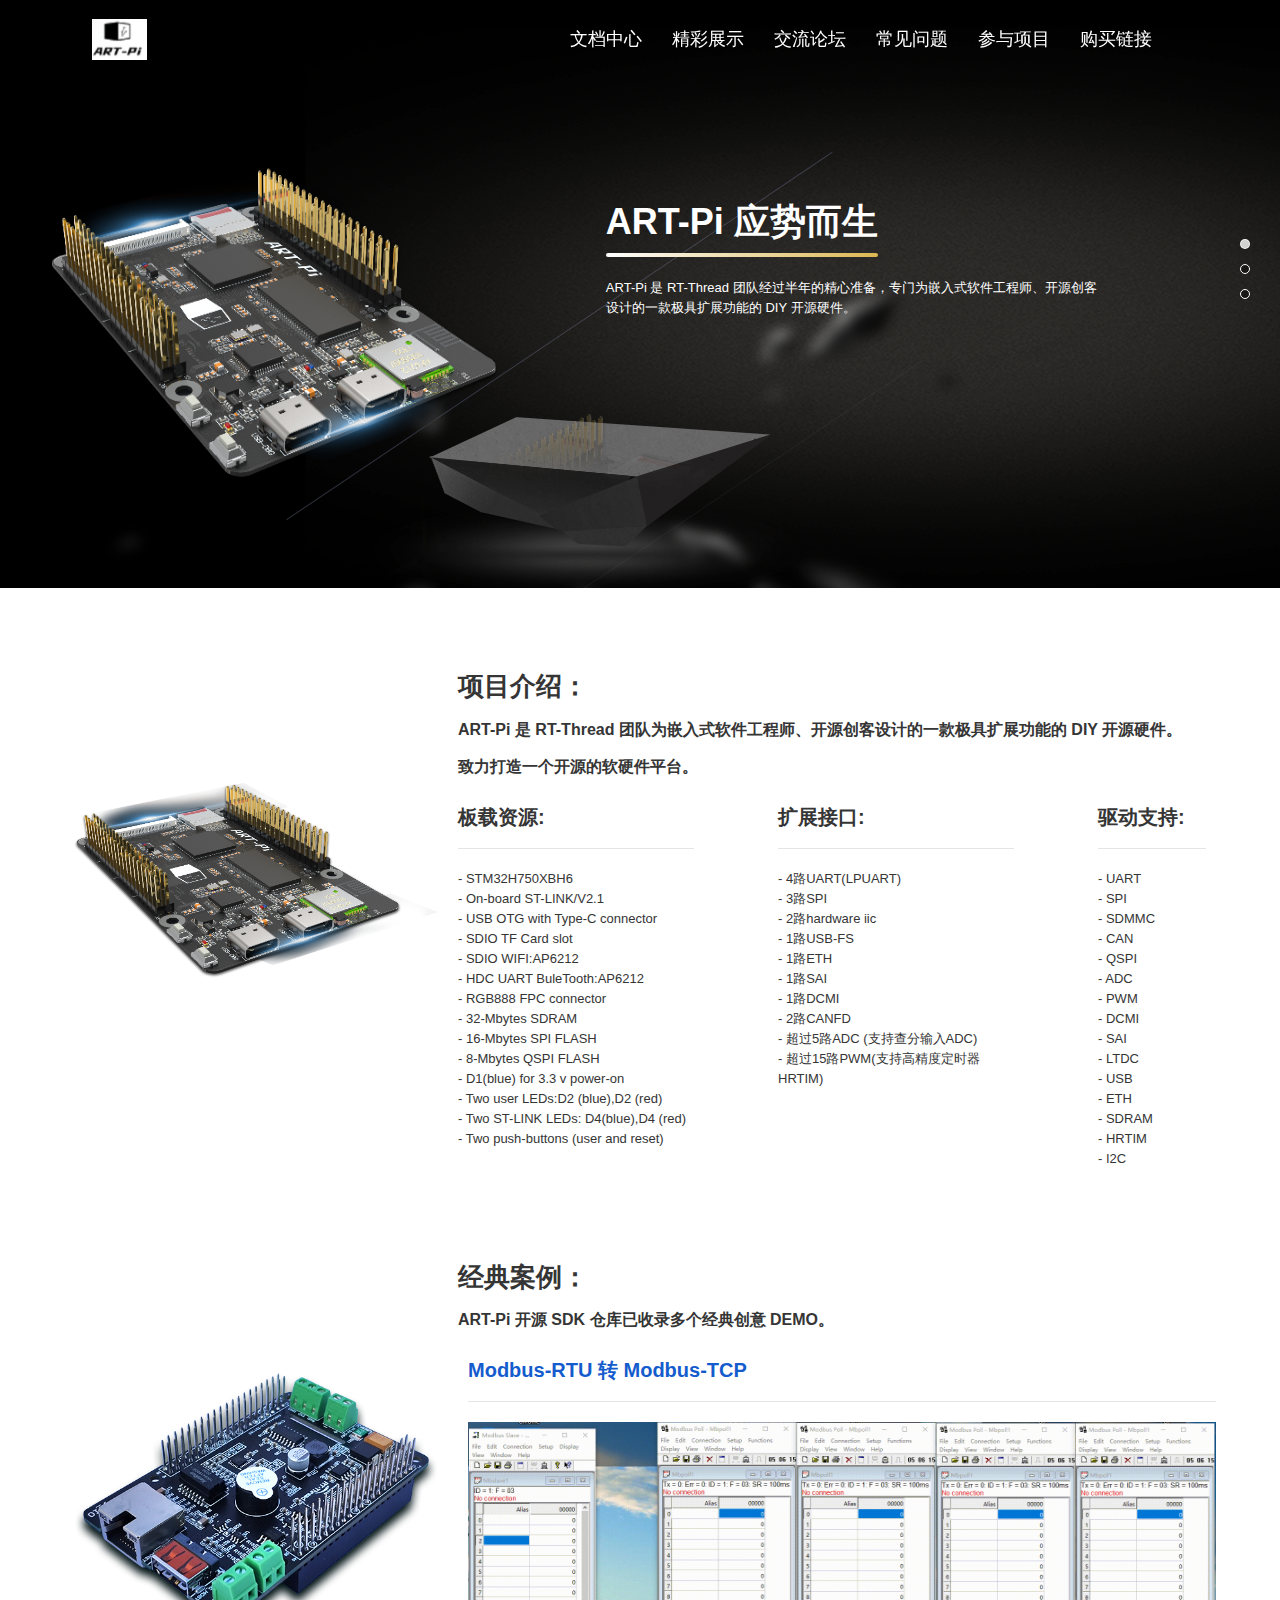
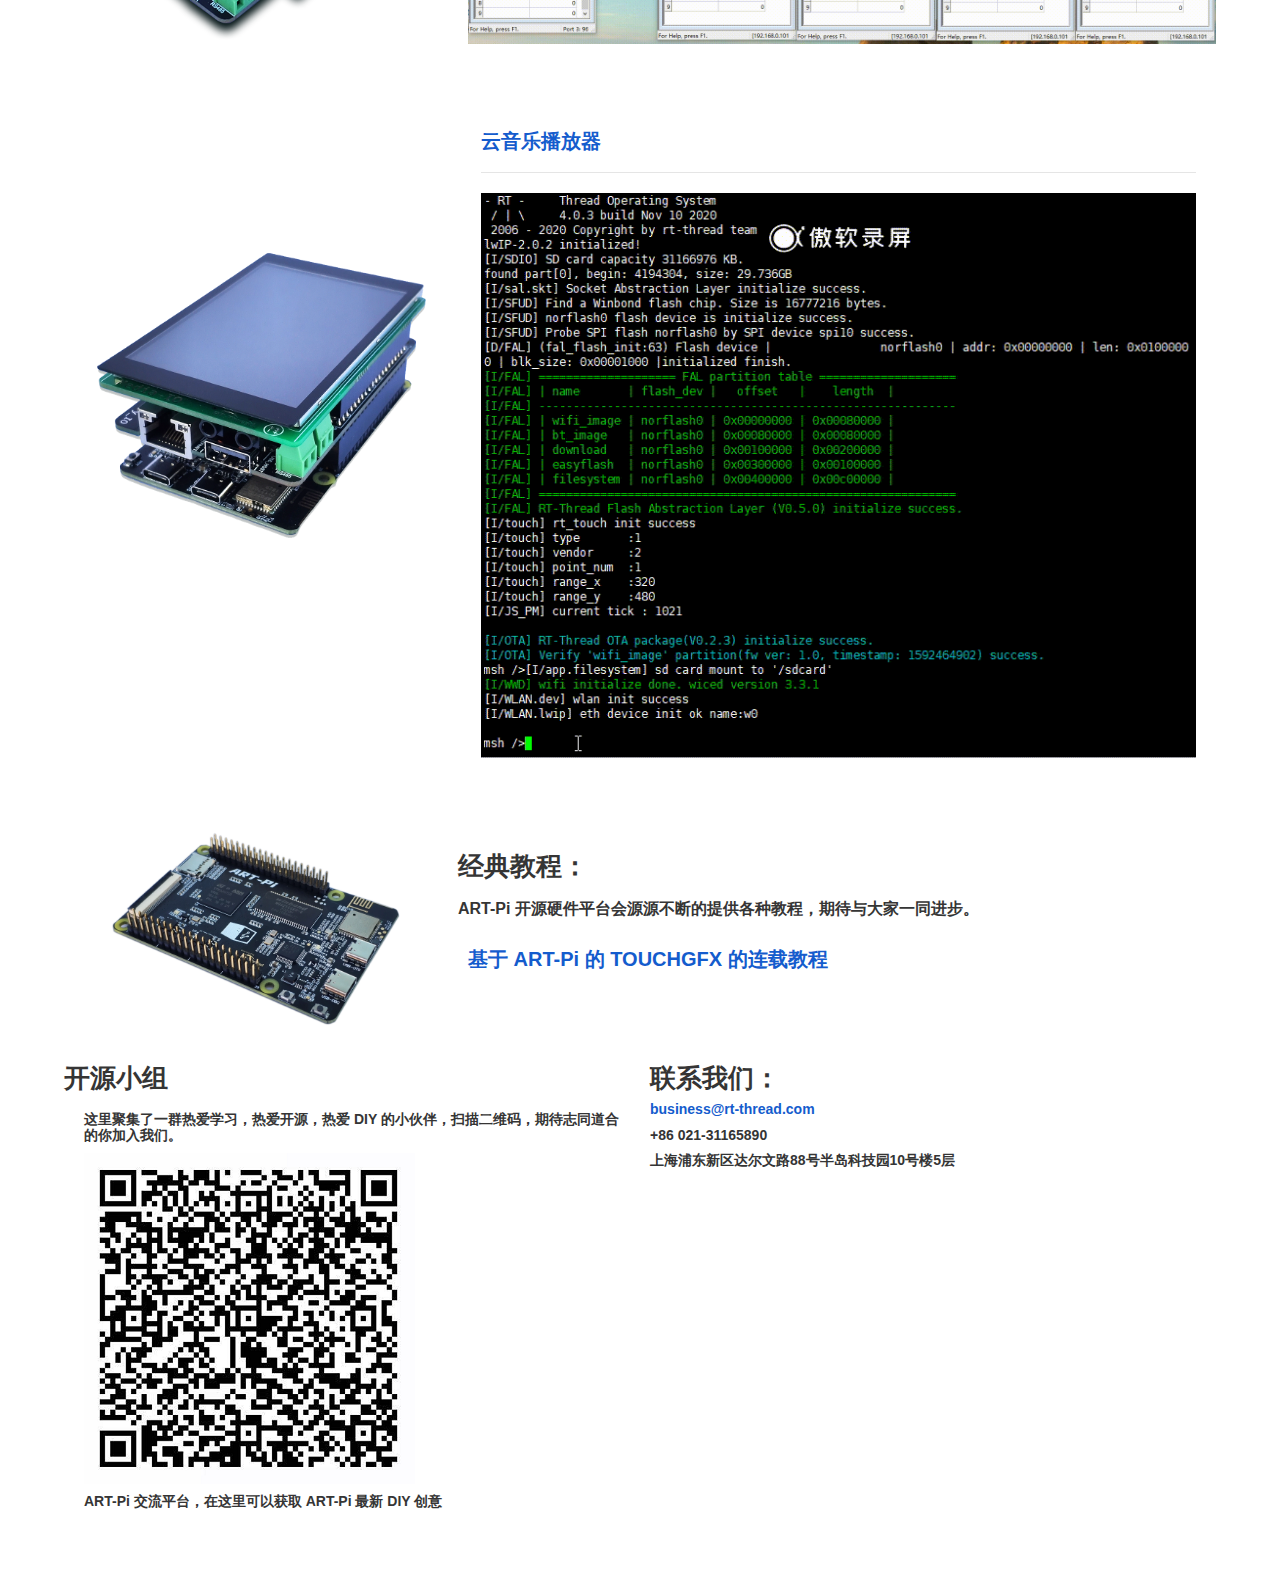
==== index.html @ 78d1188f "[调整]文档中心链接" ====
<!DOCTYPE html>
<html lang="en">

<head>
    <meta charset="UTF-8">
    <meta name="viewport" content="width=device-width, initial-scale=1.0">
    <meta http-equiv="X-UA-Compatible" content="ie=edge">
    <title>ART-Pi</title>
    <link rel="stylesheet" href="./css/animation.css">
    <link rel="stylesheet" href="./css/zui.min.css">
    <link rel="stylesheet" href="./css/banner.css">

    <style>
        .box {
            width: 60%;
            /* border: 1px solid red; */
            margin: 0 auto;
            overflow: hidden;
        }

        .box>p {
            font-size: 18px;
        }

        .box1 {
            width: 60%;
            border: 1px solid red;
            margin: 0 auto;
            overflow: hidden;
        }

        .float-left {
            float: left;
        }

        .float-left>ul>p {
            font-size: 30px;
            margin-left: 40px;
        }

        .float-left>ul>li {
            font-size: 17px;
            margin-left: 50px;
        }

        .float-right {
            float: right;
        }

        .float-right>ul>p {
            font-size: 30px;
            margin-right: 100px;
        }

        .float-right>ul>li {
            font-size: 17px;
            margin-right: 90px;
        }

        .float-top {
            float: top;
        }

        .item {
            float: left;
            height: 60px;
        }

        .item~p {
            line-height: 60px
        }

        .Tbox {
            /* width: 600px; */
            margin: 10px;
        }

        .Tbox>ul>li {
            float: left;
            list-style: none;
            margin: 0 auto;
            margin-left: 10px;
            line-height: 260px;
        }
    </style>
</head>

<body>

    <div class="top">
        <div class="row">
            <div class="logo ">
                <img src="./images/0-1.png" alt="">
            </div>
            <div class="topNav ">
                <nav class="navbar navbar-dark" role="navigation">
                    <div class="container-fluid">
                        <!-- 导航头部 -->
                        <div class="navbar-header">
                            <!-- 移动设备上的导航切换按钮 -->
                            <button type="button" class="navbar-toggle" data-toggle="collapse"
                                data-target=".navbar-collapse-example">
                                <span class="sr-only">切换导航</span>
                                <span class="icon-bar"></span>
                                <span class="icon-bar"></span>
                                <span class="icon-bar"></span>
                            </button>
                            <!-- 品牌名称或logo -->
                        </div>
                        <!-- 导航项目 -->
                        <div class="collapse navbar-collapse navbar-collapse-example">
                            <!-- 一般导航项目 -->
                            <ul class="nav navbar-nav">
                                <li class="active"><a
                                        href="./docs">文档中心</a>
                                <li><a href="your/nice/url">精彩展示</a></li>
                                </li>
                                <li><a href="https://club.rt-thread.org/ask/tag/1132.html">交流论坛</a></li>
                                <li><a
                                        href="https://github.com/RT-Thread-Studio/sdk-bsp-stm32h750-realthread-artpi/blob/master/documents/UM5005-RT-Thread%20ART-Pi%20%E5%B8%B8%E8%A7%81%E9%97%AE%E9%A2%98%E8%A7%A3%E7%AD%94.md">常见问题</a>
                                </li>
                                <li><a
                                        href="https://github.com/RT-Thread-Studio/sdk-bsp-stm32h750-realthread-artpi/blob/master/documents/UM5004-RT-Thread%20ART-Pi%20%E4%BB%A3%E7%A0%81%E8%B4%A1%E7%8C%AE%E6%89%8B%E5%86%8C.md">参与项目</a>
                                </li>
                                <li><a href="https://m.tb.cn/h.4ZFiklZ?sm=f83b6bX">购买链接</a></li>
                            </ul>
                        </div>
                        <!-- END .navbar-collapse -->

                    </div>
                </nav>
            </div>
        </div>
    </div>

    <!-- Banner  START -->
    <div class="talentBanner">
        <div class="wrapper">
            <div class="talentBanner-show">
                <ul class="slider">
                    <li class="slider-item  talentBanneritem1">
                        <div class="row item-row">
                            <div class="col-md-5 item-right  fadeInRight current">
                                <div class="item-img "> <img src="./images/pro1.png" alt=""></div>
                            </div>
                            <div class="col-md-7 item-left  fadeInDown animated" style="animation-delay:0.5s">
                                <div class="item-content">
                                    <h2 class="item-title">
                                        <span>ART-Pi 应势而生</span>
                                        <div class="item-line"></div>
                                    </h2>
                                    <p class="item-tip maxwidth-500">ART-Pi 是 RT-Thread
                                        团队经过半年的精心准备，专门为嵌入式软件工程师、开源创客设计的一款极具扩展功能的 DIY 开源硬件。</p>
                                </div>
                            </div>
                        </div>
                    </li>
                    <li class="slider-item  talentBanneritem2">
                        <div class="row item-row">
                            <div class="col-md-5 item-right  fadeInRight current">
                                <div class="item-img "> <img src="./images/pro2.png" alt=""></div>
                            </div>
                            <div class="col-md-7 item-left  fadeInDown animated" style="animation-delay:0.5s">
                                <div class="item-content">
                                    <h2 class="item-title">
                                        <span>ART-Pi 工业扩展板</span>
                                        <div class="item-line"></div>
                                    </h2>
                                    <p class="item-tip maxwidth-500">ART-Pi 工业扩展板支持工业控制领域常用的接口协议，助力工控领域的开发与应用。</p>
                                </div>
                            </div>
                        </div>
                    </li>
                    <li class="slider-item  talentBanneritem2">
                        <div class="row item-row">
                            <div class="col-md-5 item-right  fadeInRight current">
                                <div class="item-img "> <img src="./images/pro3.png" alt=""></div>
                            </div>
                            <div class="col-md-7 item-left  fadeInDown animated" style="animation-delay:0.5s">
                                <div class="item-content">
                                    <h2 class="item-title">
                                        <span>ART-Pi 多媒体扩展板</span>
                                        <div class="item-line"></div>
                                    </h2>
                                    <p class="item-tip maxwidth-500">ART-Pi 多媒体扩展板不仅能实现音乐播放，还可以玩转 AI 摄像头。</p>
                                </div>
                            </div>
                        </div>
                    </li>
                </ul>
                <div class="slider-btn">
                    <span class="current"></span>
                    <span></span>
                    <span></span>
                </div>
            </div>
        </div>
    </div>
    <!-- Banner  END -->

    <!-- 产品介绍 START -->
    <div class="container containermargin">
        <div class="row">
            <div class="col-md-4 productVMlddle">
                <div> <img src="./images/pro1.png " alt=" "></div>
            </div>
            <div class="col-md-8">
                <div>
                    <h1>项目介绍：</h1>
                    <h3> ART-Pi 是 RT-Thread 团队为嵌入式软件工程师、开源创客设计的一款极具扩展功能的 DIY 开源硬件。</h3>
                    <h3> 致力打造一个开源的软硬件平台。</h3>
                    <div class="row">
                        <ul class="col-md-4">
                            <h2>板载资源:</h2>
                            <hr>
                            <li>- STM32H750XBH6 </li>
                            <li>- On-board ST-LINK/V2.1</li>
                            <li>- USB OTG with Type-C connector</li>
                            <li>- SDIO TF Card slot </li>
                            <li>- SDIO WIFI:AP6212</li>
                            <li>- HDC UART BuleTooth:AP6212</li>
                            <li>- RGB888 FPC connector</li>
                            <li>- 32-Mbytes SDRAM</li>
                            <li>- 16-Mbytes SPI FLASH</li>
                            <li>- 8-Mbytes QSPI FLASH</li>
                            <li>- D1(blue) for 3.3 v power-on</li>
                            <li>- Two user LEDs:D2 (blue),D2 (red)</li>
                            <li>- Two ST-LINK LEDs: D4(blue),D4 (red)</li>
                            <li>- Two push-buttons (user and reset)</li>
                        </ul>
                        <ul class="col-md-1">
                        </ul>
                        <ul class="col-md-4">
                            <h2>扩展接口:</h2>
                            <hr>
                            <li>- 4路UART(LPUART)</li>
                            <li>- 3路SPI</li>
                            <li>- 2路hardware iic</li>
                            <li>- 1路USB-FS</li>
                            <li>- 1路ETH</li>
                            <li>- 1路SAI</li>
                            <li>- 1路DCMI</li>
                            <li>- 2路CANFD</li>
                            <li>- 超过5路ADC (支持查分输入ADC)</li>
                            <li>- 超过15路PWM(支持高精度定时器HRTIM)</li>
                        </ul>
                        <ul class="col-md-1">
                        </ul>
                        <ul class="col-md-2">
                            <h2>驱动支持:</h2>
                            <hr>
                            <li>- UART  </li>
                            <li>- SPI   </li>
                            <li>- SDMMC </li>
                            <li>- CAN   </li>
                            <li>- QSPI  </li>
                            <li>- ADC   </li>
                            <li>- PWM   </li>
                            <li>- DCMI</li>
                            <li>- SAI</li>
                            <li>- LTDC</li>
                            <li>- USB</li>
                            <li>- ETH</li>
                            <li>- SDRAM</li>
                            <li>- HRTIM</li>
                            <li>- I2C</li>
                        </ul>
                    </div>
                </div>
            </div>
        </div>
    </div>
    <!-- 产品介绍 END -->


    <!-- 经典案例 START -->
    <div>
        <div class="container containermargin">
            <div class="row">
                <div class="col-md-4 productVMlddle">
                    <div> <img src="./images/pro2.png " alt=" "></div>
                </div>
                <div class="col-md-8">
                    <div>
                        <h1>经典案例：</h1>
                        <h3> ART-Pi 开源 SDK 仓库已收录多个经典创意 DEMO。</h3>
                        <div class="row">
                            <ul class="col-md-15">
                                <h2>
                                    <li class="active"><a
                                            href="https://github.com/RT-Thread-Studio/sdk-bsp-stm32h750-realthread-artpi/tree/master/projects/industry_io_gateway">Modbus-RTU
                                            转 Modbus-TCP</a></li>
                                </h2>
                                <hr>
                                <li>
                                    <div> <img src="./images/modbustcp2rtu.gif" alt=" "></div>
                                </li>
                            </ul>
                            <ul class="col-md-0">
                            </ul>
                        </div>
                    </div>
                </div>
            </div>
            <div class="containermargin ">
            </div>   
            <div class="col-md-4 productVMlddle">
                <div> <img src="./images/pro3.png " alt=" "></div>
            </div>
            <div>
                <div class="col-md-8">
                <ul class="col-md-15">
                    <h2>
                        <li class="active"><a
                                href="https://github.com/RT-Thread-Studio/sdk-bsp-stm32h750-realthread-artpi/tree/master/projects/art_pi_net_player">云音乐播放器</a>
                        </li>
                    </h2>
                    <hr>
                    <li>
                        <div> <img src="./images/music.gif" alt=" "></div>
                    </li>
                </ul>
                <ul class="col-md-0">
                </ul>
            </div>
        </div>
        </div>
    </div>


    <div class="container containermargin">
        <div class="row">
            <div class="col-md-4 productVMlddle">
                <div style="margin-top:-170px;"> <img src="./images/2.jpg " alt=" "></div>
            </div> 
            <div class="col-md-8">
                <div>
                    <h1>经典教程：</h1>
                    <h3> ART-Pi 开源硬件平台会源源不断的提供各种教程，期待与大家一同进步。</h3>
                    <div class="row">
                        <ul class="col-md-15">
                            <h2 class="active"><a
                                href="https://blog.csdn.net/sinat_31039061/category_10389752.html">基于 ART-Pi 的 TOUCHGFX 的连载教程</a></h2>
                    </div>
                </div>
            </div>
        </div>
    </div>

    <!-- Interesting Group START -->
    <div >
        <div class="containermargin ">
            <div class="row">
                <ul class="col-md-6">
                    <div class="row">
                        <ul class="col-md-3">
                            <h1>开源小组</h1>
                            <!--h4>选择加入他们：</h4-->
                        </ul>
                    </div>
                    <div>
                        <ul>
                            <h4>这里聚集了一群热爱学习，热爱开源，热爱 DIY 的小伙伴，扫描二维码，期待志同道合的你加入我们。</h4>
                            <li>
                                <img src="./images/qq_group.png"  alt=" ">
                                <h4> ART-Pi 交流平台，在这里可以获取 ART-Pi 最新 DIY 创意</h4>
                            </li>   
                        </ul>
                    </div>
                </ul>
                <ul class="col-md-6">
                    <!--div class="containermargin"-->
                        <div>
                            <h1> 联系我们：</h1>
                        </div>
                        <div>
                            <div>
                                <h4><a href="mailto:name@email.com">business@rt-thread.com</a></h4>
                            </div>
                            <div>
                                <h4>+86 021-31165890</h4>
                            </div>
                            <div>
                                <h4>上海浦东新区达尔文路88号半岛科技园10号楼5层</h4>
                            </div>
                        </div>
                    <!--/div-->
                </ul>
            </div>
        </div>

    </div>
    <!-- Interesting Group END -->

    <script src="./js/jquery.js "></script>
    <script src="./js/zui.min.js "></script>
    <script src="./js/banner.js "></script>
</body>

</html>
---- css/animation.css ----
@charset "UTF-8";

/*!
 * animate.css -http://daneden.me/animate
 * Version - 3.7.0
 * Licensed under the MIT license - http://opensource.org/licenses/MIT
 *
 * Copyright (c) 2018 Daniel Eden
 */

@-webkit-keyframes bounce {
  from,
  20%,
  53%,
  80%,
  to {
    -webkit-animation-timing-function: cubic-bezier(0.215, 0.61, 0.355, 1);
    animation-timing-function: cubic-bezier(0.215, 0.61, 0.355, 1);
    -webkit-transform: translate3d(0, 0, 0);
    transform: translate3d(0, 0, 0);
  }

  40%,
  43% {
    -webkit-animation-timing-function: cubic-bezier(0.755, 0.05, 0.855, 0.06);
    animation-timing-function: cubic-bezier(0.755, 0.05, 0.855, 0.06);
    -webkit-transform: translate3d(0, -30px, 0);
    transform: translate3d(0, -30px, 0);
  }

  70% {
    -webkit-animation-timing-function: cubic-bezier(0.755, 0.05, 0.855, 0.06);
    animation-timing-function: cubic-bezier(0.755, 0.05, 0.855, 0.06);
    -webkit-transform: translate3d(0, -15px, 0);
    transform: translate3d(0, -15px, 0);
  }

  90% {
    -webkit-transform: translate3d(0, -4px, 0);
    transform: translate3d(0, -4px, 0);
  }
}

@keyframes bounce {
  from,
  20%,
  53%,
  80%,
  to {
    -webkit-animation-timing-function: cubic-bezier(0.215, 0.61, 0.355, 1);
    animation-timing-function: cubic-bezier(0.215, 0.61, 0.355, 1);
    -webkit-transform: translate3d(0, 0, 0);
    transform: translate3d(0, 0, 0);
  }

  40%,
  43% {
    -webkit-animation-timing-function: cubic-bezier(0.755, 0.05, 0.855, 0.06);
    animation-timing-function: cubic-bezier(0.755, 0.05, 0.855, 0.06);
    -webkit-transform: translate3d(0, -30px, 0);
    transform: translate3d(0, -30px, 0);
  }

  70% {
    -webkit-animation-timing-function: cubic-bezier(0.755, 0.05, 0.855, 0.06);
    animation-timing-function: cubic-bezier(0.755, 0.05, 0.855, 0.06);
    -webkit-transform: translate3d(0, -15px, 0);
    transform: translate3d(0, -15px, 0);
  }

  90% {
    -webkit-transform: translate3d(0, -4px, 0);
    transform: translate3d(0, -4px, 0);
  }
}

.bounce {
  -webkit-animation-name: bounce;
  animation-name: bounce;
  -webkit-transform-origin: center bottom;
  transform-origin: center bottom;
}

@-webkit-keyframes flash {
  from,
  50%,
  to {
    opacity: 1;
  }

  25%,
  75% {
    opacity: 0;
  }
}

@keyframes flash {
  from,
  50%,
  to {
    opacity: 1;
  }

  25%,
  75% {
    opacity: 0;
  }
}

.flash {
  -webkit-animation-name: flash;
  animation-name: flash;
}

/* originally authored by Nick Pettit - https://github.com/nickpettit/glide */

@-webkit-keyframes pulse {
  from {
    -webkit-transform: scale3d(1, 1, 1);
    transform: scale3d(1, 1, 1);
  }

  50% {
    -webkit-transform: scale3d(1.05, 1.05, 1.05);
    transform: scale3d(1.05, 1.05, 1.05);
  }

  to {
    -webkit-transform: scale3d(1, 1, 1);
    transform: scale3d(1, 1, 1);
  }
}

@keyframes pulse {
  from {
    -webkit-transform: scale3d(1, 1, 1);
    transform: scale3d(1, 1, 1);
  }

  50% {
    -webkit-transform: scale3d(1.05, 1.05, 1.05);
    transform: scale3d(1.05, 1.05, 1.05);
  }

  to {
    -webkit-transform: scale3d(1, 1, 1);
    transform: scale3d(1, 1, 1);
  }
}

.pulse {
  -webkit-animation-name: pulse;
  animation-name: pulse;
}

@-webkit-keyframes rubberBand {
  from {
    -webkit-transform: scale3d(1, 1, 1);
    transform: scale3d(1, 1, 1);
  }

  30% {
    -webkit-transform: scale3d(1.25, 0.75, 1);
    transform: scale3d(1.25, 0.75, 1);
  }

  40% {
    -webkit-transform: scale3d(0.75, 1.25, 1);
    transform: scale3d(0.75, 1.25, 1);
  }

  50% {
    -webkit-transform: scale3d(1.15, 0.85, 1);
    transform: scale3d(1.15, 0.85, 1);
  }

  65% {
    -webkit-transform: scale3d(0.95, 1.05, 1);
    transform: scale3d(0.95, 1.05, 1);
  }

  75% {
    -webkit-transform: scale3d(1.05, 0.95, 1);
    transform: scale3d(1.05, 0.95, 1);
  }

  to {
    -webkit-transform: scale3d(1, 1, 1);
    transform: scale3d(1, 1, 1);
  }
}

@keyframes rubberBand {
  from {
    -webkit-transform: scale3d(1, 1, 1);
    transform: scale3d(1, 1, 1);
  }

  30% {
    -webkit-transform: scale3d(1.25, 0.75, 1);
    transform: scale3d(1.25, 0.75, 1);
  }

  40% {
    -webkit-transform: scale3d(0.75, 1.25, 1);
    transform: scale3d(0.75, 1.25, 1);
  }

  50% {
    -webkit-transform: scale3d(1.15, 0.85, 1);
    transform: scale3d(1.15, 0.85, 1);
  }

  65% {
    -webkit-transform: scale3d(0.95, 1.05, 1);
    transform: scale3d(0.95, 1.05, 1);
  }

  75% {
    -webkit-transform: scale3d(1.05, 0.95, 1);
    transform: scale3d(1.05, 0.95, 1);
  }

  to {
    -webkit-transform: scale3d(1, 1, 1);
    transform: scale3d(1, 1, 1);
  }
}

.rubberBand {
  -webkit-animation-name: rubberBand;
  animation-name: rubberBand;
}

@-webkit-keyframes shake {
  from,
  to {
    -webkit-transform: translate3d(0, 0, 0);
    transform: translate3d(0, 0, 0);
  }

  10%,
  30%,
  50%,
  70%,
  90% {
    -webkit-transform: translate3d(-10px, 0, 0);
    transform: translate3d(-10px, 0, 0);
  }

  20%,
  40%,
  60%,
  80% {
    -webkit-transform: translate3d(10px, 0, 0);
    transform: translate3d(10px, 0, 0);
  }
}

@keyframes shake {
  from,
  to {
    -webkit-transform: translate3d(0, 0, 0);
    transform: translate3d(0, 0, 0);
  }

  10%,
  30%,
  50%,
  70%,
  90% {
    -webkit-transform: translate3d(-10px, 0, 0);
    transform: translate3d(-10px, 0, 0);
  }

  20%,
  40%,
  60%,
  80% {
    -webkit-transform: translate3d(10px, 0, 0);
    transform: translate3d(10px, 0, 0);
  }
}

.shake {
  -webkit-animation-name: shake;
  animation-name: shake;
}

@-webkit-keyframes headShake {
  0% {
    -webkit-transform: translateX(0);
    transform: translateX(0);
  }

  6.5% {
    -webkit-transform: translateX(-6px) rotateY(-9deg);
    transform: translateX(-6px) rotateY(-9deg);
  }

  18.5% {
    -webkit-transform: translateX(5px) rotateY(7deg);
    transform: translateX(5px) rotateY(7deg);
  }

  31.5% {
    -webkit-transform: translateX(-3px) rotateY(-5deg);
    transform: translateX(-3px) rotateY(-5deg);
  }

  43.5% {
    -webkit-transform: translateX(2px) rotateY(3deg);
    transform: translateX(2px) rotateY(3deg);
  }

  50% {
    -webkit-transform: translateX(0);
    transform: translateX(0);
  }
}

@keyframes headShake {
  0% {
    -webkit-transform: translateX(0);
    transform: translateX(0);
  }

  6.5% {
    -webkit-transform: translateX(-6px) rotateY(-9deg);
    transform: translateX(-6px) rotateY(-9deg);
  }

  18.5% {
    -webkit-transform: translateX(5px) rotateY(7deg);
    transform: translateX(5px) rotateY(7deg);
  }

  31.5% {
    -webkit-transform: translateX(-3px) rotateY(-5deg);
    transform: translateX(-3px) rotateY(-5deg);
  }

  43.5% {
    -webkit-transform: translateX(2px) rotateY(3deg);
    transform: translateX(2px) rotateY(3deg);
  }

  50% {
    -webkit-transform: translateX(0);
    transform: translateX(0);
  }
}

.headShake {
  -webkit-animation-timing-function: ease-in-out;
  animation-timing-function: ease-in-out;
  -webkit-animation-name: headShake;
  animation-name: headShake;
}

@-webkit-keyframes swing {
  20% {
    -webkit-transform: rotate3d(0, 0, 1, 15deg);
    transform: rotate3d(0, 0, 1, 15deg);
  }

  40% {
    -webkit-transform: rotate3d(0, 0, 1, -10deg);
    transform: rotate3d(0, 0, 1, -10deg);
  }

  60% {
    -webkit-transform: rotate3d(0, 0, 1, 5deg);
    transform: rotate3d(0, 0, 1, 5deg);
  }

  80% {
    -webkit-transform: rotate3d(0, 0, 1, -5deg);
    transform: rotate3d(0, 0, 1, -5deg);
  }

  to {
    -webkit-transform: rotate3d(0, 0, 1, 0deg);
    transform: rotate3d(0, 0, 1, 0deg);
  }
}

@keyframes swing {
  20% {
    -webkit-transform: rotate3d(0, 0, 1, 15deg);
    transform: rotate3d(0, 0, 1, 15deg);
  }

  40% {
    -webkit-transform: rotate3d(0, 0, 1, -10deg);
    transform: rotate3d(0, 0, 1, -10deg);
  }

  60% {
    -webkit-transform: rotate3d(0, 0, 1, 5deg);
    transform: rotate3d(0, 0, 1, 5deg);
  }

  80% {
    -webkit-transform: rotate3d(0, 0, 1, -5deg);
    transform: rotate3d(0, 0, 1, -5deg);
  }

  to {
    -webkit-transform: rotate3d(0, 0, 1, 0deg);
    transform: rotate3d(0, 0, 1, 0deg);
  }
}

.swing {
  -webkit-transform-origin: top center;
  transform-origin: top center;
  -webkit-animation-name: swing;
  animation-name: swing;
}

@-webkit-keyframes tada {
  from {
    -webkit-transform: scale3d(1, 1, 1);
    transform: scale3d(1, 1, 1);
  }

  10%,
  20% {
    -webkit-transform: scale3d(0.9, 0.9, 0.9) rotate3d(0, 0, 1, -3deg);
    transform: scale3d(0.9, 0.9, 0.9) rotate3d(0, 0, 1, -3deg);
  }

  30%,
  50%,
  70%,
  90% {
    -webkit-transform: scale3d(1.1, 1.1, 1.1) rotate3d(0, 0, 1, 3deg);
    transform: scale3d(1.1, 1.1, 1.1) rotate3d(0, 0, 1, 3deg);
  }

  40%,
  60%,
  80% {
    -webkit-transform: scale3d(1.1, 1.1, 1.1) rotate3d(0, 0, 1, -3deg);
    transform: scale3d(1.1, 1.1, 1.1) rotate3d(0, 0, 1, -3deg);
  }

  to {
    -webkit-transform: scale3d(1, 1, 1);
    transform: scale3d(1, 1, 1);
  }
}

@keyframes tada {
  from {
    -webkit-transform: scale3d(1, 1, 1);
    transform: scale3d(1, 1, 1);
  }

  10%,
  20% {
    -webkit-transform: scale3d(0.9, 0.9, 0.9) rotate3d(0, 0, 1, -3deg);
    transform: scale3d(0.9, 0.9, 0.9) rotate3d(0, 0, 1, -3deg);
  }

  30%,
  50%,
  70%,
  90% {
    -webkit-transform: scale3d(1.1, 1.1, 1.1) rotate3d(0, 0, 1, 3deg);
    transform: scale3d(1.1, 1.1, 1.1) rotate3d(0, 0, 1, 3deg);
  }

  40%,
  60%,
  80% {
    -webkit-transform: scale3d(1.1, 1.1, 1.1) rotate3d(0, 0, 1, -3deg);
    transform: scale3d(1.1, 1.1, 1.1) rotate3d(0, 0, 1, -3deg);
  }

  to {
    -webkit-transform: scale3d(1, 1, 1);
    transform: scale3d(1, 1, 1);
  }
}

.tada {
  -webkit-animation-name: tada;
  animation-name: tada;
}

/* originally authored by Nick Pettit - https://github.com/nickpettit/glide */

@-webkit-keyframes wobble {
  from {
    -webkit-transform: translate3d(0, 0, 0);
    transform: translate3d(0, 0, 0);
  }

  15% {
    -webkit-transform: translate3d(-25%, 0, 0) rotate3d(0, 0, 1, -5deg);
    transform: translate3d(-25%, 0, 0) rotate3d(0, 0, 1, -5deg);
  }

  30% {
    -webkit-transform: translate3d(20%, 0, 0) rotate3d(0, 0, 1, 3deg);
    transform: translate3d(20%, 0, 0) rotate3d(0, 0, 1, 3deg);
  }

  45% {
    -webkit-transform: translate3d(-15%, 0, 0) rotate3d(0, 0, 1, -3deg);
    transform: translate3d(-15%, 0, 0) rotate3d(0, 0, 1, -3deg);
  }

  60% {
    -webkit-transform: translate3d(10%, 0, 0) rotate3d(0, 0, 1, 2deg);
    transform: translate3d(10%, 0, 0) rotate3d(0, 0, 1, 2deg);
  }

  75% {
    -webkit-transform: translate3d(-5%, 0, 0) rotate3d(0, 0, 1, -1deg);
    transform: translate3d(-5%, 0, 0) rotate3d(0, 0, 1, -1deg);
  }

  to {
    -webkit-transform: translate3d(0, 0, 0);
    transform: translate3d(0, 0, 0);
  }
}

@keyframes wobble {
  from {
    -webkit-transform: translate3d(0, 0, 0);
    transform: translate3d(0, 0, 0);
  }

  15% {
    -webkit-transform: translate3d(-25%, 0, 0) rotate3d(0, 0, 1, -5deg);
    transform: translate3d(-25%, 0, 0) rotate3d(0, 0, 1, -5deg);
  }

  30% {
    -webkit-transform: translate3d(20%, 0, 0) rotate3d(0, 0, 1, 3deg);
    transform: translate3d(20%, 0, 0) rotate3d(0, 0, 1, 3deg);
  }

  45% {
    -webkit-transform: translate3d(-15%, 0, 0) rotate3d(0, 0, 1, -3deg);
    transform: translate3d(-15%, 0, 0) rotate3d(0, 0, 1, -3deg);
  }

  60% {
    -webkit-transform: translate3d(10%, 0, 0) rotate3d(0, 0, 1, 2deg);
    transform: translate3d(10%, 0, 0) rotate3d(0, 0, 1, 2deg);
  }

  75% {
    -webkit-transform: translate3d(-5%, 0, 0) rotate3d(0, 0, 1, -1deg);
    transform: translate3d(-5%, 0, 0) rotate3d(0, 0, 1, -1deg);
  }

  to {
    -webkit-transform: translate3d(0, 0, 0);
    transform: translate3d(0, 0, 0);
  }
}

.wobble {
  -webkit-animation-name: wobble;
  animation-name: wobble;
}

@-webkit-keyframes jello {
  from,
  11.1%,
  to {
    -webkit-transform: translate3d(0, 0, 0);
    transform: translate3d(0, 0, 0);
  }

  22.2% {
    -webkit-transform: skewX(-12.5deg) skewY(-12.5deg);
    transform: skewX(-12.5deg) skewY(-12.5deg);
  }

  33.3% {
    -webkit-transform: skewX(6.25deg) skewY(6.25deg);
    transform: skewX(6.25deg) skewY(6.25deg);
  }

  44.4% {
    -webkit-transform: skewX(-3.125deg) skewY(-3.125deg);
    transform: skewX(-3.125deg) skewY(-3.125deg);
  }

  55.5% {
    -webkit-transform: skewX(1.5625deg) skewY(1.5625deg);
    transform: skewX(1.5625deg) skewY(1.5625deg);
  }

  66.6% {
    -webkit-transform: skewX(-0.78125deg) skewY(-0.78125deg);
    transform: skewX(-0.78125deg) skewY(-0.78125deg);
  }

  77.7% {
    -webkit-transform: skewX(0.390625deg) skewY(0.390625deg);
    transform: skewX(0.390625deg) skewY(0.390625deg);
  }

  88.8% {
    -webkit-transform: skewX(-0.1953125deg) skewY(-0.1953125deg);
    transform: skewX(-0.1953125deg) skewY(-0.1953125deg);
  }
}

@keyframes jello {
  from,
  11.1%,
  to {
    -webkit-transform: translate3d(0, 0, 0);
    transform: translate3d(0, 0, 0);
  }

  22.2% {
    -webkit-transform: skewX(-12.5deg) skewY(-12.5deg);
    transform: skewX(-12.5deg) skewY(-12.5deg);
  }

  33.3% {
    -webkit-transform: skewX(6.25deg) skewY(6.25deg);
    transform: skewX(6.25deg) skewY(6.25deg);
  }

  44.4% {
    -webkit-transform: skewX(-3.125deg) skewY(-3.125deg);
    transform: skewX(-3.125deg) skewY(-3.125deg);
  }

  55.5% {
    -webkit-transform: skewX(1.5625deg) skewY(1.5625deg);
    transform: skewX(1.5625deg) skewY(1.5625deg);
  }

  66.6% {
    -webkit-transform: skewX(-0.78125deg) skewY(-0.78125deg);
    transform: skewX(-0.78125deg) skewY(-0.78125deg);
  }

  77.7% {
    -webkit-transform: skewX(0.390625deg) skewY(0.390625deg);
    transform: skewX(0.390625deg) skewY(0.390625deg);
  }

  88.8% {
    -webkit-transform: skewX(-0.1953125deg) skewY(-0.1953125deg);
    transform: skewX(-0.1953125deg) skewY(-0.1953125deg);
  }
}

.jello {
  -webkit-animation-name: jello;
  animation-name: jello;
  -webkit-transform-origin: center;
  transform-origin: center;
}

@-webkit-keyframes heartBeat {
  0% {
    -webkit-transform: scale(1);
    transform: scale(1);
  }

  14% {
    -webkit-transform: scale(1.3);
    transform: scale(1.3);
  }

  28% {
    -webkit-transform: scale(1);
    transform: scale(1);
  }

  42% {
    -webkit-transform: scale(1.3);
    transform: scale(1.3);
  }

  70% {
    -webkit-transform: scale(1);
    transform: scale(1);
  }
}

@keyframes heartBeat {
  0% {
    -webkit-transform: scale(1);
    transform: scale(1);
  }

  14% {
    -webkit-transform: scale(1.3);
    transform: scale(1.3);
  }

  28% {
    -webkit-transform: scale(1);
    transform: scale(1);
  }

  42% {
    -webkit-transform: scale(1.3);
    transform: scale(1.3);
  }

  70% {
    -webkit-transform: scale(1);
    transform: scale(1);
  }
}

.heartBeat {
  -webkit-animation-name: heartBeat;
  animation-name: heartBeat;
  -webkit-animation-duration: 1.3s;
  animation-duration: 1.3s;
  -webkit-animation-timing-function: ease-in-out;
  animation-timing-function: ease-in-out;
}

@-webkit-keyframes bounceIn {
  from,
  20%,
  40%,
  60%,
  80%,
  to {
    -webkit-animation-timing-function: cubic-bezier(0.215, 0.61, 0.355, 1);
    animation-timing-function: cubic-bezier(0.215, 0.61, 0.355, 1);
  }

  0% {
    opacity: 0;
    -webkit-transform: scale3d(0.3, 0.3, 0.3);
    transform: scale3d(0.3, 0.3, 0.3);
  }

  20% {
    -webkit-transform: scale3d(1.1, 1.1, 1.1);
    transform: scale3d(1.1, 1.1, 1.1);
  }

  40% {
    -webkit-transform: scale3d(0.9, 0.9, 0.9);
    transform: scale3d(0.9, 0.9, 0.9);
  }

  60% {
    opacity: 1;
    -webkit-transform: scale3d(1.03, 1.03, 1.03);
    transform: scale3d(1.03, 1.03, 1.03);
  }

  80% {
    -webkit-transform: scale3d(0.97, 0.97, 0.97);
    transform: scale3d(0.97, 0.97, 0.97);
  }

  to {
    opacity: 1;
    -webkit-transform: scale3d(1, 1, 1);
    transform: scale3d(1, 1, 1);
  }
}

@keyframes bounceIn {
  from,
  20%,
  40%,
  60%,
  80%,
  to {
    -webkit-animation-timing-function: cubic-bezier(0.215, 0.61, 0.355, 1);
    animation-timing-function: cubic-bezier(0.215, 0.61, 0.355, 1);
  }

  0% {
    opacity: 0;
    -webkit-transform: scale3d(0.3, 0.3, 0.3);
    transform: scale3d(0.3, 0.3, 0.3);
  }

  20% {
    -webkit-transform: scale3d(1.1, 1.1, 1.1);
    transform: scale3d(1.1, 1.1, 1.1);
  }

  40% {
    -webkit-transform: scale3d(0.9, 0.9, 0.9);
    transform: scale3d(0.9, 0.9, 0.9);
  }

  60% {
    opacity: 1;
    -webkit-transform: scale3d(1.03, 1.03, 1.03);
    transform: scale3d(1.03, 1.03, 1.03);
  }

  80% {
    -webkit-transform: scale3d(0.97, 0.97, 0.97);
    transform: scale3d(0.97, 0.97, 0.97);
  }

  to {
    opacity: 1;
    -webkit-transform: scale3d(1, 1, 1);
    transform: scale3d(1, 1, 1);
  }
}

.bounceIn {
  -webkit-animation-duration: 0.75s;
  animation-duration: 0.75s;
  -webkit-animation-name: bounceIn;
  animation-name: bounceIn;
}

@-webkit-keyframes bounceInDown {
  from,
  60%,
  75%,
  90%,
  to {
    -webkit-animation-timing-function: cubic-bezier(0.215, 0.61, 0.355, 1);
    animation-timing-function: cubic-bezier(0.215, 0.61, 0.355, 1);
  }

  0% {
    opacity: 0;
    -webkit-transform: translate3d(0, -3000px, 0);
    transform: translate3d(0, -3000px, 0);
  }

  60% {
    opacity: 1;
    -webkit-transform: translate3d(0, 25px, 0);
    transform: translate3d(0, 25px, 0);
  }

  75% {
    -webkit-transform: translate3d(0, -10px, 0);
    transform: translate3d(0, -10px, 0);
  }

  90% {
    -webkit-transform: translate3d(0, 5px, 0);
    transform: translate3d(0, 5px, 0);
  }

  to {
    -webkit-transform: translate3d(0, 0, 0);
    transform: translate3d(0, 0, 0);
  }
}

@keyframes bounceInDown {
  from,
  60%,
  75%,
  90%,
  to {
    -webkit-animation-timing-function: cubic-bezier(0.215, 0.61, 0.355, 1);
    animation-timing-function: cubic-bezier(0.215, 0.61, 0.355, 1);
  }

  0% {
    opacity: 0;
    -webkit-transform: translate3d(0, -3000px, 0);
    transform: translate3d(0, -3000px, 0);
  }

  60% {
    opacity: 1;
    -webkit-transform: translate3d(0, 25px, 0);
    transform: translate3d(0, 25px, 0);
  }

  75% {
    -webkit-transform: translate3d(0, -10px, 0);
    transform: translate3d(0, -10px, 0);
  }

  90% {
    -webkit-transform: translate3d(0, 5px, 0);
    transform: translate3d(0, 5px, 0);
  }

  to {
    -webkit-transform: translate3d(0, 0, 0);
    transform: translate3d(0, 0, 0);
  }
}

.bounceInDown {
  -webkit-animation-name: bounceInDown;
  animation-name: bounceInDown;
}

@-webkit-keyframes bounceInLeft {
  from,
  60%,
  75%,
  90%,
  to {
    -webkit-animation-timing-function: cubic-bezier(0.215, 0.61, 0.355, 1);
    animation-timing-function: cubic-bezier(0.215, 0.61, 0.355, 1);
  }

  0% {
    opacity: 0;
    -webkit-transform: translate3d(-3000px, 0, 0);
    transform: translate3d(-3000px, 0, 0);
  }

  60% {
    opacity: 1;
    -webkit-transform: translate3d(25px, 0, 0);
    transform: translate3d(25px, 0, 0);
  }

  75% {
    -webkit-transform: translate3d(-10px, 0, 0);
    transform: translate3d(-10px, 0, 0);
  }

  90% {
    -webkit-transform: translate3d(5px, 0, 0);
    transform: translate3d(5px, 0, 0);
  }

  to {
    -webkit-transform: translate3d(0, 0, 0);
    transform: translate3d(0, 0, 0);
  }
}

@keyframes bounceInLeft {
  from,
  60%,
  75%,
  90%,
  to {
    -webkit-animation-timing-function: cubic-bezier(0.215, 0.61, 0.355, 1);
    animation-timing-function: cubic-bezier(0.215, 0.61, 0.355, 1);
  }

  0% {
    opacity: 0;
    -webkit-transform: translate3d(-3000px, 0, 0);
    transform: translate3d(-3000px, 0, 0);
  }

  60% {
    opacity: 1;
    -webkit-transform: translate3d(25px, 0, 0);
    transform: translate3d(25px, 0, 0);
  }

  75% {
    -webkit-transform: translate3d(-10px, 0, 0);
    transform: translate3d(-10px, 0, 0);
  }

  90% {
    -webkit-transform: translate3d(5px, 0, 0);
    transform: translate3d(5px, 0, 0);
  }

  to {
    -webkit-transform: translate3d(0, 0, 0);
    transform: translate3d(0, 0, 0);
  }
}

.bounceInLeft {
  -webkit-animation-name: bounceInLeft;
  animation-name: bounceInLeft;
}

@-webkit-keyframes bounceInRight {
  from,
  60%,
  75%,
  90%,
  to {
    -webkit-animation-timing-function: cubic-bezier(0.215, 0.61, 0.355, 1);
    animation-timing-function: cubic-bezier(0.215, 0.61, 0.355, 1);
  }

  from {
    opacity: 0;
    -webkit-transform: translate3d(3000px, 0, 0);
    transform: translate3d(3000px, 0, 0);
  }

  60% {
    opacity: 1;
    -webkit-transform: translate3d(-25px, 0, 0);
    transform: translate3d(-25px, 0, 0);
  }

  75% {
    -webkit-transform: translate3d(10px, 0, 0);
    transform: translate3d(10px, 0, 0);
  }

  90% {
    -webkit-transform: translate3d(-5px, 0, 0);
    transform: translate3d(-5px, 0, 0);
  }

  to {
    -webkit-transform: translate3d(0, 0, 0);
    transform: translate3d(0, 0, 0);
  }
}

@keyframes bounceInRight {
  from,
  60%,
  75%,
  90%,
  to {
    -webkit-animation-timing-function: cubic-bezier(0.215, 0.61, 0.355, 1);
    animation-timing-function: cubic-bezier(0.215, 0.61, 0.355, 1);
  }

  from {
    opacity: 0;
    -webkit-transform: translate3d(3000px, 0, 0);
    transform: translate3d(3000px, 0, 0);
  }

  60% {
    opacity: 1;
    -webkit-transform: translate3d(-25px, 0, 0);
    transform: translate3d(-25px, 0, 0);
  }

  75% {
    -webkit-transform: translate3d(10px, 0, 0);
    transform: translate3d(10px, 0, 0);
  }

  90% {
    -webkit-transform: translate3d(-5px, 0, 0);
    transform: translate3d(-5px, 0, 0);
  }

  to {
    -webkit-transform: translate3d(0, 0, 0);
    transform: translate3d(0, 0, 0);
  }
}

.bounceInRight {
  -webkit-animation-name: bounceInRight;
  animation-name: bounceInRight;
}

@-webkit-keyframes bounceInUp {
  from,
  60%,
  75%,
  90%,
  to {
    -webkit-animation-timing-function: cubic-bezier(0.215, 0.61, 0.355, 1);
    animation-timing-function: cubic-bezier(0.215, 0.61, 0.355, 1);
  }

  from {
    opacity: 0;
    -webkit-transform: translate3d(0, 3000px, 0);
    transform: translate3d(0, 3000px, 0);
  }

  60% {
    opacity: 1;
    -webkit-transform: translate3d(0, -20px, 0);
    transform: translate3d(0, -20px, 0);
  }

  75% {
    -webkit-transform: translate3d(0, 10px, 0);
    transform: translate3d(0, 10px, 0);
  }

  90% {
    -webkit-transform: translate3d(0, -5px, 0);
    transform: translate3d(0, -5px, 0);
  }

  to {
    -webkit-transform: translate3d(0, 0, 0);
    transform: translate3d(0, 0, 0);
  }
}

@keyframes bounceInUp {
  from,
  60%,
  75%,
  90%,
  to {
    -webkit-animation-timing-function: cubic-bezier(0.215, 0.61, 0.355, 1);
    animation-timing-function: cubic-bezier(0.215, 0.61, 0.355, 1);
  }

  from {
    opacity: 0;
    -webkit-transform: translate3d(0, 3000px, 0);
    transform: translate3d(0, 3000px, 0);
  }

  60% {
    opacity: 1;
    -webkit-transform: translate3d(0, -20px, 0);
    transform: translate3d(0, -20px, 0);
  }

  75% {
    -webkit-transform: translate3d(0, 10px, 0);
    transform: translate3d(0, 10px, 0);
  }

  90% {
    -webkit-transform: translate3d(0, -5px, 0);
    transform: translate3d(0, -5px, 0);
  }

  to {
    -webkit-transform: translate3d(0, 0, 0);
    transform: translate3d(0, 0, 0);
  }
}

.bounceInUp {
  -webkit-animation-name: bounceInUp;
  animation-name: bounceInUp;
}

@-webkit-keyframes bounceOut {
  20% {
    -webkit-transform: scale3d(0.9, 0.9, 0.9);
    transform: scale3d(0.9, 0.9, 0.9);
  }

  50%,
  55% {
    opacity: 1;
    -webkit-transform: scale3d(1.1, 1.1, 1.1);
    transform: scale3d(1.1, 1.1, 1.1);
  }

  to {
    opacity: 0;
    -webkit-transform: scale3d(0.3, 0.3, 0.3);
    transform: scale3d(0.3, 0.3, 0.3);
  }
}

@keyframes bounceOut {
  20% {
    -webkit-transform: scale3d(0.9, 0.9, 0.9);
    transform: scale3d(0.9, 0.9, 0.9);
  }

  50%,
  55% {
    opacity: 1;
    -webkit-transform: scale3d(1.1, 1.1, 1.1);
    transform: scale3d(1.1, 1.1, 1.1);
  }

  to {
    opacity: 0;
    -webkit-transform: scale3d(0.3, 0.3, 0.3);
    transform: scale3d(0.3, 0.3, 0.3);
  }
}

.bounceOut {
  -webkit-animation-duration: 0.75s;
  animation-duration: 0.75s;
  -webkit-animation-name: bounceOut;
  animation-name: bounceOut;
}

@-webkit-keyframes bounceOutDown {
  20% {
    -webkit-transform: translate3d(0, 10px, 0);
    transform: translate3d(0, 10px, 0);
  }

  40%,
  45% {
    opacity: 1;
    -webkit-transform: translate3d(0, -20px, 0);
    transform: translate3d(0, -20px, 0);
  }

  to {
    opacity: 0;
    -webkit-transform: translate3d(0, 2000px, 0);
    transform: translate3d(0, 2000px, 0);
  }
}

@keyframes bounceOutDown {
  20% {
    -webkit-transform: translate3d(0, 10px, 0);
    transform: translate3d(0, 10px, 0);
  }

  40%,
  45% {
    opacity: 1;
    -webkit-transform: translate3d(0, -20px, 0);
    transform: translate3d(0, -20px, 0);
  }

  to {
    opacity: 0;
    -webkit-transform: translate3d(0, 2000px, 0);
    transform: translate3d(0, 2000px, 0);
  }
}

.bounceOutDown {
  -webkit-animation-name: bounceOutDown;
  animation-name: bounceOutDown;
}

@-webkit-keyframes bounceOutLeft {
  20% {
    opacity: 1;
    -webkit-transform: translate3d(20px, 0, 0);
    transform: translate3d(20px, 0, 0);
  }

  to {
    opacity: 0;
    -webkit-transform: translate3d(-2000px, 0, 0);
    transform: translate3d(-2000px, 0, 0);
  }
}

@keyframes bounceOutLeft {
  20% {
    opacity: 1;
    -webkit-transform: translate3d(20px, 0, 0);
    transform: translate3d(20px, 0, 0);
  }

  to {
    opacity: 0;
    -webkit-transform: translate3d(-2000px, 0, 0);
    transform: translate3d(-2000px, 0, 0);
  }
}

.bounceOutLeft {
  -webkit-animation-name: bounceOutLeft;
  animation-name: bounceOutLeft;
}

@-webkit-keyframes bounceOutRight {
  20% {
    opacity: 1;
    -webkit-transform: translate3d(-20px, 0, 0);
    transform: translate3d(-20px, 0, 0);
  }

  to {
    opacity: 0;
    -webkit-transform: translate3d(2000px, 0, 0);
    transform: translate3d(2000px, 0, 0);
  }
}

@keyframes bounceOutRight {
  20% {
    opacity: 1;
    -webkit-transform: translate3d(-20px, 0, 0);
    transform: translate3d(-20px, 0, 0);
  }

  to {
    opacity: 0;
    -webkit-transform: translate3d(2000px, 0, 0);
    transform: translate3d(2000px, 0, 0);
  }
}

.bounceOutRight {
  -webkit-animation-name: bounceOutRight;
  animation-name: bounceOutRight;
}

@-webkit-keyframes bounceOutUp {
  20% {
    -webkit-transform: translate3d(0, -10px, 0);
    transform: translate3d(0, -10px, 0);
  }

  40%,
  45% {
    opacity: 1;
    -webkit-transform: translate3d(0, 20px, 0);
    transform: translate3d(0, 20px, 0);
  }

  to {
    opacity: 0;
    -webkit-transform: translate3d(0, -2000px, 0);
    transform: translate3d(0, -2000px, 0);
  }
}

@keyframes bounceOutUp {
  20% {
    -webkit-transform: translate3d(0, -10px, 0);
    transform: translate3d(0, -10px, 0);
  }

  40%,
  45% {
    opacity: 1;
    -webkit-transform: translate3d(0, 20px, 0);
    transform: translate3d(0, 20px, 0);
  }

  to {
    opacity: 0;
    -webkit-transform: translate3d(0, -2000px, 0);
    transform: translate3d(0, -2000px, 0);
  }
}

.bounceOutUp {
  -webkit-animation-name: bounceOutUp;
  animation-name: bounceOutUp;
}

@-webkit-keyframes fadeIn {
  from {
    opacity: 0;
  }

  to {
    opacity: 1;
  }
}

@keyframes fadeIn {
  from {
    opacity: 0;
  }

  to {
    opacity: 1;
  }
}

.fadeIn {
  -webkit-animation-name: fadeIn;
  animation-name: fadeIn;
}

@-webkit-keyframes fadeInDown {
  from {
    opacity: 0;
    -webkit-transform: translate3d(0, -100%, 0);
    transform: translate3d(0, -100%, 0);
  }

  to {
    opacity: 1;
    -webkit-transform: translate3d(0, 0, 0);
    transform: translate3d(0, 0, 0);
  }
}

@keyframes fadeInDown {
  from {
    opacity: 0;
    -webkit-transform: translate3d(0, -100%, 0);
    transform: translate3d(0, -100%, 0);
  }

  to {
    opacity: 1;
    -webkit-transform: translate3d(0, 0, 0);
    transform: translate3d(0, 0, 0);
  }
}

.fadeInDown {
  -webkit-animation-name: fadeInDown;
  animation-name: fadeInDown;
}

@-webkit-keyframes fadeInDownBig {
  from {
    opacity: 0;
    -webkit-transform: translate3d(0, -2000px, 0);
    transform: translate3d(0, -2000px, 0);
  }

  to {
    opacity: 1;
    -webkit-transform: translate3d(0, 0, 0);
    transform: translate3d(0, 0, 0);
  }
}

@keyframes fadeInDownBig {
  from {
    opacity: 0;
    -webkit-transform: translate3d(0, -2000px, 0);
    transform: translate3d(0, -2000px, 0);
  }

  to {
    opacity: 1;
    -webkit-transform: translate3d(0, 0, 0);
    transform: translate3d(0, 0, 0);
  }
}

.fadeInDownBig {
  -webkit-animation-name: fadeInDownBig;
  animation-name: fadeInDownBig;
}

@-webkit-keyframes fadeInLeft {
  from {
    opacity: 0;
    -webkit-transform: translate3d(-100%, 0, 0);
    transform: translate3d(-100%, 0, 0);
  }

  to {
    opacity: 1;
    -webkit-transform: translate3d(0, 0, 0);
    transform: translate3d(0, 0, 0);
  }
}

@keyframes fadeInLeft {
  from {
    opacity: 0;
    -webkit-transform: translate3d(-100%, 0, 0);
    transform: translate3d(-100%, 0, 0);
  }

  to {
    opacity: 1;
    -webkit-transform: translate3d(0, 0, 0);
    transform: translate3d(0, 0, 0);
  }
}

.fadeInLeft {
  -webkit-animation-name: fadeInLeft;
  animation-name: fadeInLeft;
}

@-webkit-keyframes fadeInLeftBig {
  from {
    opacity: 0;
    -webkit-transform: translate3d(-2000px, 0, 0);
    transform: translate3d(-2000px, 0, 0);
  }

  to {
    opacity: 1;
    -webkit-transform: translate3d(0, 0, 0);
    transform: translate3d(0, 0, 0);
  }
}

@keyframes fadeInLeftBig {
  from {
    opacity: 0;
    -webkit-transform: translate3d(-2000px, 0, 0);
    transform: translate3d(-2000px, 0, 0);
  }

  to {
    opacity: 1;
    -webkit-transform: translate3d(0, 0, 0);
    transform: translate3d(0, 0, 0);
  }
}

.fadeInLeftBig {
  -webkit-animation-name: fadeInLeftBig;
  animation-name: fadeInLeftBig;
}

@-webkit-keyframes fadeInRight {
  from {
    opacity: 0;
    -webkit-transform: translate3d(100%, 0, 0);
    transform: translate3d(100%, 0, 0);
  }

  to {
    opacity: 1;
    -webkit-transform: translate3d(0, 0, 0);
    transform: translate3d(0, 0, 0);
  }
}

@keyframes fadeInRight {
  from {
    opacity: 0;
    -webkit-transform: translate3d(100%, 0, 0);
    transform: translate3d(100%, 0, 0);
  }

  to {
    opacity: 1;
    -webkit-transform: translate3d(0, 0, 0);
    transform: translate3d(0, 0, 0);
  }
}

.fadeInRight {
  -webkit-animation-name: fadeInRight;
  animation-name: fadeInRight;
}

@-webkit-keyframes fadeInRightBig {
  from {
    opacity: 0;
    -webkit-transform: translate3d(2000px, 0, 0);
    transform: translate3d(2000px, 0, 0);
  }

  to {
    opacity: 1;
    -webkit-transform: translate3d(0, 0, 0);
    transform: translate3d(0, 0, 0);
  }
}

@keyframes fadeInRightBig {
  from {
    opacity: 0;
    -webkit-transform: translate3d(2000px, 0, 0);
    transform: translate3d(2000px, 0, 0);
  }

  to {
    opacity: 1;
    -webkit-transform: translate3d(0, 0, 0);
    transform: translate3d(0, 0, 0);
  }
}

.fadeInRightBig {
  -webkit-animation-name: fadeInRightBig;
  animation-name: fadeInRightBig;
}

@-webkit-keyframes fadeInUp {
  from {
    opacity: 0;
    -webkit-transform: translate3d(0, 100%, 0);
    transform: translate3d(0, 100%, 0);
  }

  to {
    opacity: 1;
    -webkit-transform: translate3d(0, 0, 0);
    transform: translate3d(0, 0, 0);
  }
}

@keyframes fadeInUp {
  from {
    opacity: 0;
    -webkit-transform: translate3d(0, 100%, 0);
    transform: translate3d(0, 100%, 0);
  }

  to {
    opacity: 1;
    -webkit-transform: translate3d(0, 0, 0);
    transform: translate3d(0, 0, 0);
  }
}

.fadeInUp {
  -webkit-animation-name: fadeInUp;
  animation-name: fadeInUp;
}

@-webkit-keyframes fadeInUpBig {
  from {
    opacity: 0;
    -webkit-transform: translate3d(0, 2000px, 0);
    transform: translate3d(0, 2000px, 0);
  }

  to {
    opacity: 1;
    -webkit-transform: translate3d(0, 0, 0);
    transform: translate3d(0, 0, 0);
  }
}

@keyframes fadeInUpBig {
  from {
    opacity: 0;
    -webkit-transform: translate3d(0, 2000px, 0);
    transform: translate3d(0, 2000px, 0);
  }

  to {
    opacity: 1;
    -webkit-transform: translate3d(0, 0, 0);
    transform: translate3d(0, 0, 0);
  }
}

.fadeInUpBig {
  -webkit-animation-name: fadeInUpBig;
  animation-name: fadeInUpBig;
}

@-webkit-keyframes fadeOut {
  from {
    opacity: 1;
  }

  to {
    opacity: 0;
  }
}

@keyframes fadeOut {
  from {
    opacity: 1;
  }

  to {
    opacity: 0;
  }
}

.fadeOut {
  -webkit-animation-name: fadeOut;
  animation-name: fadeOut;
}

@-webkit-keyframes fadeOutDown {
  from {
    opacity: 1;
  }

  to {
    opacity: 0;
    -webkit-transform: translate3d(0, 100%, 0);
    transform: translate3d(0, 100%, 0);
  }
}

@keyframes fadeOutDown {
  from {
    opacity: 1;
  }

  to {
    opacity: 0;
    -webkit-transform: translate3d(0, 100%, 0);
    transform: translate3d(0, 100%, 0);
  }
}

.fadeOutDown {
  -webkit-animation-name: fadeOutDown;
  animation-name: fadeOutDown;
}

@-webkit-keyframes fadeOutDownBig {
  from {
    opacity: 1;
  }

  to {
    opacity: 0;
    -webkit-transform: translate3d(0, 2000px, 0);
    transform: translate3d(0, 2000px, 0);
  }
}

@keyframes fadeOutDownBig {
  from {
    opacity: 1;
  }

  to {
    opacity: 0;
    -webkit-transform: translate3d(0, 2000px, 0);
    transform: translate3d(0, 2000px, 0);
  }
}

.fadeOutDownBig {
  -webkit-animation-name: fadeOutDownBig;
  animation-name: fadeOutDownBig;
}

@-webkit-keyframes fadeOutLeft {
  from {
    opacity: 1;
  }

  to {
    opacity: 0;
    -webkit-transform: translate3d(-100%, 0, 0);
    transform: translate3d(-100%, 0, 0);
  }
}

@keyframes fadeOutLeft {
  from {
    opacity: 1;
  }

  to {
    opacity: 0;
    -webkit-transform: translate3d(-100%, 0, 0);
    transform: translate3d(-100%, 0, 0);
  }
}

.fadeOutLeft {
  -webkit-animation-name: fadeOutLeft;
  animation-name: fadeOutLeft;
}

@-webkit-keyframes fadeOutLeftBig {
  from {
    opacity: 1;
  }

  to {
    opacity: 0;
    -webkit-transform: translate3d(-2000px, 0, 0);
    transform: translate3d(-2000px, 0, 0);
  }
}

@keyframes fadeOutLeftBig {
  from {
    opacity: 1;
  }

  to {
    opacity: 0;
    -webkit-transform: translate3d(-2000px, 0, 0);
    transform: translate3d(-2000px, 0, 0);
  }
}

.fadeOutLeftBig {
  -webkit-animation-name: fadeOutLeftBig;
  animation-name: fadeOutLeftBig;
}

@-webkit-keyframes fadeOutRight {
  from {
    opacity: 1;
  }

  to {
    opacity: 0;
    -webkit-transform: translate3d(100%, 0, 0);
    transform: translate3d(100%, 0, 0);
  }
}

@keyframes fadeOutRight {
  from {
    opacity: 1;
  }

  to {
    opacity: 0;
    -webkit-transform: translate3d(100%, 0, 0);
    transform: translate3d(100%, 0, 0);
  }
}

.fadeOutRight {
  -webkit-animation-name: fadeOutRight;
  animation-name: fadeOutRight;
}

@-webkit-keyframes fadeOutRightBig {
  from {
    opacity: 1;
  }

  to {
    opacity: 0;
    -webkit-transform: translate3d(2000px, 0, 0);
    transform: translate3d(2000px, 0, 0);
  }
}

@keyframes fadeOutRightBig {
  from {
    opacity: 1;
  }

  to {
    opacity: 0;
    -webkit-transform: translate3d(2000px, 0, 0);
    transform: translate3d(2000px, 0, 0);
  }
}

.fadeOutRightBig {
  -webkit-animation-name: fadeOutRightBig;
  animation-name: fadeOutRightBig;
}

@-webkit-keyframes fadeOutUp {
  from {
    opacity: 1;
  }

  to {
    opacity: 0;
    -webkit-transform: translate3d(0, -100%, 0);
    transform: translate3d(0, -100%, 0);
  }
}

@keyframes fadeOutUp {
  from {
    opacity: 1;
  }

  to {
    opacity: 0;
    -webkit-transform: translate3d(0, -100%, 0);
    transform: translate3d(0, -100%, 0);
  }
}

.fadeOutUp {
  -webkit-animation-name: fadeOutUp;
  animation-name: fadeOutUp;
}

@-webkit-keyframes fadeOutUpBig {
  from {
    opacity: 1;
  }

  to {
    opacity: 0;
    -webkit-transform: translate3d(0, -2000px, 0);
    transform: translate3d(0, -2000px, 0);
  }
}

@keyframes fadeOutUpBig {
  from {
    opacity: 1;
  }

  to {
    opacity: 0;
    -webkit-transform: translate3d(0, -2000px, 0);
    transform: translate3d(0, -2000px, 0);
  }
}

.fadeOutUpBig {
  -webkit-animation-name: fadeOutUpBig;
  animation-name: fadeOutUpBig;
}

@-webkit-keyframes flip {
  from {
    -webkit-transform: perspective(400px) scale3d(1, 1, 1) translate3d(0, 0, 0)
      rotate3d(0, 1, 0, -360deg);
    transform: perspective(400px) scale3d(1, 1, 1) translate3d(0, 0, 0) rotate3d(0, 1, 0, -360deg);
    -webkit-animation-timing-function: ease-out;
    animation-timing-function: ease-out;
  }

  40% {
    -webkit-transform: perspective(400px) scale3d(1, 1, 1) translate3d(0, 0, 150px)
      rotate3d(0, 1, 0, -190deg);
    transform: perspective(400px) scale3d(1, 1, 1) translate3d(0, 0, 150px)
      rotate3d(0, 1, 0, -190deg);
    -webkit-animation-timing-function: ease-out;
    animation-timing-function: ease-out;
  }

  50% {
    -webkit-transform: perspective(400px) scale3d(1, 1, 1) translate3d(0, 0, 150px)
      rotate3d(0, 1, 0, -170deg);
    transform: perspective(400px) scale3d(1, 1, 1) translate3d(0, 0, 150px)
      rotate3d(0, 1, 0, -170deg);
    -webkit-animation-timing-function: ease-in;
    animation-timing-function: ease-in;
  }

  80% {
    -webkit-transform: perspective(400px) scale3d(0.95, 0.95, 0.95) translate3d(0, 0, 0)
      rotate3d(0, 1, 0, 0deg);
    transform: perspective(400px) scale3d(0.95, 0.95, 0.95) translate3d(0, 0, 0)
      rotate3d(0, 1, 0, 0deg);
    -webkit-animation-timing-function: ease-in;
    animation-timing-function: ease-in;
  }

  to {
    -webkit-transform: perspective(400px) scale3d(1, 1, 1) translate3d(0, 0, 0)
      rotate3d(0, 1, 0, 0deg);
    transform: perspective(400px) scale3d(1, 1, 1) translate3d(0, 0, 0) rotate3d(0, 1, 0, 0deg);
    -webkit-animation-timing-function: ease-in;
    animation-timing-function: ease-in;
  }
}

@keyframes flip {
  from {
    -webkit-transform: perspective(400px) scale3d(1, 1, 1) translate3d(0, 0, 0)
      rotate3d(0, 1, 0, -360deg);
    transform: perspective(400px) scale3d(1, 1, 1) translate3d(0, 0, 0) rotate3d(0, 1, 0, -360deg);
    -webkit-animation-timing-function: ease-out;
    animation-timing-function: ease-out;
  }

  40% {
    -webkit-transform: perspective(400px) scale3d(1, 1, 1) translate3d(0, 0, 150px)
      rotate3d(0, 1, 0, -190deg);
    transform: perspective(400px) scale3d(1, 1, 1) translate3d(0, 0, 150px)
      rotate3d(0, 1, 0, -190deg);
    -webkit-animation-timing-function: ease-out;
    animation-timing-function: ease-out;
  }

  50% {
    -webkit-transform: perspective(400px) scale3d(1, 1, 1) translate3d(0, 0, 150px)
      rotate3d(0, 1, 0, -170deg);
    transform: perspective(400px) scale3d(1, 1, 1) translate3d(0, 0, 150px)
      rotate3d(0, 1, 0, -170deg);
    -webkit-animation-timing-function: ease-in;
    animation-timing-function: ease-in;
  }

  80% {
    -webkit-transform: perspective(400px) scale3d(0.95, 0.95, 0.95) translate3d(0, 0, 0)
      rotate3d(0, 1, 0, 0deg);
    transform: perspective(400px) scale3d(0.95, 0.95, 0.95) translate3d(0, 0, 0)
      rotate3d(0, 1, 0, 0deg);
    -webkit-animation-timing-function: ease-in;
    animation-timing-function: ease-in;
  }

  to {
    -webkit-transform: perspective(400px) scale3d(1, 1, 1) translate3d(0, 0, 0)
      rotate3d(0, 1, 0, 0deg);
    transform: perspective(400px) scale3d(1, 1, 1) translate3d(0, 0, 0) rotate3d(0, 1, 0, 0deg);
    -webkit-animation-timing-function: ease-in;
    animation-timing-function: ease-in;
  }
}

.animated.flip {
  -webkit-backface-visibility: visible;
  backface-visibility: visible;
  -webkit-animation-name: flip;
  animation-name: flip;
}

@-webkit-keyframes flipInX {
  from {
    -webkit-transform: perspective(400px) rotate3d(1, 0, 0, 90deg);
    transform: perspective(400px) rotate3d(1, 0, 0, 90deg);
    -webkit-animation-timing-function: ease-in;
    animation-timing-function: ease-in;
    opacity: 0;
  }

  40% {
    -webkit-transform: perspective(400px) rotate3d(1, 0, 0, -20deg);
    transform: perspective(400px) rotate3d(1, 0, 0, -20deg);
    -webkit-animation-timing-function: ease-in;
    animation-timing-function: ease-in;
  }

  60% {
    -webkit-transform: perspective(400px) rotate3d(1, 0, 0, 10deg);
    transform: perspective(400px) rotate3d(1, 0, 0, 10deg);
    opacity: 1;
  }

  80% {
    -webkit-transform: perspective(400px) rotate3d(1, 0, 0, -5deg);
    transform: perspective(400px) rotate3d(1, 0, 0, -5deg);
  }

  to {
    -webkit-transform: perspective(400px);
    transform: perspective(400px);
  }
}

@keyframes flipInX {
  from {
    -webkit-transform: perspective(400px) rotate3d(1, 0, 0, 90deg);
    transform: perspective(400px) rotate3d(1, 0, 0, 90deg);
    -webkit-animation-timing-function: ease-in;
    animation-timing-function: ease-in;
    opacity: 0;
  }

  40% {
    -webkit-transform: perspective(400px) rotate3d(1, 0, 0, -20deg);
    transform: perspective(400px) rotate3d(1, 0, 0, -20deg);
    -webkit-animation-timing-function: ease-in;
    animation-timing-function: ease-in;
  }

  60% {
    -webkit-transform: perspective(400px) rotate3d(1, 0, 0, 10deg);
    transform: perspective(400px) rotate3d(1, 0, 0, 10deg);
    opacity: 1;
  }

  80% {
    -webkit-transform: perspective(400px) rotate3d(1, 0, 0, -5deg);
    transform: perspective(400px) rotate3d(1, 0, 0, -5deg);
  }

  to {
    -webkit-transform: perspective(400px);
    transform: perspective(400px);
  }
}

.flipInX {
  -webkit-backface-visibility: visible !important;
  backface-visibility: visible !important;
  -webkit-animation-name: flipInX;
  animation-name: flipInX;
}

@-webkit-keyframes flipInY {
  from {
    -webkit-transform: perspective(400px) rotate3d(0, 1, 0, 90deg);
    transform: perspective(400px) rotate3d(0, 1, 0, 90deg);
    -webkit-animation-timing-function: ease-in;
    animation-timing-function: ease-in;
    opacity: 0;
  }

  40% {
    -webkit-transform: perspective(400px) rotate3d(0, 1, 0, -20deg);
    transform: perspective(400px) rotate3d(0, 1, 0, -20deg);
    -webkit-animation-timing-function: ease-in;
    animation-timing-function: ease-in;
  }

  60% {
    -webkit-transform: perspective(400px) rotate3d(0, 1, 0, 10deg);
    transform: perspective(400px) rotate3d(0, 1, 0, 10deg);
    opacity: 1;
  }

  80% {
    -webkit-transform: perspective(400px) rotate3d(0, 1, 0, -5deg);
    transform: perspective(400px) rotate3d(0, 1, 0, -5deg);
  }

  to {
    -webkit-transform: perspective(400px);
    transform: perspective(400px);
  }
}

@keyframes flipInY {
  from {
    -webkit-transform: perspective(400px) rotate3d(0, 1, 0, 90deg);
    transform: perspective(400px) rotate3d(0, 1, 0, 90deg);
    -webkit-animation-timing-function: ease-in;
    animation-timing-function: ease-in;
    opacity: 0;
  }

  40% {
    -webkit-transform: perspective(400px) rotate3d(0, 1, 0, -20deg);
    transform: perspective(400px) rotate3d(0, 1, 0, -20deg);
    -webkit-animation-timing-function: ease-in;
    animation-timing-function: ease-in;
  }

  60% {
    -webkit-transform: perspective(400px) rotate3d(0, 1, 0, 10deg);
    transform: perspective(400px) rotate3d(0, 1, 0, 10deg);
    opacity: 1;
  }

  80% {
    -webkit-transform: perspective(400px) rotate3d(0, 1, 0, -5deg);
    transform: perspective(400px) rotate3d(0, 1, 0, -5deg);
  }

  to {
    -webkit-transform: perspective(400px);
    transform: perspective(400px);
  }
}

.flipInY {
  -webkit-backface-visibility: visible !important;
  backface-visibility: visible !important;
  -webkit-animation-name: flipInY;
  animation-name: flipInY;
}

@-webkit-keyframes flipOutX {
  from {
    -webkit-transform: perspective(400px);
    transform: perspective(400px);
  }

  30% {
    -webkit-transform: perspective(400px) rotate3d(1, 0, 0, -20deg);
    transform: perspective(400px) rotate3d(1, 0, 0, -20deg);
    opacity: 1;
  }

  to {
    -webkit-transform: perspective(400px) rotate3d(1, 0, 0, 90deg);
    transform: perspective(400px) rotate3d(1, 0, 0, 90deg);
    opacity: 0;
  }
}

@keyframes flipOutX {
  from {
    -webkit-transform: perspective(400px);
    transform: perspective(400px);
  }

  30% {
    -webkit-transform: perspective(400px) rotate3d(1, 0, 0, -20deg);
    transform: perspective(400px) rotate3d(1, 0, 0, -20deg);
    opacity: 1;
  }

  to {
    -webkit-transform: perspective(400px) rotate3d(1, 0, 0, 90deg);
    transform: perspective(400px) rotate3d(1, 0, 0, 90deg);
    opacity: 0;
  }
}

.flipOutX {
  -webkit-animation-duration: 0.75s;
  animation-duration: 0.75s;
  -webkit-animation-name: flipOutX;
  animation-name: flipOutX;
  -webkit-backface-visibility: visible !important;
  backface-visibility: visible !important;
}

@-webkit-keyframes flipOutY {
  from {
    -webkit-transform: perspective(400px);
    transform: perspective(400px);
  }

  30% {
    -webkit-transform: perspective(400px) rotate3d(0, 1, 0, -15deg);
    transform: perspective(400px) rotate3d(0, 1, 0, -15deg);
    opacity: 1;
  }

  to {
    -webkit-transform: perspective(400px) rotate3d(0, 1, 0, 90deg);
    transform: perspective(400px) rotate3d(0, 1, 0, 90deg);
    opacity: 0;
  }
}

@keyframes flipOutY {
  from {
    -webkit-transform: perspective(400px);
    transform: perspective(400px);
  }

  30% {
    -webkit-transform: perspective(400px) rotate3d(0, 1, 0, -15deg);
    transform: perspective(400px) rotate3d(0, 1, 0, -15deg);
    opacity: 1;
  }

  to {
    -webkit-transform: perspective(400px) rotate3d(0, 1, 0, 90deg);
    transform: perspective(400px) rotate3d(0, 1, 0, 90deg);
    opacity: 0;
  }
}

.flipOutY {
  -webkit-animation-duration: 0.75s;
  animation-duration: 0.75s;
  -webkit-backface-visibility: visible !important;
  backface-visibility: visible !important;
  -webkit-animation-name: flipOutY;
  animation-name: flipOutY;
}

@-webkit-keyframes lightSpeedIn {
  from {
    -webkit-transform: translate3d(100%, 0, 0) skewX(-30deg);
    transform: translate3d(100%, 0, 0) skewX(-30deg);
    opacity: 0;
  }

  60% {
    -webkit-transform: skewX(20deg);
    transform: skewX(20deg);
    opacity: 1;
  }

  80% {
    -webkit-transform: skewX(-5deg);
    transform: skewX(-5deg);
  }

  to {
    -webkit-transform: translate3d(0, 0, 0);
    transform: translate3d(0, 0, 0);
  }
}

@keyframes lightSpeedIn {
  from {
    -webkit-transform: translate3d(100%, 0, 0) skewX(-30deg);
    transform: translate3d(100%, 0, 0) skewX(-30deg);
    opacity: 0;
  }

  60% {
    -webkit-transform: skewX(20deg);
    transform: skewX(20deg);
    opacity: 1;
  }

  80% {
    -webkit-transform: skewX(-5deg);
    transform: skewX(-5deg);
  }

  to {
    -webkit-transform: translate3d(0, 0, 0);
    transform: translate3d(0, 0, 0);
  }
}

.lightSpeedIn {
  -webkit-animation-name: lightSpeedIn;
  animation-name: lightSpeedIn;
  -webkit-animation-timing-function: ease-out;
  animation-timing-function: ease-out;
}

@-webkit-keyframes lightSpeedOut {
  from {
    opacity: 1;
  }

  to {
    -webkit-transform: translate3d(100%, 0, 0) skewX(30deg);
    transform: translate3d(100%, 0, 0) skewX(30deg);
    opacity: 0;
  }
}

@keyframes lightSpeedOut {
  from {
    opacity: 1;
  }

  to {
    -webkit-transform: translate3d(100%, 0, 0) skewX(30deg);
    transform: translate3d(100%, 0, 0) skewX(30deg);
    opacity: 0;
  }
}

.lightSpeedOut {
  -webkit-animation-name: lightSpeedOut;
  animation-name: lightSpeedOut;
  -webkit-animation-timing-function: ease-in;
  animation-timing-function: ease-in;
}

@-webkit-keyframes rotateIn {
  from {
    -webkit-transform-origin: center;
    transform-origin: center;
    -webkit-transform: rotate3d(0, 0, 1, -200deg);
    transform: rotate3d(0, 0, 1, -200deg);
    opacity: 0;
  }

  to {
    -webkit-transform-origin: center;
    transform-origin: center;
    -webkit-transform: translate3d(0, 0, 0);
    transform: translate3d(0, 0, 0);
    opacity: 1;
  }
}

@keyframes rotateIn {
  from {
    -webkit-transform-origin: center;
    transform-origin: center;
    -webkit-transform: rotate3d(0, 0, 1, -200deg);
    transform: rotate3d(0, 0, 1, -200deg);
    opacity: 0;
  }

  to {
    -webkit-transform-origin: center;
    transform-origin: center;
    -webkit-transform: translate3d(0, 0, 0);
    transform: translate3d(0, 0, 0);
    opacity: 1;
  }
}

.rotateIn {
  -webkit-animation-name: rotateIn;
  animation-name: rotateIn;
}

@-webkit-keyframes rotateInDownLeft {
  from {
    -webkit-transform-origin: left bottom;
    transform-origin: left bottom;
    -webkit-transform: rotate3d(0, 0, 1, -45deg);
    transform: rotate3d(0, 0, 1, -45deg);
    opacity: 0;
  }

  to {
    -webkit-transform-origin: left bottom;
    transform-origin: left bottom;
    -webkit-transform: translate3d(0, 0, 0);
    transform: translate3d(0, 0, 0);
    opacity: 1;
  }
}

@keyframes rotateInDownLeft {
  from {
    -webkit-transform-origin: left bottom;
    transform-origin: left bottom;
    -webkit-transform: rotate3d(0, 0, 1, -45deg);
    transform: rotate3d(0, 0, 1, -45deg);
    opacity: 0;
  }

  to {
    -webkit-transform-origin: left bottom;
    transform-origin: left bottom;
    -webkit-transform: translate3d(0, 0, 0);
    transform: translate3d(0, 0, 0);
    opacity: 1;
  }
}

.rotateInDownLeft {
  -webkit-animation-name: rotateInDownLeft;
  animation-name: rotateInDownLeft;
}

@-webkit-keyframes rotateInDownRight {
  from {
    -webkit-transform-origin: right bottom;
    transform-origin: right bottom;
    -webkit-transform: rotate3d(0, 0, 1, 45deg);
    transform: rotate3d(0, 0, 1, 45deg);
    opacity: 0;
  }

  to {
    -webkit-transform-origin: right bottom;
    transform-origin: right bottom;
    -webkit-transform: translate3d(0, 0, 0);
    transform: translate3d(0, 0, 0);
    opacity: 1;
  }
}

@keyframes rotateInDownRight {
  from {
    -webkit-transform-origin: right bottom;
    transform-origin: right bottom;
    -webkit-transform: rotate3d(0, 0, 1, 45deg);
    transform: rotate3d(0, 0, 1, 45deg);
    opacity: 0;
  }

  to {
    -webkit-transform-origin: right bottom;
    transform-origin: right bottom;
    -webkit-transform: translate3d(0, 0, 0);
    transform: translate3d(0, 0, 0);
    opacity: 1;
  }
}

.rotateInDownRight {
  -webkit-animation-name: rotateInDownRight;
  animation-name: rotateInDownRight;
}

@-webkit-keyframes rotateInUpLeft {
  from {
    -webkit-transform-origin: left bottom;
    transform-origin: left bottom;
    -webkit-transform: rotate3d(0, 0, 1, 45deg);
    transform: rotate3d(0, 0, 1, 45deg);
    opacity: 0;
  }

  to {
    -webkit-transform-origin: left bottom;
    transform-origin: left bottom;
    -webkit-transform: translate3d(0, 0, 0);
    transform: translate3d(0, 0, 0);
    opacity: 1;
  }
}

@keyframes rotateInUpLeft {
  from {
    -webkit-transform-origin: left bottom;
    transform-origin: left bottom;
    -webkit-transform: rotate3d(0, 0, 1, 45deg);
    transform: rotate3d(0, 0, 1, 45deg);
    opacity: 0;
  }

  to {
    -webkit-transform-origin: left bottom;
    transform-origin: left bottom;
    -webkit-transform: translate3d(0, 0, 0);
    transform: translate3d(0, 0, 0);
    opacity: 1;
  }
}

.rotateInUpLeft {
  -webkit-animation-name: rotateInUpLeft;
  animation-name: rotateInUpLeft;
}

@-webkit-keyframes rotateInUpRight {
  from {
    -webkit-transform-origin: right bottom;
    transform-origin: right bottom;
    -webkit-transform: rotate3d(0, 0, 1, -90deg);
    transform: rotate3d(0, 0, 1, -90deg);
    opacity: 0;
  }

  to {
    -webkit-transform-origin: right bottom;
    transform-origin: right bottom;
    -webkit-transform: translate3d(0, 0, 0);
    transform: translate3d(0, 0, 0);
    opacity: 1;
  }
}

@keyframes rotateInUpRight {
  from {
    -webkit-transform-origin: right bottom;
    transform-origin: right bottom;
    -webkit-transform: rotate3d(0, 0, 1, -90deg);
    transform: rotate3d(0, 0, 1, -90deg);
    opacity: 0;
  }

  to {
    -webkit-transform-origin: right bottom;
    transform-origin: right bottom;
    -webkit-transform: translate3d(0, 0, 0);
    transform: translate3d(0, 0, 0);
    opacity: 1;
  }
}

.rotateInUpRight {
  -webkit-animation-name: rotateInUpRight;
  animation-name: rotateInUpRight;
}

@-webkit-keyframes rotateOut {
  from {
    -webkit-transform-origin: center;
    transform-origin: center;
    opacity: 1;
  }

  to {
    -webkit-transform-origin: center;
    transform-origin: center;
    -webkit-transform: rotate3d(0, 0, 1, 200deg);
    transform: rotate3d(0, 0, 1, 200deg);
    opacity: 0;
  }
}

@keyframes rotateOut {
  from {
    -webkit-transform-origin: center;
    transform-origin: center;
    opacity: 1;
  }

  to {
    -webkit-transform-origin: center;
    transform-origin: center;
    -webkit-transform: rotate3d(0, 0, 1, 200deg);
    transform: rotate3d(0, 0, 1, 200deg);
    opacity: 0;
  }
}

.rotateOut {
  -webkit-animation-name: rotateOut;
  animation-name: rotateOut;
}

@-webkit-keyframes rotateOutDownLeft {
  from {
    -webkit-transform-origin: left bottom;
    transform-origin: left bottom;
    opacity: 1;
  }

  to {
    -webkit-transform-origin: left bottom;
    transform-origin: left bottom;
    -webkit-transform: rotate3d(0, 0, 1, 45deg);
    transform: rotate3d(0, 0, 1, 45deg);
    opacity: 0;
  }
}

@keyframes rotateOutDownLeft {
  from {
    -webkit-transform-origin: left bottom;
    transform-origin: left bottom;
    opacity: 1;
  }

  to {
    -webkit-transform-origin: left bottom;
    transform-origin: left bottom;
    -webkit-transform: rotate3d(0, 0, 1, 45deg);
    transform: rotate3d(0, 0, 1, 45deg);
    opacity: 0;
  }
}

.rotateOutDownLeft {
  -webkit-animation-name: rotateOutDownLeft;
  animation-name: rotateOutDownLeft;
}

@-webkit-keyframes rotateOutDownRight {
  from {
    -webkit-transform-origin: right bottom;
    transform-origin: right bottom;
    opacity: 1;
  }

  to {
    -webkit-transform-origin: right bottom;
    transform-origin: right bottom;
    -webkit-transform: rotate3d(0, 0, 1, -45deg);
    transform: rotate3d(0, 0, 1, -45deg);
    opacity: 0;
  }
}

@keyframes rotateOutDownRight {
  from {
    -webkit-transform-origin: right bottom;
    transform-origin: right bottom;
    opacity: 1;
  }

  to {
    -webkit-transform-origin: right bottom;
    transform-origin: right bottom;
    -webkit-transform: rotate3d(0, 0, 1, -45deg);
    transform: rotate3d(0, 0, 1, -45deg);
    opacity: 0;
  }
}

.rotateOutDownRight {
  -webkit-animation-name: rotateOutDownRight;
  animation-name: rotateOutDownRight;
}

@-webkit-keyframes rotateOutUpLeft {
  from {
    -webkit-transform-origin: left bottom;
    transform-origin: left bottom;
    opacity: 1;
  }

  to {
    -webkit-transform-origin: left bottom;
    transform-origin: left bottom;
    -webkit-transform: rotate3d(0, 0, 1, -45deg);
    transform: rotate3d(0, 0, 1, -45deg);
    opacity: 0;
  }
}

@keyframes rotateOutUpLeft {
  from {
    -webkit-transform-origin: left bottom;
    transform-origin: left bottom;
    opacity: 1;
  }

  to {
    -webkit-transform-origin: left bottom;
    transform-origin: left bottom;
    -webkit-transform: rotate3d(0, 0, 1, -45deg);
    transform: rotate3d(0, 0, 1, -45deg);
    opacity: 0;
  }
}

.rotateOutUpLeft {
  -webkit-animation-name: rotateOutUpLeft;
  animation-name: rotateOutUpLeft;
}

@-webkit-keyframes rotateOutUpRight {
  from {
    -webkit-transform-origin: right bottom;
    transform-origin: right bottom;
    opacity: 1;
  }

  to {
    -webkit-transform-origin: right bottom;
    transform-origin: right bottom;
    -webkit-transform: rotate3d(0, 0, 1, 90deg);
    transform: rotate3d(0, 0, 1, 90deg);
    opacity: 0;
  }
}

@keyframes rotateOutUpRight {
  from {
    -webkit-transform-origin: right bottom;
    transform-origin: right bottom;
    opacity: 1;
  }

  to {
    -webkit-transform-origin: right bottom;
    transform-origin: right bottom;
    -webkit-transform: rotate3d(0, 0, 1, 90deg);
    transform: rotate3d(0, 0, 1, 90deg);
    opacity: 0;
  }
}

.rotateOutUpRight {
  -webkit-animation-name: rotateOutUpRight;
  animation-name: rotateOutUpRight;
}

@-webkit-keyframes hinge {
  0% {
    -webkit-transform-origin: top left;
    transform-origin: top left;
    -webkit-animation-timing-function: ease-in-out;
    animation-timing-function: ease-in-out;
  }

  20%,
  60% {
    -webkit-transform: rotate3d(0, 0, 1, 80deg);
    transform: rotate3d(0, 0, 1, 80deg);
    -webkit-transform-origin: top left;
    transform-origin: top left;
    -webkit-animation-timing-function: ease-in-out;
    animation-timing-function: ease-in-out;
  }

  40%,
  80% {
    -webkit-transform: rotate3d(0, 0, 1, 60deg);
    transform: rotate3d(0, 0, 1, 60deg);
    -webkit-transform-origin: top left;
    transform-origin: top left;
    -webkit-animation-timing-function: ease-in-out;
    animation-timing-function: ease-in-out;
    opacity: 1;
  }

  to {
    -webkit-transform: translate3d(0, 700px, 0);
    transform: translate3d(0, 700px, 0);
    opacity: 0;
  }
}

@keyframes hinge {
  0% {
    -webkit-transform-origin: top left;
    transform-origin: top left;
    -webkit-animation-timing-function: ease-in-out;
    animation-timing-function: ease-in-out;
  }

  20%,
  60% {
    -webkit-transform: rotate3d(0, 0, 1, 80deg);
    transform: rotate3d(0, 0, 1, 80deg);
    -webkit-transform-origin: top left;
    transform-origin: top left;
    -webkit-animation-timing-function: ease-in-out;
    animation-timing-function: ease-in-out;
  }

  40%,
  80% {
    -webkit-transform: rotate3d(0, 0, 1, 60deg);
    transform: rotate3d(0, 0, 1, 60deg);
    -webkit-transform-origin: top left;
    transform-origin: top left;
    -webkit-animation-timing-function: ease-in-out;
    animation-timing-function: ease-in-out;
    opacity: 1;
  }

  to {
    -webkit-transform: translate3d(0, 700px, 0);
    transform: translate3d(0, 700px, 0);
    opacity: 0;
  }
}

.hinge {
  -webkit-animation-duration: 2s;
  animation-duration: 2s;
  -webkit-animation-name: hinge;
  animation-name: hinge;
}

@-webkit-keyframes jackInTheBox {
  from {
    opacity: 0;
    -webkit-transform: scale(0.1) rotate(30deg);
    transform: scale(0.1) rotate(30deg);
    -webkit-transform-origin: center bottom;
    transform-origin: center bottom;
  }

  50% {
    -webkit-transform: rotate(-10deg);
    transform: rotate(-10deg);
  }

  70% {
    -webkit-transform: rotate(3deg);
    transform: rotate(3deg);
  }

  to {
    opacity: 1;
    -webkit-transform: scale(1);
    transform: scale(1);
  }
}

@keyframes jackInTheBox {
  from {
    opacity: 0;
    -webkit-transform: scale(0.1) rotate(30deg);
    transform: scale(0.1) rotate(30deg);
    -webkit-transform-origin: center bottom;
    transform-origin: center bottom;
  }

  50% {
    -webkit-transform: rotate(-10deg);
    transform: rotate(-10deg);
  }

  70% {
    -webkit-transform: rotate(3deg);
    transform: rotate(3deg);
  }

  to {
    opacity: 1;
    -webkit-transform: scale(1);
    transform: scale(1);
  }
}

.jackInTheBox {
  -webkit-animation-name: jackInTheBox;
  animation-name: jackInTheBox;
}

/* originally authored by Nick Pettit - https://github.com/nickpettit/glide */

@-webkit-keyframes rollIn {
  from {
    opacity: 0;
    -webkit-transform: translate3d(-100%, 0, 0) rotate3d(0, 0, 1, -120deg);
    transform: translate3d(-100%, 0, 0) rotate3d(0, 0, 1, -120deg);
  }

  to {
    opacity: 1;
    -webkit-transform: translate3d(0, 0, 0);
    transform: translate3d(0, 0, 0);
  }
}

@keyframes rollIn {
  from {
    opacity: 0;
    -webkit-transform: translate3d(-100%, 0, 0) rotate3d(0, 0, 1, -120deg);
    transform: translate3d(-100%, 0, 0) rotate3d(0, 0, 1, -120deg);
  }

  to {
    opacity: 1;
    -webkit-transform: translate3d(0, 0, 0);
    transform: translate3d(0, 0, 0);
  }
}

.rollIn {
  -webkit-animation-name: rollIn;
  animation-name: rollIn;
}

/* originally authored by Nick Pettit - https://github.com/nickpettit/glide */

@-webkit-keyframes rollOut {
  from {
    opacity: 1;
  }

  to {
    opacity: 0;
    -webkit-transform: translate3d(100%, 0, 0) rotate3d(0, 0, 1, 120deg);
    transform: translate3d(100%, 0, 0) rotate3d(0, 0, 1, 120deg);
  }
}

@keyframes rollOut {
  from {
    opacity: 1;
  }

  to {
    opacity: 0;
    -webkit-transform: translate3d(100%, 0, 0) rotate3d(0, 0, 1, 120deg);
    transform: translate3d(100%, 0, 0) rotate3d(0, 0, 1, 120deg);
  }
}

.rollOut {
  -webkit-animation-name: rollOut;
  animation-name: rollOut;
}

@-webkit-keyframes zoomIn {
  from {
    opacity: 0;
    -webkit-transform: scale3d(0.3, 0.3, 0.3);
    transform: scale3d(0.3, 0.3, 0.3);
  }

  50% {
    opacity: 1;
  }
}

@keyframes zoomIn {
  from {
    opacity: 0;
    -webkit-transform: scale3d(0.3, 0.3, 0.3);
    transform: scale3d(0.3, 0.3, 0.3);
  }

  50% {
    opacity: 1;
  }
}

.zoomIn {
  -webkit-animation-name: zoomIn;
  animation-name: zoomIn;
}

@-webkit-keyframes zoomInDown {
  from {
    opacity: 0;
    -webkit-transform: scale3d(0.1, 0.1, 0.1) translate3d(0, -1000px, 0);
    transform: scale3d(0.1, 0.1, 0.1) translate3d(0, -1000px, 0);
    -webkit-animation-timing-function: cubic-bezier(0.55, 0.055, 0.675, 0.19);
    animation-timing-function: cubic-bezier(0.55, 0.055, 0.675, 0.19);
  }

  60% {
    opacity: 1;
    -webkit-transform: scale3d(0.475, 0.475, 0.475) translate3d(0, 60px, 0);
    transform: scale3d(0.475, 0.475, 0.475) translate3d(0, 60px, 0);
    -webkit-animation-timing-function: cubic-bezier(0.175, 0.885, 0.32, 1);
    animation-timing-function: cubic-bezier(0.175, 0.885, 0.32, 1);
  }
}

@keyframes zoomInDown {
  from {
    opacity: 0;
    -webkit-transform: scale3d(0.1, 0.1, 0.1) translate3d(0, -1000px, 0);
    transform: scale3d(0.1, 0.1, 0.1) translate3d(0, -1000px, 0);
    -webkit-animation-timing-function: cubic-bezier(0.55, 0.055, 0.675, 0.19);
    animation-timing-function: cubic-bezier(0.55, 0.055, 0.675, 0.19);
  }

  60% {
    opacity: 1;
    -webkit-transform: scale3d(0.475, 0.475, 0.475) translate3d(0, 60px, 0);
    transform: scale3d(0.475, 0.475, 0.475) translate3d(0, 60px, 0);
    -webkit-animation-timing-function: cubic-bezier(0.175, 0.885, 0.32, 1);
    animation-timing-function: cubic-bezier(0.175, 0.885, 0.32, 1);
  }
}

.zoomInDown {
  -webkit-animation-name: zoomInDown;
  animation-name: zoomInDown;
}

@-webkit-keyframes zoomInLeft {
  from {
    opacity: 0;
    -webkit-transform: scale3d(0.1, 0.1, 0.1) translate3d(-1000px, 0, 0);
    transform: scale3d(0.1, 0.1, 0.1) translate3d(-1000px, 0, 0);
    -webkit-animation-timing-function: cubic-bezier(0.55, 0.055, 0.675, 0.19);
    animation-timing-function: cubic-bezier(0.55, 0.055, 0.675, 0.19);
  }

  60% {
    opacity: 1;
    -webkit-transform: scale3d(0.475, 0.475, 0.475) translate3d(10px, 0, 0);
    transform: scale3d(0.475, 0.475, 0.475) translate3d(10px, 0, 0);
    -webkit-animation-timing-function: cubic-bezier(0.175, 0.885, 0.32, 1);
    animation-timing-function: cubic-bezier(0.175, 0.885, 0.32, 1);
  }
}

@keyframes zoomInLeft {
  from {
    opacity: 0;
    -webkit-transform: scale3d(0.1, 0.1, 0.1) translate3d(-1000px, 0, 0);
    transform: scale3d(0.1, 0.1, 0.1) translate3d(-1000px, 0, 0);
    -webkit-animation-timing-function: cubic-bezier(0.55, 0.055, 0.675, 0.19);
    animation-timing-function: cubic-bezier(0.55, 0.055, 0.675, 0.19);
  }

  60% {
    opacity: 1;
    -webkit-transform: scale3d(0.475, 0.475, 0.475) translate3d(10px, 0, 0);
    transform: scale3d(0.475, 0.475, 0.475) translate3d(10px, 0, 0);
    -webkit-animation-timing-function: cubic-bezier(0.175, 0.885, 0.32, 1);
    animation-timing-function: cubic-bezier(0.175, 0.885, 0.32, 1);
  }
}

.zoomInLeft {
  -webkit-animation-name: zoomInLeft;
  animation-name: zoomInLeft;
}

@-webkit-keyframes zoomInRight {
  from {
    opacity: 0;
    -webkit-transform: scale3d(0.1, 0.1, 0.1) translate3d(1000px, 0, 0);
    transform: scale3d(0.1, 0.1, 0.1) translate3d(1000px, 0, 0);
    -webkit-animation-timing-function: cubic-bezier(0.55, 0.055, 0.675, 0.19);
    animation-timing-function: cubic-bezier(0.55, 0.055, 0.675, 0.19);
  }

  60% {
    opacity: 1;
    -webkit-transform: scale3d(0.475, 0.475, 0.475) translate3d(-10px, 0, 0);
    transform: scale3d(0.475, 0.475, 0.475) translate3d(-10px, 0, 0);
    -webkit-animation-timing-function: cubic-bezier(0.175, 0.885, 0.32, 1);
    animation-timing-function: cubic-bezier(0.175, 0.885, 0.32, 1);
  }
}

@keyframes zoomInRight {
  from {
    opacity: 0;
    -webkit-transform: scale3d(0.1, 0.1, 0.1) translate3d(1000px, 0, 0);
    transform: scale3d(0.1, 0.1, 0.1) translate3d(1000px, 0, 0);
    -webkit-animation-timing-function: cubic-bezier(0.55, 0.055, 0.675, 0.19);
    animation-timing-function: cubic-bezier(0.55, 0.055, 0.675, 0.19);
  }

  60% {
    opacity: 1;
    -webkit-transform: scale3d(0.475, 0.475, 0.475) translate3d(-10px, 0, 0);
    transform: scale3d(0.475, 0.475, 0.475) translate3d(-10px, 0, 0);
    -webkit-animation-timing-function: cubic-bezier(0.175, 0.885, 0.32, 1);
    animation-timing-function: cubic-bezier(0.175, 0.885, 0.32, 1);
  }
}

.zoomInRight {
  -webkit-animation-name: zoomInRight;
  animation-name: zoomInRight;
}

@-webkit-keyframes zoomInUp {
  from {
    opacity: 0;
    -webkit-transform: scale3d(0.1, 0.1, 0.1) translate3d(0, 1000px, 0);
    transform: scale3d(0.1, 0.1, 0.1) translate3d(0, 1000px, 0);
    -webkit-animation-timing-function: cubic-bezier(0.55, 0.055, 0.675, 0.19);
    animation-timing-function: cubic-bezier(0.55, 0.055, 0.675, 0.19);
  }

  60% {
    opacity: 1;
    -webkit-transform: scale3d(0.475, 0.475, 0.475) translate3d(0, -60px, 0);
    transform: scale3d(0.475, 0.475, 0.475) translate3d(0, -60px, 0);
    -webkit-animation-timing-function: cubic-bezier(0.175, 0.885, 0.32, 1);
    animation-timing-function: cubic-bezier(0.175, 0.885, 0.32, 1);
  }
}

@keyframes zoomInUp {
  from {
    opacity: 0;
    -webkit-transform: scale3d(0.1, 0.1, 0.1) translate3d(0, 1000px, 0);
    transform: scale3d(0.1, 0.1, 0.1) translate3d(0, 1000px, 0);
    -webkit-animation-timing-function: cubic-bezier(0.55, 0.055, 0.675, 0.19);
    animation-timing-function: cubic-bezier(0.55, 0.055, 0.675, 0.19);
  }

  60% {
    opacity: 1;
    -webkit-transform: scale3d(0.475, 0.475, 0.475) translate3d(0, -60px, 0);
    transform: scale3d(0.475, 0.475, 0.475) translate3d(0, -60px, 0);
    -webkit-animation-timing-function: cubic-bezier(0.175, 0.885, 0.32, 1);
    animation-timing-function: cubic-bezier(0.175, 0.885, 0.32, 1);
  }
}

.zoomInUp {
  -webkit-animation-name: zoomInUp;
  animation-name: zoomInUp;
}

@-webkit-keyframes zoomOut {
  from {
    opacity: 1;
  }

  50% {
    opacity: 0;
    -webkit-transform: scale3d(0.3, 0.3, 0.3);
    transform: scale3d(0.3, 0.3, 0.3);
  }

  to {
    opacity: 0;
  }
}

@keyframes zoomOut {
  from {
    opacity: 1;
  }

  50% {
    opacity: 0;
    -webkit-transform: scale3d(0.3, 0.3, 0.3);
    transform: scale3d(0.3, 0.3, 0.3);
  }

  to {
    opacity: 0;
  }
}

.zoomOut {
  -webkit-animation-name: zoomOut;
  animation-name: zoomOut;
}

@-webkit-keyframes zoomOutDown {
  40% {
    opacity: 1;
    -webkit-transform: scale3d(0.475, 0.475, 0.475) translate3d(0, -60px, 0);
    transform: scale3d(0.475, 0.475, 0.475) translate3d(0, -60px, 0);
    -webkit-animation-timing-function: cubic-bezier(0.55, 0.055, 0.675, 0.19);
    animation-timing-function: cubic-bezier(0.55, 0.055, 0.675, 0.19);
  }

  to {
    opacity: 0;
    -webkit-transform: scale3d(0.1, 0.1, 0.1) translate3d(0, 2000px, 0);
    transform: scale3d(0.1, 0.1, 0.1) translate3d(0, 2000px, 0);
    -webkit-transform-origin: center bottom;
    transform-origin: center bottom;
    -webkit-animation-timing-function: cubic-bezier(0.175, 0.885, 0.32, 1);
    animation-timing-function: cubic-bezier(0.175, 0.885, 0.32, 1);
  }
}

@keyframes zoomOutDown {
  40% {
    opacity: 1;
    -webkit-transform: scale3d(0.475, 0.475, 0.475) translate3d(0, -60px, 0);
    transform: scale3d(0.475, 0.475, 0.475) translate3d(0, -60px, 0);
    -webkit-animation-timing-function: cubic-bezier(0.55, 0.055, 0.675, 0.19);
    animation-timing-function: cubic-bezier(0.55, 0.055, 0.675, 0.19);
  }

  to {
    opacity: 0;
    -webkit-transform: scale3d(0.1, 0.1, 0.1) translate3d(0, 2000px, 0);
    transform: scale3d(0.1, 0.1, 0.1) translate3d(0, 2000px, 0);
    -webkit-transform-origin: center bottom;
    transform-origin: center bottom;
    -webkit-animation-timing-function: cubic-bezier(0.175, 0.885, 0.32, 1);
    animation-timing-function: cubic-bezier(0.175, 0.885, 0.32, 1);
  }
}

.zoomOutDown {
  -webkit-animation-name: zoomOutDown;
  animation-name: zoomOutDown;
}

@-webkit-keyframes zoomOutLeft {
  40% {
    opacity: 1;
    -webkit-transform: scale3d(0.475, 0.475, 0.475) translate3d(42px, 0, 0);
    transform: scale3d(0.475, 0.475, 0.475) translate3d(42px, 0, 0);
  }

  to {
    opacity: 0;
    -webkit-transform: scale(0.1) translate3d(-2000px, 0, 0);
    transform: scale(0.1) translate3d(-2000px, 0, 0);
    -webkit-transform-origin: left center;
    transform-origin: left center;
  }
}

@keyframes zoomOutLeft {
  40% {
    opacity: 1;
    -webkit-transform: scale3d(0.475, 0.475, 0.475) translate3d(42px, 0, 0);
    transform: scale3d(0.475, 0.475, 0.475) translate3d(42px, 0, 0);
  }

  to {
    opacity: 0;
    -webkit-transform: scale(0.1) translate3d(-2000px, 0, 0);
    transform: scale(0.1) translate3d(-2000px, 0, 0);
    -webkit-transform-origin: left center;
    transform-origin: left center;
  }
}

.zoomOutLeft {
  -webkit-animation-name: zoomOutLeft;
  animation-name: zoomOutLeft;
}

@-webkit-keyframes zoomOutRight {
  40% {
    opacity: 1;
    -webkit-transform: scale3d(0.475, 0.475, 0.475) translate3d(-42px, 0, 0);
    transform: scale3d(0.475, 0.475, 0.475) translate3d(-42px, 0, 0);
  }

  to {
    opacity: 0;
    -webkit-transform: scale(0.1) translate3d(2000px, 0, 0);
    transform: scale(0.1) translate3d(2000px, 0, 0);
    -webkit-transform-origin: right center;
    transform-origin: right center;
  }
}

@keyframes zoomOutRight {
  40% {
    opacity: 1;
    -webkit-transform: scale3d(0.475, 0.475, 0.475) translate3d(-42px, 0, 0);
    transform: scale3d(0.475, 0.475, 0.475) translate3d(-42px, 0, 0);
  }

  to {
    opacity: 0;
    -webkit-transform: scale(0.1) translate3d(2000px, 0, 0);
    transform: scale(0.1) translate3d(2000px, 0, 0);
    -webkit-transform-origin: right center;
    transform-origin: right center;
  }
}

.zoomOutRight {
  -webkit-animation-name: zoomOutRight;
  animation-name: zoomOutRight;
}

@-webkit-keyframes zoomOutUp {
  40% {
    opacity: 1;
    -webkit-transform: scale3d(0.475, 0.475, 0.475) translate3d(0, 60px, 0);
    transform: scale3d(0.475, 0.475, 0.475) translate3d(0, 60px, 0);
    -webkit-animation-timing-function: cubic-bezier(0.55, 0.055, 0.675, 0.19);
    animation-timing-function: cubic-bezier(0.55, 0.055, 0.675, 0.19);
  }

  to {
    opacity: 0;
    -webkit-transform: scale3d(0.1, 0.1, 0.1) translate3d(0, -2000px, 0);
    transform: scale3d(0.1, 0.1, 0.1) translate3d(0, -2000px, 0);
    -webkit-transform-origin: center bottom;
    transform-origin: center bottom;
    -webkit-animation-timing-function: cubic-bezier(0.175, 0.885, 0.32, 1);
    animation-timing-function: cubic-bezier(0.175, 0.885, 0.32, 1);
  }
}

@keyframes zoomOutUp {
  40% {
    opacity: 1;
    -webkit-transform: scale3d(0.475, 0.475, 0.475) translate3d(0, 60px, 0);
    transform: scale3d(0.475, 0.475, 0.475) translate3d(0, 60px, 0);
    -webkit-animation-timing-function: cubic-bezier(0.55, 0.055, 0.675, 0.19);
    animation-timing-function: cubic-bezier(0.55, 0.055, 0.675, 0.19);
  }

  to {
    opacity: 0;
    -webkit-transform: scale3d(0.1, 0.1, 0.1) translate3d(0, -2000px, 0);
    transform: scale3d(0.1, 0.1, 0.1) translate3d(0, -2000px, 0);
    -webkit-transform-origin: center bottom;
    transform-origin: center bottom;
    -webkit-animation-timing-function: cubic-bezier(0.175, 0.885, 0.32, 1);
    animation-timing-function: cubic-bezier(0.175, 0.885, 0.32, 1);
  }
}

.zoomOutUp {
  -webkit-animation-name: zoomOutUp;
  animation-name: zoomOutUp;
}

@-webkit-keyframes slideInDown {
  from {
    -webkit-transform: translate3d(0, -100%, 0);
    transform: translate3d(0, -100%, 0);
    visibility: visible;
  }

  to {
    -webkit-transform: translate3d(0, 0, 0);
    transform: translate3d(0, 0, 0);
  }
}

@keyframes slideInDown {
  from {
    -webkit-transform: translate3d(0, -100%, 0);
    transform: translate3d(0, -100%, 0);
    visibility: visible;
  }

  to {
    -webkit-transform: translate3d(0, 0, 0);
    transform: translate3d(0, 0, 0);
  }
}

.slideInDown {
  -webkit-animation-name: slideInDown;
  animation-name: slideInDown;
}

@-webkit-keyframes slideInLeft {
  from {
    -webkit-transform: translate3d(-100%, 0, 0);
    transform: translate3d(-100%, 0, 0);
    visibility: visible;
  }

  to {
    -webkit-transform: translate3d(0, 0, 0);
    transform: translate3d(0, 0, 0);
  }
}

@keyframes slideInLeft {
  from {
    -webkit-transform: translate3d(-100%, 0, 0);
    transform: translate3d(-100%, 0, 0);
    visibility: visible;
  }

  to {
    -webkit-transform: translate3d(0, 0, 0);
    transform: translate3d(0, 0, 0);
  }
}

.slideInLeft {
  -webkit-animation-name: slideInLeft;
  animation-name: slideInLeft;
}

@-webkit-keyframes slideInRight {
  from {
    -webkit-transform: translate3d(100%, 0, 0);
    transform: translate3d(100%, 0, 0);
    visibility: visible;
  }

  to {
    -webkit-transform: translate3d(0, 0, 0);
    transform: translate3d(0, 0, 0);
  }
}

@keyframes slideInRight {
  from {
    -webkit-transform: translate3d(100%, 0, 0);
    transform: translate3d(100%, 0, 0);
    visibility: visible;
  }

  to {
    -webkit-transform: translate3d(0, 0, 0);
    transform: translate3d(0, 0, 0);
  }
}

.slideInRight {
  -webkit-animation-name: slideInRight;
  animation-name: slideInRight;
}

@-webkit-keyframes slideInUp {
  from {
    -webkit-transform: translate3d(0, 100%, 0);
    transform: translate3d(0, 100%, 0);
    visibility: visible;
  }

  to {
    -webkit-transform: translate3d(0, 0, 0);
    transform: translate3d(0, 0, 0);
  }
}

@keyframes slideInUp {
  from {
    -webkit-transform: translate3d(0, 100%, 0);
    transform: translate3d(0, 100%, 0);
    visibility: visible;
  }

  to {
    -webkit-transform: translate3d(0, 0, 0);
    transform: translate3d(0, 0, 0);
  }
}

.slideInUp {
  -webkit-animation-name: slideInUp;
  animation-name: slideInUp;
}

@-webkit-keyframes slideOutDown {
  from {
    -webkit-transform: translate3d(0, 0, 0);
    transform: translate3d(0, 0, 0);
  }

  to {
    visibility: hidden;
    -webkit-transform: translate3d(0, 100%, 0);
    transform: translate3d(0, 100%, 0);
  }
}

@keyframes slideOutDown {
  from {
    -webkit-transform: translate3d(0, 0, 0);
    transform: translate3d(0, 0, 0);
  }

  to {
    visibility: hidden;
    -webkit-transform: translate3d(0, 100%, 0);
    transform: translate3d(0, 100%, 0);
  }
}

.slideOutDown {
  -webkit-animation-name: slideOutDown;
  animation-name: slideOutDown;
}

@-webkit-keyframes slideOutLeft {
  from {
    -webkit-transform: translate3d(0, 0, 0);
    transform: translate3d(0, 0, 0);
  }

  to {
    visibility: hidden;
    -webkit-transform: translate3d(-100%, 0, 0);
    transform: translate3d(-100%, 0, 0);
  }
}

@keyframes slideOutLeft {
  from {
    -webkit-transform: translate3d(0, 0, 0);
    transform: translate3d(0, 0, 0);
  }

  to {
    visibility: hidden;
    -webkit-transform: translate3d(-100%, 0, 0);
    transform: translate3d(-100%, 0, 0);
  }
}

.slideOutLeft {
  -webkit-animation-name: slideOutLeft;
  animation-name: slideOutLeft;
}

@-webkit-keyframes slideOutRight {
  from {
    -webkit-transform: translate3d(0, 0, 0);
    transform: translate3d(0, 0, 0);
  }

  to {
    visibility: hidden;
    -webkit-transform: translate3d(100%, 0, 0);
    transform: translate3d(100%, 0, 0);
  }
}

@keyframes slideOutRight {
  from {
    -webkit-transform: translate3d(0, 0, 0);
    transform: translate3d(0, 0, 0);
  }

  to {
    visibility: hidden;
    -webkit-transform: translate3d(100%, 0, 0);
    transform: translate3d(100%, 0, 0);
  }
}

.slideOutRight {
  -webkit-animation-name: slideOutRight;
  animation-name: slideOutRight;
}

@-webkit-keyframes slideOutUp {
  from {
    -webkit-transform: translate3d(0, 0, 0);
    transform: translate3d(0, 0, 0);
  }

  to {
    visibility: hidden;
    -webkit-transform: translate3d(0, -100%, 0);
    transform: translate3d(0, -100%, 0);
  }
}

@keyframes slideOutUp {
  from {
    -webkit-transform: translate3d(0, 0, 0);
    transform: translate3d(0, 0, 0);
  }

  to {
    visibility: hidden;
    -webkit-transform: translate3d(0, -100%, 0);
    transform: translate3d(0, -100%, 0);
  }
}

.slideOutUp {
  -webkit-animation-name: slideOutUp;
  animation-name: slideOutUp;
}

.animated {
  -webkit-animation-duration: 1s;
  animation-duration: 1s;
  -webkit-animation-fill-mode: both;
  animation-fill-mode: both;
}

.animated.infinite {
  -webkit-animation-iteration-count: infinite;
  animation-iteration-count: infinite;
}

.animated.delay-1s {
  -webkit-animation-delay: 1s;
  animation-delay: 1s;
}

.animated.delay-2s {
  -webkit-animation-delay: 2s;
  animation-delay: 2s;
}

.animated.delay-3s {
  -webkit-animation-delay: 3s;
  animation-delay: 3s;
}

.animated.delay-4s {
  -webkit-animation-delay: 4s;
  animation-delay: 4s;
}

.animated.delay-5s {
  -webkit-animation-delay: 5s;
  animation-delay: 5s;
}

.animated.fast {
  -webkit-animation-duration: 800ms;
  animation-duration: 800ms;
}

.animated.faster {
  -webkit-animation-duration: 500ms;
  animation-duration: 500ms;
}

.animated.slow {
  -webkit-animation-duration: 2s;
  animation-duration: 2s;
}

.animated.slower {
  -webkit-animation-duration: 3s;
  animation-duration: 3s;
}

@media (print), (prefers-reduced-motion) {
  .animated {
    -webkit-animation: unset !important;
    animation: unset !important;
    -webkit-transition: none !important;
    transition: none !important;
  }
}
---- css/banner.css ----
.bk {
        border: 1px solid red;
    }
    
    .bu {
        border: 1px solid yellowgreen;
    }
    
    ul,
    li {
        list-style: none;
    }
    
    .top {
        /* background:rgba(0,0,0,.2); */
        padding: 0 8%;
        height: 78px;
        position: fixed;
        width: 100%;
        top: 0;
        left: 0;
        z-index: 1000;
    }
    
    .top .logo {
        float: left;
        height: 78px;
        line-height: 78px;
    }
    
    .top .topNav {
        /* display:table-cell; */
        float: right;
        height: 100%;
        height: 78px;
    }
    
    .top .topNav nav {
        /* height:100%; */
        margin-top: 18px;
        /* background: #fff; */
    }
    
    .navbar-toggle .icon-bar {
        background: #ccc;
    }
    
    .top .topNav li a {
        color: #fff;
        font-size: 18px;
    }
    
    .talentBanner {}
    
    .talentBanner .wrapper {
        height: 658px;
        position: relative;
        /* overflow:hidden; */
        background: rgba(53, 54, 68, 0.9);
        /* padding-top:78px; */
    }
    
    .talentBanner .wrapper .talentBanner-back {
        position: absolute;
        width: 100%;
        height: 100%;
        left: 0;
        top: 0;
        z-index: 0;
    }
    
    .talentBanner .wrapper .talentBanner-mask {
        position: absolute;
        left: 0;
        top: 0;
        width: 100%;
        height: 100%;
        background-color: rgba(53, 54, 68, 0.7);
        z-index: 1;
    }
    
    .talentBanner .wrapper .talentBanner-show {
        position: absolute;
        left: 0;
        top: 0;
        width: 100%;
        height: 100%;
        z-index: 2;
        overflow: hidden;
    }
    
    .talentBanner .wrapper .back-wrapper li {
        position: absolute;
        left: 0;
        top: 0;
        font-size: 50px;
        background: #fff;
        width: 100%;
        height: 100%;
        opacity: 0;
        z-index: 0;
        transition: opacity 2s;
        background: url(https://www.rt-thread.org/admin.php?m=file&f=read&t=jpg&fileID=80&type=fullURL) center 100% no-repeat;
        background-size: cover;
    }
    
    .talentBanner .wrapper .back-wrapper li:nth-child(2) {
        background: url(https://www.rt-thread.org/admin.php?m=file&f=read&t=jpg&fileID=1&type=fullURL) no-repeat center 100%;
        background-size: cover;
    }
    
    .talentBanner .wrapper .back-wrapper li:nth-child(3) {
        background: url(https://www.rt-thread.org/admin.php?m=file&f=read&t=jpg&fileID=104&type=fullURL) no-repeat center 100%;
        background-size: cover;
    }
    
    .talentBanner .wrapper .back-wrapper li.current {
        opacity: 1;
    }
    
    .talentBanner .talentBanner-show .slider {
        position: absolute;
        left: 0;
        top: 0;
    }
    
    .talentBanner .talentBanner-show .slider-item {
        position: absolute;
        top: 0;
        left: 0;
        width: 100%;
        /* border:1px solid yellow; */
        color: #fff;
        padding-top: 78px;
    }
    
    .talentBanner .talentBanner-show .container {
        width: 100%;
        height: 100%;
    }
    
    .talentBanner .talentBanner-show .item-row {
        width: 100%;
        height: 100%;
        margin: 0;
        padding: 0 10%;
    }
    
    .maxwidth-500 {
        max-width: 500px;
    }
    
    .talentBanner .talentBanner-show .item-left {
        /* border:1px solid yellowgreen; */
        height: 80%;
        opacity: 0;
        position: relative;
    }
    
    .talentBanner .item-left .item-content {
        height: 200px;
        position: absolute;
        top: 50%;
        transform: translate(0, -100px);
        padding-left: 10%;
    }
    
    .talentBanner .item-left .item-title {
        display: inline-block;
        padding: 0 0 20px;
        font-size: 46px;
        /* border-bottom: 4px solid  linear-gradient(red, blue); */
        position: relative;
        overflow: hidden;
    }
    
    .talentBanner .item-left .item-title .item-line {
        position: absolute;
        left: 0;
        bottom: 5px;
        height: 4px;
        width: 100%;
        border-radius: 2px;
        background: linear-gradient(to right, #fff, #dcb752);
    }
    
    .talentBanner .item-left .item-line:after {
        position: absolute;
        top: 0;
        left: -20px;
        content: '';
        width: 10px;
        height: 4px;
        background-color: currentColor;
        border-radius: 50%;
        box-shadow: 0 0 2px, 0 0 4px, 0 0 6px, 0 0 8px, 0 0 10px, 0 0 0 10px rgba(255, 255, 0, 0.1);
    }
    
    .talentBanner .item-left .item-content:hover .item-line:after {
        left: 150%;
        transition: left 0.5s ease 0s;
        opacity: 1;
    }
    
    .talentBanner .item-left .item-describe {
        font-size: 22px;
        color: #ddd;
        padding: 0 0 35px;
        width: 80%;
        min-width: 320px;
        min-height: 50px;
    }
    
    .talentBanner .item-left .more {
        display: inline-block;
        position: relative;
        border: 1px solid #666;
    }
    
    .talentBanner .item-left .more .item-border1 {
        position: absolute;
        height: 2px;
        right: 0;
        top: -1px;
        background: #18d5d7;
        border-radius: 1px;
        width: 0;
    }
    
    .talentBanner .item-left .more .item-border2 {
        position: absolute;
        width: 100%;
        height: 2px;
        left: 0;
        bottom: -1px;
        background: #18d5d7;
        border-radius: 1px;
        width: 0;
    }
    
    .talentBanner .item-left .more .item-border3 {
        position: absolute;
        width: 2px;
        height: 100%;
        left: -1px;
        top: 0;
        background: #18d5d7;
        border-radius: 1px;
        height: 0;
    }
    
    .talentBanner .item-left .more .item-border4 {
        position: absolute;
        width: 2px;
        height: 100%;
        right: -1px;
        bottom: -0;
        background: #18d5d7;
        border-radius: 1px;
        height: 0;
    }
    
    .talentBanner .item-left .item-more {
        font-size: 18px;
        display: inline-block;
        color: #18d5d7;
        /* border: 2px solid #ccc; */
        padding: 10px 30px;
        border-radius: 4px;
    }
    
    .talentBanner .item-right {
        text-align: center;
        /* border:1px solid red; */
        height: 100%;
        position: relative;
    }
    
    .talentBanner .item-right .item-img {
        position: absolute;
        height: 400px;
        top: 50%;
        transform: translate(0, -210px);
        text-align: center;
        width: 100%;
        line-height: 400px;
        /* border:1px solid red; */
    }
    
    .talentBanner .slider-item .item-right img {
        transform: scale(0);
        transition: transform 1.5s;
        height: 400px;
    }
    
    .talentBanner .slider-item.current .item-right img {
        transform: scale(1);
    }
    
    .talentBanner .talentBanner-show .slider-btn {
        position: absolute;
        right: 20px;
        top: 50%;
        text-align: center;
        margin: 0 auto;
        /* width:100%; */
        z-index: 200;
        transform: translate(0, -70px);
    }
    
    .talentBanner .slider-btn span {
        display: block;
        width: 10px;
        height: 10px;
        border-radius: 50%;
        margin: 15px 10px;
        background: rgba(0, 0, 0, .3);
        cursor: pointer;
        border: 1px solid #fff;
    }
    
    .talentBanner .slider-btn span.current {
        background: rgba(255, 255, 255, .8);
        border: 1px solid rgba(255, 255, 255, .8);
    }
    
    .persimmonBanner .slider-btn {
        list-style: none;
        position: absolute;
        z-index: 100;
        top: 30%;
        right: 7%;
        padding: 0;
        margin: 0;
    }
    
    .persimmonBanner .slider-btn li {
        height: 12px;
        width: 12px;
        border-radius: 50%;
        padding: 0;
        margin: 20px 0;
        box-sizing: content-box;
        background: #fff;
        position: relative;
        cursor: pointer;
    }
    
    .persimmonBanner .slider-btn li.current a {
        transform: scale(1);
    }
    
    .persimmonBanner .slider-btn li a {
        content: "";
        position: absolute;
        width: 22px;
        height: 22px;
        border: 1px solid white;
        -webkit-border-radius: 50%;
        border-radius: 50%;
        -moz-border-radius: 50%;
        -ms-border-radius: 50%;
        -o-border-radius: 50%;
        top: -5px;
        left: -5px;
        -webkit-transform: scale(0);
        -moz-transform: scale(0);
        -o-transform: scale(0);
        transform: scale(0);
        -ms-transform: scale(0);
        -webkit-transition: .5s all;
        -moz-transition: .5s all;
        transition: .5s all;
    }
    
    .talentBanner .slider-page {
        z-index: 200;
    }
    
    .talentBanner .slider-page span {
        z-index: 100;
        position: absolute;
        width: 20px;
        height: 40px;
        top: 50%;
        transform: translateY(-20px);
        /* opacity:0; */
        transition: opacity 0.5s;
        cursor: pointer;
    }
    
    .talentBanner .slider-page .slider-page-prev {
        background: rgba(204, 205, 208, .2) url(../images/banner_left.png) center center no-repeat;
        left: 20px;
    }
    
    .talentBanner .slider-page .slider-page-next {
        background: rgba(204, 205, 208, .2) url(../images/banner_right.png) center center no-repeat;
        right: 20px;
    }
    
    @media (min-width:1600px) and (max-width: 1800px) {
        .talentBanner .item-left .item-describe {
            width: 90%;
        }
    }
    
    @media (min-width:1500px) and (max-width: 1600px) {
        .talentBanner .talentBanner-show .item-row {
            padding: 0 8%;
        }
        .talentBanner .item-left .item-describe {
            width: 90%;
        }
    }
    
    @media (min-width:1400px) and (max-width: 1500px) {
        .talentBanner .wrapper {
            height: 628px;
        }
        .talentBanner .talentBanner-show .item-row {
            padding: 0 6%;
        }
        .talentBanner .item-left .item-describe {
            width: 85%;
        }
        .talentBanner .item-left .item-title {
            font-size: 42px;
        }
        .talentBanner .item-left .item-describe {
            width: 90%;
        }
        .talentBanner .slider-item .item-right img {
            height: 350px;
        }
    }
    
    @media (min-width:1300px) and (max-width: 1400px) {
        .talentBanner .wrapper {
            height: 598px;
        }
        .talentBanner .talentBanner-show .item-row {
            padding: 0 5%;
        }
        .talentBanner .item-left .item-content {
            padding-left: 8%;
        }
        .talentBanner .item-left .item-title {
            font-size: 38px;
        }
        .talentBanner .item-left .item-describe {
            width: 90%;
            font-size: 20px;
        }
        .talentBanner .item-left .item-describe {
            width: 90%;
        }
        .talentBanner .slider-item .item-right img {
            height: 340px;
        }
    }
    
    @media (min-width:1200px) and (max-width: 1300px) {
        .talentBanner .wrapper {
            height: 588px;
        }
        .talentBanner .talentBanner-show .item-row {
            padding: 0 3%;
        }
        .talentBanner .item-left .item-content {
            padding-left: 8%;
        }
        .talentBanner .item-left .item-title {
            font-size: 36px;
        }
        .talentBanner .item-left .item-describe {
            width: 90%;
            font-size: 20px;
        }
        .talentBanner .item-left .item-describe {
            width: 90%;
        }
        .talentBanner .slider-item .item-right img {
            height: 320px;
        }
    }
    
    @media (min-width:992px) and (max-width: 1200px) {
        .talentBanner .wrapper {
            height: 568px;
        }
        .talentBanner .talentBanner-show .item-row {
            padding: 0 3%;
        }
        .talentBanner .item-left .item-content {
            padding-left: 6%;
        }
        .talentBanner .item-left .item-title {
            font-size: 34px;
        }
        .talentBanner .item-left .item-describe {
            width: 90%;
            font-size: 18px;
        }
        .talentBanner .item-left .item-describe {
            width: 90%;
        }
        .talentBanner .slider-item .item-right img {
            height: 300px;
        }
    }
    
    @media (min-width:700px) and (max-width: 992px) {
        .talentBanner .col-md-5 {
            float: left;
            width: 41.6667%;
            padding: 0;
        }
        .talentBanner .col-md-7 {
            float: left;
            width: 58.3333%;
            padding: 0;
        }
        .talentBanner .wrapper {
            height: 458px;
        }
        .talentBanner .talentBanner-show .item-row {
            padding: 0 1%;
        }
        .talentBanner .item-left .item-content {
            height: 240px;
            transform: translate(0, -140px);
            padding-left: 6%;
        }
        .talentBanner .item-left .item-title {
            font-size: 30px;
        }
        .talentBanner .item-left .item-describe {
            width: 90%;
            font-size: 16px;
            padding: 0 0 20px;
        }
        .talentBanner .item-left .item-more {
            font-size: 16px;
            padding: 8px 20px;
        }
        .talentBanner .item-right .item-img {
            height: 300px;
            transform: translate(0, -160px);
            line-height: 300px;
        }
        .talentBanner .slider-item .item-right img {
            height: 240px;
        }
        .talentBanner .talentBanner-show .slider-btn {
            position: absolute;
            top: 100%;
            text-align: center;
            margin: 0 auto;
            width: 100%;
            z-index: 200;
            transform: translate(0, -30px);
        }
        .talentBanner .slider-btn span {
            display: inline-block;
            width: 10px;
            height: 10px;
            border-radius: 50%;
            margin: 0px 10px;
            background: rgba(0, 0, 0, .3);
            cursor: pointer;
            border: 1px solid #fff;
        }
    }
    
    @media (min-width:500px) and (max-width: 700px) {
        .talentBanner .col-md-5 {
            float: left;
            width: 41.6667%;
            padding: 0;
        }
        .talentBanner .col-md-7 {
            float: left;
            width: 58.3333%;
            padding: 0;
        }
        .talentBanner .wrapper {
            height: 428px;
        }
        .talentBanner .talentBanner-show .item-row {
            padding: 0 1%;
        }
        .talentBanner .item-left .item-content {
            height: 240px;
            transform: translate(0, -120px);
            padding-left: 6%;
        }
        .talentBanner .item-left .item-title {
            font-size: 28px;
        }
        .talentBanner .item-left .item-describe {
            width: 90%;
            font-size: 15px;
            padding: 0 0 20px;
        }
        .talentBanner .item-left .item-more {
            font-size: 15px;
            padding: 8px 20px;
        }
        .talentBanner .item-right .item-img {
            height: 300px;
            transform: translate(0, -160px);
            line-height: 300px;
        }
        .talentBanner .slider-item .item-right img {
            height: 220px;
        }
        .talentBanner .talentBanner-show .slider-btn {
            position: absolute;
            top: 100%;
            text-align: center;
            margin: 0 auto;
            width: 100%;
            z-index: 200;
            transform: translate(0, -30px);
        }
        .talentBanner .slider-btn span {
            display: inline-block;
            width: 10px;
            height: 10px;
            border-radius: 50%;
            margin: 0px 10px;
            background: rgba(0, 0, 0, .3);
            cursor: pointer;
            border: 1px solid #fff;
        }
    }
    
    @media (min-width:0) and (max-width: 500px) {
        .talentBanner .col-md-5 {
            float: left;
            width: 50%;
            padding: 0;
        }
        .talentBanner .col-md-7 {
            float: left;
            width: 50%;
            padding: 0;
        }
        .talentBanner .wrapper {
            height: 368px;
        }
        .talentBanner .talentBanner-show .item-row {
            padding: 0 1%;
        }
        .talentBanner .item-left .item-content {
            height: 140px;
            transform: translate(0, -80px);
            padding-left: 10%;
            /* border:1px solid red; */
            top: 35%;
        }
        .talentBanner .item-left .item-title {
            font-size: 20px;
            display: block;
        }
        .talentBanner .item-left .item-title .item-line {
            height: 2px;
        }
        .talentBanner .item-left .item-describe {
            display: none;
            width: 90%;
            font-size: 15px;
            padding: 0 0 20px;
        }
        .talentBanner .item-left .item-more {
            font-size: 14px;
            padding: 5px 15px;
        }
        .talentBanner .item-right .item-img {
            height: 200px;
            transform: translate(0, -110px);
            line-height: 200px;
        }
        .talentBanner .slider-item .item-right img {
            height: 160px;
        }
        .talentBanner .talentBanner-show .slider-btn {
            position: absolute;
            top: 100%;
            text-align: center;
            margin: 0 auto;
            width: 100%;
            z-index: 200;
            transform: translate(0, -30px);
        }
        .talentBanner .slider-btn span {
            display: inline-block;
            width: 10px;
            height: 10px;
            border-radius: 50%;
            margin: 0px 10px;
            background: rgba(0, 0, 0, .3);
            cursor: pointer;
            border: 1px solid #fff;
        }
    }
    /* add START */
    
    .productVMlddle {
        top: 50%;
        transform: translate(0, 130px);
    }
    
    @media (min-width:0) and (max-width: 992px) {
        .productVMlddle {
            top: 15%;
            transform: translate(0, 0);
        }
    }
    
    .talentBanneritem1 {
        top: 0px;
        background: url("../images/bg1.png");
    }
    
    .talentBanneritem2 {
        background: url("../images/bg2.png");
    }
    
    .containermargin {
        margin: 5%;
    }
    
    .nav>li>a:focus,
    .nav>li>a:hover {
        background-color: unset;
    }
    /* add START */
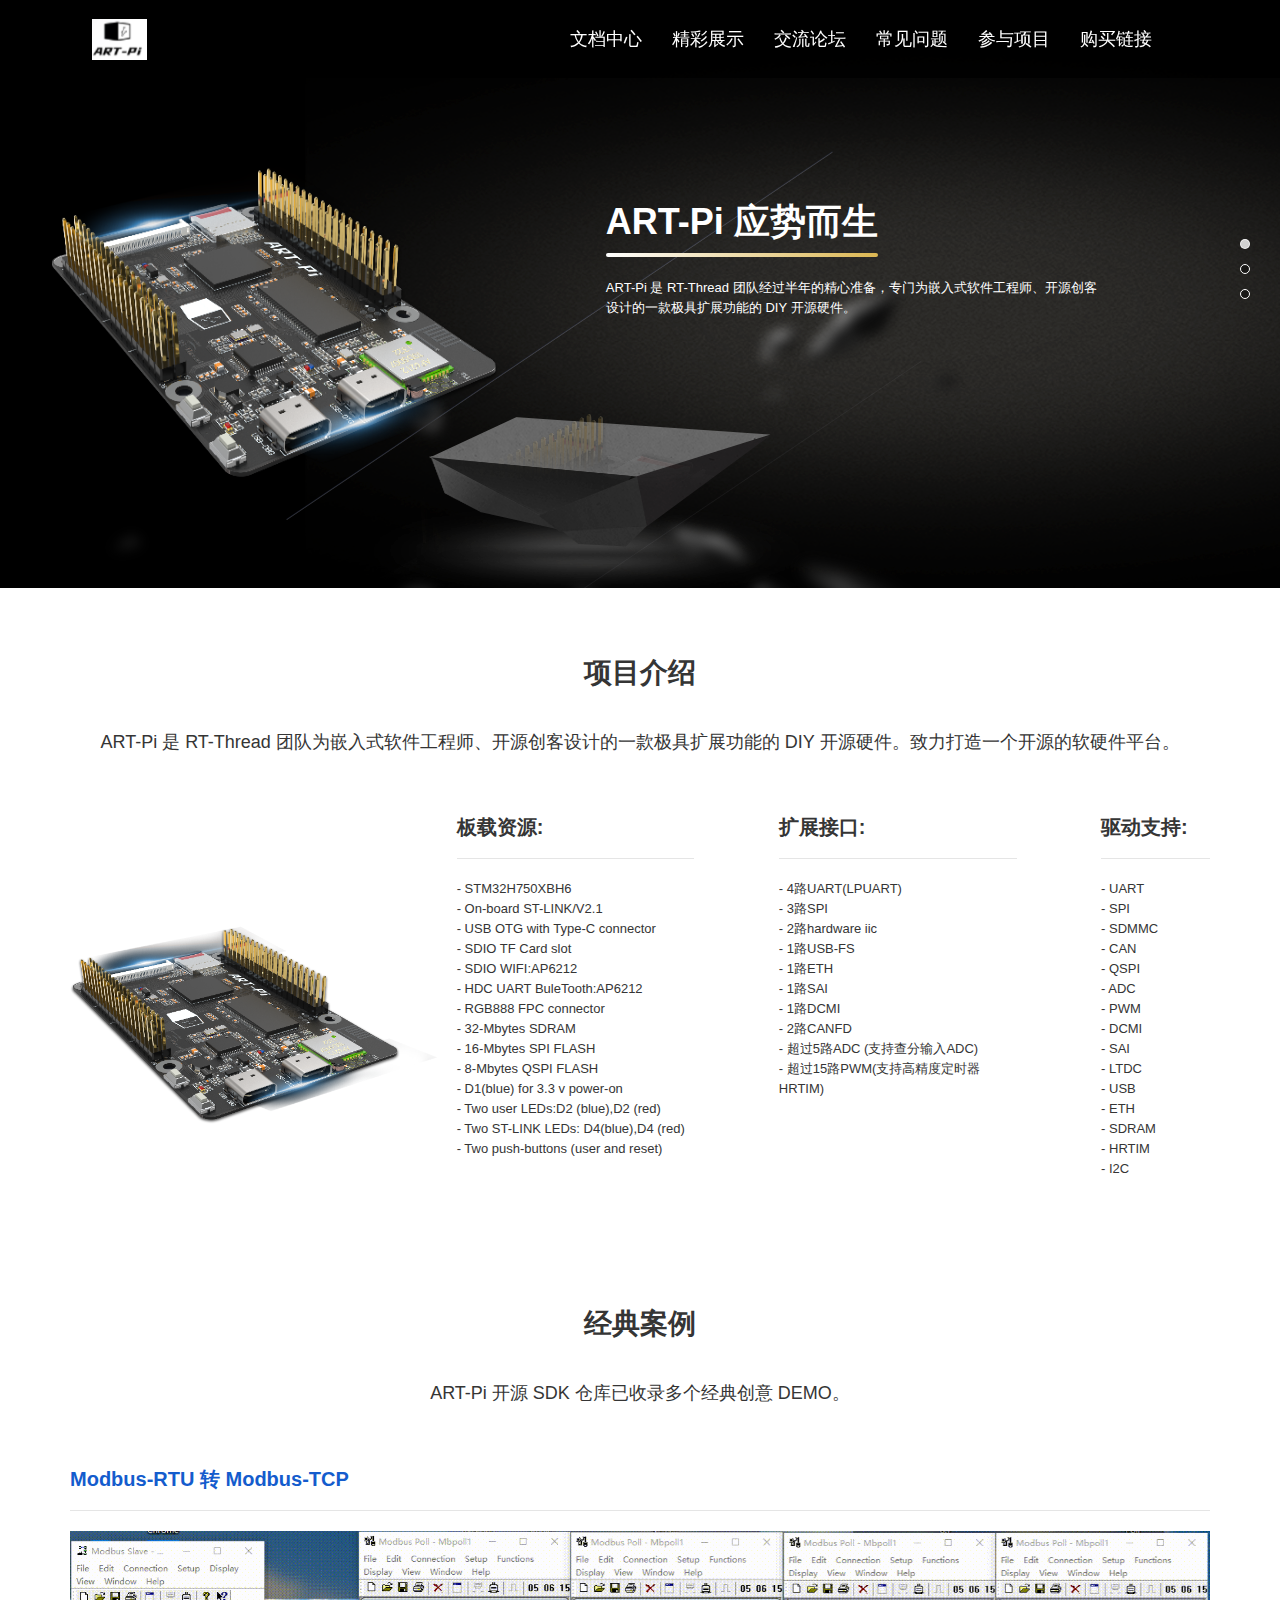
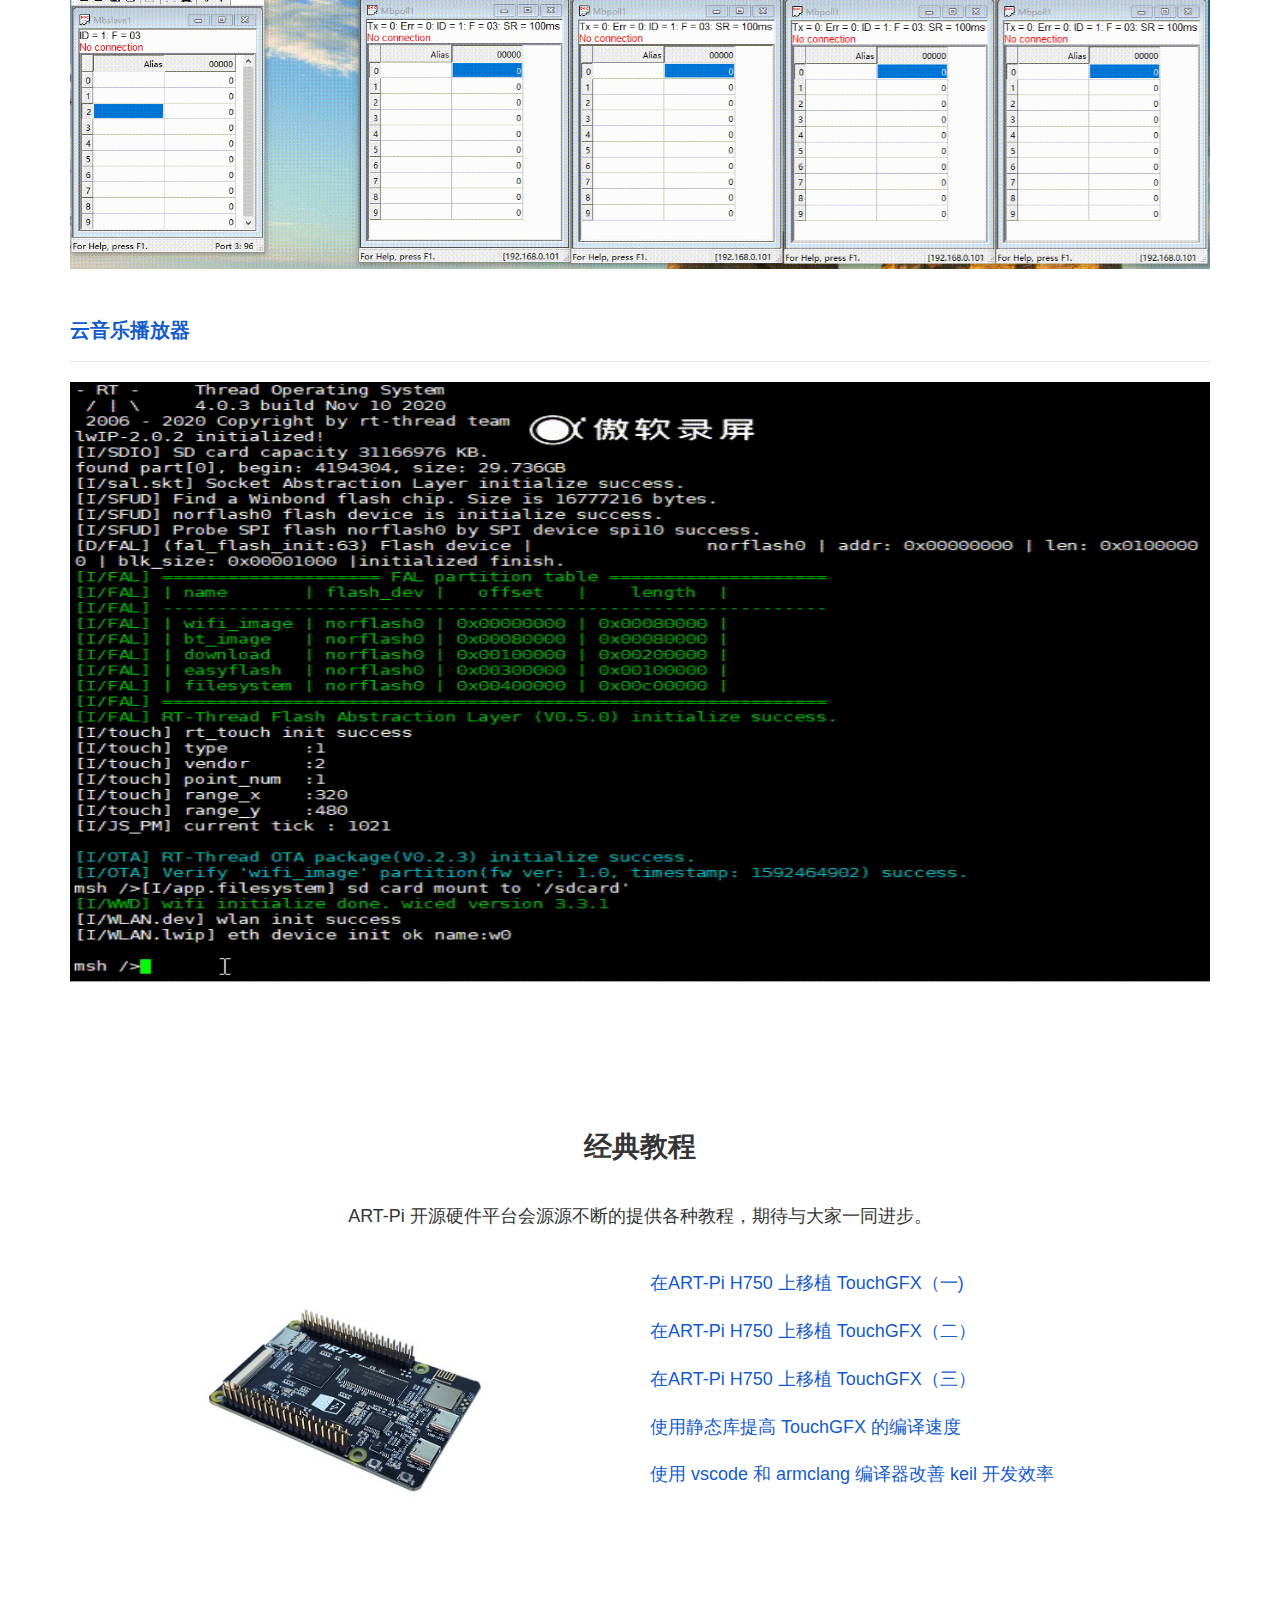
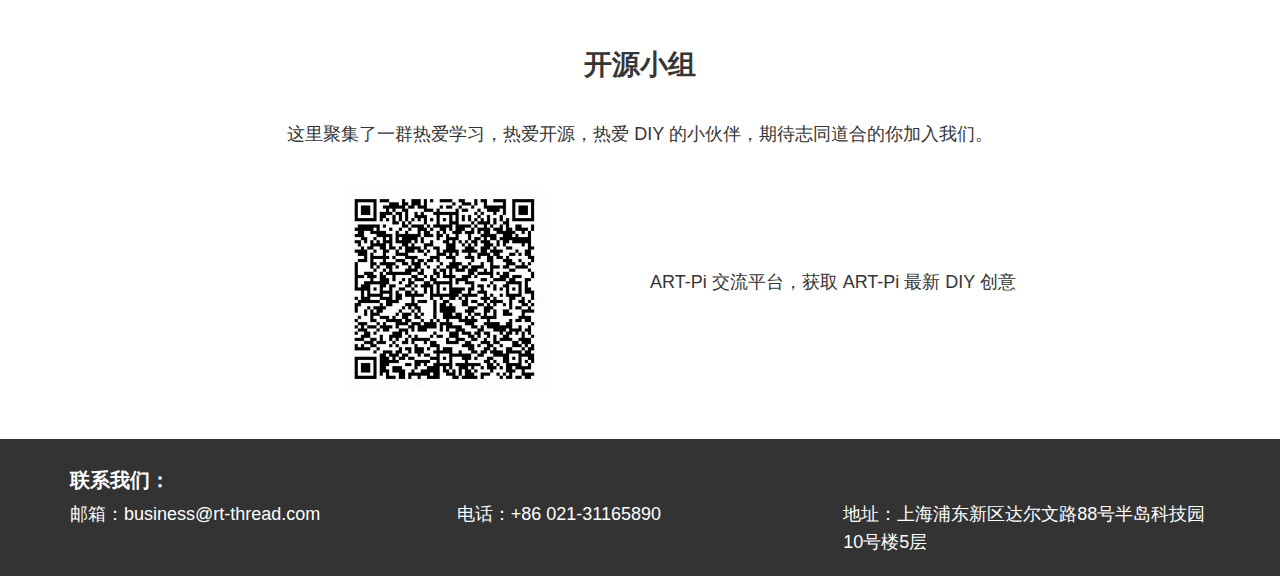
==== commit d676bdfa: "【调整】网页的布局" ====
--- a/index.html
+++ b/index.html
@@ -94,7 +94,7 @@
             </div>
             <div class="topNav ">
                 <nav class="navbar navbar-dark" role="navigation">
-                    <div class="container-fluid">
+                    <div class="container-fluid ">
                         <!-- 导航头部 -->
                         <div class="navbar-header">
                             <!-- 移动设备上的导航切换按钮 -->
@@ -112,7 +112,7 @@
                             <!-- 一般导航项目 -->
                             <ul class="nav navbar-nav">
                                 <li class="active"><a
-                                        href="./docs">文档中心</a>
+                                        href="https://github.com/RT-Thread-Studio/sdk-bsp-stm32h750-realthread-artpi/tree/master/documents">文档中心</a>
                                 <li><a href="your/nice/url">精彩展示</a></li>
                                 </li>
                                 <li><a href="https://club.rt-thread.org/ask/tag/1132.html">交流论坛</a></li>
@@ -199,194 +199,178 @@
     <!-- Banner  END -->
 
     <!-- 产品介绍 START -->
-    <div class="container containermargin">
-        <div class="row">
-            <div class="col-md-4 productVMlddle">
-                <div> <img src="./images/pro1.png " alt=" "></div>
-            </div>
-            <div class="col-md-8">
-                <div>
-                    <h1>项目介绍：</h1>
-                    <h3> ART-Pi 是 RT-Thread 团队为嵌入式软件工程师、开源创客设计的一款极具扩展功能的 DIY 开源硬件。</h3>
-                    <h3> 致力打造一个开源的软硬件平台。</h3>
-                    <div class="row">
-                        <ul class="col-md-4">
-                            <h2>板载资源:</h2>
-                            <hr>
-                            <li>- STM32H750XBH6 </li>
-                            <li>- On-board ST-LINK/V2.1</li>
-                            <li>- USB OTG with Type-C connector</li>
-                            <li>- SDIO TF Card slot </li>
-                            <li>- SDIO WIFI:AP6212</li>
-                            <li>- HDC UART BuleTooth:AP6212</li>
-                            <li>- RGB888 FPC connector</li>
-                            <li>- 32-Mbytes SDRAM</li>
-                            <li>- 16-Mbytes SPI FLASH</li>
-                            <li>- 8-Mbytes QSPI FLASH</li>
-                            <li>- D1(blue) for 3.3 v power-on</li>
-                            <li>- Two user LEDs:D2 (blue),D2 (red)</li>
-                            <li>- Two ST-LINK LEDs: D4(blue),D4 (red)</li>
-                            <li>- Two push-buttons (user and reset)</li>
-                        </ul>
-                        <ul class="col-md-1">
-                        </ul>
-                        <ul class="col-md-4">
-                            <h2>扩展接口:</h2>
-                            <hr>
-                            <li>- 4路UART(LPUART)</li>
-                            <li>- 3路SPI</li>
-                            <li>- 2路hardware iic</li>
-                            <li>- 1路USB-FS</li>
-                            <li>- 1路ETH</li>
-                            <li>- 1路SAI</li>
-                            <li>- 1路DCMI</li>
-                            <li>- 2路CANFD</li>
-                            <li>- 超过5路ADC (支持查分输入ADC)</li>
-                            <li>- 超过15路PWM(支持高精度定时器HRTIM)</li>
-                        </ul>
-                        <ul class="col-md-1">
-                        </ul>
-                        <ul class="col-md-2">
-                            <h2>驱动支持:</h2>
-                            <hr>
-                            <li>- UART  </li>
-                            <li>- SPI   </li>
-                            <li>- SDMMC </li>
-                            <li>- CAN   </li>
-                            <li>- QSPI  </li>
-                            <li>- ADC   </li>
-                            <li>- PWM   </li>
-                            <li>- DCMI</li>
-                            <li>- SAI</li>
-                            <li>- LTDC</li>
-                            <li>- USB</li>
-                            <li>- ETH</li>
-                            <li>- SDRAM</li>
-                            <li>- HRTIM</li>
-                            <li>- I2C</li>
-                        </ul>
-                    </div>
-                </div>
-            </div>
-        </div>
-    </div>
-    <!-- 产品介绍 END -->
-
-
-    <!-- 经典案例 START -->
-    <div>
-        <div class="container containermargin">
+    <div class="containermargin">
+        <div class="container ">
+            <div class="product-title">
+                <h2>项目介绍</h2>
+                <p> ART-Pi 是 RT-Thread 团队为嵌入式软件工程师、开源创客设计的一款极具扩展功能的 DIY 开源硬件。致力打造一个开源的软硬件平台。</p>
+            </div>
             <div class="row">
                 <div class="col-md-4 productVMlddle">
-                    <div> <img src="./images/pro2.png " alt=" "></div>
+                    <div> <img src="./images/pro1.png " alt=" "></div>
                 </div>
                 <div class="col-md-8">
                     <div>
-                        <h1>经典案例：</h1>
-                        <h3> ART-Pi 开源 SDK 仓库已收录多个经典创意 DEMO。</h3>
                         <div class="row">
-                            <ul class="col-md-15">
-                                <h2>
-                                    <li class="active"><a
-                                            href="https://github.com/RT-Thread-Studio/sdk-bsp-stm32h750-realthread-artpi/tree/master/projects/industry_io_gateway">Modbus-RTU
-                                            转 Modbus-TCP</a></li>
-                                </h2>
+                            <ul class="col-md-4">
+                                <h2>板载资源:</h2>
                                 <hr>
-                                <li>
-                                    <div> <img src="./images/modbustcp2rtu.gif" alt=" "></div>
-                                </li>
-                            </ul>
-                            <ul class="col-md-0">
-                            </ul>
-                        </div>
-                    </div>
-                </div>
-            </div>
-            <div class="containermargin ">
-            </div>   
-            <div class="col-md-4 productVMlddle">
-                <div> <img src="./images/pro3.png " alt=" "></div>
-            </div>
-            <div>
-                <div class="col-md-8">
-                <ul class="col-md-15">
+                                <li>- STM32H750XBH6 </li>
+                                <li>- On-board ST-LINK/V2.1</li>
+                                <li>- USB OTG with Type-C connector</li>
+                                <li>- SDIO TF Card slot </li>
+                                <li>- SDIO WIFI:AP6212</li>
+                                <li>- HDC UART BuleTooth:AP6212</li>
+                                <li>- RGB888 FPC connector</li>
+                                <li>- 32-Mbytes SDRAM</li>
+                                <li>- 16-Mbytes SPI FLASH</li>
+                                <li>- 8-Mbytes QSPI FLASH</li>
+                                <li>- D1(blue) for 3.3 v power-on</li>
+                                <li>- Two user LEDs:D2 (blue),D2 (red)</li>
+                                <li>- Two ST-LINK LEDs: D4(blue),D4 (red)</li>
+                                <li>- Two push-buttons (user and reset)</li>
+                            </ul>
+                            <ul class="col-md-1">
+                            </ul>
+                            <ul class="col-md-4">
+                                <h2>扩展接口:</h2>
+                                <hr>
+                                <li>- 4路UART(LPUART)</li>
+                                <li>- 3路SPI</li>
+                                <li>- 2路hardware iic</li>
+                                <li>- 1路USB-FS</li>
+                                <li>- 1路ETH</li>
+                                <li>- 1路SAI</li>
+                                <li>- 1路DCMI</li>
+                                <li>- 2路CANFD</li>
+                                <li>- 超过5路ADC (支持查分输入ADC)</li>
+                                <li>- 超过15路PWM(支持高精度定时器HRTIM)</li>
+                            </ul>
+                            <ul class="col-md-1">
+                            </ul>
+                            <ul class="col-md-2">
+                                <h2>驱动支持:</h2>
+                                <hr>
+                                <li>- UART </li>
+                                <li>- SPI </li>
+                                <li>- SDMMC </li>
+                                <li>- CAN </li>
+                                <li>- QSPI </li>
+                                <li>- ADC </li>
+                                <li>- PWM </li>
+                                <li>- DCMI</li>
+                                <li>- SAI</li>
+                                <li>- LTDC</li>
+                                <li>- USB</li>
+                                <li>- ETH</li>
+                                <li>- SDRAM</li>
+                                <li>- HRTIM</li>
+                                <li>- I2C</li>
+                            </ul>
+                        </div>
+                    </div>
+                </div>
+            </div>
+        </div>
+    </div>
+    
+    <!-- 产品介绍 END -->
+
+
+    <!-- 经典案例 START -->
+    <div class="containermargin case">
+        <div class="container">
+            <div class="product-title">
+                <h2>经典案例</h2>
+                <p>ART-Pi 开源 SDK 仓库已收录多个经典创意 DEMO。</p>
+            </div>
+            <div class="row">
+                <!-- <div class="col-md-5">
+                    <div> <img src="./images/pro2.png " alt=" "></div>
+                </div> -->
+                <div class="col-md-12 case-img">
+                    <div>
+                        <h2>
+                            <a href="https://github.com/RT-Thread-Studio/sdk-bsp-stm32h750-realthread-artpi/tree/master/projects/industry_io_gateway">Modbus-RTU 转 Modbus-TCP</a>
+                        </h2>
+                        <hr>
+                        <div> <img src="./images/modbustcp2rtu.gif" alt=" "></div>
+                    </div>
+                </div>
+            </div>
+            <div class="row">
+                <div class="col-md-12 case-img">
                     <h2>
-                        <li class="active"><a
-                                href="https://github.com/RT-Thread-Studio/sdk-bsp-stm32h750-realthread-artpi/tree/master/projects/art_pi_net_player">云音乐播放器</a>
-                        </li>
+                        <a href="https://github.com/RT-Thread-Studio/sdk-bsp-stm32h750-realthread-artpi/tree/master/projects/art_pi_net_player">云音乐播放器</a>
                     </h2>
                     <hr>
-                    <li>
-                        <div> <img src="./images/music.gif" alt=" "></div>
-                    </li>
+                    <div> <img src="./images/music.gif" alt=" "></div>
+                </div>
+            </div>
+        </div>
+    </div>
+
+    <div class="containermargin course">
+        <div class="product-title">
+            <h2>经典教程</h2>
+            <p>ART-Pi 开源硬件平台会源源不断的提供各种教程，期待与大家一同进步。</p>
+        </div>
+        <div class="container ">
+            <div class="row">
+                <div class="row">
+                    <div class="col-md-6 course-img">
+                        <img src="./images/2.jpg " alt=" ">
+                    </div>
+                    <ul class="col-md-6 course-list">
+                        <li><a href="https://blog.csdn.net/sinat_31039061/article/details/108599356">在ART-Pi H750 上移植 TouchGFX（一)</a></li>
+                        <li><a href="https://blog.csdn.net/sinat_31039061/article/details/108614721">在ART-Pi H750 上移植 TouchGFX（二）</a></li>
+                        <li><a href="https://blog.csdn.net/sinat_31039061/article/details/108638097">在ART-Pi H750 上移植 TouchGFX（三）</a></li>
+                        <li><a href="https://blog.csdn.net/sinat_31039061/article/details/109292396">使用静态库提高 TouchGFX 的编译速度</a></li>
+                        <li><a href="https://blog.csdn.net/sinat_31039061/article/details/109109571">使用 vscode 和 armclang 编译器改善 keil 开发效率</a></li>
+                    </ul>
+                </div>
+            </div>
+        </div>
+    </div>
+   
+    <div class="containermargin team">
+        <div class="product-title">
+            <h2>开源小组</h2>
+            <p>这里聚集了一群热爱学习，热爱开源，热爱 DIY 的小伙伴，期待志同道合的你加入我们。</p>
+        </div>
+        <div class="container ">
+            <div class="row">
+                <div class="col-md-6 team-img">
+                    <img src="./images/qq_group.png " alt=" ">
+                </div>
+                <ul class="col-md-6 team-list">
+                    <li>ART-Pi 交流平台，获取 ART-Pi 最新 DIY 创意</li>
                 </ul>
-                <ul class="col-md-0">
-                </ul>
-            </div>
-        </div>
-        </div>
-    </div>
-
-
-    <div class="container containermargin">
-        <div class="row">
-            <div class="col-md-4 productVMlddle">
-                <div style="margin-top:-170px;"> <img src="./images/2.jpg " alt=" "></div>
-            </div> 
-            <div class="col-md-8">
-                <div>
-                    <h1>经典教程：</h1>
-                    <h3> ART-Pi 开源硬件平台会源源不断的提供各种教程，期待与大家一同进步。</h3>
-                    <div class="row">
-                        <ul class="col-md-15">
-                            <h2 class="active"><a
-                                href="https://blog.csdn.net/sinat_31039061/category_10389752.html">基于 ART-Pi 的 TOUCHGFX 的连载教程</a></h2>
-                    </div>
-                </div>
             </div>
         </div>
     </div>
 
     <!-- Interesting Group START -->
-    <div >
-        <div class="containermargin ">
-            <div class="row">
-                <ul class="col-md-6">
-                    <div class="row">
-                        <ul class="col-md-3">
-                            <h1>开源小组</h1>
-                            <!--h4>选择加入他们：</h4-->
-                        </ul>
-                    </div>
-                    <div>
-                        <ul>
-                            <h4>这里聚集了一群热爱学习，热爱开源，热爱 DIY 的小伙伴，扫描二维码，期待志同道合的你加入我们。</h4>
-                            <li>
-                                <img src="./images/qq_group.png"  alt=" ">
-                                <h4> ART-Pi 交流平台，在这里可以获取 ART-Pi 最新 DIY 创意</h4>
-                            </li>   
-                        </ul>
-                    </div>
-                </ul>
-                <ul class="col-md-6">
-                    <!--div class="containermargin"-->
-                        <div>
-                            <h1> 联系我们：</h1>
-                        </div>
-                        <div>
-                            <div>
-                                <h4><a href="mailto:name@email.com">business@rt-thread.com</a></h4>
-                            </div>
-                            <div>
-                                <h4>+86 021-31165890</h4>
-                            </div>
-                            <div>
-                                <h4>上海浦东新区达尔文路88号半岛科技园10号楼5层</h4>
-                            </div>
-                        </div>
+    <div class="bottom containermargin">
+        <div class="container ">
+            <div class="bottom-title">
+                <h2>联系我们：</h2>
+            </div>
+            <div class="row">
+                    <div  class="col-md-4">
+                        <p>
+                            <a href="mailto:name@email.com">邮箱：business@rt-thread.com</a>
+                        </p>
+                    </div>
+                    <div  class="col-md-4">
+                        <p>电话：+86 021-31165890</p>
+                    </div>
+                    <div  class="col-md-4">
+                        <p>地址：上海浦东新区达尔文路88号半岛科技园10号楼5层</p>
+                    </div>
                     <!--/div-->
-                </ul>
-            </div>
+                </div>
+            <!-- </div> -->
         </div>
 
     </div>
--- a/css/banner.css
+++ b/css/banner.css
@@ -10,9 +10,12 @@
     li {
         list-style: none;
     }
-    
+
+    .containermargin {
+        padding: 50px 0;
+    }
     .top {
-        /* background:rgba(0,0,0,.2); */
+        background:rgba(0,0,0,.8);
         padding: 0 8%;
         height: 78px;
         position: fixed;
@@ -48,6 +51,17 @@
     .top .topNav li a {
         color: #fff;
         font-size: 18px;
+    }
+
+    .product-title{
+        text-align:center;
+    }
+    .product-title h2{
+        font-size:28px;
+    }
+    .product-title p{
+        font-size:18px;
+        padding:30px 0;
     }
     
     .talentBanner {}
@@ -398,7 +412,57 @@
         background: rgba(204, 205, 208, .2) url(../images/banner_right.png) center center no-repeat;
         right: 20px;
     }
-    
+    .case .case-img{
+        margin-bottom:30px;
+    }
+    .case .case-img img{
+        width:100%;
+        max-height:600px;
+    }
+    .course .course-img{
+        text-align:center;
+    }
+    .course .course-img img{
+        max-height:260px;
+    }
+    .course .course-list li {
+        font-size:18px;
+        margin-bottom:20px;
+    }
+    .team .team-img{
+        text-align:center;
+        padding-left:200px;
+    }
+    .team .team-img img{
+        width:200px;
+        height:200px;
+    }
+    .team .team-list{
+        font-size:18px;
+        padding-top:80px;
+    }
+    .bottom{
+        font-size:18px;
+        background:rgba(0,0,0,0.8);
+        color:#fff;
+        padding:10px 0;
+    }
+    .bottom a{
+        color: #fff;
+    }
+    .bottom .bottom-title{
+        margin-bottom:10px;
+    }
+    .bottom .bottom-img {
+        padding-left:50px;
+    }
+    .bottom .bottom-img img{
+        width:200px;
+        height:200px;
+    }
+    .bottom .bottom-desc{
+        max-width:400px;
+    }
     @media (min-width:1600px) and (max-width: 1800px) {
         .talentBanner .item-left .item-describe {
             width: 90%;
@@ -728,9 +792,7 @@
         background: url("../images/bg2.png");
     }
     
-    .containermargin {
-        margin: 5%;
-    }
+   
     
     .nav>li>a:focus,
     .nav>li>a:hover {
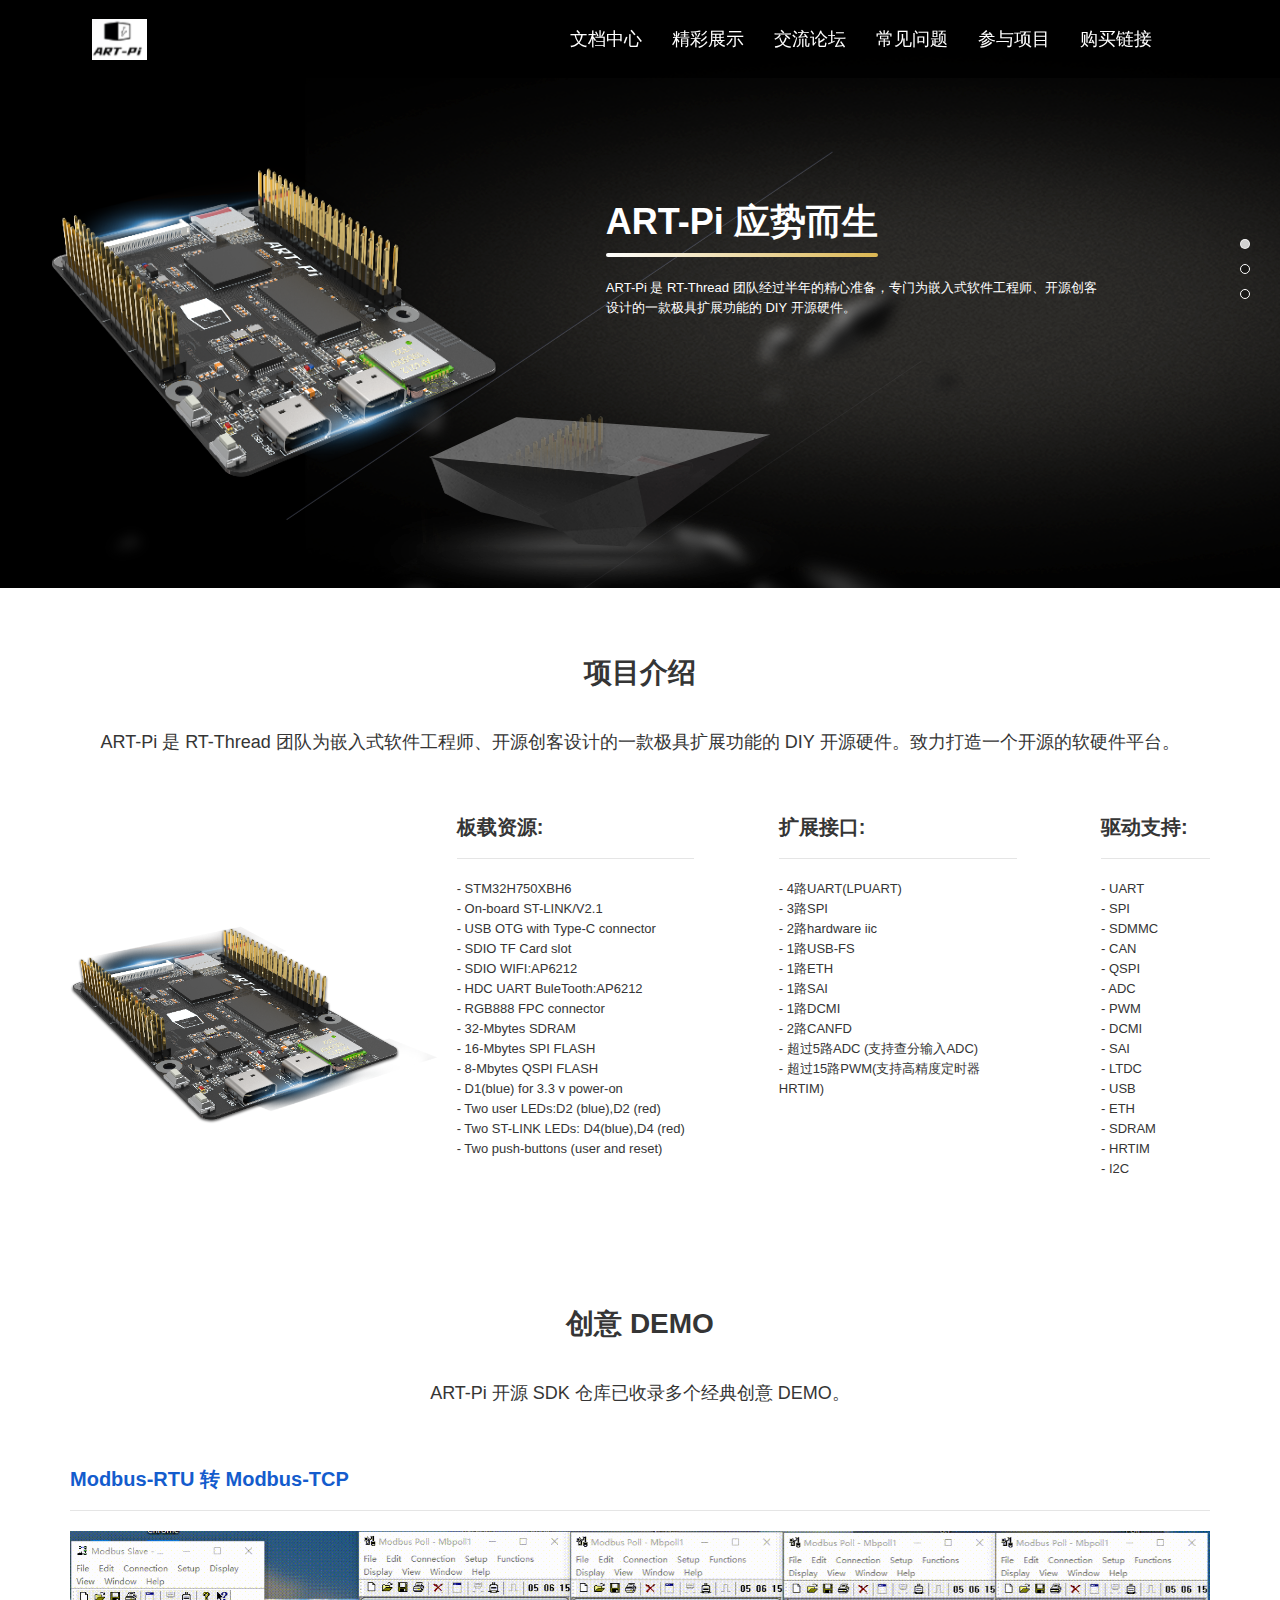
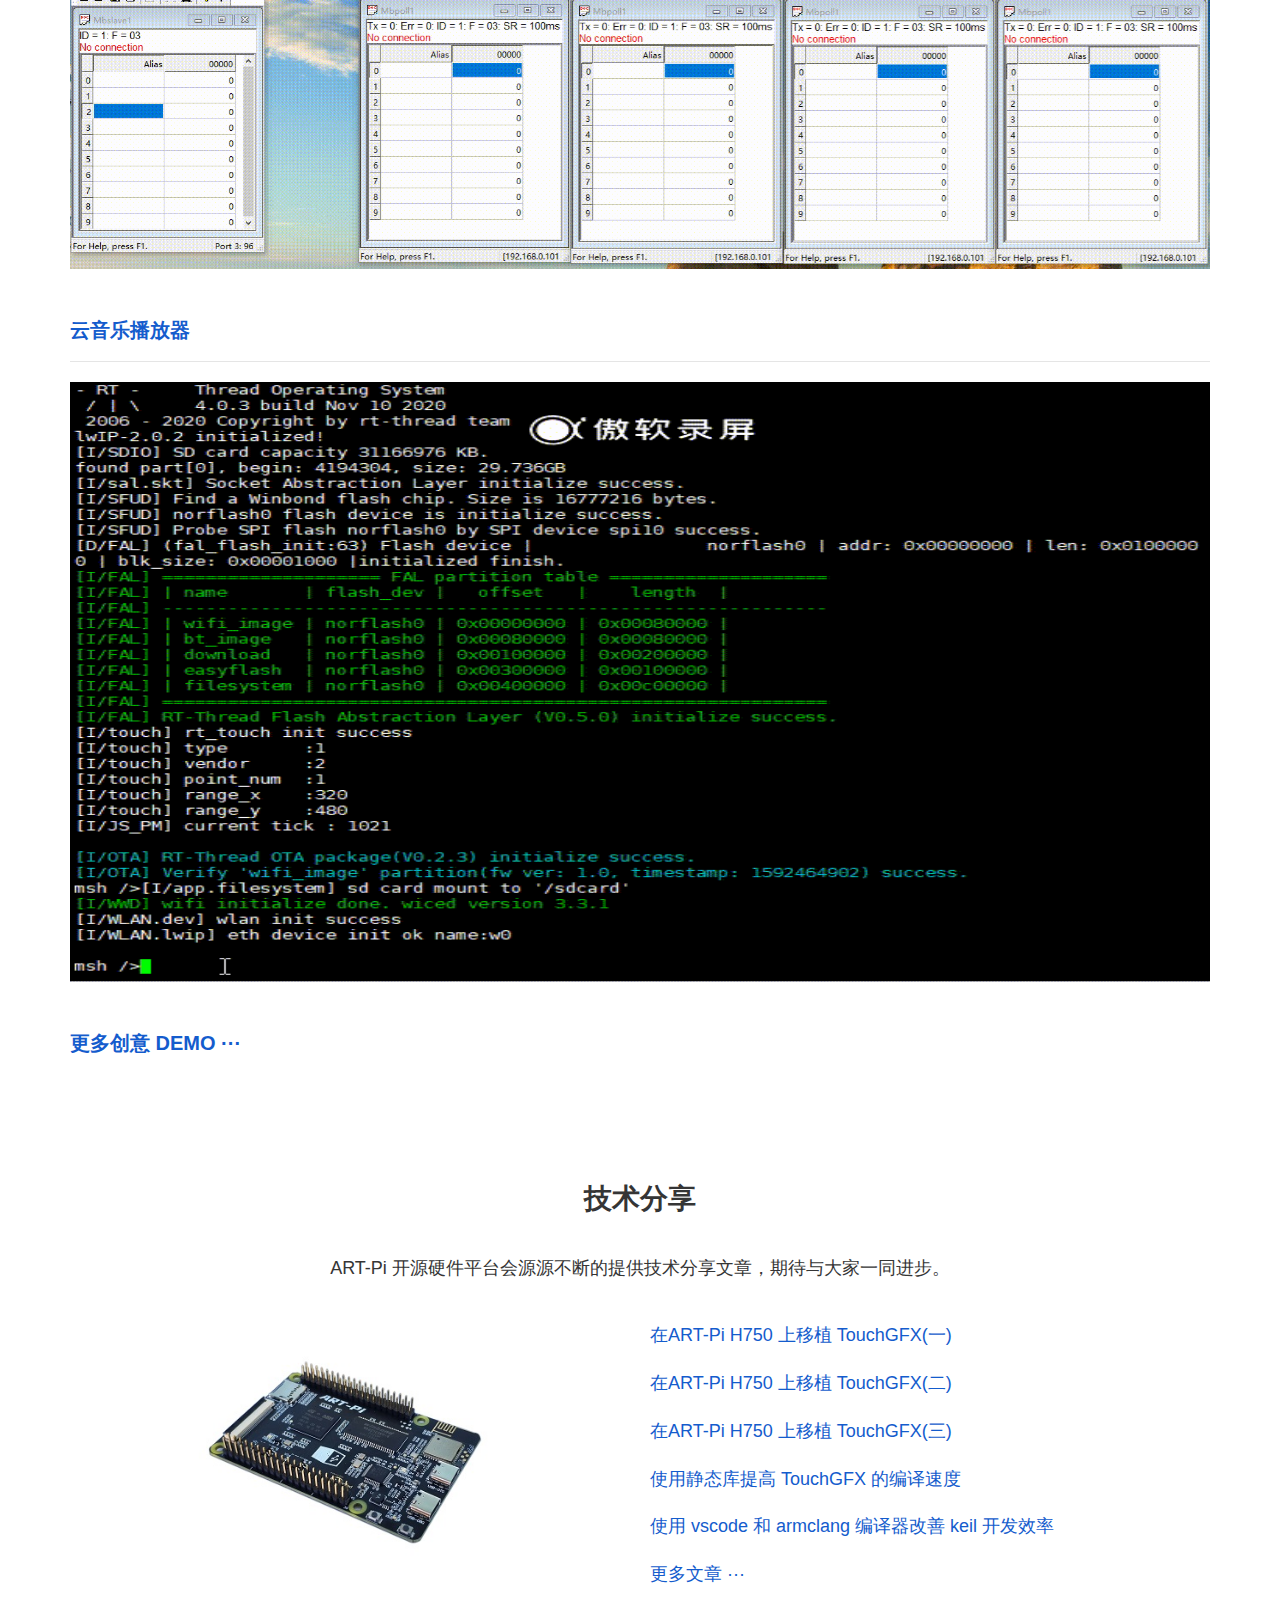
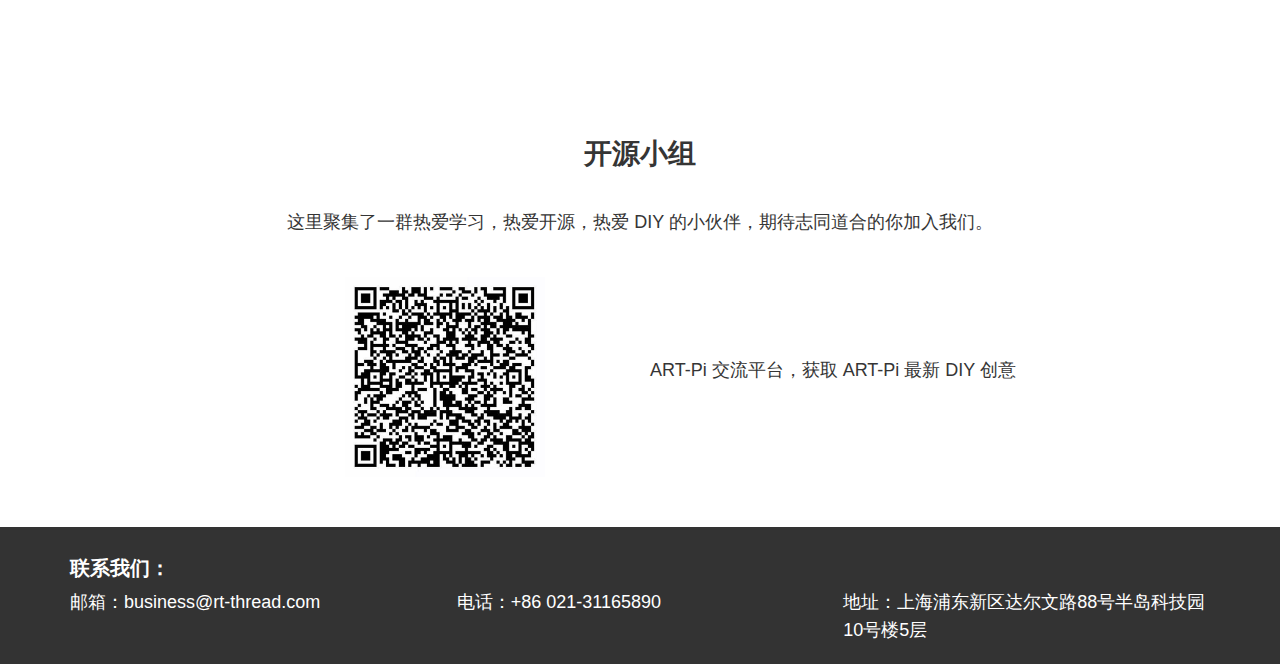
==== commit 84e66232: "【完善】网页链接" ====
--- a/index.html
+++ b/index.html
@@ -6,9 +6,9 @@
     <meta name="viewport" content="width=device-width, initial-scale=1.0">
     <meta http-equiv="X-UA-Compatible" content="ie=edge">
     <title>ART-Pi</title>
-    <link rel="stylesheet" href="./css/animation.css">
-    <link rel="stylesheet" href="./css/zui.min.css">
-    <link rel="stylesheet" href="./css/banner.css">
+    <link rel="stylesheet" href="./_media/css/animation.css">
+    <link rel="stylesheet" href="./_media/css/zui.min.css">
+    <link rel="stylesheet" href="./_media/css/banner.css">
 
     <style>
         .box {
@@ -90,7 +90,7 @@
     <div class="top">
         <div class="row">
             <div class="logo ">
-                <img src="./images/0-1.png" alt="">
+                <img src="./_media/images/0-1.png" alt="">
             </div>
             <div class="topNav ">
                 <nav class="navbar navbar-dark" role="navigation">
@@ -111,22 +111,15 @@
                         <div class="collapse navbar-collapse navbar-collapse-example">
                             <!-- 一般导航项目 -->
                             <ul class="nav navbar-nav">
-                                <li class="active"><a
-                                        href="https://github.com/RT-Thread-Studio/sdk-bsp-stm32h750-realthread-artpi/tree/master/documents">文档中心</a>
-                                <li><a href="your/nice/url">精彩展示</a></li>
-                                </li>
+                                <li><a href="./docs">文档中心</a></li>
+                                <li><a href="docs/#/../sharing-platform/README">精彩展示</a></li>
                                 <li><a href="https://club.rt-thread.org/ask/tag/1132.html">交流论坛</a></li>
-                                <li><a
-                                        href="https://github.com/RT-Thread-Studio/sdk-bsp-stm32h750-realthread-artpi/blob/master/documents/UM5005-RT-Thread%20ART-Pi%20%E5%B8%B8%E8%A7%81%E9%97%AE%E9%A2%98%E8%A7%A3%E7%AD%94.md">常见问题</a>
-                                </li>
-                                <li><a
-                                        href="https://github.com/RT-Thread-Studio/sdk-bsp-stm32h750-realthread-artpi/blob/master/documents/UM5004-RT-Thread%20ART-Pi%20%E4%BB%A3%E7%A0%81%E8%B4%A1%E7%8C%AE%E6%89%8B%E5%86%8C.md">参与项目</a>
-                                </li>
+                                <li><a href="docs/#/development/ART-Pi_常见问题解答">常见问题</a></li>
+                                <li><a href="docs/#/tutorial/share-guide">参与项目</a></li>
                                 <li><a href="https://m.tb.cn/h.4ZFiklZ?sm=f83b6bX">购买链接</a></li>
                             </ul>
                         </div>
                         <!-- END .navbar-collapse -->
-
                     </div>
                 </nav>
             </div>
@@ -141,7 +134,7 @@
                     <li class="slider-item  talentBanneritem1">
                         <div class="row item-row">
                             <div class="col-md-5 item-right  fadeInRight current">
-                                <div class="item-img "> <img src="./images/pro1.png" alt=""></div>
+                                <div class="item-img "> <img src="./_media/images/pro1.png" alt=""></div>
                             </div>
                             <div class="col-md-7 item-left  fadeInDown animated" style="animation-delay:0.5s">
                                 <div class="item-content">
@@ -158,7 +151,7 @@
                     <li class="slider-item  talentBanneritem2">
                         <div class="row item-row">
                             <div class="col-md-5 item-right  fadeInRight current">
-                                <div class="item-img "> <img src="./images/pro2.png" alt=""></div>
+                                <div class="item-img "> <img src="./_media/images/pro2.png" alt=""></div>
                             </div>
                             <div class="col-md-7 item-left  fadeInDown animated" style="animation-delay:0.5s">
                                 <div class="item-content">
@@ -174,7 +167,7 @@
                     <li class="slider-item  talentBanneritem2">
                         <div class="row item-row">
                             <div class="col-md-5 item-right  fadeInRight current">
-                                <div class="item-img "> <img src="./images/pro3.png" alt=""></div>
+                                <div class="item-img "> <img src="./_media/images/pro3.png" alt=""></div>
                             </div>
                             <div class="col-md-7 item-left  fadeInDown animated" style="animation-delay:0.5s">
                                 <div class="item-content">
@@ -207,7 +200,7 @@
             </div>
             <div class="row">
                 <div class="col-md-4 productVMlddle">
-                    <div> <img src="./images/pro1.png " alt=" "></div>
+                    <div> <img src="./_media/images/pro1.png " alt=" "></div>
                 </div>
                 <div class="col-md-8">
                     <div>
@@ -281,7 +274,7 @@
     <div class="containermargin case">
         <div class="container">
             <div class="product-title">
-                <h2>经典案例</h2>
+                <h2>创意 DEMO</h2>
                 <p>ART-Pi 开源 SDK 仓库已收录多个经典创意 DEMO。</p>
             </div>
             <div class="row">
@@ -294,7 +287,7 @@
                             <a href="https://github.com/RT-Thread-Studio/sdk-bsp-stm32h750-realthread-artpi/tree/master/projects/industry_io_gateway">Modbus-RTU 转 Modbus-TCP</a>
                         </h2>
                         <hr>
-                        <div> <img src="./images/modbustcp2rtu.gif" alt=" "></div>
+                        <div> <img src="./_media/images/modbustcp2rtu.gif" alt=" "></div>
                     </div>
                 </div>
             </div>
@@ -304,29 +297,33 @@
                         <a href="https://github.com/RT-Thread-Studio/sdk-bsp-stm32h750-realthread-artpi/tree/master/projects/art_pi_net_player">云音乐播放器</a>
                     </h2>
                     <hr>
-                    <div> <img src="./images/music.gif" alt=" "></div>
-                </div>
+                    <div> <img src="./_media/images/music.gif" alt=" "></div>
+                </div>
+            </div>
+            <div>
+                <li><h2><a href="docs/#/../sharing-platform/README">更多创意 DEMO ···</a></h2></li>
             </div>
         </div>
     </div>
 
     <div class="containermargin course">
         <div class="product-title">
-            <h2>经典教程</h2>
-            <p>ART-Pi 开源硬件平台会源源不断的提供各种教程，期待与大家一同进步。</p>
+            <h2>技术分享</h2>
+            <p>ART-Pi 开源硬件平台会源源不断的提供技术分享文章，期待与大家一同进步。</p>
         </div>
         <div class="container ">
             <div class="row">
                 <div class="row">
                     <div class="col-md-6 course-img">
-                        <img src="./images/2.jpg " alt=" ">
+                        <img src="./_media/images/2.jpg " alt=" ">
                     </div>
                     <ul class="col-md-6 course-list">
-                        <li><a href="https://blog.csdn.net/sinat_31039061/article/details/108599356">在ART-Pi H750 上移植 TouchGFX（一)</a></li>
-                        <li><a href="https://blog.csdn.net/sinat_31039061/article/details/108614721">在ART-Pi H750 上移植 TouchGFX（二）</a></li>
-                        <li><a href="https://blog.csdn.net/sinat_31039061/article/details/108638097">在ART-Pi H750 上移植 TouchGFX（三）</a></li>
+                        <li><a href="https://blog.csdn.net/sinat_31039061/article/details/108599356">在ART-Pi H750 上移植 TouchGFX(一)</a></li>
+                        <li><a href="https://blog.csdn.net/sinat_31039061/article/details/108614721">在ART-Pi H750 上移植 TouchGFX(二)</a></li>
+                        <li><a href="https://blog.csdn.net/sinat_31039061/article/details/108638097">在ART-Pi H750 上移植 TouchGFX(三)</a></li>
                         <li><a href="https://blog.csdn.net/sinat_31039061/article/details/109292396">使用静态库提高 TouchGFX 的编译速度</a></li>
                         <li><a href="https://blog.csdn.net/sinat_31039061/article/details/109109571">使用 vscode 和 armclang 编译器改善 keil 开发效率</a></li>
+                        <li><a href="docs/#/tutorial/README">更多文章 ···</a></li>
                     </ul>
                 </div>
             </div>
@@ -341,7 +338,7 @@
         <div class="container ">
             <div class="row">
                 <div class="col-md-6 team-img">
-                    <img src="./images/qq_group.png " alt=" ">
+                    <img src="./_media/images/qq_group.png " alt=" ">
                 </div>
                 <ul class="col-md-6 team-list">
                     <li>ART-Pi 交流平台，获取 ART-Pi 最新 DIY 创意</li>
@@ -376,9 +373,9 @@
     </div>
     <!-- Interesting Group END -->
 
-    <script src="./js/jquery.js "></script>
-    <script src="./js/zui.min.js "></script>
-    <script src="./js/banner.js "></script>
+    <script src="./_scripts/jquery.js "></script>
+    <script src="./_scripts/zui.min.js "></script>
+    <script src="./_scripts/banner.js "></script>
 </body>
 
 </html>--- a/_media/css/animation.css
+++ b/_media/css/animation.css
@@ -0,0 +1,3623 @@
+@charset "UTF-8";
+
+/*!
+ * animate.css -http://daneden.me/animate
+ * Version - 3.7.0
+ * Licensed under the MIT license - http://opensource.org/licenses/MIT
+ *
+ * Copyright (c) 2018 Daniel Eden
+ */
+
+@-webkit-keyframes bounce {
+  from,
+  20%,
+  53%,
+  80%,
+  to {
+    -webkit-animation-timing-function: cubic-bezier(0.215, 0.61, 0.355, 1);
+    animation-timing-function: cubic-bezier(0.215, 0.61, 0.355, 1);
+    -webkit-transform: translate3d(0, 0, 0);
+    transform: translate3d(0, 0, 0);
+  }
+
+  40%,
+  43% {
+    -webkit-animation-timing-function: cubic-bezier(0.755, 0.05, 0.855, 0.06);
+    animation-timing-function: cubic-bezier(0.755, 0.05, 0.855, 0.06);
+    -webkit-transform: translate3d(0, -30px, 0);
+    transform: translate3d(0, -30px, 0);
+  }
+
+  70% {
+    -webkit-animation-timing-function: cubic-bezier(0.755, 0.05, 0.855, 0.06);
+    animation-timing-function: cubic-bezier(0.755, 0.05, 0.855, 0.06);
+    -webkit-transform: translate3d(0, -15px, 0);
+    transform: translate3d(0, -15px, 0);
+  }
+
+  90% {
+    -webkit-transform: translate3d(0, -4px, 0);
+    transform: translate3d(0, -4px, 0);
+  }
+}
+
+@keyframes bounce {
+  from,
+  20%,
+  53%,
+  80%,
+  to {
+    -webkit-animation-timing-function: cubic-bezier(0.215, 0.61, 0.355, 1);
+    animation-timing-function: cubic-bezier(0.215, 0.61, 0.355, 1);
+    -webkit-transform: translate3d(0, 0, 0);
+    transform: translate3d(0, 0, 0);
+  }
+
+  40%,
+  43% {
+    -webkit-animation-timing-function: cubic-bezier(0.755, 0.05, 0.855, 0.06);
+    animation-timing-function: cubic-bezier(0.755, 0.05, 0.855, 0.06);
+    -webkit-transform: translate3d(0, -30px, 0);
+    transform: translate3d(0, -30px, 0);
+  }
+
+  70% {
+    -webkit-animation-timing-function: cubic-bezier(0.755, 0.05, 0.855, 0.06);
+    animation-timing-function: cubic-bezier(0.755, 0.05, 0.855, 0.06);
+    -webkit-transform: translate3d(0, -15px, 0);
+    transform: translate3d(0, -15px, 0);
+  }
+
+  90% {
+    -webkit-transform: translate3d(0, -4px, 0);
+    transform: translate3d(0, -4px, 0);
+  }
+}
+
+.bounce {
+  -webkit-animation-name: bounce;
+  animation-name: bounce;
+  -webkit-transform-origin: center bottom;
+  transform-origin: center bottom;
+}
+
+@-webkit-keyframes flash {
+  from,
+  50%,
+  to {
+    opacity: 1;
+  }
+
+  25%,
+  75% {
+    opacity: 0;
+  }
+}
+
+@keyframes flash {
+  from,
+  50%,
+  to {
+    opacity: 1;
+  }
+
+  25%,
+  75% {
+    opacity: 0;
+  }
+}
+
+.flash {
+  -webkit-animation-name: flash;
+  animation-name: flash;
+}
+
+/* originally authored by Nick Pettit - https://github.com/nickpettit/glide */
+
+@-webkit-keyframes pulse {
+  from {
+    -webkit-transform: scale3d(1, 1, 1);
+    transform: scale3d(1, 1, 1);
+  }
+
+  50% {
+    -webkit-transform: scale3d(1.05, 1.05, 1.05);
+    transform: scale3d(1.05, 1.05, 1.05);
+  }
+
+  to {
+    -webkit-transform: scale3d(1, 1, 1);
+    transform: scale3d(1, 1, 1);
+  }
+}
+
+@keyframes pulse {
+  from {
+    -webkit-transform: scale3d(1, 1, 1);
+    transform: scale3d(1, 1, 1);
+  }
+
+  50% {
+    -webkit-transform: scale3d(1.05, 1.05, 1.05);
+    transform: scale3d(1.05, 1.05, 1.05);
+  }
+
+  to {
+    -webkit-transform: scale3d(1, 1, 1);
+    transform: scale3d(1, 1, 1);
+  }
+}
+
+.pulse {
+  -webkit-animation-name: pulse;
+  animation-name: pulse;
+}
+
+@-webkit-keyframes rubberBand {
+  from {
+    -webkit-transform: scale3d(1, 1, 1);
+    transform: scale3d(1, 1, 1);
+  }
+
+  30% {
+    -webkit-transform: scale3d(1.25, 0.75, 1);
+    transform: scale3d(1.25, 0.75, 1);
+  }
+
+  40% {
+    -webkit-transform: scale3d(0.75, 1.25, 1);
+    transform: scale3d(0.75, 1.25, 1);
+  }
+
+  50% {
+    -webkit-transform: scale3d(1.15, 0.85, 1);
+    transform: scale3d(1.15, 0.85, 1);
+  }
+
+  65% {
+    -webkit-transform: scale3d(0.95, 1.05, 1);
+    transform: scale3d(0.95, 1.05, 1);
+  }
+
+  75% {
+    -webkit-transform: scale3d(1.05, 0.95, 1);
+    transform: scale3d(1.05, 0.95, 1);
+  }
+
+  to {
+    -webkit-transform: scale3d(1, 1, 1);
+    transform: scale3d(1, 1, 1);
+  }
+}
+
+@keyframes rubberBand {
+  from {
+    -webkit-transform: scale3d(1, 1, 1);
+    transform: scale3d(1, 1, 1);
+  }
+
+  30% {
+    -webkit-transform: scale3d(1.25, 0.75, 1);
+    transform: scale3d(1.25, 0.75, 1);
+  }
+
+  40% {
+    -webkit-transform: scale3d(0.75, 1.25, 1);
+    transform: scale3d(0.75, 1.25, 1);
+  }
+
+  50% {
+    -webkit-transform: scale3d(1.15, 0.85, 1);
+    transform: scale3d(1.15, 0.85, 1);
+  }
+
+  65% {
+    -webkit-transform: scale3d(0.95, 1.05, 1);
+    transform: scale3d(0.95, 1.05, 1);
+  }
+
+  75% {
+    -webkit-transform: scale3d(1.05, 0.95, 1);
+    transform: scale3d(1.05, 0.95, 1);
+  }
+
+  to {
+    -webkit-transform: scale3d(1, 1, 1);
+    transform: scale3d(1, 1, 1);
+  }
+}
+
+.rubberBand {
+  -webkit-animation-name: rubberBand;
+  animation-name: rubberBand;
+}
+
+@-webkit-keyframes shake {
+  from,
+  to {
+    -webkit-transform: translate3d(0, 0, 0);
+    transform: translate3d(0, 0, 0);
+  }
+
+  10%,
+  30%,
+  50%,
+  70%,
+  90% {
+    -webkit-transform: translate3d(-10px, 0, 0);
+    transform: translate3d(-10px, 0, 0);
+  }
+
+  20%,
+  40%,
+  60%,
+  80% {
+    -webkit-transform: translate3d(10px, 0, 0);
+    transform: translate3d(10px, 0, 0);
+  }
+}
+
+@keyframes shake {
+  from,
+  to {
+    -webkit-transform: translate3d(0, 0, 0);
+    transform: translate3d(0, 0, 0);
+  }
+
+  10%,
+  30%,
+  50%,
+  70%,
+  90% {
+    -webkit-transform: translate3d(-10px, 0, 0);
+    transform: translate3d(-10px, 0, 0);
+  }
+
+  20%,
+  40%,
+  60%,
+  80% {
+    -webkit-transform: translate3d(10px, 0, 0);
+    transform: translate3d(10px, 0, 0);
+  }
+}
+
+.shake {
+  -webkit-animation-name: shake;
+  animation-name: shake;
+}
+
+@-webkit-keyframes headShake {
+  0% {
+    -webkit-transform: translateX(0);
+    transform: translateX(0);
+  }
+
+  6.5% {
+    -webkit-transform: translateX(-6px) rotateY(-9deg);
+    transform: translateX(-6px) rotateY(-9deg);
+  }
+
+  18.5% {
+    -webkit-transform: translateX(5px) rotateY(7deg);
+    transform: translateX(5px) rotateY(7deg);
+  }
+
+  31.5% {
+    -webkit-transform: translateX(-3px) rotateY(-5deg);
+    transform: translateX(-3px) rotateY(-5deg);
+  }
+
+  43.5% {
+    -webkit-transform: translateX(2px) rotateY(3deg);
+    transform: translateX(2px) rotateY(3deg);
+  }
+
+  50% {
+    -webkit-transform: translateX(0);
+    transform: translateX(0);
+  }
+}
+
+@keyframes headShake {
+  0% {
+    -webkit-transform: translateX(0);
+    transform: translateX(0);
+  }
+
+  6.5% {
+    -webkit-transform: translateX(-6px) rotateY(-9deg);
+    transform: translateX(-6px) rotateY(-9deg);
+  }
+
+  18.5% {
+    -webkit-transform: translateX(5px) rotateY(7deg);
+    transform: translateX(5px) rotateY(7deg);
+  }
+
+  31.5% {
+    -webkit-transform: translateX(-3px) rotateY(-5deg);
+    transform: translateX(-3px) rotateY(-5deg);
+  }
+
+  43.5% {
+    -webkit-transform: translateX(2px) rotateY(3deg);
+    transform: translateX(2px) rotateY(3deg);
+  }
+
+  50% {
+    -webkit-transform: translateX(0);
+    transform: translateX(0);
+  }
+}
+
+.headShake {
+  -webkit-animation-timing-function: ease-in-out;
+  animation-timing-function: ease-in-out;
+  -webkit-animation-name: headShake;
+  animation-name: headShake;
+}
+
+@-webkit-keyframes swing {
+  20% {
+    -webkit-transform: rotate3d(0, 0, 1, 15deg);
+    transform: rotate3d(0, 0, 1, 15deg);
+  }
+
+  40% {
+    -webkit-transform: rotate3d(0, 0, 1, -10deg);
+    transform: rotate3d(0, 0, 1, -10deg);
+  }
+
+  60% {
+    -webkit-transform: rotate3d(0, 0, 1, 5deg);
+    transform: rotate3d(0, 0, 1, 5deg);
+  }
+
+  80% {
+    -webkit-transform: rotate3d(0, 0, 1, -5deg);
+    transform: rotate3d(0, 0, 1, -5deg);
+  }
+
+  to {
+    -webkit-transform: rotate3d(0, 0, 1, 0deg);
+    transform: rotate3d(0, 0, 1, 0deg);
+  }
+}
+
+@keyframes swing {
+  20% {
+    -webkit-transform: rotate3d(0, 0, 1, 15deg);
+    transform: rotate3d(0, 0, 1, 15deg);
+  }
+
+  40% {
+    -webkit-transform: rotate3d(0, 0, 1, -10deg);
+    transform: rotate3d(0, 0, 1, -10deg);
+  }
+
+  60% {
+    -webkit-transform: rotate3d(0, 0, 1, 5deg);
+    transform: rotate3d(0, 0, 1, 5deg);
+  }
+
+  80% {
+    -webkit-transform: rotate3d(0, 0, 1, -5deg);
+    transform: rotate3d(0, 0, 1, -5deg);
+  }
+
+  to {
+    -webkit-transform: rotate3d(0, 0, 1, 0deg);
+    transform: rotate3d(0, 0, 1, 0deg);
+  }
+}
+
+.swing {
+  -webkit-transform-origin: top center;
+  transform-origin: top center;
+  -webkit-animation-name: swing;
+  animation-name: swing;
+}
+
+@-webkit-keyframes tada {
+  from {
+    -webkit-transform: scale3d(1, 1, 1);
+    transform: scale3d(1, 1, 1);
+  }
+
+  10%,
+  20% {
+    -webkit-transform: scale3d(0.9, 0.9, 0.9) rotate3d(0, 0, 1, -3deg);
+    transform: scale3d(0.9, 0.9, 0.9) rotate3d(0, 0, 1, -3deg);
+  }
+
+  30%,
+  50%,
+  70%,
+  90% {
+    -webkit-transform: scale3d(1.1, 1.1, 1.1) rotate3d(0, 0, 1, 3deg);
+    transform: scale3d(1.1, 1.1, 1.1) rotate3d(0, 0, 1, 3deg);
+  }
+
+  40%,
+  60%,
+  80% {
+    -webkit-transform: scale3d(1.1, 1.1, 1.1) rotate3d(0, 0, 1, -3deg);
+    transform: scale3d(1.1, 1.1, 1.1) rotate3d(0, 0, 1, -3deg);
+  }
+
+  to {
+    -webkit-transform: scale3d(1, 1, 1);
+    transform: scale3d(1, 1, 1);
+  }
+}
+
+@keyframes tada {
+  from {
+    -webkit-transform: scale3d(1, 1, 1);
+    transform: scale3d(1, 1, 1);
+  }
+
+  10%,
+  20% {
+    -webkit-transform: scale3d(0.9, 0.9, 0.9) rotate3d(0, 0, 1, -3deg);
+    transform: scale3d(0.9, 0.9, 0.9) rotate3d(0, 0, 1, -3deg);
+  }
+
+  30%,
+  50%,
+  70%,
+  90% {
+    -webkit-transform: scale3d(1.1, 1.1, 1.1) rotate3d(0, 0, 1, 3deg);
+    transform: scale3d(1.1, 1.1, 1.1) rotate3d(0, 0, 1, 3deg);
+  }
+
+  40%,
+  60%,
+  80% {
+    -webkit-transform: scale3d(1.1, 1.1, 1.1) rotate3d(0, 0, 1, -3deg);
+    transform: scale3d(1.1, 1.1, 1.1) rotate3d(0, 0, 1, -3deg);
+  }
+
+  to {
+    -webkit-transform: scale3d(1, 1, 1);
+    transform: scale3d(1, 1, 1);
+  }
+}
+
+.tada {
+  -webkit-animation-name: tada;
+  animation-name: tada;
+}
+
+/* originally authored by Nick Pettit - https://github.com/nickpettit/glide */
+
+@-webkit-keyframes wobble {
+  from {
+    -webkit-transform: translate3d(0, 0, 0);
+    transform: translate3d(0, 0, 0);
+  }
+
+  15% {
+    -webkit-transform: translate3d(-25%, 0, 0) rotate3d(0, 0, 1, -5deg);
+    transform: translate3d(-25%, 0, 0) rotate3d(0, 0, 1, -5deg);
+  }
+
+  30% {
+    -webkit-transform: translate3d(20%, 0, 0) rotate3d(0, 0, 1, 3deg);
+    transform: translate3d(20%, 0, 0) rotate3d(0, 0, 1, 3deg);
+  }
+
+  45% {
+    -webkit-transform: translate3d(-15%, 0, 0) rotate3d(0, 0, 1, -3deg);
+    transform: translate3d(-15%, 0, 0) rotate3d(0, 0, 1, -3deg);
+  }
+
+  60% {
+    -webkit-transform: translate3d(10%, 0, 0) rotate3d(0, 0, 1, 2deg);
+    transform: translate3d(10%, 0, 0) rotate3d(0, 0, 1, 2deg);
+  }
+
+  75% {
+    -webkit-transform: translate3d(-5%, 0, 0) rotate3d(0, 0, 1, -1deg);
+    transform: translate3d(-5%, 0, 0) rotate3d(0, 0, 1, -1deg);
+  }
+
+  to {
+    -webkit-transform: translate3d(0, 0, 0);
+    transform: translate3d(0, 0, 0);
+  }
+}
+
+@keyframes wobble {
+  from {
+    -webkit-transform: translate3d(0, 0, 0);
+    transform: translate3d(0, 0, 0);
+  }
+
+  15% {
+    -webkit-transform: translate3d(-25%, 0, 0) rotate3d(0, 0, 1, -5deg);
+    transform: translate3d(-25%, 0, 0) rotate3d(0, 0, 1, -5deg);
+  }
+
+  30% {
+    -webkit-transform: translate3d(20%, 0, 0) rotate3d(0, 0, 1, 3deg);
+    transform: translate3d(20%, 0, 0) rotate3d(0, 0, 1, 3deg);
+  }
+
+  45% {
+    -webkit-transform: translate3d(-15%, 0, 0) rotate3d(0, 0, 1, -3deg);
+    transform: translate3d(-15%, 0, 0) rotate3d(0, 0, 1, -3deg);
+  }
+
+  60% {
+    -webkit-transform: translate3d(10%, 0, 0) rotate3d(0, 0, 1, 2deg);
+    transform: translate3d(10%, 0, 0) rotate3d(0, 0, 1, 2deg);
+  }
+
+  75% {
+    -webkit-transform: translate3d(-5%, 0, 0) rotate3d(0, 0, 1, -1deg);
+    transform: translate3d(-5%, 0, 0) rotate3d(0, 0, 1, -1deg);
+  }
+
+  to {
+    -webkit-transform: translate3d(0, 0, 0);
+    transform: translate3d(0, 0, 0);
+  }
+}
+
+.wobble {
+  -webkit-animation-name: wobble;
+  animation-name: wobble;
+}
+
+@-webkit-keyframes jello {
+  from,
+  11.1%,
+  to {
+    -webkit-transform: translate3d(0, 0, 0);
+    transform: translate3d(0, 0, 0);
+  }
+
+  22.2% {
+    -webkit-transform: skewX(-12.5deg) skewY(-12.5deg);
+    transform: skewX(-12.5deg) skewY(-12.5deg);
+  }
+
+  33.3% {
+    -webkit-transform: skewX(6.25deg) skewY(6.25deg);
+    transform: skewX(6.25deg) skewY(6.25deg);
+  }
+
+  44.4% {
+    -webkit-transform: skewX(-3.125deg) skewY(-3.125deg);
+    transform: skewX(-3.125deg) skewY(-3.125deg);
+  }
+
+  55.5% {
+    -webkit-transform: skewX(1.5625deg) skewY(1.5625deg);
+    transform: skewX(1.5625deg) skewY(1.5625deg);
+  }
+
+  66.6% {
+    -webkit-transform: skewX(-0.78125deg) skewY(-0.78125deg);
+    transform: skewX(-0.78125deg) skewY(-0.78125deg);
+  }
+
+  77.7% {
+    -webkit-transform: skewX(0.390625deg) skewY(0.390625deg);
+    transform: skewX(0.390625deg) skewY(0.390625deg);
+  }
+
+  88.8% {
+    -webkit-transform: skewX(-0.1953125deg) skewY(-0.1953125deg);
+    transform: skewX(-0.1953125deg) skewY(-0.1953125deg);
+  }
+}
+
+@keyframes jello {
+  from,
+  11.1%,
+  to {
+    -webkit-transform: translate3d(0, 0, 0);
+    transform: translate3d(0, 0, 0);
+  }
+
+  22.2% {
+    -webkit-transform: skewX(-12.5deg) skewY(-12.5deg);
+    transform: skewX(-12.5deg) skewY(-12.5deg);
+  }
+
+  33.3% {
+    -webkit-transform: skewX(6.25deg) skewY(6.25deg);
+    transform: skewX(6.25deg) skewY(6.25deg);
+  }
+
+  44.4% {
+    -webkit-transform: skewX(-3.125deg) skewY(-3.125deg);
+    transform: skewX(-3.125deg) skewY(-3.125deg);
+  }
+
+  55.5% {
+    -webkit-transform: skewX(1.5625deg) skewY(1.5625deg);
+    transform: skewX(1.5625deg) skewY(1.5625deg);
+  }
+
+  66.6% {
+    -webkit-transform: skewX(-0.78125deg) skewY(-0.78125deg);
+    transform: skewX(-0.78125deg) skewY(-0.78125deg);
+  }
+
+  77.7% {
+    -webkit-transform: skewX(0.390625deg) skewY(0.390625deg);
+    transform: skewX(0.390625deg) skewY(0.390625deg);
+  }
+
+  88.8% {
+    -webkit-transform: skewX(-0.1953125deg) skewY(-0.1953125deg);
+    transform: skewX(-0.1953125deg) skewY(-0.1953125deg);
+  }
+}
+
+.jello {
+  -webkit-animation-name: jello;
+  animation-name: jello;
+  -webkit-transform-origin: center;
+  transform-origin: center;
+}
+
+@-webkit-keyframes heartBeat {
+  0% {
+    -webkit-transform: scale(1);
+    transform: scale(1);
+  }
+
+  14% {
+    -webkit-transform: scale(1.3);
+    transform: scale(1.3);
+  }
+
+  28% {
+    -webkit-transform: scale(1);
+    transform: scale(1);
+  }
+
+  42% {
+    -webkit-transform: scale(1.3);
+    transform: scale(1.3);
+  }
+
+  70% {
+    -webkit-transform: scale(1);
+    transform: scale(1);
+  }
+}
+
+@keyframes heartBeat {
+  0% {
+    -webkit-transform: scale(1);
+    transform: scale(1);
+  }
+
+  14% {
+    -webkit-transform: scale(1.3);
+    transform: scale(1.3);
+  }
+
+  28% {
+    -webkit-transform: scale(1);
+    transform: scale(1);
+  }
+
+  42% {
+    -webkit-transform: scale(1.3);
+    transform: scale(1.3);
+  }
+
+  70% {
+    -webkit-transform: scale(1);
+    transform: scale(1);
+  }
+}
+
+.heartBeat {
+  -webkit-animation-name: heartBeat;
+  animation-name: heartBeat;
+  -webkit-animation-duration: 1.3s;
+  animation-duration: 1.3s;
+  -webkit-animation-timing-function: ease-in-out;
+  animation-timing-function: ease-in-out;
+}
+
+@-webkit-keyframes bounceIn {
+  from,
+  20%,
+  40%,
+  60%,
+  80%,
+  to {
+    -webkit-animation-timing-function: cubic-bezier(0.215, 0.61, 0.355, 1);
+    animation-timing-function: cubic-bezier(0.215, 0.61, 0.355, 1);
+  }
+
+  0% {
+    opacity: 0;
+    -webkit-transform: scale3d(0.3, 0.3, 0.3);
+    transform: scale3d(0.3, 0.3, 0.3);
+  }
+
+  20% {
+    -webkit-transform: scale3d(1.1, 1.1, 1.1);
+    transform: scale3d(1.1, 1.1, 1.1);
+  }
+
+  40% {
+    -webkit-transform: scale3d(0.9, 0.9, 0.9);
+    transform: scale3d(0.9, 0.9, 0.9);
+  }
+
+  60% {
+    opacity: 1;
+    -webkit-transform: scale3d(1.03, 1.03, 1.03);
+    transform: scale3d(1.03, 1.03, 1.03);
+  }
+
+  80% {
+    -webkit-transform: scale3d(0.97, 0.97, 0.97);
+    transform: scale3d(0.97, 0.97, 0.97);
+  }
+
+  to {
+    opacity: 1;
+    -webkit-transform: scale3d(1, 1, 1);
+    transform: scale3d(1, 1, 1);
+  }
+}
+
+@keyframes bounceIn {
+  from,
+  20%,
+  40%,
+  60%,
+  80%,
+  to {
+    -webkit-animation-timing-function: cubic-bezier(0.215, 0.61, 0.355, 1);
+    animation-timing-function: cubic-bezier(0.215, 0.61, 0.355, 1);
+  }
+
+  0% {
+    opacity: 0;
+    -webkit-transform: scale3d(0.3, 0.3, 0.3);
+    transform: scale3d(0.3, 0.3, 0.3);
+  }
+
+  20% {
+    -webkit-transform: scale3d(1.1, 1.1, 1.1);
+    transform: scale3d(1.1, 1.1, 1.1);
+  }
+
+  40% {
+    -webkit-transform: scale3d(0.9, 0.9, 0.9);
+    transform: scale3d(0.9, 0.9, 0.9);
+  }
+
+  60% {
+    opacity: 1;
+    -webkit-transform: scale3d(1.03, 1.03, 1.03);
+    transform: scale3d(1.03, 1.03, 1.03);
+  }
+
+  80% {
+    -webkit-transform: scale3d(0.97, 0.97, 0.97);
+    transform: scale3d(0.97, 0.97, 0.97);
+  }
+
+  to {
+    opacity: 1;
+    -webkit-transform: scale3d(1, 1, 1);
+    transform: scale3d(1, 1, 1);
+  }
+}
+
+.bounceIn {
+  -webkit-animation-duration: 0.75s;
+  animation-duration: 0.75s;
+  -webkit-animation-name: bounceIn;
+  animation-name: bounceIn;
+}
+
+@-webkit-keyframes bounceInDown {
+  from,
+  60%,
+  75%,
+  90%,
+  to {
+    -webkit-animation-timing-function: cubic-bezier(0.215, 0.61, 0.355, 1);
+    animation-timing-function: cubic-bezier(0.215, 0.61, 0.355, 1);
+  }
+
+  0% {
+    opacity: 0;
+    -webkit-transform: translate3d(0, -3000px, 0);
+    transform: translate3d(0, -3000px, 0);
+  }
+
+  60% {
+    opacity: 1;
+    -webkit-transform: translate3d(0, 25px, 0);
+    transform: translate3d(0, 25px, 0);
+  }
+
+  75% {
+    -webkit-transform: translate3d(0, -10px, 0);
+    transform: translate3d(0, -10px, 0);
+  }
+
+  90% {
+    -webkit-transform: translate3d(0, 5px, 0);
+    transform: translate3d(0, 5px, 0);
+  }
+
+  to {
+    -webkit-transform: translate3d(0, 0, 0);
+    transform: translate3d(0, 0, 0);
+  }
+}
+
+@keyframes bounceInDown {
+  from,
+  60%,
+  75%,
+  90%,
+  to {
+    -webkit-animation-timing-function: cubic-bezier(0.215, 0.61, 0.355, 1);
+    animation-timing-function: cubic-bezier(0.215, 0.61, 0.355, 1);
+  }
+
+  0% {
+    opacity: 0;
+    -webkit-transform: translate3d(0, -3000px, 0);
+    transform: translate3d(0, -3000px, 0);
+  }
+
+  60% {
+    opacity: 1;
+    -webkit-transform: translate3d(0, 25px, 0);
+    transform: translate3d(0, 25px, 0);
+  }
+
+  75% {
+    -webkit-transform: translate3d(0, -10px, 0);
+    transform: translate3d(0, -10px, 0);
+  }
+
+  90% {
+    -webkit-transform: translate3d(0, 5px, 0);
+    transform: translate3d(0, 5px, 0);
+  }
+
+  to {
+    -webkit-transform: translate3d(0, 0, 0);
+    transform: translate3d(0, 0, 0);
+  }
+}
+
+.bounceInDown {
+  -webkit-animation-name: bounceInDown;
+  animation-name: bounceInDown;
+}
+
+@-webkit-keyframes bounceInLeft {
+  from,
+  60%,
+  75%,
+  90%,
+  to {
+    -webkit-animation-timing-function: cubic-bezier(0.215, 0.61, 0.355, 1);
+    animation-timing-function: cubic-bezier(0.215, 0.61, 0.355, 1);
+  }
+
+  0% {
+    opacity: 0;
+    -webkit-transform: translate3d(-3000px, 0, 0);
+    transform: translate3d(-3000px, 0, 0);
+  }
+
+  60% {
+    opacity: 1;
+    -webkit-transform: translate3d(25px, 0, 0);
+    transform: translate3d(25px, 0, 0);
+  }
+
+  75% {
+    -webkit-transform: translate3d(-10px, 0, 0);
+    transform: translate3d(-10px, 0, 0);
+  }
+
+  90% {
+    -webkit-transform: translate3d(5px, 0, 0);
+    transform: translate3d(5px, 0, 0);
+  }
+
+  to {
+    -webkit-transform: translate3d(0, 0, 0);
+    transform: translate3d(0, 0, 0);
+  }
+}
+
+@keyframes bounceInLeft {
+  from,
+  60%,
+  75%,
+  90%,
+  to {
+    -webkit-animation-timing-function: cubic-bezier(0.215, 0.61, 0.355, 1);
+    animation-timing-function: cubic-bezier(0.215, 0.61, 0.355, 1);
+  }
+
+  0% {
+    opacity: 0;
+    -webkit-transform: translate3d(-3000px, 0, 0);
+    transform: translate3d(-3000px, 0, 0);
+  }
+
+  60% {
+    opacity: 1;
+    -webkit-transform: translate3d(25px, 0, 0);
+    transform: translate3d(25px, 0, 0);
+  }
+
+  75% {
+    -webkit-transform: translate3d(-10px, 0, 0);
+    transform: translate3d(-10px, 0, 0);
+  }
+
+  90% {
+    -webkit-transform: translate3d(5px, 0, 0);
+    transform: translate3d(5px, 0, 0);
+  }
+
+  to {
+    -webkit-transform: translate3d(0, 0, 0);
+    transform: translate3d(0, 0, 0);
+  }
+}
+
+.bounceInLeft {
+  -webkit-animation-name: bounceInLeft;
+  animation-name: bounceInLeft;
+}
+
+@-webkit-keyframes bounceInRight {
+  from,
+  60%,
+  75%,
+  90%,
+  to {
+    -webkit-animation-timing-function: cubic-bezier(0.215, 0.61, 0.355, 1);
+    animation-timing-function: cubic-bezier(0.215, 0.61, 0.355, 1);
+  }
+
+  from {
+    opacity: 0;
+    -webkit-transform: translate3d(3000px, 0, 0);
+    transform: translate3d(3000px, 0, 0);
+  }
+
+  60% {
+    opacity: 1;
+    -webkit-transform: translate3d(-25px, 0, 0);
+    transform: translate3d(-25px, 0, 0);
+  }
+
+  75% {
+    -webkit-transform: translate3d(10px, 0, 0);
+    transform: translate3d(10px, 0, 0);
+  }
+
+  90% {
+    -webkit-transform: translate3d(-5px, 0, 0);
+    transform: translate3d(-5px, 0, 0);
+  }
+
+  to {
+    -webkit-transform: translate3d(0, 0, 0);
+    transform: translate3d(0, 0, 0);
+  }
+}
+
+@keyframes bounceInRight {
+  from,
+  60%,
+  75%,
+  90%,
+  to {
+    -webkit-animation-timing-function: cubic-bezier(0.215, 0.61, 0.355, 1);
+    animation-timing-function: cubic-bezier(0.215, 0.61, 0.355, 1);
+  }
+
+  from {
+    opacity: 0;
+    -webkit-transform: translate3d(3000px, 0, 0);
+    transform: translate3d(3000px, 0, 0);
+  }
+
+  60% {
+    opacity: 1;
+    -webkit-transform: translate3d(-25px, 0, 0);
+    transform: translate3d(-25px, 0, 0);
+  }
+
+  75% {
+    -webkit-transform: translate3d(10px, 0, 0);
+    transform: translate3d(10px, 0, 0);
+  }
+
+  90% {
+    -webkit-transform: translate3d(-5px, 0, 0);
+    transform: translate3d(-5px, 0, 0);
+  }
+
+  to {
+    -webkit-transform: translate3d(0, 0, 0);
+    transform: translate3d(0, 0, 0);
+  }
+}
+
+.bounceInRight {
+  -webkit-animation-name: bounceInRight;
+  animation-name: bounceInRight;
+}
+
+@-webkit-keyframes bounceInUp {
+  from,
+  60%,
+  75%,
+  90%,
+  to {
+    -webkit-animation-timing-function: cubic-bezier(0.215, 0.61, 0.355, 1);
+    animation-timing-function: cubic-bezier(0.215, 0.61, 0.355, 1);
+  }
+
+  from {
+    opacity: 0;
+    -webkit-transform: translate3d(0, 3000px, 0);
+    transform: translate3d(0, 3000px, 0);
+  }
+
+  60% {
+    opacity: 1;
+    -webkit-transform: translate3d(0, -20px, 0);
+    transform: translate3d(0, -20px, 0);
+  }
+
+  75% {
+    -webkit-transform: translate3d(0, 10px, 0);
+    transform: translate3d(0, 10px, 0);
+  }
+
+  90% {
+    -webkit-transform: translate3d(0, -5px, 0);
+    transform: translate3d(0, -5px, 0);
+  }
+
+  to {
+    -webkit-transform: translate3d(0, 0, 0);
+    transform: translate3d(0, 0, 0);
+  }
+}
+
+@keyframes bounceInUp {
+  from,
+  60%,
+  75%,
+  90%,
+  to {
+    -webkit-animation-timing-function: cubic-bezier(0.215, 0.61, 0.355, 1);
+    animation-timing-function: cubic-bezier(0.215, 0.61, 0.355, 1);
+  }
+
+  from {
+    opacity: 0;
+    -webkit-transform: translate3d(0, 3000px, 0);
+    transform: translate3d(0, 3000px, 0);
+  }
+
+  60% {
+    opacity: 1;
+    -webkit-transform: translate3d(0, -20px, 0);
+    transform: translate3d(0, -20px, 0);
+  }
+
+  75% {
+    -webkit-transform: translate3d(0, 10px, 0);
+    transform: translate3d(0, 10px, 0);
+  }
+
+  90% {
+    -webkit-transform: translate3d(0, -5px, 0);
+    transform: translate3d(0, -5px, 0);
+  }
+
+  to {
+    -webkit-transform: translate3d(0, 0, 0);
+    transform: translate3d(0, 0, 0);
+  }
+}
+
+.bounceInUp {
+  -webkit-animation-name: bounceInUp;
+  animation-name: bounceInUp;
+}
+
+@-webkit-keyframes bounceOut {
+  20% {
+    -webkit-transform: scale3d(0.9, 0.9, 0.9);
+    transform: scale3d(0.9, 0.9, 0.9);
+  }
+
+  50%,
+  55% {
+    opacity: 1;
+    -webkit-transform: scale3d(1.1, 1.1, 1.1);
+    transform: scale3d(1.1, 1.1, 1.1);
+  }
+
+  to {
+    opacity: 0;
+    -webkit-transform: scale3d(0.3, 0.3, 0.3);
+    transform: scale3d(0.3, 0.3, 0.3);
+  }
+}
+
+@keyframes bounceOut {
+  20% {
+    -webkit-transform: scale3d(0.9, 0.9, 0.9);
+    transform: scale3d(0.9, 0.9, 0.9);
+  }
+
+  50%,
+  55% {
+    opacity: 1;
+    -webkit-transform: scale3d(1.1, 1.1, 1.1);
+    transform: scale3d(1.1, 1.1, 1.1);
+  }
+
+  to {
+    opacity: 0;
+    -webkit-transform: scale3d(0.3, 0.3, 0.3);
+    transform: scale3d(0.3, 0.3, 0.3);
+  }
+}
+
+.bounceOut {
+  -webkit-animation-duration: 0.75s;
+  animation-duration: 0.75s;
+  -webkit-animation-name: bounceOut;
+  animation-name: bounceOut;
+}
+
+@-webkit-keyframes bounceOutDown {
+  20% {
+    -webkit-transform: translate3d(0, 10px, 0);
+    transform: translate3d(0, 10px, 0);
+  }
+
+  40%,
+  45% {
+    opacity: 1;
+    -webkit-transform: translate3d(0, -20px, 0);
+    transform: translate3d(0, -20px, 0);
+  }
+
+  to {
+    opacity: 0;
+    -webkit-transform: translate3d(0, 2000px, 0);
+    transform: translate3d(0, 2000px, 0);
+  }
+}
+
+@keyframes bounceOutDown {
+  20% {
+    -webkit-transform: translate3d(0, 10px, 0);
+    transform: translate3d(0, 10px, 0);
+  }
+
+  40%,
+  45% {
+    opacity: 1;
+    -webkit-transform: translate3d(0, -20px, 0);
+    transform: translate3d(0, -20px, 0);
+  }
+
+  to {
+    opacity: 0;
+    -webkit-transform: translate3d(0, 2000px, 0);
+    transform: translate3d(0, 2000px, 0);
+  }
+}
+
+.bounceOutDown {
+  -webkit-animation-name: bounceOutDown;
+  animation-name: bounceOutDown;
+}
+
+@-webkit-keyframes bounceOutLeft {
+  20% {
+    opacity: 1;
+    -webkit-transform: translate3d(20px, 0, 0);
+    transform: translate3d(20px, 0, 0);
+  }
+
+  to {
+    opacity: 0;
+    -webkit-transform: translate3d(-2000px, 0, 0);
+    transform: translate3d(-2000px, 0, 0);
+  }
+}
+
+@keyframes bounceOutLeft {
+  20% {
+    opacity: 1;
+    -webkit-transform: translate3d(20px, 0, 0);
+    transform: translate3d(20px, 0, 0);
+  }
+
+  to {
+    opacity: 0;
+    -webkit-transform: translate3d(-2000px, 0, 0);
+    transform: translate3d(-2000px, 0, 0);
+  }
+}
+
+.bounceOutLeft {
+  -webkit-animation-name: bounceOutLeft;
+  animation-name: bounceOutLeft;
+}
+
+@-webkit-keyframes bounceOutRight {
+  20% {
+    opacity: 1;
+    -webkit-transform: translate3d(-20px, 0, 0);
+    transform: translate3d(-20px, 0, 0);
+  }
+
+  to {
+    opacity: 0;
+    -webkit-transform: translate3d(2000px, 0, 0);
+    transform: translate3d(2000px, 0, 0);
+  }
+}
+
+@keyframes bounceOutRight {
+  20% {
+    opacity: 1;
+    -webkit-transform: translate3d(-20px, 0, 0);
+    transform: translate3d(-20px, 0, 0);
+  }
+
+  to {
+    opacity: 0;
+    -webkit-transform: translate3d(2000px, 0, 0);
+    transform: translate3d(2000px, 0, 0);
+  }
+}
+
+.bounceOutRight {
+  -webkit-animation-name: bounceOutRight;
+  animation-name: bounceOutRight;
+}
+
+@-webkit-keyframes bounceOutUp {
+  20% {
+    -webkit-transform: translate3d(0, -10px, 0);
+    transform: translate3d(0, -10px, 0);
+  }
+
+  40%,
+  45% {
+    opacity: 1;
+    -webkit-transform: translate3d(0, 20px, 0);
+    transform: translate3d(0, 20px, 0);
+  }
+
+  to {
+    opacity: 0;
+    -webkit-transform: translate3d(0, -2000px, 0);
+    transform: translate3d(0, -2000px, 0);
+  }
+}
+
+@keyframes bounceOutUp {
+  20% {
+    -webkit-transform: translate3d(0, -10px, 0);
+    transform: translate3d(0, -10px, 0);
+  }
+
+  40%,
+  45% {
+    opacity: 1;
+    -webkit-transform: translate3d(0, 20px, 0);
+    transform: translate3d(0, 20px, 0);
+  }
+
+  to {
+    opacity: 0;
+    -webkit-transform: translate3d(0, -2000px, 0);
+    transform: translate3d(0, -2000px, 0);
+  }
+}
+
+.bounceOutUp {
+  -webkit-animation-name: bounceOutUp;
+  animation-name: bounceOutUp;
+}
+
+@-webkit-keyframes fadeIn {
+  from {
+    opacity: 0;
+  }
+
+  to {
+    opacity: 1;
+  }
+}
+
+@keyframes fadeIn {
+  from {
+    opacity: 0;
+  }
+
+  to {
+    opacity: 1;
+  }
+}
+
+.fadeIn {
+  -webkit-animation-name: fadeIn;
+  animation-name: fadeIn;
+}
+
+@-webkit-keyframes fadeInDown {
+  from {
+    opacity: 0;
+    -webkit-transform: translate3d(0, -100%, 0);
+    transform: translate3d(0, -100%, 0);
+  }
+
+  to {
+    opacity: 1;
+    -webkit-transform: translate3d(0, 0, 0);
+    transform: translate3d(0, 0, 0);
+  }
+}
+
+@keyframes fadeInDown {
+  from {
+    opacity: 0;
+    -webkit-transform: translate3d(0, -100%, 0);
+    transform: translate3d(0, -100%, 0);
+  }
+
+  to {
+    opacity: 1;
+    -webkit-transform: translate3d(0, 0, 0);
+    transform: translate3d(0, 0, 0);
+  }
+}
+
+.fadeInDown {
+  -webkit-animation-name: fadeInDown;
+  animation-name: fadeInDown;
+}
+
+@-webkit-keyframes fadeInDownBig {
+  from {
+    opacity: 0;
+    -webkit-transform: translate3d(0, -2000px, 0);
+    transform: translate3d(0, -2000px, 0);
+  }
+
+  to {
+    opacity: 1;
+    -webkit-transform: translate3d(0, 0, 0);
+    transform: translate3d(0, 0, 0);
+  }
+}
+
+@keyframes fadeInDownBig {
+  from {
+    opacity: 0;
+    -webkit-transform: translate3d(0, -2000px, 0);
+    transform: translate3d(0, -2000px, 0);
+  }
+
+  to {
+    opacity: 1;
+    -webkit-transform: translate3d(0, 0, 0);
+    transform: translate3d(0, 0, 0);
+  }
+}
+
+.fadeInDownBig {
+  -webkit-animation-name: fadeInDownBig;
+  animation-name: fadeInDownBig;
+}
+
+@-webkit-keyframes fadeInLeft {
+  from {
+    opacity: 0;
+    -webkit-transform: translate3d(-100%, 0, 0);
+    transform: translate3d(-100%, 0, 0);
+  }
+
+  to {
+    opacity: 1;
+    -webkit-transform: translate3d(0, 0, 0);
+    transform: translate3d(0, 0, 0);
+  }
+}
+
+@keyframes fadeInLeft {
+  from {
+    opacity: 0;
+    -webkit-transform: translate3d(-100%, 0, 0);
+    transform: translate3d(-100%, 0, 0);
+  }
+
+  to {
+    opacity: 1;
+    -webkit-transform: translate3d(0, 0, 0);
+    transform: translate3d(0, 0, 0);
+  }
+}
+
+.fadeInLeft {
+  -webkit-animation-name: fadeInLeft;
+  animation-name: fadeInLeft;
+}
+
+@-webkit-keyframes fadeInLeftBig {
+  from {
+    opacity: 0;
+    -webkit-transform: translate3d(-2000px, 0, 0);
+    transform: translate3d(-2000px, 0, 0);
+  }
+
+  to {
+    opacity: 1;
+    -webkit-transform: translate3d(0, 0, 0);
+    transform: translate3d(0, 0, 0);
+  }
+}
+
+@keyframes fadeInLeftBig {
+  from {
+    opacity: 0;
+    -webkit-transform: translate3d(-2000px, 0, 0);
+    transform: translate3d(-2000px, 0, 0);
+  }
+
+  to {
+    opacity: 1;
+    -webkit-transform: translate3d(0, 0, 0);
+    transform: translate3d(0, 0, 0);
+  }
+}
+
+.fadeInLeftBig {
+  -webkit-animation-name: fadeInLeftBig;
+  animation-name: fadeInLeftBig;
+}
+
+@-webkit-keyframes fadeInRight {
+  from {
+    opacity: 0;
+    -webkit-transform: translate3d(100%, 0, 0);
+    transform: translate3d(100%, 0, 0);
+  }
+
+  to {
+    opacity: 1;
+    -webkit-transform: translate3d(0, 0, 0);
+    transform: translate3d(0, 0, 0);
+  }
+}
+
+@keyframes fadeInRight {
+  from {
+    opacity: 0;
+    -webkit-transform: translate3d(100%, 0, 0);
+    transform: translate3d(100%, 0, 0);
+  }
+
+  to {
+    opacity: 1;
+    -webkit-transform: translate3d(0, 0, 0);
+    transform: translate3d(0, 0, 0);
+  }
+}
+
+.fadeInRight {
+  -webkit-animation-name: fadeInRight;
+  animation-name: fadeInRight;
+}
+
+@-webkit-keyframes fadeInRightBig {
+  from {
+    opacity: 0;
+    -webkit-transform: translate3d(2000px, 0, 0);
+    transform: translate3d(2000px, 0, 0);
+  }
+
+  to {
+    opacity: 1;
+    -webkit-transform: translate3d(0, 0, 0);
+    transform: translate3d(0, 0, 0);
+  }
+}
+
+@keyframes fadeInRightBig {
+  from {
+    opacity: 0;
+    -webkit-transform: translate3d(2000px, 0, 0);
+    transform: translate3d(2000px, 0, 0);
+  }
+
+  to {
+    opacity: 1;
+    -webkit-transform: translate3d(0, 0, 0);
+    transform: translate3d(0, 0, 0);
+  }
+}
+
+.fadeInRightBig {
+  -webkit-animation-name: fadeInRightBig;
+  animation-name: fadeInRightBig;
+}
+
+@-webkit-keyframes fadeInUp {
+  from {
+    opacity: 0;
+    -webkit-transform: translate3d(0, 100%, 0);
+    transform: translate3d(0, 100%, 0);
+  }
+
+  to {
+    opacity: 1;
+    -webkit-transform: translate3d(0, 0, 0);
+    transform: translate3d(0, 0, 0);
+  }
+}
+
+@keyframes fadeInUp {
+  from {
+    opacity: 0;
+    -webkit-transform: translate3d(0, 100%, 0);
+    transform: translate3d(0, 100%, 0);
+  }
+
+  to {
+    opacity: 1;
+    -webkit-transform: translate3d(0, 0, 0);
+    transform: translate3d(0, 0, 0);
+  }
+}
+
+.fadeInUp {
+  -webkit-animation-name: fadeInUp;
+  animation-name: fadeInUp;
+}
+
+@-webkit-keyframes fadeInUpBig {
+  from {
+    opacity: 0;
+    -webkit-transform: translate3d(0, 2000px, 0);
+    transform: translate3d(0, 2000px, 0);
+  }
+
+  to {
+    opacity: 1;
+    -webkit-transform: translate3d(0, 0, 0);
+    transform: translate3d(0, 0, 0);
+  }
+}
+
+@keyframes fadeInUpBig {
+  from {
+    opacity: 0;
+    -webkit-transform: translate3d(0, 2000px, 0);
+    transform: translate3d(0, 2000px, 0);
+  }
+
+  to {
+    opacity: 1;
+    -webkit-transform: translate3d(0, 0, 0);
+    transform: translate3d(0, 0, 0);
+  }
+}
+
+.fadeInUpBig {
+  -webkit-animation-name: fadeInUpBig;
+  animation-name: fadeInUpBig;
+}
+
+@-webkit-keyframes fadeOut {
+  from {
+    opacity: 1;
+  }
+
+  to {
+    opacity: 0;
+  }
+}
+
+@keyframes fadeOut {
+  from {
+    opacity: 1;
+  }
+
+  to {
+    opacity: 0;
+  }
+}
+
+.fadeOut {
+  -webkit-animation-name: fadeOut;
+  animation-name: fadeOut;
+}
+
+@-webkit-keyframes fadeOutDown {
+  from {
+    opacity: 1;
+  }
+
+  to {
+    opacity: 0;
+    -webkit-transform: translate3d(0, 100%, 0);
+    transform: translate3d(0, 100%, 0);
+  }
+}
+
+@keyframes fadeOutDown {
+  from {
+    opacity: 1;
+  }
+
+  to {
+    opacity: 0;
+    -webkit-transform: translate3d(0, 100%, 0);
+    transform: translate3d(0, 100%, 0);
+  }
+}
+
+.fadeOutDown {
+  -webkit-animation-name: fadeOutDown;
+  animation-name: fadeOutDown;
+}
+
+@-webkit-keyframes fadeOutDownBig {
+  from {
+    opacity: 1;
+  }
+
+  to {
+    opacity: 0;
+    -webkit-transform: translate3d(0, 2000px, 0);
+    transform: translate3d(0, 2000px, 0);
+  }
+}
+
+@keyframes fadeOutDownBig {
+  from {
+    opacity: 1;
+  }
+
+  to {
+    opacity: 0;
+    -webkit-transform: translate3d(0, 2000px, 0);
+    transform: translate3d(0, 2000px, 0);
+  }
+}
+
+.fadeOutDownBig {
+  -webkit-animation-name: fadeOutDownBig;
+  animation-name: fadeOutDownBig;
+}
+
+@-webkit-keyframes fadeOutLeft {
+  from {
+    opacity: 1;
+  }
+
+  to {
+    opacity: 0;
+    -webkit-transform: translate3d(-100%, 0, 0);
+    transform: translate3d(-100%, 0, 0);
+  }
+}
+
+@keyframes fadeOutLeft {
+  from {
+    opacity: 1;
+  }
+
+  to {
+    opacity: 0;
+    -webkit-transform: translate3d(-100%, 0, 0);
+    transform: translate3d(-100%, 0, 0);
+  }
+}
+
+.fadeOutLeft {
+  -webkit-animation-name: fadeOutLeft;
+  animation-name: fadeOutLeft;
+}
+
+@-webkit-keyframes fadeOutLeftBig {
+  from {
+    opacity: 1;
+  }
+
+  to {
+    opacity: 0;
+    -webkit-transform: translate3d(-2000px, 0, 0);
+    transform: translate3d(-2000px, 0, 0);
+  }
+}
+
+@keyframes fadeOutLeftBig {
+  from {
+    opacity: 1;
+  }
+
+  to {
+    opacity: 0;
+    -webkit-transform: translate3d(-2000px, 0, 0);
+    transform: translate3d(-2000px, 0, 0);
+  }
+}
+
+.fadeOutLeftBig {
+  -webkit-animation-name: fadeOutLeftBig;
+  animation-name: fadeOutLeftBig;
+}
+
+@-webkit-keyframes fadeOutRight {
+  from {
+    opacity: 1;
+  }
+
+  to {
+    opacity: 0;
+    -webkit-transform: translate3d(100%, 0, 0);
+    transform: translate3d(100%, 0, 0);
+  }
+}
+
+@keyframes fadeOutRight {
+  from {
+    opacity: 1;
+  }
+
+  to {
+    opacity: 0;
+    -webkit-transform: translate3d(100%, 0, 0);
+    transform: translate3d(100%, 0, 0);
+  }
+}
+
+.fadeOutRight {
+  -webkit-animation-name: fadeOutRight;
+  animation-name: fadeOutRight;
+}
+
+@-webkit-keyframes fadeOutRightBig {
+  from {
+    opacity: 1;
+  }
+
+  to {
+    opacity: 0;
+    -webkit-transform: translate3d(2000px, 0, 0);
+    transform: translate3d(2000px, 0, 0);
+  }
+}
+
+@keyframes fadeOutRightBig {
+  from {
+    opacity: 1;
+  }
+
+  to {
+    opacity: 0;
+    -webkit-transform: translate3d(2000px, 0, 0);
+    transform: translate3d(2000px, 0, 0);
+  }
+}
+
+.fadeOutRightBig {
+  -webkit-animation-name: fadeOutRightBig;
+  animation-name: fadeOutRightBig;
+}
+
+@-webkit-keyframes fadeOutUp {
+  from {
+    opacity: 1;
+  }
+
+  to {
+    opacity: 0;
+    -webkit-transform: translate3d(0, -100%, 0);
+    transform: translate3d(0, -100%, 0);
+  }
+}
+
+@keyframes fadeOutUp {
+  from {
+    opacity: 1;
+  }
+
+  to {
+    opacity: 0;
+    -webkit-transform: translate3d(0, -100%, 0);
+    transform: translate3d(0, -100%, 0);
+  }
+}
+
+.fadeOutUp {
+  -webkit-animation-name: fadeOutUp;
+  animation-name: fadeOutUp;
+}
+
+@-webkit-keyframes fadeOutUpBig {
+  from {
+    opacity: 1;
+  }
+
+  to {
+    opacity: 0;
+    -webkit-transform: translate3d(0, -2000px, 0);
+    transform: translate3d(0, -2000px, 0);
+  }
+}
+
+@keyframes fadeOutUpBig {
+  from {
+    opacity: 1;
+  }
+
+  to {
+    opacity: 0;
+    -webkit-transform: translate3d(0, -2000px, 0);
+    transform: translate3d(0, -2000px, 0);
+  }
+}
+
+.fadeOutUpBig {
+  -webkit-animation-name: fadeOutUpBig;
+  animation-name: fadeOutUpBig;
+}
+
+@-webkit-keyframes flip {
+  from {
+    -webkit-transform: perspective(400px) scale3d(1, 1, 1) translate3d(0, 0, 0)
+      rotate3d(0, 1, 0, -360deg);
+    transform: perspective(400px) scale3d(1, 1, 1) translate3d(0, 0, 0) rotate3d(0, 1, 0, -360deg);
+    -webkit-animation-timing-function: ease-out;
+    animation-timing-function: ease-out;
+  }
+
+  40% {
+    -webkit-transform: perspective(400px) scale3d(1, 1, 1) translate3d(0, 0, 150px)
+      rotate3d(0, 1, 0, -190deg);
+    transform: perspective(400px) scale3d(1, 1, 1) translate3d(0, 0, 150px)
+      rotate3d(0, 1, 0, -190deg);
+    -webkit-animation-timing-function: ease-out;
+    animation-timing-function: ease-out;
+  }
+
+  50% {
+    -webkit-transform: perspective(400px) scale3d(1, 1, 1) translate3d(0, 0, 150px)
+      rotate3d(0, 1, 0, -170deg);
+    transform: perspective(400px) scale3d(1, 1, 1) translate3d(0, 0, 150px)
+      rotate3d(0, 1, 0, -170deg);
+    -webkit-animation-timing-function: ease-in;
+    animation-timing-function: ease-in;
+  }
+
+  80% {
+    -webkit-transform: perspective(400px) scale3d(0.95, 0.95, 0.95) translate3d(0, 0, 0)
+      rotate3d(0, 1, 0, 0deg);
+    transform: perspective(400px) scale3d(0.95, 0.95, 0.95) translate3d(0, 0, 0)
+      rotate3d(0, 1, 0, 0deg);
+    -webkit-animation-timing-function: ease-in;
+    animation-timing-function: ease-in;
+  }
+
+  to {
+    -webkit-transform: perspective(400px) scale3d(1, 1, 1) translate3d(0, 0, 0)
+      rotate3d(0, 1, 0, 0deg);
+    transform: perspective(400px) scale3d(1, 1, 1) translate3d(0, 0, 0) rotate3d(0, 1, 0, 0deg);
+    -webkit-animation-timing-function: ease-in;
+    animation-timing-function: ease-in;
+  }
+}
+
+@keyframes flip {
+  from {
+    -webkit-transform: perspective(400px) scale3d(1, 1, 1) translate3d(0, 0, 0)
+      rotate3d(0, 1, 0, -360deg);
+    transform: perspective(400px) scale3d(1, 1, 1) translate3d(0, 0, 0) rotate3d(0, 1, 0, -360deg);
+    -webkit-animation-timing-function: ease-out;
+    animation-timing-function: ease-out;
+  }
+
+  40% {
+    -webkit-transform: perspective(400px) scale3d(1, 1, 1) translate3d(0, 0, 150px)
+      rotate3d(0, 1, 0, -190deg);
+    transform: perspective(400px) scale3d(1, 1, 1) translate3d(0, 0, 150px)
+      rotate3d(0, 1, 0, -190deg);
+    -webkit-animation-timing-function: ease-out;
+    animation-timing-function: ease-out;
+  }
+
+  50% {
+    -webkit-transform: perspective(400px) scale3d(1, 1, 1) translate3d(0, 0, 150px)
+      rotate3d(0, 1, 0, -170deg);
+    transform: perspective(400px) scale3d(1, 1, 1) translate3d(0, 0, 150px)
+      rotate3d(0, 1, 0, -170deg);
+    -webkit-animation-timing-function: ease-in;
+    animation-timing-function: ease-in;
+  }
+
+  80% {
+    -webkit-transform: perspective(400px) scale3d(0.95, 0.95, 0.95) translate3d(0, 0, 0)
+      rotate3d(0, 1, 0, 0deg);
+    transform: perspective(400px) scale3d(0.95, 0.95, 0.95) translate3d(0, 0, 0)
+      rotate3d(0, 1, 0, 0deg);
+    -webkit-animation-timing-function: ease-in;
+    animation-timing-function: ease-in;
+  }
+
+  to {
+    -webkit-transform: perspective(400px) scale3d(1, 1, 1) translate3d(0, 0, 0)
+      rotate3d(0, 1, 0, 0deg);
+    transform: perspective(400px) scale3d(1, 1, 1) translate3d(0, 0, 0) rotate3d(0, 1, 0, 0deg);
+    -webkit-animation-timing-function: ease-in;
+    animation-timing-function: ease-in;
+  }
+}
+
+.animated.flip {
+  -webkit-backface-visibility: visible;
+  backface-visibility: visible;
+  -webkit-animation-name: flip;
+  animation-name: flip;
+}
+
+@-webkit-keyframes flipInX {
+  from {
+    -webkit-transform: perspective(400px) rotate3d(1, 0, 0, 90deg);
+    transform: perspective(400px) rotate3d(1, 0, 0, 90deg);
+    -webkit-animation-timing-function: ease-in;
+    animation-timing-function: ease-in;
+    opacity: 0;
+  }
+
+  40% {
+    -webkit-transform: perspective(400px) rotate3d(1, 0, 0, -20deg);
+    transform: perspective(400px) rotate3d(1, 0, 0, -20deg);
+    -webkit-animation-timing-function: ease-in;
+    animation-timing-function: ease-in;
+  }
+
+  60% {
+    -webkit-transform: perspective(400px) rotate3d(1, 0, 0, 10deg);
+    transform: perspective(400px) rotate3d(1, 0, 0, 10deg);
+    opacity: 1;
+  }
+
+  80% {
+    -webkit-transform: perspective(400px) rotate3d(1, 0, 0, -5deg);
+    transform: perspective(400px) rotate3d(1, 0, 0, -5deg);
+  }
+
+  to {
+    -webkit-transform: perspective(400px);
+    transform: perspective(400px);
+  }
+}
+
+@keyframes flipInX {
+  from {
+    -webkit-transform: perspective(400px) rotate3d(1, 0, 0, 90deg);
+    transform: perspective(400px) rotate3d(1, 0, 0, 90deg);
+    -webkit-animation-timing-function: ease-in;
+    animation-timing-function: ease-in;
+    opacity: 0;
+  }
+
+  40% {
+    -webkit-transform: perspective(400px) rotate3d(1, 0, 0, -20deg);
+    transform: perspective(400px) rotate3d(1, 0, 0, -20deg);
+    -webkit-animation-timing-function: ease-in;
+    animation-timing-function: ease-in;
+  }
+
+  60% {
+    -webkit-transform: perspective(400px) rotate3d(1, 0, 0, 10deg);
+    transform: perspective(400px) rotate3d(1, 0, 0, 10deg);
+    opacity: 1;
+  }
+
+  80% {
+    -webkit-transform: perspective(400px) rotate3d(1, 0, 0, -5deg);
+    transform: perspective(400px) rotate3d(1, 0, 0, -5deg);
+  }
+
+  to {
+    -webkit-transform: perspective(400px);
+    transform: perspective(400px);
+  }
+}
+
+.flipInX {
+  -webkit-backface-visibility: visible !important;
+  backface-visibility: visible !important;
+  -webkit-animation-name: flipInX;
+  animation-name: flipInX;
+}
+
+@-webkit-keyframes flipInY {
+  from {
+    -webkit-transform: perspective(400px) rotate3d(0, 1, 0, 90deg);
+    transform: perspective(400px) rotate3d(0, 1, 0, 90deg);
+    -webkit-animation-timing-function: ease-in;
+    animation-timing-function: ease-in;
+    opacity: 0;
+  }
+
+  40% {
+    -webkit-transform: perspective(400px) rotate3d(0, 1, 0, -20deg);
+    transform: perspective(400px) rotate3d(0, 1, 0, -20deg);
+    -webkit-animation-timing-function: ease-in;
+    animation-timing-function: ease-in;
+  }
+
+  60% {
+    -webkit-transform: perspective(400px) rotate3d(0, 1, 0, 10deg);
+    transform: perspective(400px) rotate3d(0, 1, 0, 10deg);
+    opacity: 1;
+  }
+
+  80% {
+    -webkit-transform: perspective(400px) rotate3d(0, 1, 0, -5deg);
+    transform: perspective(400px) rotate3d(0, 1, 0, -5deg);
+  }
+
+  to {
+    -webkit-transform: perspective(400px);
+    transform: perspective(400px);
+  }
+}
+
+@keyframes flipInY {
+  from {
+    -webkit-transform: perspective(400px) rotate3d(0, 1, 0, 90deg);
+    transform: perspective(400px) rotate3d(0, 1, 0, 90deg);
+    -webkit-animation-timing-function: ease-in;
+    animation-timing-function: ease-in;
+    opacity: 0;
+  }
+
+  40% {
+    -webkit-transform: perspective(400px) rotate3d(0, 1, 0, -20deg);
+    transform: perspective(400px) rotate3d(0, 1, 0, -20deg);
+    -webkit-animation-timing-function: ease-in;
+    animation-timing-function: ease-in;
+  }
+
+  60% {
+    -webkit-transform: perspective(400px) rotate3d(0, 1, 0, 10deg);
+    transform: perspective(400px) rotate3d(0, 1, 0, 10deg);
+    opacity: 1;
+  }
+
+  80% {
+    -webkit-transform: perspective(400px) rotate3d(0, 1, 0, -5deg);
+    transform: perspective(400px) rotate3d(0, 1, 0, -5deg);
+  }
+
+  to {
+    -webkit-transform: perspective(400px);
+    transform: perspective(400px);
+  }
+}
+
+.flipInY {
+  -webkit-backface-visibility: visible !important;
+  backface-visibility: visible !important;
+  -webkit-animation-name: flipInY;
+  animation-name: flipInY;
+}
+
+@-webkit-keyframes flipOutX {
+  from {
+    -webkit-transform: perspective(400px);
+    transform: perspective(400px);
+  }
+
+  30% {
+    -webkit-transform: perspective(400px) rotate3d(1, 0, 0, -20deg);
+    transform: perspective(400px) rotate3d(1, 0, 0, -20deg);
+    opacity: 1;
+  }
+
+  to {
+    -webkit-transform: perspective(400px) rotate3d(1, 0, 0, 90deg);
+    transform: perspective(400px) rotate3d(1, 0, 0, 90deg);
+    opacity: 0;
+  }
+}
+
+@keyframes flipOutX {
+  from {
+    -webkit-transform: perspective(400px);
+    transform: perspective(400px);
+  }
+
+  30% {
+    -webkit-transform: perspective(400px) rotate3d(1, 0, 0, -20deg);
+    transform: perspective(400px) rotate3d(1, 0, 0, -20deg);
+    opacity: 1;
+  }
+
+  to {
+    -webkit-transform: perspective(400px) rotate3d(1, 0, 0, 90deg);
+    transform: perspective(400px) rotate3d(1, 0, 0, 90deg);
+    opacity: 0;
+  }
+}
+
+.flipOutX {
+  -webkit-animation-duration: 0.75s;
+  animation-duration: 0.75s;
+  -webkit-animation-name: flipOutX;
+  animation-name: flipOutX;
+  -webkit-backface-visibility: visible !important;
+  backface-visibility: visible !important;
+}
+
+@-webkit-keyframes flipOutY {
+  from {
+    -webkit-transform: perspective(400px);
+    transform: perspective(400px);
+  }
+
+  30% {
+    -webkit-transform: perspective(400px) rotate3d(0, 1, 0, -15deg);
+    transform: perspective(400px) rotate3d(0, 1, 0, -15deg);
+    opacity: 1;
+  }
+
+  to {
+    -webkit-transform: perspective(400px) rotate3d(0, 1, 0, 90deg);
+    transform: perspective(400px) rotate3d(0, 1, 0, 90deg);
+    opacity: 0;
+  }
+}
+
+@keyframes flipOutY {
+  from {
+    -webkit-transform: perspective(400px);
+    transform: perspective(400px);
+  }
+
+  30% {
+    -webkit-transform: perspective(400px) rotate3d(0, 1, 0, -15deg);
+    transform: perspective(400px) rotate3d(0, 1, 0, -15deg);
+    opacity: 1;
+  }
+
+  to {
+    -webkit-transform: perspective(400px) rotate3d(0, 1, 0, 90deg);
+    transform: perspective(400px) rotate3d(0, 1, 0, 90deg);
+    opacity: 0;
+  }
+}
+
+.flipOutY {
+  -webkit-animation-duration: 0.75s;
+  animation-duration: 0.75s;
+  -webkit-backface-visibility: visible !important;
+  backface-visibility: visible !important;
+  -webkit-animation-name: flipOutY;
+  animation-name: flipOutY;
+}
+
+@-webkit-keyframes lightSpeedIn {
+  from {
+    -webkit-transform: translate3d(100%, 0, 0) skewX(-30deg);
+    transform: translate3d(100%, 0, 0) skewX(-30deg);
+    opacity: 0;
+  }
+
+  60% {
+    -webkit-transform: skewX(20deg);
+    transform: skewX(20deg);
+    opacity: 1;
+  }
+
+  80% {
+    -webkit-transform: skewX(-5deg);
+    transform: skewX(-5deg);
+  }
+
+  to {
+    -webkit-transform: translate3d(0, 0, 0);
+    transform: translate3d(0, 0, 0);
+  }
+}
+
+@keyframes lightSpeedIn {
+  from {
+    -webkit-transform: translate3d(100%, 0, 0) skewX(-30deg);
+    transform: translate3d(100%, 0, 0) skewX(-30deg);
+    opacity: 0;
+  }
+
+  60% {
+    -webkit-transform: skewX(20deg);
+    transform: skewX(20deg);
+    opacity: 1;
+  }
+
+  80% {
+    -webkit-transform: skewX(-5deg);
+    transform: skewX(-5deg);
+  }
+
+  to {
+    -webkit-transform: translate3d(0, 0, 0);
+    transform: translate3d(0, 0, 0);
+  }
+}
+
+.lightSpeedIn {
+  -webkit-animation-name: lightSpeedIn;
+  animation-name: lightSpeedIn;
+  -webkit-animation-timing-function: ease-out;
+  animation-timing-function: ease-out;
+}
+
+@-webkit-keyframes lightSpeedOut {
+  from {
+    opacity: 1;
+  }
+
+  to {
+    -webkit-transform: translate3d(100%, 0, 0) skewX(30deg);
+    transform: translate3d(100%, 0, 0) skewX(30deg);
+    opacity: 0;
+  }
+}
+
+@keyframes lightSpeedOut {
+  from {
+    opacity: 1;
+  }
+
+  to {
+    -webkit-transform: translate3d(100%, 0, 0) skewX(30deg);
+    transform: translate3d(100%, 0, 0) skewX(30deg);
+    opacity: 0;
+  }
+}
+
+.lightSpeedOut {
+  -webkit-animation-name: lightSpeedOut;
+  animation-name: lightSpeedOut;
+  -webkit-animation-timing-function: ease-in;
+  animation-timing-function: ease-in;
+}
+
+@-webkit-keyframes rotateIn {
+  from {
+    -webkit-transform-origin: center;
+    transform-origin: center;
+    -webkit-transform: rotate3d(0, 0, 1, -200deg);
+    transform: rotate3d(0, 0, 1, -200deg);
+    opacity: 0;
+  }
+
+  to {
+    -webkit-transform-origin: center;
+    transform-origin: center;
+    -webkit-transform: translate3d(0, 0, 0);
+    transform: translate3d(0, 0, 0);
+    opacity: 1;
+  }
+}
+
+@keyframes rotateIn {
+  from {
+    -webkit-transform-origin: center;
+    transform-origin: center;
+    -webkit-transform: rotate3d(0, 0, 1, -200deg);
+    transform: rotate3d(0, 0, 1, -200deg);
+    opacity: 0;
+  }
+
+  to {
+    -webkit-transform-origin: center;
+    transform-origin: center;
+    -webkit-transform: translate3d(0, 0, 0);
+    transform: translate3d(0, 0, 0);
+    opacity: 1;
+  }
+}
+
+.rotateIn {
+  -webkit-animation-name: rotateIn;
+  animation-name: rotateIn;
+}
+
+@-webkit-keyframes rotateInDownLeft {
+  from {
+    -webkit-transform-origin: left bottom;
+    transform-origin: left bottom;
+    -webkit-transform: rotate3d(0, 0, 1, -45deg);
+    transform: rotate3d(0, 0, 1, -45deg);
+    opacity: 0;
+  }
+
+  to {
+    -webkit-transform-origin: left bottom;
+    transform-origin: left bottom;
+    -webkit-transform: translate3d(0, 0, 0);
+    transform: translate3d(0, 0, 0);
+    opacity: 1;
+  }
+}
+
+@keyframes rotateInDownLeft {
+  from {
+    -webkit-transform-origin: left bottom;
+    transform-origin: left bottom;
+    -webkit-transform: rotate3d(0, 0, 1, -45deg);
+    transform: rotate3d(0, 0, 1, -45deg);
+    opacity: 0;
+  }
+
+  to {
+    -webkit-transform-origin: left bottom;
+    transform-origin: left bottom;
+    -webkit-transform: translate3d(0, 0, 0);
+    transform: translate3d(0, 0, 0);
+    opacity: 1;
+  }
+}
+
+.rotateInDownLeft {
+  -webkit-animation-name: rotateInDownLeft;
+  animation-name: rotateInDownLeft;
+}
+
+@-webkit-keyframes rotateInDownRight {
+  from {
+    -webkit-transform-origin: right bottom;
+    transform-origin: right bottom;
+    -webkit-transform: rotate3d(0, 0, 1, 45deg);
+    transform: rotate3d(0, 0, 1, 45deg);
+    opacity: 0;
+  }
+
+  to {
+    -webkit-transform-origin: right bottom;
+    transform-origin: right bottom;
+    -webkit-transform: translate3d(0, 0, 0);
+    transform: translate3d(0, 0, 0);
+    opacity: 1;
+  }
+}
+
+@keyframes rotateInDownRight {
+  from {
+    -webkit-transform-origin: right bottom;
+    transform-origin: right bottom;
+    -webkit-transform: rotate3d(0, 0, 1, 45deg);
+    transform: rotate3d(0, 0, 1, 45deg);
+    opacity: 0;
+  }
+
+  to {
+    -webkit-transform-origin: right bottom;
+    transform-origin: right bottom;
+    -webkit-transform: translate3d(0, 0, 0);
+    transform: translate3d(0, 0, 0);
+    opacity: 1;
+  }
+}
+
+.rotateInDownRight {
+  -webkit-animation-name: rotateInDownRight;
+  animation-name: rotateInDownRight;
+}
+
+@-webkit-keyframes rotateInUpLeft {
+  from {
+    -webkit-transform-origin: left bottom;
+    transform-origin: left bottom;
+    -webkit-transform: rotate3d(0, 0, 1, 45deg);
+    transform: rotate3d(0, 0, 1, 45deg);
+    opacity: 0;
+  }
+
+  to {
+    -webkit-transform-origin: left bottom;
+    transform-origin: left bottom;
+    -webkit-transform: translate3d(0, 0, 0);
+    transform: translate3d(0, 0, 0);
+    opacity: 1;
+  }
+}
+
+@keyframes rotateInUpLeft {
+  from {
+    -webkit-transform-origin: left bottom;
+    transform-origin: left bottom;
+    -webkit-transform: rotate3d(0, 0, 1, 45deg);
+    transform: rotate3d(0, 0, 1, 45deg);
+    opacity: 0;
+  }
+
+  to {
+    -webkit-transform-origin: left bottom;
+    transform-origin: left bottom;
+    -webkit-transform: translate3d(0, 0, 0);
+    transform: translate3d(0, 0, 0);
+    opacity: 1;
+  }
+}
+
+.rotateInUpLeft {
+  -webkit-animation-name: rotateInUpLeft;
+  animation-name: rotateInUpLeft;
+}
+
+@-webkit-keyframes rotateInUpRight {
+  from {
+    -webkit-transform-origin: right bottom;
+    transform-origin: right bottom;
+    -webkit-transform: rotate3d(0, 0, 1, -90deg);
+    transform: rotate3d(0, 0, 1, -90deg);
+    opacity: 0;
+  }
+
+  to {
+    -webkit-transform-origin: right bottom;
+    transform-origin: right bottom;
+    -webkit-transform: translate3d(0, 0, 0);
+    transform: translate3d(0, 0, 0);
+    opacity: 1;
+  }
+}
+
+@keyframes rotateInUpRight {
+  from {
+    -webkit-transform-origin: right bottom;
+    transform-origin: right bottom;
+    -webkit-transform: rotate3d(0, 0, 1, -90deg);
+    transform: rotate3d(0, 0, 1, -90deg);
+    opacity: 0;
+  }
+
+  to {
+    -webkit-transform-origin: right bottom;
+    transform-origin: right bottom;
+    -webkit-transform: translate3d(0, 0, 0);
+    transform: translate3d(0, 0, 0);
+    opacity: 1;
+  }
+}
+
+.rotateInUpRight {
+  -webkit-animation-name: rotateInUpRight;
+  animation-name: rotateInUpRight;
+}
+
+@-webkit-keyframes rotateOut {
+  from {
+    -webkit-transform-origin: center;
+    transform-origin: center;
+    opacity: 1;
+  }
+
+  to {
+    -webkit-transform-origin: center;
+    transform-origin: center;
+    -webkit-transform: rotate3d(0, 0, 1, 200deg);
+    transform: rotate3d(0, 0, 1, 200deg);
+    opacity: 0;
+  }
+}
+
+@keyframes rotateOut {
+  from {
+    -webkit-transform-origin: center;
+    transform-origin: center;
+    opacity: 1;
+  }
+
+  to {
+    -webkit-transform-origin: center;
+    transform-origin: center;
+    -webkit-transform: rotate3d(0, 0, 1, 200deg);
+    transform: rotate3d(0, 0, 1, 200deg);
+    opacity: 0;
+  }
+}
+
+.rotateOut {
+  -webkit-animation-name: rotateOut;
+  animation-name: rotateOut;
+}
+
+@-webkit-keyframes rotateOutDownLeft {
+  from {
+    -webkit-transform-origin: left bottom;
+    transform-origin: left bottom;
+    opacity: 1;
+  }
+
+  to {
+    -webkit-transform-origin: left bottom;
+    transform-origin: left bottom;
+    -webkit-transform: rotate3d(0, 0, 1, 45deg);
+    transform: rotate3d(0, 0, 1, 45deg);
+    opacity: 0;
+  }
+}
+
+@keyframes rotateOutDownLeft {
+  from {
+    -webkit-transform-origin: left bottom;
+    transform-origin: left bottom;
+    opacity: 1;
+  }
+
+  to {
+    -webkit-transform-origin: left bottom;
+    transform-origin: left bottom;
+    -webkit-transform: rotate3d(0, 0, 1, 45deg);
+    transform: rotate3d(0, 0, 1, 45deg);
+    opacity: 0;
+  }
+}
+
+.rotateOutDownLeft {
+  -webkit-animation-name: rotateOutDownLeft;
+  animation-name: rotateOutDownLeft;
+}
+
+@-webkit-keyframes rotateOutDownRight {
+  from {
+    -webkit-transform-origin: right bottom;
+    transform-origin: right bottom;
+    opacity: 1;
+  }
+
+  to {
+    -webkit-transform-origin: right bottom;
+    transform-origin: right bottom;
+    -webkit-transform: rotate3d(0, 0, 1, -45deg);
+    transform: rotate3d(0, 0, 1, -45deg);
+    opacity: 0;
+  }
+}
+
+@keyframes rotateOutDownRight {
+  from {
+    -webkit-transform-origin: right bottom;
+    transform-origin: right bottom;
+    opacity: 1;
+  }
+
+  to {
+    -webkit-transform-origin: right bottom;
+    transform-origin: right bottom;
+    -webkit-transform: rotate3d(0, 0, 1, -45deg);
+    transform: rotate3d(0, 0, 1, -45deg);
+    opacity: 0;
+  }
+}
+
+.rotateOutDownRight {
+  -webkit-animation-name: rotateOutDownRight;
+  animation-name: rotateOutDownRight;
+}
+
+@-webkit-keyframes rotateOutUpLeft {
+  from {
+    -webkit-transform-origin: left bottom;
+    transform-origin: left bottom;
+    opacity: 1;
+  }
+
+  to {
+    -webkit-transform-origin: left bottom;
+    transform-origin: left bottom;
+    -webkit-transform: rotate3d(0, 0, 1, -45deg);
+    transform: rotate3d(0, 0, 1, -45deg);
+    opacity: 0;
+  }
+}
+
+@keyframes rotateOutUpLeft {
+  from {
+    -webkit-transform-origin: left bottom;
+    transform-origin: left bottom;
+    opacity: 1;
+  }
+
+  to {
+    -webkit-transform-origin: left bottom;
+    transform-origin: left bottom;
+    -webkit-transform: rotate3d(0, 0, 1, -45deg);
+    transform: rotate3d(0, 0, 1, -45deg);
+    opacity: 0;
+  }
+}
+
+.rotateOutUpLeft {
+  -webkit-animation-name: rotateOutUpLeft;
+  animation-name: rotateOutUpLeft;
+}
+
+@-webkit-keyframes rotateOutUpRight {
+  from {
+    -webkit-transform-origin: right bottom;
+    transform-origin: right bottom;
+    opacity: 1;
+  }
+
+  to {
+    -webkit-transform-origin: right bottom;
+    transform-origin: right bottom;
+    -webkit-transform: rotate3d(0, 0, 1, 90deg);
+    transform: rotate3d(0, 0, 1, 90deg);
+    opacity: 0;
+  }
+}
+
+@keyframes rotateOutUpRight {
+  from {
+    -webkit-transform-origin: right bottom;
+    transform-origin: right bottom;
+    opacity: 1;
+  }
+
+  to {
+    -webkit-transform-origin: right bottom;
+    transform-origin: right bottom;
+    -webkit-transform: rotate3d(0, 0, 1, 90deg);
+    transform: rotate3d(0, 0, 1, 90deg);
+    opacity: 0;
+  }
+}
+
+.rotateOutUpRight {
+  -webkit-animation-name: rotateOutUpRight;
+  animation-name: rotateOutUpRight;
+}
+
+@-webkit-keyframes hinge {
+  0% {
+    -webkit-transform-origin: top left;
+    transform-origin: top left;
+    -webkit-animation-timing-function: ease-in-out;
+    animation-timing-function: ease-in-out;
+  }
+
+  20%,
+  60% {
+    -webkit-transform: rotate3d(0, 0, 1, 80deg);
+    transform: rotate3d(0, 0, 1, 80deg);
+    -webkit-transform-origin: top left;
+    transform-origin: top left;
+    -webkit-animation-timing-function: ease-in-out;
+    animation-timing-function: ease-in-out;
+  }
+
+  40%,
+  80% {
+    -webkit-transform: rotate3d(0, 0, 1, 60deg);
+    transform: rotate3d(0, 0, 1, 60deg);
+    -webkit-transform-origin: top left;
+    transform-origin: top left;
+    -webkit-animation-timing-function: ease-in-out;
+    animation-timing-function: ease-in-out;
+    opacity: 1;
+  }
+
+  to {
+    -webkit-transform: translate3d(0, 700px, 0);
+    transform: translate3d(0, 700px, 0);
+    opacity: 0;
+  }
+}
+
+@keyframes hinge {
+  0% {
+    -webkit-transform-origin: top left;
+    transform-origin: top left;
+    -webkit-animation-timing-function: ease-in-out;
+    animation-timing-function: ease-in-out;
+  }
+
+  20%,
+  60% {
+    -webkit-transform: rotate3d(0, 0, 1, 80deg);
+    transform: rotate3d(0, 0, 1, 80deg);
+    -webkit-transform-origin: top left;
+    transform-origin: top left;
+    -webkit-animation-timing-function: ease-in-out;
+    animation-timing-function: ease-in-out;
+  }
+
+  40%,
+  80% {
+    -webkit-transform: rotate3d(0, 0, 1, 60deg);
+    transform: rotate3d(0, 0, 1, 60deg);
+    -webkit-transform-origin: top left;
+    transform-origin: top left;
+    -webkit-animation-timing-function: ease-in-out;
+    animation-timing-function: ease-in-out;
+    opacity: 1;
+  }
+
+  to {
+    -webkit-transform: translate3d(0, 700px, 0);
+    transform: translate3d(0, 700px, 0);
+    opacity: 0;
+  }
+}
+
+.hinge {
+  -webkit-animation-duration: 2s;
+  animation-duration: 2s;
+  -webkit-animation-name: hinge;
+  animation-name: hinge;
+}
+
+@-webkit-keyframes jackInTheBox {
+  from {
+    opacity: 0;
+    -webkit-transform: scale(0.1) rotate(30deg);
+    transform: scale(0.1) rotate(30deg);
+    -webkit-transform-origin: center bottom;
+    transform-origin: center bottom;
+  }
+
+  50% {
+    -webkit-transform: rotate(-10deg);
+    transform: rotate(-10deg);
+  }
+
+  70% {
+    -webkit-transform: rotate(3deg);
+    transform: rotate(3deg);
+  }
+
+  to {
+    opacity: 1;
+    -webkit-transform: scale(1);
+    transform: scale(1);
+  }
+}
+
+@keyframes jackInTheBox {
+  from {
+    opacity: 0;
+    -webkit-transform: scale(0.1) rotate(30deg);
+    transform: scale(0.1) rotate(30deg);
+    -webkit-transform-origin: center bottom;
+    transform-origin: center bottom;
+  }
+
+  50% {
+    -webkit-transform: rotate(-10deg);
+    transform: rotate(-10deg);
+  }
+
+  70% {
+    -webkit-transform: rotate(3deg);
+    transform: rotate(3deg);
+  }
+
+  to {
+    opacity: 1;
+    -webkit-transform: scale(1);
+    transform: scale(1);
+  }
+}
+
+.jackInTheBox {
+  -webkit-animation-name: jackInTheBox;
+  animation-name: jackInTheBox;
+}
+
+/* originally authored by Nick Pettit - https://github.com/nickpettit/glide */
+
+@-webkit-keyframes rollIn {
+  from {
+    opacity: 0;
+    -webkit-transform: translate3d(-100%, 0, 0) rotate3d(0, 0, 1, -120deg);
+    transform: translate3d(-100%, 0, 0) rotate3d(0, 0, 1, -120deg);
+  }
+
+  to {
+    opacity: 1;
+    -webkit-transform: translate3d(0, 0, 0);
+    transform: translate3d(0, 0, 0);
+  }
+}
+
+@keyframes rollIn {
+  from {
+    opacity: 0;
+    -webkit-transform: translate3d(-100%, 0, 0) rotate3d(0, 0, 1, -120deg);
+    transform: translate3d(-100%, 0, 0) rotate3d(0, 0, 1, -120deg);
+  }
+
+  to {
+    opacity: 1;
+    -webkit-transform: translate3d(0, 0, 0);
+    transform: translate3d(0, 0, 0);
+  }
+}
+
+.rollIn {
+  -webkit-animation-name: rollIn;
+  animation-name: rollIn;
+}
+
+/* originally authored by Nick Pettit - https://github.com/nickpettit/glide */
+
+@-webkit-keyframes rollOut {
+  from {
+    opacity: 1;
+  }
+
+  to {
+    opacity: 0;
+    -webkit-transform: translate3d(100%, 0, 0) rotate3d(0, 0, 1, 120deg);
+    transform: translate3d(100%, 0, 0) rotate3d(0, 0, 1, 120deg);
+  }
+}
+
+@keyframes rollOut {
+  from {
+    opacity: 1;
+  }
+
+  to {
+    opacity: 0;
+    -webkit-transform: translate3d(100%, 0, 0) rotate3d(0, 0, 1, 120deg);
+    transform: translate3d(100%, 0, 0) rotate3d(0, 0, 1, 120deg);
+  }
+}
+
+.rollOut {
+  -webkit-animation-name: rollOut;
+  animation-name: rollOut;
+}
+
+@-webkit-keyframes zoomIn {
+  from {
+    opacity: 0;
+    -webkit-transform: scale3d(0.3, 0.3, 0.3);
+    transform: scale3d(0.3, 0.3, 0.3);
+  }
+
+  50% {
+    opacity: 1;
+  }
+}
+
+@keyframes zoomIn {
+  from {
+    opacity: 0;
+    -webkit-transform: scale3d(0.3, 0.3, 0.3);
+    transform: scale3d(0.3, 0.3, 0.3);
+  }
+
+  50% {
+    opacity: 1;
+  }
+}
+
+.zoomIn {
+  -webkit-animation-name: zoomIn;
+  animation-name: zoomIn;
+}
+
+@-webkit-keyframes zoomInDown {
+  from {
+    opacity: 0;
+    -webkit-transform: scale3d(0.1, 0.1, 0.1) translate3d(0, -1000px, 0);
+    transform: scale3d(0.1, 0.1, 0.1) translate3d(0, -1000px, 0);
+    -webkit-animation-timing-function: cubic-bezier(0.55, 0.055, 0.675, 0.19);
+    animation-timing-function: cubic-bezier(0.55, 0.055, 0.675, 0.19);
+  }
+
+  60% {
+    opacity: 1;
+    -webkit-transform: scale3d(0.475, 0.475, 0.475) translate3d(0, 60px, 0);
+    transform: scale3d(0.475, 0.475, 0.475) translate3d(0, 60px, 0);
+    -webkit-animation-timing-function: cubic-bezier(0.175, 0.885, 0.32, 1);
+    animation-timing-function: cubic-bezier(0.175, 0.885, 0.32, 1);
+  }
+}
+
+@keyframes zoomInDown {
+  from {
+    opacity: 0;
+    -webkit-transform: scale3d(0.1, 0.1, 0.1) translate3d(0, -1000px, 0);
+    transform: scale3d(0.1, 0.1, 0.1) translate3d(0, -1000px, 0);
+    -webkit-animation-timing-function: cubic-bezier(0.55, 0.055, 0.675, 0.19);
+    animation-timing-function: cubic-bezier(0.55, 0.055, 0.675, 0.19);
+  }
+
+  60% {
+    opacity: 1;
+    -webkit-transform: scale3d(0.475, 0.475, 0.475) translate3d(0, 60px, 0);
+    transform: scale3d(0.475, 0.475, 0.475) translate3d(0, 60px, 0);
+    -webkit-animation-timing-function: cubic-bezier(0.175, 0.885, 0.32, 1);
+    animation-timing-function: cubic-bezier(0.175, 0.885, 0.32, 1);
+  }
+}
+
+.zoomInDown {
+  -webkit-animation-name: zoomInDown;
+  animation-name: zoomInDown;
+}
+
+@-webkit-keyframes zoomInLeft {
+  from {
+    opacity: 0;
+    -webkit-transform: scale3d(0.1, 0.1, 0.1) translate3d(-1000px, 0, 0);
+    transform: scale3d(0.1, 0.1, 0.1) translate3d(-1000px, 0, 0);
+    -webkit-animation-timing-function: cubic-bezier(0.55, 0.055, 0.675, 0.19);
+    animation-timing-function: cubic-bezier(0.55, 0.055, 0.675, 0.19);
+  }
+
+  60% {
+    opacity: 1;
+    -webkit-transform: scale3d(0.475, 0.475, 0.475) translate3d(10px, 0, 0);
+    transform: scale3d(0.475, 0.475, 0.475) translate3d(10px, 0, 0);
+    -webkit-animation-timing-function: cubic-bezier(0.175, 0.885, 0.32, 1);
+    animation-timing-function: cubic-bezier(0.175, 0.885, 0.32, 1);
+  }
+}
+
+@keyframes zoomInLeft {
+  from {
+    opacity: 0;
+    -webkit-transform: scale3d(0.1, 0.1, 0.1) translate3d(-1000px, 0, 0);
+    transform: scale3d(0.1, 0.1, 0.1) translate3d(-1000px, 0, 0);
+    -webkit-animation-timing-function: cubic-bezier(0.55, 0.055, 0.675, 0.19);
+    animation-timing-function: cubic-bezier(0.55, 0.055, 0.675, 0.19);
+  }
+
+  60% {
+    opacity: 1;
+    -webkit-transform: scale3d(0.475, 0.475, 0.475) translate3d(10px, 0, 0);
+    transform: scale3d(0.475, 0.475, 0.475) translate3d(10px, 0, 0);
+    -webkit-animation-timing-function: cubic-bezier(0.175, 0.885, 0.32, 1);
+    animation-timing-function: cubic-bezier(0.175, 0.885, 0.32, 1);
+  }
+}
+
+.zoomInLeft {
+  -webkit-animation-name: zoomInLeft;
+  animation-name: zoomInLeft;
+}
+
+@-webkit-keyframes zoomInRight {
+  from {
+    opacity: 0;
+    -webkit-transform: scale3d(0.1, 0.1, 0.1) translate3d(1000px, 0, 0);
+    transform: scale3d(0.1, 0.1, 0.1) translate3d(1000px, 0, 0);
+    -webkit-animation-timing-function: cubic-bezier(0.55, 0.055, 0.675, 0.19);
+    animation-timing-function: cubic-bezier(0.55, 0.055, 0.675, 0.19);
+  }
+
+  60% {
+    opacity: 1;
+    -webkit-transform: scale3d(0.475, 0.475, 0.475) translate3d(-10px, 0, 0);
+    transform: scale3d(0.475, 0.475, 0.475) translate3d(-10px, 0, 0);
+    -webkit-animation-timing-function: cubic-bezier(0.175, 0.885, 0.32, 1);
+    animation-timing-function: cubic-bezier(0.175, 0.885, 0.32, 1);
+  }
+}
+
+@keyframes zoomInRight {
+  from {
+    opacity: 0;
+    -webkit-transform: scale3d(0.1, 0.1, 0.1) translate3d(1000px, 0, 0);
+    transform: scale3d(0.1, 0.1, 0.1) translate3d(1000px, 0, 0);
+    -webkit-animation-timing-function: cubic-bezier(0.55, 0.055, 0.675, 0.19);
+    animation-timing-function: cubic-bezier(0.55, 0.055, 0.675, 0.19);
+  }
+
+  60% {
+    opacity: 1;
+    -webkit-transform: scale3d(0.475, 0.475, 0.475) translate3d(-10px, 0, 0);
+    transform: scale3d(0.475, 0.475, 0.475) translate3d(-10px, 0, 0);
+    -webkit-animation-timing-function: cubic-bezier(0.175, 0.885, 0.32, 1);
+    animation-timing-function: cubic-bezier(0.175, 0.885, 0.32, 1);
+  }
+}
+
+.zoomInRight {
+  -webkit-animation-name: zoomInRight;
+  animation-name: zoomInRight;
+}
+
+@-webkit-keyframes zoomInUp {
+  from {
+    opacity: 0;
+    -webkit-transform: scale3d(0.1, 0.1, 0.1) translate3d(0, 1000px, 0);
+    transform: scale3d(0.1, 0.1, 0.1) translate3d(0, 1000px, 0);
+    -webkit-animation-timing-function: cubic-bezier(0.55, 0.055, 0.675, 0.19);
+    animation-timing-function: cubic-bezier(0.55, 0.055, 0.675, 0.19);
+  }
+
+  60% {
+    opacity: 1;
+    -webkit-transform: scale3d(0.475, 0.475, 0.475) translate3d(0, -60px, 0);
+    transform: scale3d(0.475, 0.475, 0.475) translate3d(0, -60px, 0);
+    -webkit-animation-timing-function: cubic-bezier(0.175, 0.885, 0.32, 1);
+    animation-timing-function: cubic-bezier(0.175, 0.885, 0.32, 1);
+  }
+}
+
+@keyframes zoomInUp {
+  from {
+    opacity: 0;
+    -webkit-transform: scale3d(0.1, 0.1, 0.1) translate3d(0, 1000px, 0);
+    transform: scale3d(0.1, 0.1, 0.1) translate3d(0, 1000px, 0);
+    -webkit-animation-timing-function: cubic-bezier(0.55, 0.055, 0.675, 0.19);
+    animation-timing-function: cubic-bezier(0.55, 0.055, 0.675, 0.19);
+  }
+
+  60% {
+    opacity: 1;
+    -webkit-transform: scale3d(0.475, 0.475, 0.475) translate3d(0, -60px, 0);
+    transform: scale3d(0.475, 0.475, 0.475) translate3d(0, -60px, 0);
+    -webkit-animation-timing-function: cubic-bezier(0.175, 0.885, 0.32, 1);
+    animation-timing-function: cubic-bezier(0.175, 0.885, 0.32, 1);
+  }
+}
+
+.zoomInUp {
+  -webkit-animation-name: zoomInUp;
+  animation-name: zoomInUp;
+}
+
+@-webkit-keyframes zoomOut {
+  from {
+    opacity: 1;
+  }
+
+  50% {
+    opacity: 0;
+    -webkit-transform: scale3d(0.3, 0.3, 0.3);
+    transform: scale3d(0.3, 0.3, 0.3);
+  }
+
+  to {
+    opacity: 0;
+  }
+}
+
+@keyframes zoomOut {
+  from {
+    opacity: 1;
+  }
+
+  50% {
+    opacity: 0;
+    -webkit-transform: scale3d(0.3, 0.3, 0.3);
+    transform: scale3d(0.3, 0.3, 0.3);
+  }
+
+  to {
+    opacity: 0;
+  }
+}
+
+.zoomOut {
+  -webkit-animation-name: zoomOut;
+  animation-name: zoomOut;
+}
+
+@-webkit-keyframes zoomOutDown {
+  40% {
+    opacity: 1;
+    -webkit-transform: scale3d(0.475, 0.475, 0.475) translate3d(0, -60px, 0);
+    transform: scale3d(0.475, 0.475, 0.475) translate3d(0, -60px, 0);
+    -webkit-animation-timing-function: cubic-bezier(0.55, 0.055, 0.675, 0.19);
+    animation-timing-function: cubic-bezier(0.55, 0.055, 0.675, 0.19);
+  }
+
+  to {
+    opacity: 0;
+    -webkit-transform: scale3d(0.1, 0.1, 0.1) translate3d(0, 2000px, 0);
+    transform: scale3d(0.1, 0.1, 0.1) translate3d(0, 2000px, 0);
+    -webkit-transform-origin: center bottom;
+    transform-origin: center bottom;
+    -webkit-animation-timing-function: cubic-bezier(0.175, 0.885, 0.32, 1);
+    animation-timing-function: cubic-bezier(0.175, 0.885, 0.32, 1);
+  }
+}
+
+@keyframes zoomOutDown {
+  40% {
+    opacity: 1;
+    -webkit-transform: scale3d(0.475, 0.475, 0.475) translate3d(0, -60px, 0);
+    transform: scale3d(0.475, 0.475, 0.475) translate3d(0, -60px, 0);
+    -webkit-animation-timing-function: cubic-bezier(0.55, 0.055, 0.675, 0.19);
+    animation-timing-function: cubic-bezier(0.55, 0.055, 0.675, 0.19);
+  }
+
+  to {
+    opacity: 0;
+    -webkit-transform: scale3d(0.1, 0.1, 0.1) translate3d(0, 2000px, 0);
+    transform: scale3d(0.1, 0.1, 0.1) translate3d(0, 2000px, 0);
+    -webkit-transform-origin: center bottom;
+    transform-origin: center bottom;
+    -webkit-animation-timing-function: cubic-bezier(0.175, 0.885, 0.32, 1);
+    animation-timing-function: cubic-bezier(0.175, 0.885, 0.32, 1);
+  }
+}
+
+.zoomOutDown {
+  -webkit-animation-name: zoomOutDown;
+  animation-name: zoomOutDown;
+}
+
+@-webkit-keyframes zoomOutLeft {
+  40% {
+    opacity: 1;
+    -webkit-transform: scale3d(0.475, 0.475, 0.475) translate3d(42px, 0, 0);
+    transform: scale3d(0.475, 0.475, 0.475) translate3d(42px, 0, 0);
+  }
+
+  to {
+    opacity: 0;
+    -webkit-transform: scale(0.1) translate3d(-2000px, 0, 0);
+    transform: scale(0.1) translate3d(-2000px, 0, 0);
+    -webkit-transform-origin: left center;
+    transform-origin: left center;
+  }
+}
+
+@keyframes zoomOutLeft {
+  40% {
+    opacity: 1;
+    -webkit-transform: scale3d(0.475, 0.475, 0.475) translate3d(42px, 0, 0);
+    transform: scale3d(0.475, 0.475, 0.475) translate3d(42px, 0, 0);
+  }
+
+  to {
+    opacity: 0;
+    -webkit-transform: scale(0.1) translate3d(-2000px, 0, 0);
+    transform: scale(0.1) translate3d(-2000px, 0, 0);
+    -webkit-transform-origin: left center;
+    transform-origin: left center;
+  }
+}
+
+.zoomOutLeft {
+  -webkit-animation-name: zoomOutLeft;
+  animation-name: zoomOutLeft;
+}
+
+@-webkit-keyframes zoomOutRight {
+  40% {
+    opacity: 1;
+    -webkit-transform: scale3d(0.475, 0.475, 0.475) translate3d(-42px, 0, 0);
+    transform: scale3d(0.475, 0.475, 0.475) translate3d(-42px, 0, 0);
+  }
+
+  to {
+    opacity: 0;
+    -webkit-transform: scale(0.1) translate3d(2000px, 0, 0);
+    transform: scale(0.1) translate3d(2000px, 0, 0);
+    -webkit-transform-origin: right center;
+    transform-origin: right center;
+  }
+}
+
+@keyframes zoomOutRight {
+  40% {
+    opacity: 1;
+    -webkit-transform: scale3d(0.475, 0.475, 0.475) translate3d(-42px, 0, 0);
+    transform: scale3d(0.475, 0.475, 0.475) translate3d(-42px, 0, 0);
+  }
+
+  to {
+    opacity: 0;
+    -webkit-transform: scale(0.1) translate3d(2000px, 0, 0);
+    transform: scale(0.1) translate3d(2000px, 0, 0);
+    -webkit-transform-origin: right center;
+    transform-origin: right center;
+  }
+}
+
+.zoomOutRight {
+  -webkit-animation-name: zoomOutRight;
+  animation-name: zoomOutRight;
+}
+
+@-webkit-keyframes zoomOutUp {
+  40% {
+    opacity: 1;
+    -webkit-transform: scale3d(0.475, 0.475, 0.475) translate3d(0, 60px, 0);
+    transform: scale3d(0.475, 0.475, 0.475) translate3d(0, 60px, 0);
+    -webkit-animation-timing-function: cubic-bezier(0.55, 0.055, 0.675, 0.19);
+    animation-timing-function: cubic-bezier(0.55, 0.055, 0.675, 0.19);
+  }
+
+  to {
+    opacity: 0;
+    -webkit-transform: scale3d(0.1, 0.1, 0.1) translate3d(0, -2000px, 0);
+    transform: scale3d(0.1, 0.1, 0.1) translate3d(0, -2000px, 0);
+    -webkit-transform-origin: center bottom;
+    transform-origin: center bottom;
+    -webkit-animation-timing-function: cubic-bezier(0.175, 0.885, 0.32, 1);
+    animation-timing-function: cubic-bezier(0.175, 0.885, 0.32, 1);
+  }
+}
+
+@keyframes zoomOutUp {
+  40% {
+    opacity: 1;
+    -webkit-transform: scale3d(0.475, 0.475, 0.475) translate3d(0, 60px, 0);
+    transform: scale3d(0.475, 0.475, 0.475) translate3d(0, 60px, 0);
+    -webkit-animation-timing-function: cubic-bezier(0.55, 0.055, 0.675, 0.19);
+    animation-timing-function: cubic-bezier(0.55, 0.055, 0.675, 0.19);
+  }
+
+  to {
+    opacity: 0;
+    -webkit-transform: scale3d(0.1, 0.1, 0.1) translate3d(0, -2000px, 0);
+    transform: scale3d(0.1, 0.1, 0.1) translate3d(0, -2000px, 0);
+    -webkit-transform-origin: center bottom;
+    transform-origin: center bottom;
+    -webkit-animation-timing-function: cubic-bezier(0.175, 0.885, 0.32, 1);
+    animation-timing-function: cubic-bezier(0.175, 0.885, 0.32, 1);
+  }
+}
+
+.zoomOutUp {
+  -webkit-animation-name: zoomOutUp;
+  animation-name: zoomOutUp;
+}
+
+@-webkit-keyframes slideInDown {
+  from {
+    -webkit-transform: translate3d(0, -100%, 0);
+    transform: translate3d(0, -100%, 0);
+    visibility: visible;
+  }
+
+  to {
+    -webkit-transform: translate3d(0, 0, 0);
+    transform: translate3d(0, 0, 0);
+  }
+}
+
+@keyframes slideInDown {
+  from {
+    -webkit-transform: translate3d(0, -100%, 0);
+    transform: translate3d(0, -100%, 0);
+    visibility: visible;
+  }
+
+  to {
+    -webkit-transform: translate3d(0, 0, 0);
+    transform: translate3d(0, 0, 0);
+  }
+}
+
+.slideInDown {
+  -webkit-animation-name: slideInDown;
+  animation-name: slideInDown;
+}
+
+@-webkit-keyframes slideInLeft {
+  from {
+    -webkit-transform: translate3d(-100%, 0, 0);
+    transform: translate3d(-100%, 0, 0);
+    visibility: visible;
+  }
+
+  to {
+    -webkit-transform: translate3d(0, 0, 0);
+    transform: translate3d(0, 0, 0);
+  }
+}
+
+@keyframes slideInLeft {
+  from {
+    -webkit-transform: translate3d(-100%, 0, 0);
+    transform: translate3d(-100%, 0, 0);
+    visibility: visible;
+  }
+
+  to {
+    -webkit-transform: translate3d(0, 0, 0);
+    transform: translate3d(0, 0, 0);
+  }
+}
+
+.slideInLeft {
+  -webkit-animation-name: slideInLeft;
+  animation-name: slideInLeft;
+}
+
+@-webkit-keyframes slideInRight {
+  from {
+    -webkit-transform: translate3d(100%, 0, 0);
+    transform: translate3d(100%, 0, 0);
+    visibility: visible;
+  }
+
+  to {
+    -webkit-transform: translate3d(0, 0, 0);
+    transform: translate3d(0, 0, 0);
+  }
+}
+
+@keyframes slideInRight {
+  from {
+    -webkit-transform: translate3d(100%, 0, 0);
+    transform: translate3d(100%, 0, 0);
+    visibility: visible;
+  }
+
+  to {
+    -webkit-transform: translate3d(0, 0, 0);
+    transform: translate3d(0, 0, 0);
+  }
+}
+
+.slideInRight {
+  -webkit-animation-name: slideInRight;
+  animation-name: slideInRight;
+}
+
+@-webkit-keyframes slideInUp {
+  from {
+    -webkit-transform: translate3d(0, 100%, 0);
+    transform: translate3d(0, 100%, 0);
+    visibility: visible;
+  }
+
+  to {
+    -webkit-transform: translate3d(0, 0, 0);
+    transform: translate3d(0, 0, 0);
+  }
+}
+
+@keyframes slideInUp {
+  from {
+    -webkit-transform: translate3d(0, 100%, 0);
+    transform: translate3d(0, 100%, 0);
+    visibility: visible;
+  }
+
+  to {
+    -webkit-transform: translate3d(0, 0, 0);
+    transform: translate3d(0, 0, 0);
+  }
+}
+
+.slideInUp {
+  -webkit-animation-name: slideInUp;
+  animation-name: slideInUp;
+}
+
+@-webkit-keyframes slideOutDown {
+  from {
+    -webkit-transform: translate3d(0, 0, 0);
+    transform: translate3d(0, 0, 0);
+  }
+
+  to {
+    visibility: hidden;
+    -webkit-transform: translate3d(0, 100%, 0);
+    transform: translate3d(0, 100%, 0);
+  }
+}
+
+@keyframes slideOutDown {
+  from {
+    -webkit-transform: translate3d(0, 0, 0);
+    transform: translate3d(0, 0, 0);
+  }
+
+  to {
+    visibility: hidden;
+    -webkit-transform: translate3d(0, 100%, 0);
+    transform: translate3d(0, 100%, 0);
+  }
+}
+
+.slideOutDown {
+  -webkit-animation-name: slideOutDown;
+  animation-name: slideOutDown;
+}
+
+@-webkit-keyframes slideOutLeft {
+  from {
+    -webkit-transform: translate3d(0, 0, 0);
+    transform: translate3d(0, 0, 0);
+  }
+
+  to {
+    visibility: hidden;
+    -webkit-transform: translate3d(-100%, 0, 0);
+    transform: translate3d(-100%, 0, 0);
+  }
+}
+
+@keyframes slideOutLeft {
+  from {
+    -webkit-transform: translate3d(0, 0, 0);
+    transform: translate3d(0, 0, 0);
+  }
+
+  to {
+    visibility: hidden;
+    -webkit-transform: translate3d(-100%, 0, 0);
+    transform: translate3d(-100%, 0, 0);
+  }
+}
+
+.slideOutLeft {
+  -webkit-animation-name: slideOutLeft;
+  animation-name: slideOutLeft;
+}
+
+@-webkit-keyframes slideOutRight {
+  from {
+    -webkit-transform: translate3d(0, 0, 0);
+    transform: translate3d(0, 0, 0);
+  }
+
+  to {
+    visibility: hidden;
+    -webkit-transform: translate3d(100%, 0, 0);
+    transform: translate3d(100%, 0, 0);
+  }
+}
+
+@keyframes slideOutRight {
+  from {
+    -webkit-transform: translate3d(0, 0, 0);
+    transform: translate3d(0, 0, 0);
+  }
+
+  to {
+    visibility: hidden;
+    -webkit-transform: translate3d(100%, 0, 0);
+    transform: translate3d(100%, 0, 0);
+  }
+}
+
+.slideOutRight {
+  -webkit-animation-name: slideOutRight;
+  animation-name: slideOutRight;
+}
+
+@-webkit-keyframes slideOutUp {
+  from {
+    -webkit-transform: translate3d(0, 0, 0);
+    transform: translate3d(0, 0, 0);
+  }
+
+  to {
+    visibility: hidden;
+    -webkit-transform: translate3d(0, -100%, 0);
+    transform: translate3d(0, -100%, 0);
+  }
+}
+
+@keyframes slideOutUp {
+  from {
+    -webkit-transform: translate3d(0, 0, 0);
+    transform: translate3d(0, 0, 0);
+  }
+
+  to {
+    visibility: hidden;
+    -webkit-transform: translate3d(0, -100%, 0);
+    transform: translate3d(0, -100%, 0);
+  }
+}
+
+.slideOutUp {
+  -webkit-animation-name: slideOutUp;
+  animation-name: slideOutUp;
+}
+
+.animated {
+  -webkit-animation-duration: 1s;
+  animation-duration: 1s;
+  -webkit-animation-fill-mode: both;
+  animation-fill-mode: both;
+}
+
+.animated.infinite {
+  -webkit-animation-iteration-count: infinite;
+  animation-iteration-count: infinite;
+}
+
+.animated.delay-1s {
+  -webkit-animation-delay: 1s;
+  animation-delay: 1s;
+}
+
+.animated.delay-2s {
+  -webkit-animation-delay: 2s;
+  animation-delay: 2s;
+}
+
+.animated.delay-3s {
+  -webkit-animation-delay: 3s;
+  animation-delay: 3s;
+}
+
+.animated.delay-4s {
+  -webkit-animation-delay: 4s;
+  animation-delay: 4s;
+}
+
+.animated.delay-5s {
+  -webkit-animation-delay: 5s;
+  animation-delay: 5s;
+}
+
+.animated.fast {
+  -webkit-animation-duration: 800ms;
+  animation-duration: 800ms;
+}
+
+.animated.faster {
+  -webkit-animation-duration: 500ms;
+  animation-duration: 500ms;
+}
+
+.animated.slow {
+  -webkit-animation-duration: 2s;
+  animation-duration: 2s;
+}
+
+.animated.slower {
+  -webkit-animation-duration: 3s;
+  animation-duration: 3s;
+}
+
+@media (print), (prefers-reduced-motion) {
+  .animated {
+    -webkit-animation: unset !important;
+    animation: unset !important;
+    -webkit-transition: none !important;
+    transition: none !important;
+  }
+}--- a/_media/css/zui.min.css
+++ b/_media/css/zui.min.css
@@ -0,0 +1,6 @@
+/*!
+ * ZUI: Standard edition - v1.9.0 - 2019-03-04
+ * http://zui.sexy
+ * GitHub: https://github.com/easysoft/zui.git 
+ * Copyright (c) 2019 cnezsoft.com; Licensed MIT
+ *//*! Some code copy from Bootstrap v3.0.0 by @fat and @mdo. (Copyright 2013 Twitter, Inc. Licensed under http://www.apache.org/licenses/)*//*! normalize.css v2.1.3 | MIT License | git.io/normalize */article,aside,details,figcaption,figure,footer,header,hgroup,main,nav,section,summary{display:block}audio,canvas,video{display:inline-block}audio:not([controls]){display:none;height:0}[hidden],template{display:none}html{font-family:sans-serif;-ms-text-size-adjust:100%;-webkit-text-size-adjust:100%}body{margin:0}a{background:0 0}a:focus{outline:thin dotted}a:active,a:hover{outline:0}h1{margin:.67em 0;font-size:2em}abbr[title]{border-bottom:1px dotted}b,strong{font-weight:700}dfn{font-style:italic}hr{height:0;-webkit-box-sizing:content-box;-moz-box-sizing:content-box;box-sizing:content-box}mark{color:#000;background:#ff0}code,kbd,pre,samp{font-family:monospace,serif;font-size:1em}pre{white-space:pre-wrap}q{quotes:"\201C" "\201D" "\2018" "\2019"}small{font-size:80%}sub,sup{position:relative;font-size:75%;line-height:0;vertical-align:baseline}sup{top:-.5em}sub{bottom:-.25em}img{border:0}svg:not(:root){overflow:hidden}figure{margin:0}fieldset{padding:.35em .625em .75em;margin:0 2px;border:1px solid silver}legend{padding:0;border:0}button,input,select,textarea{margin:0;font-family:inherit;font-size:100%}button,input{line-height:normal}button,select{text-transform:none}button,html input[type=button],input[type=reset],input[type=submit]{-webkit-appearance:button;cursor:pointer}button[disabled],html input[disabled]{cursor:default}input[type=checkbox],input[type=radio]{-webkit-box-sizing:border-box;-moz-box-sizing:border-box;box-sizing:border-box;padding:0}input[type=search]{-webkit-box-sizing:content-box;-moz-box-sizing:content-box;box-sizing:content-box;-webkit-appearance:textfield}input[type=search]::-webkit-search-cancel-button,input[type=search]::-webkit-search-decoration{-webkit-appearance:none}button::-moz-focus-inner,input::-moz-focus-inner{padding:0;border:0}textarea{overflow:auto;vertical-align:top}table{border-spacing:0;border-collapse:collapse}.btn-group-vertical>.btn-group-vertical:after,.btn-group-vertical>.btn-group-vertical:before,.btn-group-vertical>.btn-group:after,.btn-group-vertical>.btn-group:before,.btn-toolbar:after,.btn-toolbar:before,.cards:after,.cards:before,.clearfix:after,.clearfix:before,.container-fixed-md:after,.container-fixed-md:before,.container-fixed-sm:after,.container-fixed-sm:before,.container-fixed-xs:after,.container-fixed-xs:before,.container-fixed:after,.container-fixed:before,.container-fluid:after,.container-fluid:before,.container:after,.container:before,.dl-horizontal dd:after,.dl-horizontal dd:before,.dl-inline:after,.dl-inline:before,.form-horizontal .form-group:after,.form-horizontal .form-group:before,.modal-footer:after,.modal-footer:before,.modal-header:after,.modal-header:before,.nav:after,.nav:before,.navbar-collapse:after,.navbar-collapse:before,.navbar-header:after,.navbar-header:before,.navbar:after,.navbar:before,.pager-justify:after,.pager-justify:before,.pager-loose:after,.pager-loose:before,.panel-body:after,.panel-body:before,.row:after,.row:before{display:table;content:" "}.btn-group-vertical>.btn-group-vertical:after,.btn-group-vertical>.btn-group:after,.btn-toolbar:after,.cards:after,.clearfix:after,.container-fixed-md:after,.container-fixed-sm:after,.container-fixed-xs:after,.container-fixed:after,.container-fluid:after,.container:after,.dl-horizontal dd:after,.dl-inline:after,.form-horizontal .form-group:after,.modal-footer:after,.modal-header:after,.nav:after,.navbar-collapse:after,.navbar-header:after,.navbar:after,.pager-justify:after,.pager-loose:after,.panel-body:after,.row:after{clear:both}.center-block{display:block;margin-right:auto;margin-left:auto}.pull-right{float:right!important}.pull-left{float:left!important}.hide{display:none}.showing{display:block}.hidden{display:none!important;visibility:hidden!important}.show{display:block!important;visibility:visible!important}.invisible{visibility:hidden}.text-hide{font:0/0 a;color:transparent;text-shadow:none;background-color:transparent;border:0}.affix{position:fixed}.with-padding{padding:5px 12px}.no-padding{padding:0!important}.no-margin{margin:0!important}.inline-block.visible-xs,.inline.visible-xs,.visible-xs,td.visible-xs,th.visible-xs,tr.visible-xs{display:none!important}@media (max-width:767px){.visible-xs{display:block!important}.inline.visible-xs{display:inline!important}.inline-block.visible-xs{display:inline-block!important}tr.visible-xs{display:table-row!important}td.visible-xs,th.visible-xs{display:table-cell!important}}@media (min-width:768px) and (max-width:991px){.visible-xs.visible-sm{display:block!important}.inline.visible-xs.visible-sm{display:inline!important}.inline-block.visible-xs.visible-sm{display:inline-block!important}tr.visible-xs.visible-sm{display:table-row!important}td.visible-xs.visible-sm,th.visible-xs.visible-sm{display:table-cell!important}}@media (min-width:992px) and (max-width:1199px){.visible-xs.visible-md{display:block!important}.inline.visible-xs.visible-md{display:inline!important}.inline-block.visible-xs.visible-md{display:inline-block!important}tr.visible-xs.visible-md{display:table-row!important}td.visible-xs.visible-md,th.visible-xs.visible-md{display:table-cell!important}}@media (min-width:1200px){.visible-xs.visible-lg{display:block!important}.inline.visible-xs.visible-lg{display:inline!important}.inline-block.visible-xs.visible-lg{display:inline-block!important}tr.visible-xs.visible-lg{display:table-row!important}td.visible-xs.visible-lg,th.visible-xs.visible-lg{display:table-cell!important}}.inline-block.visible-sm,.inline.visible-sm,.visible-sm,td.visible-sm,th.visible-sm,tr.visible-sm{display:none!important}@media (max-width:767px){.visible-sm.visible-xs{display:block!important}.inline.visible-sm.visible-xs{display:inline!important}.inline-block.visible-sm.visible-xs{display:inline-block!important}tr.visible-sm.visible-xs{display:table-row!important}td.visible-sm.visible-xs,th.visible-sm.visible-xs{display:table-cell!important}}@media (min-width:768px) and (max-width:991px){.visible-sm{display:block!important}.inline.visible-sm{display:inline!important}.inline-block.visible-sm{display:inline-block!important}tr.visible-sm{display:table-row!important}td.visible-sm,th.visible-sm{display:table-cell!important}}@media (min-width:992px) and (max-width:1199px){.visible-sm.visible-md{display:block!important}.inline.visible-sm.visible-md{display:inline!important}.inline-block.visible-sm.visible-md{display:inline-block!important}tr.visible-sm.visible-md{display:table-row!important}td.visible-sm.visible-md,th.visible-sm.visible-md{display:table-cell!important}}@media (min-width:1200px){.visible-sm.visible-lg{display:block!important}.inline.visible-sm.visible-lg{display:inline!important}.inline-block.visible-sm.visible-lg{display:inline-block!important}tr.visible-sm.visible-lg{display:table-row!important}td.visible-sm.visible-lg,th.visible-sm.visible-lg{display:table-cell!important}}.inline-block.visible-md,.inline.visible-md,.visible-md,td.visible-md,th.visible-md,tr.visible-md{display:none!important}@media (max-width:767px){.visible-md.visible-xs{display:block!important}.inline.visible-md.visible-xs{display:inline!important}.inline-block.visible-md.visible-xs{display:inline-block!important}tr.visible-md.visible-xs{display:table-row!important}td.visible-md.visible-xs,th.visible-md.visible-xs{display:table-cell!important}}@media (min-width:768px) and (max-width:991px){.visible-md.visible-sm{display:block!important}.inline.visible-md.visible-sm{display:inline!important}.inline-block.visible-md.visible-sm{display:inline-block!important}tr.visible-md.visible-sm{display:table-row!important}td.visible-md.visible-sm,th.visible-md.visible-sm{display:table-cell!important}}@media (min-width:992px) and (max-width:1199px){.visible-md{display:block!important}.inline.visible-md{display:inline!important}.inline-block.visible-md{display:inline-block!important}tr.visible-md{display:table-row!important}td.visible-md,th.visible-md{display:table-cell!important}}@media (min-width:1200px){.visible-md.visible-lg{display:block!important}.inline.visible-md.visible-lg{display:inline!important}.inline-block.visible-md.visible-lg{display:inline-block!important}tr.visible-md.visible-lg{display:table-row!important}td.visible-md.visible-lg,th.visible-md.visible-lg{display:table-cell!important}}.inline-block.visible-lg,.inline.visible-lg,.visible-lg,td.visible-lg,th.visible-lg,tr.visible-lg{display:none!important}@media (max-width:767px){.visible-lg.visible-xs{display:block!important}.inline.visible-lg.visible-xs{display:inline!important}.inline-block.visible-lg.visible-xs{display:inline-block!important}tr.visible-lg.visible-xs{display:table-row!important}td.visible-lg.visible-xs,th.visible-lg.visible-xs{display:table-cell!important}}@media (min-width:768px) and (max-width:991px){.visible-lg.visible-sm{display:block!important}.inline.visible-lg.visible-sm{display:inline!important}.inline-block.visible-lg.visible-sm{display:inline-block!important}tr.visible-lg.visible-sm{display:table-row!important}td.visible-lg.visible-sm,th.visible-lg.visible-sm{display:table-cell!important}}@media (min-width:992px) and (max-width:1199px){.visible-lg.visible-md{display:block!important}.inline.visible-lg.visible-md{display:inline!important}.inline-block.visible-lg.visible-md{display:inline-block!important}tr.visible-lg.visible-md{display:table-row!important}td.visible-lg.visible-md,th.visible-lg.visible-md{display:table-cell!important}}@media (min-width:1200px){.visible-lg{display:block!important}.inline.visible-lg{display:inline!important}.inline-block.visible-lg{display:inline-block!important}tr.visible-lg{display:table-row!important}td.visible-lg,th.visible-lg{display:table-cell!important}}.hidden-xs{display:block!important}.inline.hidden-xs{display:inline!important}.inline-block.hidden-xs{display:inline-block!important}tr.hidden-xs{display:table-row!important}td.hidden-xs,th.hidden-xs{display:table-cell!important}@media (max-width:767px){.hidden-xs,.inline-block.hidden-xs,.inline.hidden-xs,td.hidden-xs,th.hidden-xs,tr.hidden-xs{display:none!important}}@media (min-width:768px) and (max-width:991px){.hidden-xs.hidden-sm,.inline-block.hidden-xs.hidden-sm,.inline.hidden-xs.hidden-sm,td.hidden-xs.hidden-sm,th.hidden-xs.hidden-sm,tr.hidden-xs.hidden-sm{display:none!important}}@media (min-width:992px) and (max-width:1199px){.hidden-xs.hidden-md,.inline-block.hidden-xs.hidden-md,.inline.hidden-xs.hidden-md,td.hidden-xs.hidden-md,th.hidden-xs.hidden-md,tr.hidden-xs.hidden-md{display:none!important}}@media (min-width:1200px){.hidden-xs.hidden-lg,.inline-block.hidden-xs.hidden-lg,.inline.hidden-xs.hidden-lg,td.hidden-xs.hidden-lg,th.hidden-xs.hidden-lg,tr.hidden-xs.hidden-lg{display:none!important}}.hidden-sm{display:block!important}.inline.hidden-sm{display:inline!important}.inline-block.hidden-sm{display:inline-block!important}tr.hidden-sm{display:table-row!important}td.hidden-sm,th.hidden-sm{display:table-cell!important}@media (max-width:767px){.hidden-sm.hidden-xs,.inline-block.hidden-sm.hidden-xs,.inline.hidden-sm.hidden-xs,td.hidden-sm.hidden-xs,th.hidden-sm.hidden-xs,tr.hidden-sm.hidden-xs{display:none!important}}@media (min-width:768px) and (max-width:991px){.hidden-sm,.inline-block.hidden-sm,.inline.hidden-sm,td.hidden-sm,th.hidden-sm,tr.hidden-sm{display:none!important}}@media (min-width:992px) and (max-width:1199px){.hidden-sm.hidden-md,.inline-block.hidden-sm.hidden-md,.inline.hidden-sm.hidden-md,td.hidden-sm.hidden-md,th.hidden-sm.hidden-md,tr.hidden-sm.hidden-md{display:none!important}}@media (min-width:1200px){.hidden-sm.hidden-lg,.inline-block.hidden-sm.hidden-lg,.inline.hidden-sm.hidden-lg,td.hidden-sm.hidden-lg,th.hidden-sm.hidden-lg,tr.hidden-sm.hidden-lg{display:none!important}}.hidden-md{display:block!important}.inline.hidden-md{display:inline!important}.inline-block.hidden-md{display:inline-block!important}tr.hidden-md{display:table-row!important}td.hidden-md,th.hidden-md{display:table-cell!important}@media (max-width:767px){.hidden-md.hidden-xs,.inline-block.hidden-md.hidden-xs,.inline.hidden-md.hidden-xs,td.hidden-md.hidden-xs,th.hidden-md.hidden-xs,tr.hidden-md.hidden-xs{display:none!important}}@media (min-width:768px) and (max-width:991px){.hidden-md.hidden-sm,.inline-block.hidden-md.hidden-sm,.inline.hidden-md.hidden-sm,td.hidden-md.hidden-sm,th.hidden-md.hidden-sm,tr.hidden-md.hidden-sm{display:none!important}}@media (min-width:992px) and (max-width:1199px){.hidden-md,.inline-block.hidden-md,.inline.hidden-md,td.hidden-md,th.hidden-md,tr.hidden-md{display:none!important}}@media (min-width:1200px){.hidden-md.hidden-lg,.inline-block.hidden-md.hidden-lg,.inline.hidden-md.hidden-lg,td.hidden-md.hidden-lg,th.hidden-md.hidden-lg,tr.hidden-md.hidden-lg{display:none!important}}.hidden-lg{display:block!important}.inline.hidden-lg{display:inline!important}.inline-block.hidden-lg{display:inline-block!important}tr.hidden-lg{display:table-row!important}td.hidden-lg,th.hidden-lg{display:table-cell!important}@media (max-width:767px){.hidden-lg.hidden-xs,.inline-block.hidden-lg.hidden-xs,.inline.hidden-lg.hidden-xs,td.hidden-lg.hidden-xs,th.hidden-lg.hidden-xs,tr.hidden-lg.hidden-xs{display:none!important}}@media (min-width:768px) and (max-width:991px){.hidden-lg.hidden-sm,.inline-block.hidden-lg.hidden-sm,.inline.hidden-lg.hidden-sm,td.hidden-lg.hidden-sm,th.hidden-lg.hidden-sm,tr.hidden-lg.hidden-sm{display:none!important}}@media (min-width:992px) and (max-width:1199px){.hidden-lg.hidden-md,.inline-block.hidden-lg.hidden-md,.inline.hidden-lg.hidden-md,td.hidden-lg.hidden-md,th.hidden-lg.hidden-md,tr.hidden-lg.hidden-md{display:none!important}}@media (min-width:1200px){.hidden-lg,.inline-block.hidden-lg,.inline.hidden-lg,td.hidden-lg,th.hidden-lg,tr.hidden-lg{display:none!important}}.inline-block.visible-print,.inline.visible-print,.visible-print,td.visible-print,th.visible-print,tr.visible-print{display:none!important}@media print{.visible-print{display:block!important}.inline.visible-print{display:inline!important}.inline-block.visible-print{display:inline-block!important}tr.visible-print{display:table-row!important}td.visible-print,th.visible-print{display:table-cell!important}.hidden-print,.inline-block.hidden-print,.inline.hidden-print,td.hidden-print,th.hidden-print,tr.hidden-print{display:none!important}}*,:after,:before{-webkit-box-sizing:border-box;-moz-box-sizing:border-box;box-sizing:border-box}html{font-size:10px;-webkit-tap-highlight-color:rgba(0,0,0,0)}body{font-family:"Helvetica Neue",Helvetica,Tahoma,Arial,'Microsoft Yahei','PingFang SC','Hiragino Sans GB','WenQuanYi Micro Hei',sans-serif;font-size:13px;line-height:1.53846154;color:#353535;background-color:#fff}button,input,select,textarea{font-family:inherit;font-size:inherit;line-height:inherit}a{color:#145ccd;text-decoration:none;cursor:pointer;-webkit-transition:.4s cubic-bezier(.175,.885,.32,1);-o-transition:.4s cubic-bezier(.175,.885,.32,1);transition:.4s cubic-bezier(.175,.885,.32,1);-webkit-transition-property:color,background,opacity,left,top,right,bottom,-webkit-transform;-o-transition-property:color,background,opacity,left,top,right,bottom,-o-transform;transition-property:color,background,opacity,left,top,right,bottom,-webkit-transform;transition-property:color,background,transform,opacity,left,top,right,bottom;transition-property:color,background,transform,opacity,left,top,right,bottom,-webkit-transform,-o-transform}a:focus,a:hover{color:#0d3d88;text-decoration:underline}a:focus{outline:thin dotted #333;outline:5px auto -webkit-focus-ring-color;outline-offset:-2px}a.disabled,a.disabled:focus,a.disabled:hover,a[disabled],a[disabled]:focus,a[disabled]:hover{color:#aaa;text-decoration:none;cursor:default}audio,canvas,img,video{max-width:100%;vertical-align:middle}.sr-only{position:absolute;width:1px;height:1px;padding:0;margin:-1px;overflow:hidden;clip:rect(0 0 0 0);border:0}::-moz-selection{text-shadow:none;background:#b3d4fc}::selection{text-shadow:none;background:#b3d4fc}fieldset{padding:0;margin:0;border:0}textarea{resize:vertical}ol,ul{padding-left:20px}.container,.container-fixed,.container-fixed-md,.container-fixed-sm,.container-fixed-xs,.container-fluid{padding-right:10px;padding-left:10px;margin-right:auto;margin-left:auto}@media (min-width:768px){.container{max-width:740px}}@media (min-width:992px){.container{max-width:960px}}@media (min-width:1200px){.container{max-width:1160px}}.container-fixed{width:1160px}.container-fixed-md{width:960px}.container-fixed-sm{width:740px}.container-fixed-xs{width:440px}.row{margin-right:-10px;margin-left:-10px}.col,.col-lg-1,.col-lg-10,.col-lg-11,.col-lg-12,.col-lg-2,.col-lg-3,.col-lg-4,.col-lg-5,.col-lg-6,.col-lg-7,.col-lg-8,.col-lg-9,.col-md-1,.col-md-10,.col-md-11,.col-md-12,.col-md-2,.col-md-3,.col-md-4,.col-md-5,.col-md-6,.col-md-7,.col-md-8,.col-md-9,.col-sm-1,.col-sm-10,.col-sm-11,.col-sm-12,.col-sm-2,.col-sm-3,.col-sm-4,.col-sm-5,.col-sm-6,.col-sm-7,.col-sm-8,.col-sm-9,.col-xs-1,.col-xs-10,.col-xs-11,.col-xs-12,.col-xs-2,.col-xs-3,.col-xs-4,.col-xs-5,.col-xs-6,.col-xs-7,.col-xs-8,.col-xs-9{position:relative;min-height:1px;padding-right:10px;padding-left:10px}.col,.col-xs,.col-xs-1,.col-xs-10,.col-xs-11,.col-xs-12,.col-xs-2,.col-xs-3,.col-xs-4,.col-xs-5,.col-xs-6,.col-xs-7,.col-xs-8,.col-xs-9{float:left}.col-1,.col-xs-1{width:8.33333333%}.col-2,.col-xs-2{width:16.66666667%}.col-3,.col-xs-3{width:25%}.col-4,.col-xs-4{width:33.33333333%}.col-5,.col-xs-5{width:41.66666667%}.col-6,.col-xs-6{width:50%}.col-7,.col-xs-7{width:58.33333333%}.col-8,.col-xs-8{width:66.66666667%}.col-9,.col-xs-9{width:75%}.col-10,.col-xs-10{width:83.33333333%}.col-11,.col-xs-11{width:91.66666667%}.col-12,.col-xs-12{width:100%}@media (min-width:768px){.col-sm-1,.col-sm-10,.col-sm-11,.col-sm-12,.col-sm-2,.col-sm-3,.col-sm-4,.col-sm-5,.col-sm-6,.col-sm-7,.col-sm-8,.col-sm-9{float:left}.col-sm-1{width:8.33333333%}.col-sm-2{width:16.66666667%}.col-sm-3{width:25%}.col-sm-4{width:33.33333333%}.col-sm-5{width:41.66666667%}.col-sm-6{width:50%}.col-sm-7{width:58.33333333%}.col-sm-8{width:66.66666667%}.col-sm-9{width:75%}.col-sm-10{width:83.33333333%}.col-sm-11{width:91.66666667%}.col-sm-12{width:100%}.col-sm-push-1{left:8.33333333%}.col-sm-push-2{left:16.66666667%}.col-sm-push-3{left:25%}.col-sm-push-4{left:33.33333333%}.col-sm-push-5{left:41.66666667%}.col-sm-push-6{left:50%}.col-sm-push-7{left:58.33333333%}.col-sm-push-8{left:66.66666667%}.col-sm-push-9{left:75%}.col-sm-push-10{left:83.33333333%}.col-sm-push-11{left:91.66666667%}.col-sm-pull-1{right:8.33333333%}.col-sm-pull-2{right:16.66666667%}.col-sm-pull-3{right:25%}.col-sm-pull-4{right:33.33333333%}.col-sm-pull-5{right:41.66666667%}.col-sm-pull-6{right:50%}.col-sm-pull-7{right:58.33333333%}.col-sm-pull-8{right:66.66666667%}.col-sm-pull-9{right:75%}.col-sm-pull-10{right:83.33333333%}.col-sm-pull-11{right:91.66666667%}.col-sm-offset-1{margin-left:8.33333333%}.col-sm-offset-2{margin-left:16.66666667%}.col-sm-offset-3{margin-left:25%}.col-sm-offset-4{margin-left:33.33333333%}.col-sm-offset-5{margin-left:41.66666667%}.col-sm-offset-6{margin-left:50%}.col-sm-offset-7{margin-left:58.33333333%}.col-sm-offset-8{margin-left:66.66666667%}.col-sm-offset-9{margin-left:75%}.col-sm-offset-10{margin-left:83.33333333%}.col-sm-offset-11{margin-left:91.66666667%}}@media (min-width:992px){.col-md-1,.col-md-10,.col-md-11,.col-md-12,.col-md-2,.col-md-3,.col-md-4,.col-md-5,.col-md-6,.col-md-7,.col-md-8,.col-md-9{float:left}.col-md-1{width:8.33333333%}.col-md-2{width:16.66666667%}.col-md-3{width:25%}.col-md-4{width:33.33333333%}.col-md-5{width:41.66666667%}.col-md-6{width:50%}.col-md-7{width:58.33333333%}.col-md-8{width:66.66666667%}.col-md-9{width:75%}.col-md-10{width:83.33333333%}.col-md-11{width:91.66666667%}.col-md-12{width:100%}.col-md-push-0{left:auto}.col-md-push-1{left:8.33333333%}.col-md-push-2{left:16.66666667%}.col-md-push-3{left:25%}.col-md-push-4{left:33.33333333%}.col-md-push-5{left:41.66666667%}.col-md-push-6{left:50%}.col-md-push-7{left:58.33333333%}.col-md-push-8{left:66.66666667%}.col-md-push-9{left:75%}.col-md-push-10{left:83.33333333%}.col-md-push-11{left:91.66666667%}.col-md-pull-0{right:auto}.col-md-pull-1{right:8.33333333%}.col-md-pull-2{right:16.66666667%}.col-md-pull-3{right:25%}.col-md-pull-4{right:33.33333333%}.col-md-pull-5{right:41.66666667%}.col-md-pull-6{right:50%}.col-md-pull-7{right:58.33333333%}.col-md-pull-8{right:66.66666667%}.col-md-pull-9{right:75%}.col-md-pull-10{right:83.33333333%}.col-md-pull-11{right:91.66666667%}.col-md-offset-0{margin-left:0}.col-md-offset-1{margin-left:8.33333333%}.col-md-offset-2{margin-left:16.66666667%}.col-md-offset-3{margin-left:25%}.col-md-offset-4{margin-left:33.33333333%}.col-md-offset-5{margin-left:41.66666667%}.col-md-offset-6{margin-left:50%}.col-md-offset-7{margin-left:58.33333333%}.col-md-offset-8{margin-left:66.66666667%}.col-md-offset-9{margin-left:75%}.col-md-offset-10{margin-left:83.33333333%}.col-md-offset-11{margin-left:91.66666667%}}@media (min-width:1200px){.col-lg-1,.col-lg-10,.col-lg-11,.col-lg-12,.col-lg-2,.col-lg-3,.col-lg-4,.col-lg-5,.col-lg-6,.col-lg-7,.col-lg-8,.col-lg-9{float:left}.col-lg-1{width:8.33333333%}.col-lg-2{width:16.66666667%}.col-lg-3{width:25%}.col-lg-4{width:33.33333333%}.col-lg-5{width:41.66666667%}.col-lg-6{width:50%}.col-lg-7{width:58.33333333%}.col-lg-8{width:66.66666667%}.col-lg-9{width:75%}.col-lg-10{width:83.33333333%}.col-lg-11{width:91.66666667%}.col-lg-12{width:100%}.col-lg-push-0{left:auto}.col-lg-push-1{left:8.33333333%}.col-lg-push-2{left:16.66666667%}.col-lg-push-3{left:25%}.col-lg-push-4{left:33.33333333%}.col-lg-push-5{left:41.66666667%}.col-lg-push-6{left:50%}.col-lg-push-7{left:58.33333333%}.col-lg-push-8{left:66.66666667%}.col-lg-push-9{left:75%}.col-lg-push-10{left:83.33333333%}.col-lg-push-11{left:91.66666667%}.col-lg-pull-0{right:auto}.col-lg-pull-1{right:8.33333333%}.col-lg-pull-2{right:16.66666667%}.col-lg-pull-3{right:25%}.col-lg-pull-4{right:33.33333333%}.col-lg-pull-5{right:41.66666667%}.col-lg-pull-6{right:50%}.col-lg-pull-7{right:58.33333333%}.col-lg-pull-8{right:66.66666667%}.col-lg-pull-9{right:75%}.col-lg-pull-10{right:83.33333333%}.col-lg-pull-11{right:91.66666667%}.col-lg-offset-0{margin-left:0}.col-lg-offset-1{margin-left:8.33333333%}.col-lg-offset-2{margin-left:16.66666667%}.col-lg-offset-3{margin-left:25%}.col-lg-offset-4{margin-left:33.33333333%}.col-lg-offset-5{margin-left:41.66666667%}.col-lg-offset-6{margin-left:50%}.col-lg-offset-7{margin-left:58.33333333%}.col-lg-offset-8{margin-left:66.66666667%}.col-lg-offset-9{margin-left:75%}.col-lg-offset-10{margin-left:83.33333333%}.col-lg-offset-11{margin-left:91.66666667%}}p{margin:0 0 10px}.lead{margin-bottom:20px;font-size:14px;line-height:1.4}@media (min-width:768px){.lead{font-size:19.5px}}.small,small{font-size:85%}cite{font-style:normal}.text-gray,.text-muted{color:grey}.text-gray a,.text-muted a{color:#737373}.text-gray a:active,.text-gray a:hover,.text-muted a:active,.text-muted a:hover{color:#145ccd}.text-primary{color:#3280fc}.text-warning,.text-yellow{color:#f1a325}.text-danger,.text-red{color:#ea644a}.text-green,.text-success{color:#38b03f}.text-blue,.text-info{color:#03b8cf}.text-brown,.text-important{color:#bd7b46}.text-purple,.text-special{color:#8666b8}.text-link{color:#353535}.text-link:active,.text-link:hover{color:#145ccd}.text-left{text-align:left}.text-right{text-align:right}.text-center{text-align:center}.nobr,.text-nowrap{overflow:hidden;white-space:nowrap}.text-ellipsis{overflow:hidden;text-overflow:ellipsis;white-space:nowrap}ol,ul{margin-top:0;margin-bottom:10px}ol ol,ol ul,ul ol,ul ul{margin-bottom:0}.list-unstyled{padding-left:0;list-style:none}dl{margin-bottom:20px}dd,dt{line-height:1.53846154}dt{font-weight:700}dd{margin-left:0}.dl-inline dt{display:inline-block}.dl-inline dd{display:inline-block;padding-right:1em}.dl-inline dd:last-child{padding-right:0}@media (min-width:768px){.dl-horizontal dt{float:left;width:160px;overflow:hidden;clear:left;text-align:right;text-overflow:ellipsis;white-space:nowrap}.dl-horizontal dd{margin-left:180px}}blockquote{padding:10px 20px;margin:0 0 20px;font-size:16.25px;border-left:5px solid #e5e5e5}blockquote ol,blockquote p,blockquote ul{font-weight:300}blockquote ol:last-child,blockquote p:last-child,blockquote ul:last-child{margin-bottom:0}blockquote small{display:block;line-height:1.53846154;color:grey}blockquote small:before{content:'\2014 \00A0'}blockquote.pull-right{padding-right:15px;padding-left:0;border-right:5px solid #e5e5e5;border-left:0}blockquote.pull-right p,blockquote.pull-right small{text-align:right}blockquote.pull-right small:before{content:''}blockquote.pull-right small:after{content:'\00A0 \2014'}.ol-pd-2{padding-left:40px}.ol-pd-3{padding-left:60px}.ol-pd-4{padding-left:80px}.bg-black,.bg-default{color:#fff;background-color:#353535}.bg-primary{color:#fff;background-color:#3280fc}.bg-green,.bg-success{color:#fff;background-color:#38b03f}.bg-blue,.bg-info{color:#fff;background-color:#03b8cf}.bg-warning,.bg-yellow{color:#fff;background-color:#f1a325}.bg-danger,.bg-red{color:#fff;background-color:#ea644a}.bg-brown,.bg-important{color:#fff;background-color:#bd7b46}.bg-purple,.bg-special{color:#fff;background-color:#8666b8}.hl-default,.hl-gray{background-color:#f1f1f1}.hl-primary{background-color:#ebf2f9}.hl-green,.hl-success{background-color:#ddf4df}.hl-blue,.hl-info{background-color:#ddf3f5}.hl-warning,.hl-yellow{background-color:#fff0d5}.hl-danger,.hl-red{background-color:#ffe5e0}.hl-brown,.hl-important{background-color:#f7ebe1}.hl-purple,.hl-special{background-color:#f5eeff}.header-dividing,.page-header{padding-bottom:9px;margin:40px 0 20px;border-bottom:1px solid #e5e5e5}h1,h2,h3,h4,h5,h6{font-family:"Helvetica Neue",Helvetica,Tahoma,Arial,'Microsoft Yahei','PingFang SC','Hiragino Sans GB','WenQuanYi Micro Hei',sans-serif;font-weight:700;line-height:1.1;color:inherit}h1 small,h2 small,h3 small,h4 small,h5 small,h6 small{font-weight:400;line-height:1;color:grey}h1,h2,h3{margin-top:20px;margin-bottom:10px}h1 small,h2 small,h3 small{font-size:65%}h4,h5,h6{margin-top:10px;margin-bottom:10px}h4 small,h5 small,h6 small{font-size:75%}h1{font-size:26px}h2{font-size:20px}h3{font-size:16px}h4{font-size:14px}h5{font-size:13px}h6{font-size:12px}.btn{display:inline-block;padding:5px 12px;margin-bottom:0;font-size:13px;font-weight:400;line-height:1.53846154;text-align:center;white-space:nowrap;vertical-align:middle;cursor:pointer;-webkit-user-select:none;-moz-user-select:none;-ms-user-select:none;user-select:none;border:1px solid transparent;border-radius:4px;-webkit-transition:.4s cubic-bezier(.175,.885,.32,1);-o-transition:.4s cubic-bezier(.175,.885,.32,1);transition:.4s cubic-bezier(.175,.885,.32,1);-webkit-transition-property:background,border,outline,opacity,-webkit-box-shadow;-o-transition-property:background,border,box-shadow,outline,opacity;transition-property:background,border,outline,opacity,-webkit-box-shadow;transition-property:background,border,box-shadow,outline,opacity;transition-property:background,border,box-shadow,outline,opacity,-webkit-box-shadow}.btn:focus{outline:thin dotted #333;outline:5px auto -webkit-focus-ring-color;outline-offset:-2px}.btn:focus,.btn:hover{color:#353535;text-decoration:none}.btn.active,.btn:active{background-image:none;outline:0;-webkit-box-shadow:inset 0 3px 5px rgba(0,0,0,.125);box-shadow:inset 0 3px 5px rgba(0,0,0,.125)}.btn.disabled,.btn[disabled],fieldset[disabled] .btn{pointer-events:none;cursor:not-allowed;filter:alpha(opacity=65);-webkit-box-shadow:none;box-shadow:none;opacity:.65}.btn{color:#353535;background-color:#f2f2f2;border-color:#bfbfbf}.btn.active,.btn:active,.btn:focus,.btn:hover,.open .dropdown-toggle.btn{color:#353535;background-color:#dedede;border-color:#a1a1a1;-webkit-box-shadow:0 2px 1px rgba(0,0,0,.1);box-shadow:0 2px 1px rgba(0,0,0,.1)}.btn.active,.btn:active,.open .dropdown-toggle.btn{background-color:#ccc;background-image:none;border-color:#a6a6a6;-webkit-box-shadow:inset 0 4px 6px rgba(0,0,0,.15);box-shadow:inset 0 4px 6px rgba(0,0,0,.15)}.btn.disabled,.btn.disabled.active,.btn.disabled:active,.btn.disabled:focus,.btn.disabled:hover,.btn[disabled],.btn[disabled].active,.btn[disabled]:active,.btn[disabled]:focus,.btn[disabled]:hover,fieldset[disabled] .btn,fieldset[disabled] .btn.active,fieldset[disabled] .btn:active,fieldset[disabled] .btn:focus,fieldset[disabled] .btn:hover{background-color:#f2f2f2;border-color:#bfbfbf}.btn-primary{color:#fff;background-color:#3280fc;border-color:#1970fc}.btn-primary.active,.btn-primary:active,.btn-primary:focus,.btn-primary:hover,.open .dropdown-toggle.btn-primary{color:#fff;background-color:#0a67fb;border-color:#0354d4;-webkit-box-shadow:0 2px 1px rgba(0,0,0,.1);box-shadow:0 2px 1px rgba(0,0,0,.1)}.btn-primary.active,.btn-primary:active,.open .dropdown-toggle.btn-primary{background-color:#0358de;background-image:none;border-color:#0358de;-webkit-box-shadow:inset 0 4px 6px rgba(0,0,0,.15);box-shadow:inset 0 4px 6px rgba(0,0,0,.15)}.btn-primary.disabled,.btn-primary.disabled.active,.btn-primary.disabled:active,.btn-primary.disabled:focus,.btn-primary.disabled:hover,.btn-primary[disabled],.btn-primary[disabled].active,.btn-primary[disabled]:active,.btn-primary[disabled]:focus,.btn-primary[disabled]:hover,fieldset[disabled] .btn-primary,fieldset[disabled] .btn-primary.active,fieldset[disabled] .btn-primary:active,fieldset[disabled] .btn-primary:focus,fieldset[disabled] .btn-primary:hover{background-color:#3280fc;border-color:#1970fc}.btn-warning{color:#fff;background-color:#f1a325;border-color:#ed980f}.btn-warning.active,.btn-warning:active,.btn-warning:focus,.btn-warning:hover,.open .dropdown-toggle.btn-warning{color:#fff;background-color:#df8f0e;border-color:#b4730c;-webkit-box-shadow:0 2px 1px rgba(0,0,0,.1);box-shadow:0 2px 1px rgba(0,0,0,.1)}.btn-warning.active,.btn-warning:active,.open .dropdown-toggle.btn-warning{background-color:#bd7a0c;background-image:none;border-color:#bd7a0c;-webkit-box-shadow:inset 0 4px 6px rgba(0,0,0,.15);box-shadow:inset 0 4px 6px rgba(0,0,0,.15)}.btn-warning.disabled,.btn-warning.disabled.active,.btn-warning.disabled:active,.btn-warning.disabled:focus,.btn-warning.disabled:hover,.btn-warning[disabled],.btn-warning[disabled].active,.btn-warning[disabled]:active,.btn-warning[disabled]:focus,.btn-warning[disabled]:hover,fieldset[disabled] .btn-warning,fieldset[disabled] .btn-warning.active,fieldset[disabled] .btn-warning:active,fieldset[disabled] .btn-warning:focus,fieldset[disabled] .btn-warning:hover{background-color:#f1a325;border-color:#ed980f}.btn-danger{color:#fff;background-color:#ea644a;border-color:#e75033}.btn-danger.active,.btn-danger:active,.btn-danger:focus,.btn-danger:hover,.open .dropdown-toggle.btn-danger{color:#fff;background-color:#e64525;border-color:#c63317;-webkit-box-shadow:0 2px 1px rgba(0,0,0,.1);box-shadow:0 2px 1px rgba(0,0,0,.1)}.btn-danger.active,.btn-danger:active,.open .dropdown-toggle.btn-danger{background-color:#cf3618;background-image:none;border-color:#cf3618;-webkit-box-shadow:inset 0 4px 6px rgba(0,0,0,.15);box-shadow:inset 0 4px 6px rgba(0,0,0,.15)}.btn-danger.disabled,.btn-danger.disabled.active,.btn-danger.disabled:active,.btn-danger.disabled:focus,.btn-danger.disabled:hover,.btn-danger[disabled],.btn-danger[disabled].active,.btn-danger[disabled]:active,.btn-danger[disabled]:focus,.btn-danger[disabled]:hover,fieldset[disabled] .btn-danger,fieldset[disabled] .btn-danger.active,fieldset[disabled] .btn-danger:active,fieldset[disabled] .btn-danger:focus,fieldset[disabled] .btn-danger:hover{background-color:#ea644a;border-color:#e75033}.btn-success{color:#fff;background-color:#38b03f;border-color:#329d38}.btn-success.active,.btn-success:active,.btn-success:focus,.btn-success:hover,.open .dropdown-toggle.btn-success{color:#fff;background-color:#2e9134;border-color:#236e27;-webkit-box-shadow:0 2px 1px rgba(0,0,0,.1);box-shadow:0 2px 1px rgba(0,0,0,.1)}.btn-success.active,.btn-success:active,.open .dropdown-toggle.btn-success{background-color:#26762a;background-image:none;border-color:#26762a;-webkit-box-shadow:inset 0 4px 6px rgba(0,0,0,.15);box-shadow:inset 0 4px 6px rgba(0,0,0,.15)}.btn-success.disabled,.btn-success.disabled.active,.btn-success.disabled:active,.btn-success.disabled:focus,.btn-success.disabled:hover,.btn-success[disabled],.btn-success[disabled].active,.btn-success[disabled]:active,.btn-success[disabled]:focus,.btn-success[disabled]:hover,fieldset[disabled] .btn-success,fieldset[disabled] .btn-success.active,fieldset[disabled] .btn-success:active,fieldset[disabled] .btn-success:focus,fieldset[disabled] .btn-success:hover{background-color:#38b03f;border-color:#329d38}.btn-info{color:#fff;background-color:#03b8cf;border-color:#03a2b6}.btn-info.active,.btn-info:active,.btn-info:focus,.btn-info:hover,.open .dropdown-toggle.btn-info{color:#fff;background-color:#0294a7;border-color:#026c7a;-webkit-box-shadow:0 2px 1px rgba(0,0,0,.1);box-shadow:0 2px 1px rgba(0,0,0,.1)}.btn-info.active,.btn-info:active,.open .dropdown-toggle.btn-info{background-color:#027584;background-image:none;border-color:#027584;-webkit-box-shadow:inset 0 4px 6px rgba(0,0,0,.15);box-shadow:inset 0 4px 6px rgba(0,0,0,.15)}.btn-info.disabled,.btn-info.disabled.active,.btn-info.disabled:active,.btn-info.disabled:focus,.btn-info.disabled:hover,.btn-info[disabled],.btn-info[disabled].active,.btn-info[disabled]:active,.btn-info[disabled]:focus,.btn-info[disabled]:hover,fieldset[disabled] .btn-info,fieldset[disabled] .btn-info.active,fieldset[disabled] .btn-info:active,fieldset[disabled] .btn-info:focus,fieldset[disabled] .btn-info:hover{background-color:#03b8cf;border-color:#03a2b6}.btn-link{font-weight:400;color:#145ccd;text-shadow:none;cursor:pointer;background:0 0;-webkit-box-shadow:none;box-shadow:none}.btn-link,.btn-link:active,.btn-link:focus,.btn-link:hover,.btn-link[disabled],fieldset[disabled] .btn-link{border-color:transparent;-webkit-box-shadow:none;box-shadow:none}.btn-link:focus,.btn-link:hover{color:#0d3d88}.btn-link[disabled]:focus,.btn-link[disabled]:hover,fieldset[disabled] .btn-link:focus,fieldset[disabled] .btn-link:hover{color:#ddd;text-decoration:none}.btn-lg{padding:10px 16px;font-size:17px;line-height:1.25;border-radius:4px}.btn-mini,.btn-sm,.btn-xs{padding:2px 8px;font-size:12px;line-height:1.5;border-radius:4px}.btn-mini,.btn-xs{padding:1px 5px}.btn-block{display:block;width:100%}.btn-block+.btn-block{margin-top:5px}input[type=button].btn-block,input[type=reset].btn-block,input[type=submit].btn-block{width:100%}.btn-group,.btn-group-vertical{position:relative;display:inline-block;vertical-align:middle}.btn-group-vertical>.btn,.btn-group>.btn{position:relative;float:left}.btn-group-vertical>.btn.active,.btn-group-vertical>.btn:active,.btn-group-vertical>.btn:focus,.btn-group-vertical>.btn:hover,.btn-group>.btn.active,.btn-group>.btn:active,.btn-group>.btn:focus,.btn-group>.btn:hover{z-index:2}.btn-group-vertical>.btn:focus,.btn-group>.btn:focus{outline:0}.btn-group .btn+.btn,.btn-group .btn+.btn-group,.btn-group .btn-group+.btn,.btn-group .btn-group+.btn-group,.btn-group-vertical .btn+.btn,.btn-group-vertical .btn+.btn-group-vertical,.btn-group-vertical .btn-group-vertical+.btn,.btn-group-vertical .btn-group-vertical+.btn-group-vertical{margin-left:-1px}.btn-toolbar{margin-left:-5px}.btn-toolbar .btn,.btn-toolbar .btn-group,.btn-toolbar .btn-group-vertical,.btn-toolbar .input-group{float:left}.btn-toolbar>.btn,.btn-toolbar>.btn-group,.btn-toolbar>.btn-group-vertical,.btn-toolbar>.input-group{margin-left:5px}.btn-group-vertical>.btn:not(:first-child):not(:last-child):not(.dropdown-toggle),.btn-group>.btn:not(:first-child):not(:last-child):not(.dropdown-toggle){border-radius:0}.btn-group-vertical>.btn:first-child,.btn-group>.btn:first-child{margin-left:0}.btn-group-vertical>.btn:first-child:not(:last-child):not(.dropdown-toggle),.btn-group>.btn:first-child:not(:last-child):not(.dropdown-toggle){border-top-right-radius:0;border-bottom-right-radius:0}.btn-group-vertical>.btn:last-child:not(:first-child),.btn-group-vertical>.dropdown-toggle:not(:first-child),.btn-group>.btn:last-child:not(:first-child),.btn-group>.dropdown-toggle:not(:first-child){border-top-left-radius:0;border-bottom-left-radius:0}.btn-group-vertical>.btn-group-vertical,.btn-group>.btn-group{float:left}.btn-group-vertical>.btn-group-vertical:not(:first-child):not(:last-child)>.btn,.btn-group>.btn-group:not(:first-child):not(:last-child)>.btn{border-radius:0}.btn-group-vertical>.btn-group-vertical:first-child>.btn:last-child,.btn-group-vertical>.btn-group-vertical:first-child>.dropdown-toggle,.btn-group>.btn-group:first-child>.btn:last-child,.btn-group>.btn-group:first-child>.dropdown-toggle{border-top-right-radius:0;border-bottom-right-radius:0}.btn-group-vertical>.btn-group-vertical:last-child>.btn:first-child,.btn-group>.btn-group:last-child>.btn:first-child{border-top-left-radius:0;border-bottom-left-radius:0}.btn-group .dropdown-toggle:active,.btn-group-vertical .dropdown-toggle:active,.btn-group-vertical.open .dropdown-toggle,.btn-group.open .dropdown-toggle{outline:0}.btn-group-xs>.btn{padding:2px 8px;padding:1px 5px;font-size:12px;line-height:1.5;border-radius:4px}.btn-group-sm>.btn{padding:2px 8px;font-size:12px;line-height:1.5;border-radius:4px}.btn-group-lg>.btn{padding:10px 16px;font-size:17px;line-height:1.25;border-radius:4px}.btn-group-vertical>.btn+.dropdown-toggle,.btn-group>.btn+.dropdown-toggle{padding-right:8px;padding-left:8px}.btn-group-vertical>.btn-lg+.dropdown-toggle,.btn-group>.btn-lg+.dropdown-toggle{padding-right:12px;padding-left:12px}.btn-group-vertical.open .dropdown-toggle,.btn-group.open .dropdown-toggle{-webkit-box-shadow:inset 0 3px 5px rgba(0,0,0,.125);box-shadow:inset 0 3px 5px rgba(0,0,0,.125)}.btn-group-vertical.open .dropdown-toggle.btn-link,.btn-group.open .dropdown-toggle.btn-link{-webkit-box-shadow:none;box-shadow:none}.btn .caret{margin-left:0}.btn-lg .caret{border-width:5px 5px 0;border-bottom-width:0}.dropup .btn-lg .caret{border-width:0 5px 5px}.btn-group-justified{display:table;width:100%;table-layout:fixed;border-collapse:separate}.btn-group-justified>.btn,.btn-group-justified>.btn-group,.btn-group-justified>.btn-group-vertical{display:table-cell;float:none;width:1%}.btn-group-justified>.btn-group .btn,.btn-group-justified>.btn-group-vertical .btn{width:100%}.btn-group-justified>.btn-group .dropdown-menu,.btn-group-justified>.btn-group-vertical .dropdown-menu{left:auto}[data-toggle=buttons]>.btn input[type=checkbox],[data-toggle=buttons]>.btn input[type=radio],[data-toggle=buttons]>.btn-group-vertical>.btn input[type=checkbox],[data-toggle=buttons]>.btn-group-vertical>.btn input[type=radio],[data-toggle=buttons]>.btn-group>.btn input[type=checkbox],[data-toggle=buttons]>.btn-group>.btn input[type=radio]{position:absolute;clip:rect(0,0,0,0);pointer-events:none}.btn-group-vertical>.btn,.btn-group-vertical>.btn-group,.btn-group-vertical>.btn-group-vertical,.btn-group-vertical>.btn-group-vertical>.btn,.btn-group-vertical>.btn-group>.btn{display:block;float:none;width:100%;max-width:100%}.btn-group-vertical>.btn-group-vertical>.btn,.btn-group-vertical>.btn-group>.btn{float:none}.btn-group-vertical>.btn+.btn,.btn-group-vertical>.btn+.btn-group,.btn-group-vertical>.btn+.btn-group-vertical,.btn-group-vertical>.btn-group+.btn,.btn-group-vertical>.btn-group+.btn-group,.btn-group-vertical>.btn-group-vertical+.btn,.btn-group-vertical>.btn-group-vertical+.btn-group-vertical{margin-top:-1px;margin-left:0}.btn-group-vertical>.btn:not(:first-child):not(:last-child){border-radius:0}.btn-group-vertical>.btn:first-child:not(:last-child),.btn-group-vertical>.btn:first-child:not(:last-child):not(.dropdown-toggle){border-top-left-radius:4px;border-top-right-radius:4px;border-bottom-right-radius:0;border-bottom-left-radius:0}.btn-group-vertical>.btn:last-child:not(:first-child){border-top-left-radius:0;border-top-right-radius:0;border-bottom-right-radius:4px;border-bottom-left-radius:4px}.btn-group-vertical>.btn-group-vertical:not(:first-child):not(:last-child)>.btn,.btn-group-vertical>.btn-group:not(:first-child):not(:last-child)>.btn{border-radius:0}.btn-group-vertical>.btn-group-vertical:first-child:not(:last-child)>.btn:last-child,.btn-group-vertical>.btn-group-vertical:first-child:not(:last-child)>.dropdown-toggle,.btn-group-vertical>.btn-group:first-child:not(:last-child)>.btn:last-child,.btn-group-vertical>.btn-group:first-child:not(:last-child)>.dropdown-toggle{border-bottom-right-radius:0;border-bottom-left-radius:0}.btn-group-vertical>.btn-group-vertical:last-child:not(:first-child)>.btn:first-child,.btn-group-vertical>.btn-group:last-child:not(:first-child)>.btn:first-child{border-top-left-radius:0;border-top-right-radius:0}@-webkit-keyframes progress-bar-stripes{from{background-position:40px 0}to{background-position:0 0}}@-o-keyframes progress-bar-stripes{from{background-position:40px 0}to{background-position:0 0}}@keyframes progress-bar-stripes{from{background-position:40px 0}to{background-position:0 0}}.progress{height:20px;margin-bottom:20px;overflow:hidden;background-color:#e5e5e5;border-radius:4px}.progress-bar{float:left;width:0;height:100%;font-size:12px;color:#fff;text-align:center;background-color:#3280fc;border-radius:4px;-webkit-transition:width .6s ease;-o-transition:width .6s ease;transition:width .6s ease}.progress-striped .progress-bar{background-image:-webkit-linear-gradient(45deg,rgba(255,255,255,.15) 25%,transparent 25%,transparent 50%,rgba(255,255,255,.15) 50%,rgba(255,255,255,.15) 75%,transparent 75%,transparent);background-image:-o-linear-gradient(45deg,rgba(255,255,255,.15) 25%,transparent 25%,transparent 50%,rgba(255,255,255,.15) 50%,rgba(255,255,255,.15) 75%,transparent 75%,transparent);background-image:linear-gradient(45deg,rgba(255,255,255,.15) 25%,transparent 25%,transparent 50%,rgba(255,255,255,.15) 50%,rgba(255,255,255,.15) 75%,transparent 75%,transparent);-webkit-background-size:40px 40px;background-size:40px 40px}.progress.active .progress-bar{-webkit-animation:progress-bar-stripes 2s linear infinite;-o-animation:progress-bar-stripes 2s linear infinite;animation:progress-bar-stripes 2s linear infinite}.progress-bar-success{background-color:#38b03f}.progress-bar-info{background-color:#03b8cf}.progress-bar-warning{background-color:#f1a325}.progress-bar-danger{background-color:#ea644a}.carousel-inner>.item>a>img,.carousel-inner>.item>img,.img-responsive{display:block;max-width:100%;height:auto}.img-rounded{border-radius:6px}.img-thumbnail{display:inline-block;max-width:100%;height:auto;padding:4px;line-height:1.53846154;background-color:#fff;border:1px solid #ddd;border-radius:4px;-webkit-transition:all .2s ease-in-out;-o-transition:all .2s ease-in-out;transition:all .2s ease-in-out}.img-circle{border-radius:50%}hr{margin-top:20px;margin-bottom:20px;border:0;border-top:1px solid #e5e5e5}hr.divider-sm{margin-top:10px;margin-bottom:10px}hr.divider{margin:0}.label{display:inline;padding:.2em .6em .2em;font-size:85.71428571%;line-height:1;color:#fff;text-align:center;white-space:nowrap;vertical-align:middle;background-color:grey;border-radius:.25em}.label[href]:focus,.label[href]:hover{color:#fff;background-color:#666}.label.label-outline{color:grey;background:0 0;border:1px solid grey}a.label:focus,a.label:hover{color:#fff;text-decoration:none;cursor:pointer}.label:empty{display:none}.label-badge{display:inline-block;min-width:18px;padding:3px 7px;font-size:12px;line-height:1;border-radius:9px}.label-dot{display:inline-block;width:10px;height:10px;padding:0;line-height:20px;text-indent:-9999em;border-radius:50%}.label-dot:empty{display:inline-block}.label-primary{background-color:#3280fc}.label-primary[href]:focus,.label-primary[href]:hover{color:#fff;background-color:#0462f7}.label-primary.label-outline{color:#3280fc;background:0 0;border:1px solid #3280fc}.label-success{background-color:#38b03f}.label-success[href]:focus,.label-success[href]:hover{color:#fff;background-color:#2c8931}.label-success.label-outline{color:#38b03f;background:0 0;border:1px solid #38b03f}.label-info{background-color:#03b8cf}.label-info[href]:focus,.label-info[href]:hover{color:#fff;background-color:#028b9d}.label-info.label-outline{color:#03b8cf;background:0 0;border:1px solid #03b8cf}.label-warning{background-color:#f1a325}.label-warning[href]:focus,.label-warning[href]:hover{color:#fff;background-color:#d5890e}.label-warning.label-outline{color:#f1a325;background:0 0;border:1px solid #f1a325}.label-danger{background-color:#ea644a}.label-danger[href]:focus,.label-danger[href]:hover{color:#fff;background-color:#e53d1c}.label-danger.label-outline{color:#ea644a;background:0 0;border:1px solid #ea644a}.btn .label,.nav-primary>li>a>.label{position:relative;top:-1px}.btn-danger .label,.btn-info .label,.btn-primary .label,.btn-success .label,.btn-warning .label{background-color:rgba(0,0,0,.2)}.list-group-item.active>.label,.nav-pills>.active>a>.label,.nav-primary>.active>a>.label{color:#145ccd;background-color:#fff}.nav>li>a>.label{margin-left:3px}.breadcrumb{padding:8px 15px;margin-bottom:20px;list-style:none;border-radius:4px}.breadcrumb>li{display:inline-block}.breadcrumb>li+li:before{padding:0 5px;color:#ccc;content:"/\00a0"}.breadcrumb>.active{color:grey}@font-face{font-family:ZenIcon;font-style:normal;font-weight:400;src:url(../fonts/zenicon.eot?v=2.2.0);src:url(../fonts/zenicon.eot?#iefix&v=2.2.0) format('embedded-opentype'),url(../fonts/zenicon.woff?v=2.2.0) format('woff'),url(../fonts/zenicon.ttf?v=2.2.0) format('truetype'),url(../fonts/zenicon.svg#regular?v=2.2.0) format('svg')}.icon,[class*=" icon-"],[class^=icon-]{font-family:ZenIcon;font-size:14px;font-style:normal;font-weight:400;font-variant:normal;line-height:1;text-transform:none;speak:none;-webkit-font-smoothing:antialiased;-moz-osx-font-smoothing:grayscale}.icon:before{display:inline-block;min-width:14px;text-align:center}a .icon,a [class*=" icon-"],a [class^=icon-]{display:inline}.icon-lg:before{font-size:1.33333333em;vertical-align:-10%}.icon-2x{font-size:28px}.icon-3x{font-size:42px}.icon-4x{font-size:56px}.icon-5x{font-size:70px}.icon-spin{display:inline-block;-webkit-animation:spin 2s infinite linear;-o-animation:spin 2s infinite linear;animation:spin 2s infinite linear}a .icon-spin{display:inline-block;text-decoration:none}@-webkit-keyframes spin{0%{-webkit-transform:rotate(0);transform:rotate(0)}100%{-webkit-transform:rotate(359deg);transform:rotate(359deg)}}@-o-keyframes spin{0%{-o-transform:rotate(0);transform:rotate(0)}100%{-o-transform:rotate(359deg);transform:rotate(359deg)}}@keyframes spin{0%{-webkit-transform:rotate(0);-o-transform:rotate(0);transform:rotate(0)}100%{-webkit-transform:rotate(359deg);-o-transform:rotate(359deg);transform:rotate(359deg)}}.icon-rotate-90{filter:progid:DXImageTransform.Microsoft.BasicImage(rotation=1);-webkit-transform:rotate(90deg);-ms-transform:rotate(90deg);-o-transform:rotate(90deg);transform:rotate(90deg)}.icon-rotate-180{filter:progid:DXImageTransform.Microsoft.BasicImage(rotation=2);-webkit-transform:rotate(180deg);-ms-transform:rotate(180deg);-o-transform:rotate(180deg);transform:rotate(180deg)}.icon-rotate-270{filter:progid:DXImageTransform.Microsoft.BasicImage(rotation=3);-webkit-transform:rotate(270deg);-ms-transform:rotate(270deg);-o-transform:rotate(270deg);transform:rotate(270deg)}.icon-flip-horizontal{-webkit-transform:scale(-1,1);-ms-transform:scale(-1,1);-o-transform:scale(-1,1);transform:scale(-1,1)}.icon-flip-vertical{-webkit-transform:scale(1,-1);-ms-transform:scale(1,-1);-o-transform:scale(1,-1);transform:scale(1,-1)}.icon.icon-flip-horizontal,.icon.icon-flip-vertical,.icon.icon-rotate-180,.icon.icon-rotate-270,.icon.icon-rotate-90{display:inline-block}.icon-resize:before{content:'\e667'}.icon-expand-full:before{content:'\e6a3'}.icon-arrows-alt:before{content:'\e6a3'}.icon-fullscreen:before{content:'\e6a3'}.icon-collapse-full:before{content:'\e682'}.icon-yinyang:before{content:'\e687'}.icon-taiji:before{content:'\e687'}.icon-window:before{content:'\e68e'}.icon-window-alt:before{content:'\e68f'}.icon-carousel:before{content:'\e6b0'}.icon-spinner-snake:before{content:'\e97b'}.icon-spinner-indicator:before{content:'\e97c'}.icon-check-board:before{content:'\e9b8'}.icon-bar-chart:before{content:'\f080'}.icon-bar-chart-o:before{content:'\f080'}.icon-github:before{content:'\f09b'}.icon-dot-circle:before{content:'\f192'}.icon-dot-circle-o:before{content:'\f192'}.icon-cube-alt:before{content:'\f1b2'}.icon-cubes:before{content:'\f1b3'}.icon-file-pdf:before{content:'\f1c1'}.icon-file-word:before{content:'\f1c2'}.icon-file-excel:before{content:'\f1c3'}.icon-file-powerpoint:before{content:'\f1c4'}.icon-file-image:before{content:'\f1c5'}.icon-file-photo:before{content:'\f1c5'}.icon-file-picture:before{content:'\f1c5'}.icon-file-archive:before{content:'\f1c6'}.icon-file-zip:before{content:'\f1c6'}.icon-file-audio:before{content:'\f1c7'}.icon-file-sound:before{content:'\f1c7'}.icon-file-movie:before{content:'\f1c8'}.icon-file-video:before{content:'\f1c8'}.icon-file-code:before{content:'\f1c9'}.icon-circle-o-notch:before{content:'\f1ce'}.icon-chanzhi:before{content:'\e906'}.icon-chanzhi-pro:before{content:'\e905'}.icon-zsite:before{content:'\e904'}.icon-zsite-pro:before{content:'\e903'}.icon-qq:before{content:'\f600'}.icon-wechat:before{content:'\f1d7'}.icon-weixin:before{content:'\f1d7'}.icon-history:before{content:'\f1da'}.icon-circle-thin:before{content:'\f1db'}.icon-sliders:before{content:'\f1de'}.icon-newspaper-o:before{content:'\f1ea'}.icon-calculator:before{content:'\f1ec'}.icon-paint-brush:before{content:'\f1fc'}.icon-area-chart:before{content:'\f1fe'}.icon-pie-chart:before{content:'\f200'}.icon-line-chart:before{content:'\f201'}.icon-toggle-off:before{content:'\f204'}.icon-toggle-on:before{content:'\f205'}.icon-diamond:before{content:'\f219'}.icon-venus:before{content:'\f221'}.icon-mars:before{content:'\f222'}.icon-server:before{content:'\f233'}.icon-music:before{content:'\e602'}.icon-search:before{content:'\e603'}.icon-envelope:before{content:'\e604'}.icon-heart:before{content:'\e605'}.icon-star:before{content:'\e606'}.icon-star-empty:before{content:'\e607'}.icon-user:before{content:'\e608'}.icon-film:before{content:'\e609'}.icon-th-large:before{content:'\e60a'}.icon-th:before{content:'\e60b'}.icon-th-list:before{content:'\e60c'}.icon-ok:before{content:'\e60d'}.icon-check:before{content:'\e60d'}.icon-remove:before{content:'\d7'}.icon-times:before{content:'\d7'}.icon-zoom-in:before{content:'\e60f'}.icon-zoom-out:before{content:'\e610'}.icon-off:before{content:'\e611'}.icon-cog:before{content:'\e613'}.icon-trash:before{content:'\e614'}.icon-home:before{content:'\e615'}.icon-file-o:before{content:'\e616'}.icon-file-alt:before{content:'\e616'}.icon-time:before{content:'\e617'}.icon-download-alt:before{content:'\e618'}.icon-download:before{content:'\e619'}.icon-upload:before{content:'\e61a'}.icon-inbox:before{content:'\e61b'}.icon-play-circle:before{content:'\e61c'}.icon-repeat:before{content:'\e61d'}.icon-refresh:before{content:'\e61e'}.icon-list-alt:before{content:'\e61f'}.icon-lock:before{content:'\e620'}.icon-flag:before{content:'\e621'}.icon-headphones:before{content:'\e622'}.icon-volume-off:before{content:'\e623'}.icon-volume-up:before{content:'\e625'}.icon-qrcode:before{content:'\e626'}.icon-barcode:before{content:'\e627'}.icon-tag:before{content:'\e628'}.icon-tags:before{content:'\e629'}.icon-book:before{content:'\e62a'}.icon-bookmark:before{content:'\e62b'}.icon-print:before{content:'\e62c'}.icon-camera:before{content:'\e62d'}.icon-font:before{content:'\e62e'}.icon-bold:before{content:'\e62f'}.icon-italic:before{content:'\f033'}.icon-header:before{content:'\f1dc'}.icon-underline:before{content:'\f0cd'}.icon-strikethrough:before{content:'\f0cc'}.icon-eraser:before{content:'\f12d'}.icon-align-justify:before{content:'\e636'}.icon-list:before{content:'\e637'}.icon-picture:before{content:'\e63b'}.icon-pencil:before{content:'\e63c'}.icon-map-marker:before{content:'\e63d'}.icon-adjust:before{content:'\e63e'}.icon-tint:before{content:'\e63f'}.icon-edit:before{content:'\e640'}.icon-share:before{content:'\e641'}.icon-checked:before{content:'\e642'}.icon-move:before{content:'\e643'}.icon-arrows:before{content:'\e643'}.icon-step-backward:before{content:'\e644'}.icon-fast-backward:before{content:'\e645'}.icon-backward:before{content:'\e646'}.icon-play:before{content:'\e647'}.icon-pause:before{content:'\e648'}.icon-stop:before{content:'\e649'}.icon-forward:before{content:'\e64a'}.icon-fast-forward:before{content:'\e64b'}.icon-step-forward:before{content:'\e64c'}.icon-eject:before{content:'\e64d'}.icon-chevron-left:before{content:'\e64e'}.icon-chevron-right:before{content:'\e64f'}.icon-plus-sign:before{content:'\e650'}.icon-minus-sign:before{content:'\e651'}.icon-remove-sign:before{content:'\e652'}.icon-ok-sign:before{content:'\e653'}.icon-check-circle:before{content:'\e653'}.icon-question-sign:before{content:'\e654'}.icon-info-sign:before{content:'\e655'}.icon-remove-circle:before{content:'\e657'}.icon-ok-circle:before{content:'\e658'}.icon-check-circle-o:before{content:'\e658'}.icon-ban-circle:before{content:'\e659'}.icon-arrow-left:before{content:'\e65a'}.icon-arrow-right:before{content:'\e65b'}.icon-arrow-up:before{content:'\e65c'}.icon-arrow-down:before{content:'\e65d'}.icon-share-alt:before{content:'\e65e'}.icon-resize-full:before{content:'\e65f'}.icon-resize-small:before{content:'\e660'}.icon-plus:before{content:'\e661'}.icon-minus:before{content:'\e662'}.icon-asterisk:before{content:'\e663'}.icon-exclamation-sign:before{content:'\e664'}.icon-gift:before{content:'\e665'}.icon-leaf:before{content:'\e666'}.icon-eye-open:before{content:'\e668'}.icon-eye-close:before{content:'\e669'}.icon-warning-sign:before{content:'\e66a'}.icon-plane:before{content:'\e66b'}.icon-calendar:before{content:'\e66c'}.icon-random:before{content:'\e66d'}.icon-comment:before{content:'\e66e'}.icon-chevron-up:before{content:'\e670'}.icon-chevron-down:before{content:'\e671'}.icon-shopping-cart:before{content:'\e673'}.icon-folder-close:before{content:'\e674'}.icon-folder-open:before{content:'\e675'}.icon-resize-v:before{content:'\e676'}.icon-resize-h:before{content:'\e677'}.icon-bar-chart-alt:before{content:'\e678'}.icon-camera-retro:before{content:'\e679'}.icon-key:before{content:'\e67a'}.icon-cogs:before{content:'\e67b'}.icon-comments:before{content:'\e67c'}.icon-thumbs-o-up:before{content:'\e67d'}.icon-thumbs-o-down:before{content:'\e67e'}.icon-star-half:before{content:'\e67f'}.icon-heart-empty:before{content:'\e680'}.icon-signout:before{content:'\e681'}.icon-pushpin:before{content:'\e683'}.icon-external-link:before{content:'\e684'}.icon-signin:before{content:'\e685'}.icon-trophy:before{content:'\e686'}.icon-upload-alt:before{content:'\e688'}.icon-lemon:before{content:'\e689'}.icon-phone:before{content:'\e68a'}.icon-check-empty:before{content:'\e68b'}.icon-bookmark-empty:before{content:'\e68c'}.icon-phone-sign:before{content:'\e68d'}.icon-credit:before{content:'\e690'}.icon-rss:before{content:'\e691'}.icon-hdd:before{content:'\e692'}.icon-bullhorn:before{content:'\e693'}.icon-bell:before{content:'\e694'}.icon-certificate:before{content:'\e695'}.icon-hand-right:before{content:'\e696'}.icon-hand-left:before{content:'\e697'}.icon-hand-up:before{content:'\e698'}.icon-hand-down:before{content:'\e699'}.icon-circle-arrow-left:before{content:'\e69a'}.icon-circle-arrow-right:before{content:'\e69b'}.icon-circle-arrow-up:before{content:'\e69c'}.icon-circle-arrow-down:before{content:'\e69d'}.icon-globe:before{content:'\e69e'}.icon-wrench:before{content:'\e69f'}.icon-tasks:before{content:'\e6a0'}.icon-filter:before{content:'\e6a1'}.icon-group:before{content:'\e6a4'}.icon-link:before{content:'\e6a5'}.icon-cloud:before{content:'\e6a6'}.icon-beaker:before{content:'\e6a7'}.icon-cut:before{content:'\e6a8'}.icon-copy:before{content:'\e6a9'}.icon-paper-clip:before{content:'\e6aa'}.icon-save:before{content:'\e6ab'}.icon-sign-blank:before{content:'\e6ac'}.icon-bars:before{content:'\e6ad'}.icon-reorder:before{content:'\e6ad'}.icon-list-ul:before{content:'\e6ae'}.icon-list-ol:before{content:'\e6af'}.icon-table:before{content:'\e6b2'}.icon-magic:before{content:'\e6b3'}.icon-caret-down:before{content:'\e6b8'}.icon-caret-up:before{content:'\e6b9'}.icon-caret-left:before{content:'\e6ba'}.icon-caret-right:before{content:'\e6bb'}.icon-columns:before{content:'\e6bc'}.icon-sort:before{content:'\e6bd'}.icon-sort-down:before{content:'\e6be'}.icon-sort-up:before{content:'\e6bf'}.icon-envelope-alt:before{content:'\e6c0'}.icon-undo:before{content:'\e6c1'}.icon-dashboard:before{content:'\e6c3'}.icon-comment-alt:before{content:'\e6c4'}.icon-comments-alt:before{content:'\e6c5'}.icon-bolt:before{content:'\e6c6'}.icon-sitemap:before{content:'\e6c7'}.icon-umbrella:before{content:'\e6c8'}.icon-paste:before{content:'\e6c9'}.icon-lightbulb:before{content:'\e6ca'}.icon-exchange:before{content:'\e6cb'}.icon-cloud-download:before{content:'\e6cc'}.icon-cloud-upload:before{content:'\e6cd'}.icon-bell-alt:before{content:'\e6d1'}.icon-coffee:before{content:'\e6d2'}.icon-file-text-o:before{content:'\e6d4'}.icon-file-text-alt:before{content:'\e6d4'}.icon-building:before{content:'\e6d5'}.icon-double-angle-left:before{content:'\e6dc'}.icon-double-angle-right:before{content:'\e6dd'}.icon-double-angle-up:before{content:'\e6de'}.icon-double-angle-down:before{content:'\e6df'}.icon-angle-left:before{content:'\e6e0'}.icon-angle-right:before{content:'\e6e1'}.icon-angle-up:before{content:'\e6e2'}.icon-angle-down:before{content:'\e6e3'}.icon-desktop:before{content:'\e6e4'}.icon-laptop:before{content:'\e6e5'}.icon-tablet:before{content:'\e6e6'}.icon-mobile:before{content:'\e6e7'}.icon-circle-blank:before{content:'\e6e8'}.icon-quote-left:before{content:'\e6e9'}.icon-quote-right:before{content:'\e6ea'}.icon-spinner:before{content:'\e6eb'}.icon-circle:before{content:'\e6ec'}.icon-reply:before{content:'\e6ed'}.icon-folder-close-alt:before{content:'\e6ef'}.icon-folder-open-alt:before{content:'\e6f0'}.icon-expand-alt:before{content:'\e6f1'}.icon-collapse-alt:before{content:'\e6f2'}.icon-smile:before{content:'\e6f3'}.icon-frown:before{content:'\e6f4'}.icon-meh:before{content:'\e6f5'}.icon-gamepad:before{content:'\e6f6'}.icon-keyboard:before{content:'\e6f7'}.icon-flag-alt:before{content:'\e6f8'}.icon-flag-checkered:before{content:'\e6f9'}.icon-terminal:before{content:'\e6fa'}.icon-code:before{content:'\e6fb'}.icon-reply-all:before{content:'\e6fc'}.icon-star-half-full:before{content:'\e6fd'}.icon-location-arrow:before{content:'\e6fe'}.icon-crop:before{content:'\e6ff'}.icon-code-fork:before{content:'\e700'}.icon-unlink:before{content:'\e701'}.icon-question:before{content:'\e702'}.icon-info:before{content:'\e703'}.icon-shield:before{content:'\e70b'}.icon-calendar-empty:before{content:'\e70c'}.icon-rocket:before{content:'\e70e'}.icon-chevron-sign-left:before{content:'\e70f'}.icon-chevron-sign-right:before{content:'\e710'}.icon-chevron-sign-up:before{content:'\e711'}.icon-chevron-sign-down:before{content:'\e712'}.icon-html5:before{content:'\e713'}.icon-anchor:before{content:'\e714'}.icon-unlock-alt:before{content:'\e715'}.icon-bullseye:before{content:'\e716'}.icon-ellipsis-h:before{content:'\e717'}.icon-ellipsis-v:before{content:'\e718'}.icon-rss-sign:before{content:'\e719'}.icon-play-sign:before{content:'\e71a'}.icon-minus-sign-alt:before{content:'\e71c'}.icon-plus-sign-alt:before{content:'\f0fe'}.icon-check-minus:before{content:'\e71d'}.icon-check-plus:before{content:'\f196'}.icon-level-up:before{content:'\e71e'}.icon-level-down:before{content:'\e71f'}.icon-check-sign:before{content:'\e720'}.icon-edit-sign:before{content:'\e721'}.icon-external-link-sign:before{content:'\e722'}.icon-share-sign:before{content:'\e723'}.icon-compass:before{content:'\e724'}.icon-collapse:before{content:'\e725'}.icon-collapse-top:before{content:'\e726'}.icon-expand:before{content:'\e727'}.icon-dollar:before{content:'\e728'}.icon-yen:before{content:'\e729'}.icon-file:before{content:'\e72b'}.icon-file-text:before{content:'\e72c'}.icon-sort-by-alphabet:before{content:'\e72d'}.icon-sort-by-alphabet-alt:before{content:'\e72e'}.icon-sort-by-attributes:before{content:'\e72f'}.icon-sort-by-attributes-alt:before{content:'\e730'}.icon-sort-by-order:before{content:'\e731'}.icon-sort-by-order-alt:before{content:'\e732'}.icon-thumbs-up:before{content:'\e733'}.icon-thumbs-down:before{content:'\e734'}.icon-long-arrow-down:before{content:'\e736'}.icon-long-arrow-up:before{content:'\e737'}.icon-long-arrow-left:before{content:'\e738'}.icon-long-arrow-right:before{content:'\e739'}.icon-apple:before{content:'\e73a'}.icon-windows:before{content:'\e73b'}.icon-android:before{content:'\e73c'}.icon-linux:before{content:'\e73d'}.icon-sun:before{content:'\e742'}.icon-moon:before{content:'\e743'}.icon-archive:before{content:'\e744'}.icon-bug:before{content:'\e745'}.icon-alipay:before,.icon-zhifubao:before{content:'\e901'}.icon-alipay-square:before,.icon-zhifubao-square:before{content:'\e900'}.icon-taobao:before{content:'\e902'}.icon-weibo:before{content:'\e746'}.icon-renren:before{content:'\e747'}.icon-chrome:before{content:'\e76c'}.icon-firefox:before{content:'\e76d'}.icon-ie:before{content:'\e76e'}.icon-opera:before{content:'\e76f'}.icon-safari:before{content:'\e770'}.icon-node:before{content:'\e76a'}.icon-layout:before{content:'\e768'}.icon-usecase:before{content:'\e74a'}.icon-stack:before{content:'\e769'}.icon-branch:before{content:'\e74b'}.icon-chat:before{content:'\e74c'}.icon-chat-line:before{content:'\e74f'}.icon-comment-line:before{content:'\e74f'}.icon-chat-dot:before{content:'\e750'}.icon-cube:before{content:'\e751'}.icon-database:before{content:'\f1c0'}.icon-align-left:before{content:'\e633'}.load-indicator{position:relative}.load-indicator:after,.load-indicator:before{position:absolute;color:grey;text-align:center;visibility:hidden;opacity:0;-webkit-transition:.2s cubic-bezier(.175,.885,.32,1);-o-transition:.2s cubic-bezier(.175,.885,.32,1);transition:.2s cubic-bezier(.175,.885,.32,1);-webkit-transition-property:visibility,opacity;-o-transition-property:visibility,opacity;transition-property:visibility,opacity}.load-indicator:before{top:0;right:0;bottom:0;left:0;z-index:10;display:-webkit-box;display:-webkit-flex;display:-ms-flexbox;display:flex;padding-top:50px;font-size:12px;content:attr(data-loading);background-color:rgba(255,255,255,.65);-webkit-box-align:center;-webkit-align-items:center;-ms-flex-align:center;align-items:center;-webkit-box-pack:center;-webkit-justify-content:center;-ms-flex-pack:center;justify-content:center}.load-indicator:after{top:50%;left:50%;z-index:11;display:block;width:30px;height:30px;margin-top:-15px;margin-left:-15px;font-family:ZenIcon;font-size:14px;font-size:24px;font-style:normal;font-weight:400;font-variant:normal;line-height:1;line-height:30px;text-transform:none;content:'\e97c';-webkit-animation:spin 2s infinite linear;-o-animation:spin 2s infinite linear;animation:spin 2s infinite linear;speak:none;-webkit-font-smoothing:antialiased;-moz-osx-font-smoothing:grayscale}.load-indicator.loading:after,.load-indicator.loading:before{visibility:visible;opacity:1}fieldset{padding:0;margin:0;border:0}legend{display:block;width:100%;padding:0;margin-bottom:20px;font-size:19.5px;line-height:inherit;color:#333;border:0;border-bottom:1px solid #e5e5e5}label{display:inline-block;margin-bottom:5px;font-weight:700}input[type=search]{-webkit-box-sizing:border-box;-moz-box-sizing:border-box;box-sizing:border-box}input[type=checkbox],input[type=radio]{margin:5px 0 0;margin-top:0\9;line-height:normal}input[type=file]{display:block}select[multiple],select[size]{height:auto}select:-moz-focusring{color:transparent;text-shadow:0 0 0 #000}select optgroup{font-family:inherit;font-size:inherit;font-style:inherit}input[type=file]:focus,input[type=checkbox]:focus,input[type=radio]:focus{outline:thin dotted #333;outline:5px auto -webkit-focus-ring-color;outline-offset:-2px}input[type=number]::-webkit-inner-spin-button,input[type=number]::-webkit-outer-spin-button{height:auto}.form-control::-webkit-input-placeholder{color:grey}.form-control::-moz-placeholder{color:grey}.form-control::placeholder{color:grey}.form-control{display:block;width:100%;height:32px;padding:5px 8px;font-size:13px;line-height:1.53846154;color:#222;vertical-align:middle;background-color:#fff;border:1px solid #ccc;border-radius:4px;-webkit-box-shadow:inset 0 1px 1px rgba(0,0,0,.075);box-shadow:inset 0 1px 1px rgba(0,0,0,.075);-webkit-transition:border-color ease-in-out .15s,-webkit-box-shadow ease-in-out .15s;-o-transition:border-color ease-in-out .15s,box-shadow ease-in-out .15s;transition:border-color ease-in-out .15s,-webkit-box-shadow ease-in-out .15s;transition:border-color ease-in-out .15s,box-shadow ease-in-out .15s;transition:border-color ease-in-out .15s,box-shadow ease-in-out .15s,-webkit-box-shadow ease-in-out .15s}.form-control.focus,.form-control:focus{border-color:#145ccd;outline:0;-webkit-box-shadow:inset 0 1px 1px rgba(0,0,0,.075),0 0 8px rgba(20,92,205,.6);box-shadow:inset 0 1px 1px rgba(0,0,0,.075),0 0 8px rgba(20,92,205,.6)}.form-control[disabled],.form-control[readonly],fieldset[disabled] .form-control{cursor:not-allowed;background-color:#e5e5e5}.form-control[readonly]{cursor:default}textarea.form-control{height:auto;min-height:32px}.form-group{margin-bottom:15px}.checkbox,.radio{position:relative;display:block;margin-top:10px;margin-bottom:10px}.checkbox label,.radio label{min-height:20px;padding-left:20px;margin-bottom:0;font-weight:400;cursor:pointer}.checkbox input[type=checkbox],.checkbox-inline input[type=checkbox],.radio input[type=radio],.radio-inline input[type=radio]{position:absolute;margin-top:3px;margin-top:4px\9;margin-left:-20px}.os-android .checkbox input[type=checkbox],.os-android .checkbox-inline input[type=checkbox],.os-android .radio input[type=radio],.os-android .radio-inline input[type=radio]{margin-top:0}.checkbox+.checkbox,.radio+.radio{margin-top:-5px}.checkbox-inline,.radio-inline{position:relative;display:inline-block;padding-left:20px;margin-bottom:0;font-weight:400;vertical-align:middle;cursor:pointer}.checkbox-inline+.checkbox-inline,.radio-inline+.radio-inline{margin-top:0;margin-left:10px}fieldset[disabled] input[type=checkbox],fieldset[disabled] input[type=radio],input[type=checkbox].disabled,input[type=checkbox][disabled],input[type=radio].disabled,input[type=radio][disabled]{cursor:not-allowed}.checkbox-inline.disabled,.radio-inline.disabled,fieldset[disabled] .checkbox-inline,fieldset[disabled] .radio-inline{cursor:not-allowed}.checkbox.disabled label,.radio.disabled label,fieldset[disabled] .checkbox label,fieldset[disabled] .radio label{cursor:not-allowed}.input-sm{height:24px;padding:2px 8px;font-size:12px;line-height:1.5;border-radius:3px}select.input-sm{height:24px;line-height:24px}textarea.input-sm{height:auto}.input-lg{height:43px;padding:10px 16px;font-size:17px;line-height:1.25;border-radius:6px}select.input-lg{height:43px;line-height:43px}textarea.input-lg{height:auto}.has-warning .help-block,.has-warning>label{color:#f1a325}.has-warning .form-control{border-color:#f1a325;-webkit-box-shadow:inset 0 1px 1px rgba(0,0,0,.075);box-shadow:inset 0 1px 1px rgba(0,0,0,.075)}.has-warning .form-control:focus{border-color:#d5890e;-webkit-box-shadow:inset 0 1px 1px rgba(0,0,0,.075),0 0 6px #f7cb85;box-shadow:inset 0 1px 1px rgba(0,0,0,.075),0 0 6px #f7cb85}.has-warning .input-group-addon{color:#f1a325;background-color:#fff0d5;border-color:#f1a325}.has-error .help-block,.has-error>label{color:#ea644a}.has-error .form-control{border-color:#ea644a;-webkit-box-shadow:inset 0 1px 1px rgba(0,0,0,.075);box-shadow:inset 0 1px 1px rgba(0,0,0,.075)}.has-error .form-control:focus{border-color:#e53d1c;-webkit-box-shadow:inset 0 1px 1px rgba(0,0,0,.075),0 0 6px #f5b2a5;box-shadow:inset 0 1px 1px rgba(0,0,0,.075),0 0 6px #f5b2a5}.has-error .input-group-addon{color:#ea644a;background-color:#ffe5e0;border-color:#ea644a}.has-success .help-block,.has-success>label{color:#38b03f}.has-success .form-control{border-color:#38b03f;-webkit-box-shadow:inset 0 1px 1px rgba(0,0,0,.075);box-shadow:inset 0 1px 1px rgba(0,0,0,.075)}.has-success .form-control:focus{border-color:#2c8931;-webkit-box-shadow:inset 0 1px 1px rgba(0,0,0,.075),0 0 6px #79d57f;box-shadow:inset 0 1px 1px rgba(0,0,0,.075),0 0 6px #79d57f}.has-success .input-group-addon{color:#38b03f;background-color:#ddf4df;border-color:#38b03f}.form-control-static{min-height:33px;padding-top:6px;padding-bottom:6px;margin-bottom:0}.help-block{display:block;margin:5px 0;color:#757575}@media (min-width:768px){.form-inline .form-group{display:inline-block;margin-bottom:0;vertical-align:middle}.form-inline .form-control{display:inline-block;width:auto;vertical-align:middle}.form-inline .checkbox,.form-inline .radio{display:inline-block;padding-left:0;margin-top:0;margin-bottom:0}.form-inline .checkbox input[type=checkbox],.form-inline .radio input[type=radio]{float:none;margin-left:0}}.form-horizontal .checkbox,.form-horizontal .checkbox-inline,.form-horizontal .form-group>label,.form-horizontal .radio,.form-horizontal .radio-inline{padding-top:6px;margin-top:0;margin-bottom:0}.form-horizontal .form-group{margin-right:-10px;margin-left:-10px}@media (min-width:768px){.form-horizontal .form-group>label{text-align:right}}.required{position:relative}.required:after{position:absolute;top:0;right:-10px;display:inline-block;font-size:17px;color:#ea644a;content:'*'}.form-horizontal .required:after{top:5px;right:-1px}.form-condensed .form-group{margin-bottom:10px}.form-condensed .form-control{height:24px;padding:2px 8px;font-size:12px;line-height:1.5;border-radius:3px}select.form-condensed .form-control{height:24px;line-height:24px}textarea.form-condensed .form-control{height:auto}.form-condensed textarea.form-control{height:auto}.form-condensed .btn{padding:2px 8px;font-size:12px;line-height:1.5;border-radius:4px}.form-condensed .input-group>.form-control,.form-condensed .input-group>.input-group-addon,.form-condensed .input-group>.input-group-btn>.btn{padding:2px 8px;font-size:12px;border-radius:3px}.form-condensed .input-group .form-control:first-child,.form-condensed .input-group-addon:first-child,.form-condensed .input-group-btn:first-child>.btn,.form-condensed .input-group-btn:first-child>.btn-group-vertical>.btn,.form-condensed .input-group-btn:first-child>.btn-group>.btn,.form-condensed .input-group-btn:first-child>.dropdown-toggle,.form-condensed .input-group-btn:last-child>.btn-group-vertical:not(:last-child)>.btn,.form-condensed .input-group-btn:last-child>.btn-group:not(:last-child)>.btn,.form-condensed .input-group-btn:last-child>.btn:not(:last-child):not(.dropdown-toggle){border-top-right-radius:0;border-bottom-right-radius:0}.form-condensed .input-group .form-control:last-child,.form-condensed .input-group-addon:last-child,.form-condensed .input-group-btn:first-child>.btn-group-vertical:not(:first-child)>.btn,.form-condensed .input-group-btn:first-child>.btn-group:not(:first-child)>.btn,.form-condensed .input-group-btn:first-child>.btn:not(:first-child),.form-condensed .input-group-btn:last-child>.btn,.form-condensed .input-group-btn:last-child>.btn-group-vertical>.btn,.form-condensed .input-group-btn:last-child>.btn-group>.btn,.form-condensed .input-group-btn:last-child>.dropdown-toggle{border-top-left-radius:0;border-bottom-left-radius:0}.form-condensed .input-group-addon:first-child{border-right:0}.form-condensed .input-group-addon:last-child{border-left:0}.form-condensed .input-group-addon.fix-border,.form-condensed .input-group-btn.fix-border>.btn{border-right:0;border-left:0;border-radius:0}.form-condensed.form-horizontal .checkbox,.form-condensed.form-horizontal .checkbox-inline,.form-condensed.form-horizontal .form-group>label,.form-condensed.form-horizontal .radio,.form-condensed.form-horizontal .radio-inline{padding-top:1px}.switch{position:relative}.switch>input{position:absolute;top:0;left:0;display:block;width:100%;height:100%;margin:0;opacity:0}.switch>label{display:block;padding:5px 0 5px 35px;margin:0;font-weight:400;line-height:20px}.switch>label:after,.switch>label:before{position:absolute;top:5px;left:0;display:block;width:30px;height:20px;pointer-events:none;content:' ';border:1px solid #ddd;border-radius:10px;-webkit-transition:all .4s cubic-bezier(.175,.885,.32,1);-o-transition:all .4s cubic-bezier(.175,.885,.32,1);transition:all .4s cubic-bezier(.175,.885,.32,1)}.switch>label:after{top:6px;width:18px;height:18px;background-color:#fff;border-color:#ccc;border-radius:9px;-webkit-box-shadow:rgba(0,0,0,.05) 0 1px 4px,rgba(0,0,0,.12) 0 1px 2px;box-shadow:rgba(0,0,0,.05) 0 1px 4px,rgba(0,0,0,.12) 0 1px 2px}.switch>input:checked+label:before{background-color:#3280fc;border-color:#3280fc}.switch>input:checked+label:after{left:11px;border-color:#fff}.switch.text-left>label{padding:5px 35px 5px 0}.switch.text-left>label:after,.switch.text-left>label:before{right:0;left:auto}.switch.text-left>label:after{right:12px}.switch.text-left>input:checked+label:after{right:1px;left:auto}.switch.disabled{pointer-events:none}.switch.disabled>label,.switch>input[disabled]+label{color:#ddd;pointer-events:none}.switch.disabled>label:before,.switch>input[disabled]+label:before{background-color:#fafafa}.switch.disabled>label:after,.switch>input[disabled]+label:after{opacity:.7}.switch.disabled>input:checked+label:before,.switch>input[disabled]:checked+label:before{background-color:#ccc;border-color:#ccc}.switch input:focus+label:before{border-color:#3280fc;-webkit-box-shadow:inset 0 1px 1px rgba(0,0,0,.075),0 0 8px #3280fc;box-shadow:inset 0 1px 1px rgba(0,0,0,.075),0 0 8px #3280fc}.switch-inline{display:inline-block}.checkbox-primary,.radio-primary{position:relative;display:block}.checkbox-primary>input,.radio-primary>input{position:absolute;top:0;left:0;z-index:3;width:100%;width:20px;height:100%;margin:0;opacity:0}.checkbox-primary>label,.radio-primary>label{padding-left:25px;font-weight:400;cursor:pointer}.checkbox-primary>label:after,.checkbox-primary>label:before,.radio-primary>label:after,.radio-primary>label:before{position:absolute;top:2px;right:0;left:0;display:block;width:16px;height:16px;line-height:16px;text-align:center;content:' ';border-radius:2px}.checkbox-primary>label:after,.radio-primary>label:after{z-index:1;border:1px solid grey;-webkit-transition:.4s cubic-bezier(.175,.885,.32,1);-o-transition:.4s cubic-bezier(.175,.885,.32,1);transition:.4s cubic-bezier(.175,.885,.32,1);-webkit-transition-property:border,background-color;-o-transition-property:border,background-color;transition-property:border,background-color}.checkbox-primary>label:before,.radio-primary>label:before{top:3px;z-index:2;font-family:ZenIcon;font-size:14px;font-style:normal;font-weight:400;font-variant:normal;line-height:1;text-transform:none;content:'\e60d';opacity:0;-webkit-transition:.2s cubic-bezier(.175,.885,.32,1);-o-transition:.2s cubic-bezier(.175,.885,.32,1);transition:.2s cubic-bezier(.175,.885,.32,1);-webkit-transition-property:opacity,-webkit-transform;-o-transition-property:opacity,-o-transform;transition-property:opacity,-webkit-transform;transition-property:opacity,transform;transition-property:opacity,transform,-webkit-transform,-o-transform;-webkit-transform:scale(0);-ms-transform:scale(0);-o-transform:scale(0);transform:scale(0);speak:none;-webkit-font-smoothing:antialiased;-moz-osx-font-smoothing:grayscale}.checkbox-primary.checked>label:after,.checkbox-primary>input:checked+label:after,.radio-primary.checked>label:after,.radio-primary>input:checked+label:after{background-color:#3280fc;border-color:#3280fc;border-width:4px}.checkbox-primary.checked>label:before,.checkbox-primary>input:checked+label:before,.radio-primary.checked>label:before,.radio-primary>input:checked+label:before{color:#fff;opacity:1;-webkit-transform:scale(1);-ms-transform:scale(1);-o-transform:scale(1);transform:scale(1)}.checkbox-primary.focus>label:after,.checkbox-primary>input:focus+label:after,.radio-primary.focus>label:after,.radio-primary>input:focus+label:after{border-color:#3280fc;-webkit-box-shadow:0 0 8px #3280fc;box-shadow:0 0 8px #3280fc}.checkbox-primary input:disabled+label:after,.checkbox-primary.disabled>label:after,.radio-primary input:disabled+label:after,.radio-primary.disabled>label:after{background-color:#e5e5e5;border-color:#bbb}.checkbox-primary input:disabled:checked+label:after,.checkbox-primary.checked.disabled>label:after,.radio-primary input:disabled:checked+label:after,.radio-primary.checked.disabled>label:after{background-color:#bbb}.radio-primary>label:after{border-radius:50%}.radio-primary>label:before{top:7px;left:5px;width:6px;height:6px;content:' ';border:none;border-radius:50%}.radio-primary.checked>label:after,.radio-primary>input:checked+label:after{background-color:transparent;border-color:#3280fc;border-width:2px}.radio-primary.checked>label:before,.radio-primary>input:checked+label:before{background-color:#3280fc}.radio-primary input:disabled:checked+label:after,.radio-primary.checked.disabled>label:after{background-color:transparent;border-color:#bbb}.radio-primary input:disabled:checked+label:before,.radio-primary.checked.disabled>label:before{background-color:#bbb}.close{float:right;font-size:19.5px;font-weight:700;line-height:1;color:#000;text-shadow:0 1px 0 #fff;filter:alpha(opacity=20);opacity:.2}.close:focus,.close:hover{color:#000;text-decoration:none;cursor:pointer;filter:alpha(opacity=50);opacity:.5}button.close{-webkit-appearance:none;padding:0;cursor:pointer;background:0 0;border:0}.scrollbar-hover::-webkit-scrollbar,.scrollbar-hover::-webkit-scrollbar-button,.scrollbar-hover::-webkit-scrollbar-thumb,.scrollbar-hover::-webkit-scrollbar-track{visibility:hidden}.scrollbar-hover:hover::-webkit-scrollbar,.scrollbar-hover:hover::-webkit-scrollbar-button,.scrollbar-hover:hover::-webkit-scrollbar-thumb,.scrollbar-hover:hover::-webkit-scrollbar-track{visibility:visible}@media (min-width:768px){::-webkit-scrollbar{width:10px;height:10px}::-webkit-scrollbar-button{width:0;height:0}::-webkit-scrollbar-button:end:increment,::-webkit-scrollbar-button:start:decrement{display:block}::-webkit-scrollbar-button:vertical:end:decrement,::-webkit-scrollbar-button:vertical:start:increment{display:none}::-webkit-scrollbar-thumb:horizontal,::-webkit-scrollbar-thumb:vertical,::-webkit-scrollbar-track:horizontal,::-webkit-scrollbar-track:vertical{border-color:transparent;border-style:solid}::-webkit-scrollbar-track:vertical::-webkit-scrollbar-track:horizontal{background-color:#fff;-webkit-background-clip:padding-box;background-clip:padding-box}::-webkit-scrollbar-thumb{min-height:28px;background-color:rgba(0,0,0,.2);-webkit-background-clip:padding-box;background-clip:padding-box;border-radius:5px;-webkit-box-shadow:inset 1px 1px 0 rgba(0,0,0,.1),inset 0 -1px 0 rgba(0,0,0,.07)}::-webkit-scrollbar-thumb:hover{background-color:rgba(0,0,0,.4);-webkit-box-shadow:inset 1px 1px 1px rgba(0,0,0,.25)}::-webkit-scrollbar-thumb:active{background-color:rgba(0,0,0,.5);-webkit-box-shadow:inset 1px 1px 3px rgba(0,0,0,.35)}::-webkit-scrollbar-thumb:horizontal,::-webkit-scrollbar-thumb:vertical,::-webkit-scrollbar-track:horizontal,::-webkit-scrollbar-track:vertical{border-width:0}::-webkit-scrollbar-track:hover{background-color:rgba(0,0,0,.05);-webkit-box-shadow:inset 1px 0 0 rgba(0,0,0,.1)}::-webkit-scrollbar-track:active{background-color:rgba(0,0,0,.05);-webkit-box-shadow:inset 1px 0 0 rgba(0,0,0,.14),inset -1px -1px 0 rgba(0,0,0,.07)}}table{max-width:100%;background-color:transparent}caption{padding:8px;color:grey;text-align:left}th{text-align:left}.table{width:100%;margin-bottom:20px}.table td,.table th{padding:8px;line-height:1.53846154;vertical-align:top;border-bottom:1px solid #ddd;-webkit-transition:background .2s cubic-bezier(.175,.885,.32,1);-o-transition:background .2s cubic-bezier(.175,.885,.32,1);transition:background .2s cubic-bezier(.175,.885,.32,1)}.table>thead>tr>th{font-weight:700;color:#353535;vertical-align:bottom;background-color:#f1f1f1;border-bottom:1px solid #ddd}.table>tbody+tbody{border-top:2px solid #ddd}.table-fixed{table-layout:fixed}.table-fixed td,.table-fixed th{overflow:hidden;white-space:nowrap}.table-fixed .nofixed,.table-fixed tfoot>tr>td,.table-fixed tfoot>tr>th{overflow:visible}.table-borderless td,.table-borderless th,.table-borderless thead>tr>th{border:none}.table-auto{width:auto;max-width:100%}.table-condensed td,.table-condensed th{padding:5px}.table-bordered{border:1px solid #ddd}.table-bordered td,.table-bordered th{border:1px solid #ddd}.table-striped>tbody>tr:nth-child(odd)>td,.table-striped>tbody>tr:nth-child(odd)>th{background-color:#f9f9f9}.table-hover>tbody>tr:hover>td,.table-hover>tbody>tr:hover>th{background-color:#ebf2f9}table col[class*=col-]{display:table-column;float:none}table td[class*=col-],table th[class*=col-]{display:table-cell;float:none}.table tr.active>td,.table tr.active>th,.table tr>td.active,.table tr>th.active{background-color:#ffe7bc}.table>tbody>tr.success>td,.table>tbody>tr.success>th,.table>tbody>tr>td.success,.table>tbody>tr>th.success,.table>tfoot>tr.success>td,.table>tfoot>tr.success>th,.table>tfoot>tr>td.success,.table>tfoot>tr>th.success,.table>thead>tr.success>td,.table>thead>tr.success>th,.table>thead>tr>td.success,.table>thead>tr>th.success{background-color:#ddf4df;border-color:#bae8b6}.table-hover>tbody>tr.success:hover>td,.table-hover>tbody>tr.success:hover>th,.table-hover>tbody>tr>td.success:hover,.table-hover>tbody>tr>th.success:hover{background-color:#caeecd;border-color:#a8e1a3}.table>tbody>tr.danger>td,.table>tbody>tr.danger>th,.table>tbody>tr>td.danger,.table>tbody>tr>th.danger,.table>tfoot>tr.danger>td,.table>tfoot>tr.danger>th,.table>tfoot>tr>td.danger,.table>tfoot>tr>th.danger,.table>thead>tr.danger>td,.table>thead>tr.danger>th,.table>thead>tr>td.danger,.table>thead>tr>th.danger{background-color:#ffe5e0;border-color:#ffc6c7}.table-hover>tbody>tr.danger:hover>td,.table-hover>tbody>tr.danger:hover>th,.table-hover>tbody>tr>td.danger:hover,.table-hover>tbody>tr>th.danger:hover{background-color:#ffd0c6;border-color:#ffadad}.table>tbody>tr.warning>td,.table>tbody>tr.warning>th,.table>tbody>tr>td.warning,.table>tbody>tr>th.warning,.table>tfoot>tr.warning>td,.table>tfoot>tr.warning>th,.table>tfoot>tr>td.warning,.table>tfoot>tr>th.warning,.table>thead>tr.warning>td,.table>thead>tr.warning>th,.table>thead>tr>td.warning,.table>thead>tr>th.warning{background-color:#fff0d5;border-color:#ffdcbc}.table-hover>tbody>tr.warning:hover>td,.table-hover>tbody>tr.warning:hover>th,.table-hover>tbody>tr>td.warning:hover,.table-hover>tbody>tr>th.warning:hover{background-color:#ffe7bc;border-color:#ffcea2}.table-responsive{min-height:.01%;overflow-x:auto}@media screen and (max-width:767px){.table-responsive{width:100%;margin-bottom:15px;overflow-y:hidden;-ms-overflow-style:-ms-autohiding-scrollbar;border:1px solid #ddd}.table-responsive>.table{margin-bottom:0}.table-responsive>.table>tbody>tr>td,.table-responsive>.table>tbody>tr>th,.table-responsive>.table>tfoot>tr>td,.table-responsive>.table>tfoot>tr>th,.table-responsive>.table>thead>tr>td,.table-responsive>.table>thead>tr>th{white-space:nowrap}.table-responsive>.table-bordered{border:0}.table-responsive>.table-bordered th{border-top:none}.table-responsive>.table-bordered>tbody>tr>td:first-child,.table-responsive>.table-bordered>tbody>tr>th:first-child,.table-responsive>.table-bordered>tfoot>tr>td:first-child,.table-responsive>.table-bordered>tfoot>tr>th:first-child,.table-responsive>.table-bordered>thead>tr>td:first-child,.table-responsive>.table-bordered>thead>tr>th:first-child{border-left:0}.table-responsive>.table-bordered>tbody>tr>td:last-child,.table-responsive>.table-bordered>tbody>tr>th:last-child,.table-responsive>.table-bordered>tfoot>tr>td:last-child,.table-responsive>.table-bordered>tfoot>tr>th:last-child,.table-responsive>.table-bordered>thead>tr>td:last-child,.table-responsive>.table-bordered>thead>tr>th:last-child{border-right:0}.table-responsive>.table-bordered>tbody>tr:last-child>td,.table-responsive>.table-bordered>tbody>tr:last-child>th,.table-responsive>.table-bordered>tfoot>tr:last-child>td,.table-responsive>.table-bordered>tfoot>tr:last-child>th{border-bottom:0}}.list-group{padding-left:0;margin-bottom:20px}.list-group-item{position:relative;display:block;padding:10px 15px;margin-bottom:-1px;background-color:#fff;border:1px solid #ddd}.list-group-item:first-child{border-top-left-radius:4px;border-top-right-radius:4px}.list-group-item:last-child{margin-bottom:0;border-bottom-right-radius:4px;border-bottom-left-radius:4px}.list-group-item>.label-badge{float:right}.list-group-item>.label-badge+.label-badge{margin-right:5px}a.list-group-item{color:#555}a.list-group-item .list-group-item-heading{color:#333}a.list-group-item:focus,a.list-group-item:hover{color:#353535;text-decoration:none;background-color:#ebf2f9}.list-group-item.active,.list-group-item.active:focus,.list-group-item.active:hover{z-index:2;color:#fff;background-color:#3280fc;border-color:#3280fc}.list-group-item.active .list-group-item-heading,.list-group-item.active:focus .list-group-item-heading,.list-group-item.active:hover .list-group-item-heading{color:inherit}.list-group-item.active .list-group-item-text,.list-group-item.active:focus .list-group-item-text,.list-group-item.active:hover .list-group-item-text{color:#e6e6e6}.list-group-item-heading{margin-top:0;margin-bottom:5px;color:#333}.list-group-item-text{margin-bottom:0;line-height:1.3}.panel{margin-bottom:20px;background-color:#fff;border:1px solid transparent;border-color:#ddd;border-radius:4px;-webkit-box-shadow:0 1px 1px rgba(0,0,0,.05);box-shadow:0 1px 1px rgba(0,0,0,.05)}.panel>.panel-heading{color:#333;background-color:#f5f5f5;border-color:#ddd}.panel>.panel-heading+.panel-collapse .panel-body{border-top-color:#ddd}.panel>.panel-footer+.panel-collapse .panel-body{border-bottom-color:#ddd}.panel-body{padding:15px}.panel>.table{margin-bottom:0}.panel>.panel-body+.table{border-top:1px solid #ddd}.panel-heading{padding:8px 15px;border-bottom:1px solid transparent;border-top-left-radius:3px;border-top-right-radius:3px}.panel-title{margin-top:0;margin-bottom:0;font-size:15px}.panel-title>a{color:inherit}.panel-footer{padding:10px 15px;background-color:#f5f5f5;border-top:1px solid #ddd;border-bottom-right-radius:3px;border-bottom-left-radius:3px}.panel-primary{border-color:#3280fc}.panel-primary>.panel-heading{color:#fff;background-color:#3280fc;border-color:#3280fc}.panel-primary>.panel-heading+.panel-collapse .panel-body{border-top-color:#3280fc}.panel-primary>.panel-footer+.panel-collapse .panel-body{border-bottom-color:#3280fc}.panel-success{border-color:#bae8b6}.panel-success>.panel-heading{color:#38b03f;background-color:#ddf4df;border-color:#bae8b6}.panel-success>.panel-heading+.panel-collapse .panel-body{border-top-color:#bae8b6}.panel-success>.panel-footer+.panel-collapse .panel-body{border-bottom-color:#bae8b6}.panel-warning{border-color:#ffdcbc}.panel-warning>.panel-heading{color:#f1a325;background-color:#fff0d5;border-color:#ffdcbc}.panel-warning>.panel-heading+.panel-collapse .panel-body{border-top-color:#ffdcbc}.panel-warning>.panel-footer+.panel-collapse .panel-body{border-bottom-color:#ffdcbc}.panel-danger{border-color:#ffc6c7}.panel-danger>.panel-heading{color:#ea644a;background-color:#ffe5e0;border-color:#ffc6c7}.panel-danger>.panel-heading+.panel-collapse .panel-body{border-top-color:#ffc6c7}.panel-danger>.panel-footer+.panel-collapse .panel-body{border-bottom-color:#ffc6c7}.panel-info{border-color:#a2e4de}.panel-info>.panel-heading{color:#03b8cf;background-color:#ddf3f5;border-color:#a2e4de}.panel-info>.panel-heading+.panel-collapse .panel-body{border-top-color:#a2e4de}.panel-info>.panel-footer+.panel-collapse .panel-body{border-bottom-color:#a2e4de}.panel-group{margin-bottom:20px}.panel-group .panel{margin-bottom:0;border-radius:4px}.panel-group .panel+.panel{margin-top:5px}.panel-group .panel-heading{border-bottom:0}.panel-group .panel-heading+.panel-collapse>.list-group,.panel-group .panel-heading+.panel-collapse>.panel-body{border-top:1px solid #ddd}.panel-group .panel-footer{border-top:0}.panel-group .panel-footer+.panel-collapse .panel-body{border-bottom:1px solid #ddd}.panel>.list-group,.panel>.panel-collapse>.list-group{margin-bottom:0}.panel>.list-group .list-group-item,.panel>.panel-collapse>.list-group .list-group-item{border-width:1px 0;border-radius:0}.panel>.list-group:first-child .list-group-item:first-child,.panel>.panel-collapse>.list-group:first-child .list-group-item:first-child{border-top:0;border-top-left-radius:3px;border-top-right-radius:3px}.panel>.list-group:last-child .list-group-item:last-child,.panel>.panel-collapse>.list-group:last-child .list-group-item:last-child{border-bottom:0;border-bottom-right-radius:3px;border-bottom-left-radius:3px}.panel>.panel-heading+.panel-collapse>.list-group .list-group-item:first-child{border-top-left-radius:0;border-top-right-radius:0}.panel-heading+.list-group .list-group-item:first-child{border-top-width:0}.list-group+.panel-footer{border-top-width:0}.alert{padding:15px;margin-bottom:20px;color:#282828;background-color:#f1f1f1;border-radius:3px;-webkit-transition:all .4s cubic-bezier(.175,.885,.32,1);-o-transition:all .4s cubic-bezier(.175,.885,.32,1);transition:all .4s cubic-bezier(.175,.885,.32,1)}.alert hr{border-top-color:#e4e4e4}.alert .alert-link{color:#161616}.alert h4{margin-top:0;color:inherit}.alert hr{margin:10px 0}.alert p,.alert ul{margin-bottom:0}.alert p+p{margin-top:5px}.alert-link{font-weight:700}.alert>[class*=icon-]{float:left;margin-top:-5px;font-size:42px;opacity:.6;-webkit-transition:opacity .2s cubic-bezier(.175,.885,.32,1);-o-transition:opacity .2s cubic-bezier(.175,.885,.32,1);transition:opacity .2s cubic-bezier(.175,.885,.32,1)}.alert>[class*=icon-]+.content{min-height:30px;margin-left:64px}.alert.with-icon{display:table;width:100%}.alert.with-icon>[class*=icon-],.alert.with-icon>[class*=icon-]+.content{display:table-cell;float:none;min-height:0;margin:0;vertical-align:middle}.alert.with-icon>[class*=icon-]{width:48px;text-align:center}.alert.with-icon>[class*=icon-]+.content{padding-left:1em}.alert-block{margin:0;border-radius:0}.alert-dismissable{padding-right:35px}.alert-dismissable .close{position:relative;top:-6px;right:-21px;color:inherit}.alert-primary{color:#282828;background-color:#ebf2f9}.alert-primary hr{border-top-color:#d0e0f1}.alert-primary .alert-link{color:#161616}.alert-success{color:#329d38;background-color:#ddf4df}.alert-success hr{border-top-color:#bae8b6}.alert-success .alert-link{color:#29822e}.alert-info{color:#03a2b6;background-color:#ddf3f5}.alert-info hr{border-top-color:#a2e4de}.alert-info .alert-link{color:#028293}.alert-warning{color:#ed980f;background-color:#fff0d5}.alert-warning hr{border-top-color:#ffdcbc}.alert-warning .alert-link{color:#cc830d}.alert-danger{color:#e75033;background-color:#ffe5e0}.alert-danger hr{border-top-color:#ffc6c7}.alert-danger .alert-link{color:#dd391a}.alert-inverse{color:#fff;background-color:#353535;border-color:#353535}.alert-inverse hr{border-top-color:#ddd;border-top-color:rgba(221,221,221,.25)}.alert-inverse .alert-link{color:rgba(255,255,255,.8)}.alert-primary-inverse{color:#fff;background-color:#3280fc;border-color:#3280fc}.alert-primary-inverse hr{border-top-color:#ddd;border-top-color:rgba(221,221,221,.25)}.alert-primary-inverse .alert-link{color:rgba(255,255,255,.8)}.alert-success-inverse{color:#fff;background-color:#38b03f;border-color:#38b03f}.alert-success-inverse hr{border-top-color:#ddd;border-top-color:rgba(221,221,221,.25)}.alert-success-inverse .alert-link{color:rgba(255,255,255,.8)}.alert-info-inverse{color:#fff;background-color:#03b8cf;border-color:#03b8cf}.alert-info-inverse hr{border-top-color:#ddd;border-top-color:rgba(221,221,221,.25)}.alert-info-inverse .alert-link{color:rgba(255,255,255,.8)}.alert-warning-inverse{color:#fff;background-color:#f1a325;border-color:#f1a325}.alert-warning-inverse hr{border-top-color:#ddd;border-top-color:rgba(221,221,221,.25)}.alert-warning-inverse .alert-link{color:rgba(255,255,255,.8)}.alert-danger-inverse{color:#fff;background-color:#ea644a;border-color:#ea644a}.alert-danger-inverse hr{border-top-color:#ddd;border-top-color:rgba(221,221,221,.25)}.alert-danger-inverse .alert-link{color:rgba(255,255,255,.8)}.input-control-icon-left,.input-control-icon-right,.input-control-label-left,.input-control-label-right{position:absolute;top:1px;z-index:5;height:30px;line-height:30px;opacity:.5}.input-control-icon-left,.input-control-icon-right{width:30px;text-align:center}.input-control-icon-left,.input-control-label-left{left:1px}.input-control-icon-right,.input-control-label-right{right:1px}.input-control-label-left,.input-control-label-right{width:70px;padding:0 8px;overflow:hidden;text-overflow:ellipsis}.has-label-left-sm>.input-control-label-left,.has-label-left-sm>.input-control-label-right{width:55px}.has-label-left-lg>.input-control-label-left,.has-label-left-lg>.input-control-label-right{width:95px}.input-control{position:relative}.input-control.has-icon-left>.form-control{padding-left:30px}.input-control.has-icon-right>.form-control{padding-right:30px}.input-control.has-label-left>.form-control{padding-left:70px}.input-control.has-label-right>.form-control{padding-right:70px}.input-control.has-label-left-sm>.form-control{padding-left:55px}.input-control.has-label-right-sm>.form-control{padding-right:55px}.input-control.has-label-left-lg>.form-control{padding-left:95px}.input-control.has-label-right-lg>.form-control{padding-right:95px}.input-control>a:hover{background-color:#f1f1f1;opacity:1}.form-control:focus+[class^=input-control-],.form-control:focus+[class^=input-control-]+[class^=input-control-]{opacity:1}.form-control:focus+.input-control-label-left{color:#145ccd}.empty+.search-clear-btn,.empty+.search-icon+.search-clear-btn{opacity:0!important}input:placeholder-shown+.search-clear-btn,input:placeholder-shown+.search-icon+.search-clear-btn{opacity:0!important}.search-box-circle .input-control-icon-left,.search-box-circle .input-control-icon-right,.search-box-circle>.form-control{border-radius:16px}.search-box-circle+.input-group-btn>.btn{border-radius:0 16px 16px 0}.input-group{position:relative;display:table;border-collapse:separate}.input-group[class*=col-]{float:none;padding-right:0;padding-left:0}.input-group .form-control{position:relative;z-index:2;float:left;width:100%;margin-bottom:0}.input-group .form-control,.input-group-addon,.input-group-btn{display:table-cell}.input-group .form-control:not(:first-child):not(:last-child),.input-group-addon:not(:first-child):not(:last-child),.input-group-btn:not(:first-child):not(:last-child){border-radius:0}.input-group-addon,.input-group-btn{width:1%;white-space:nowrap;vertical-align:middle}.input-group-addon{padding:5px 12px;font-size:13px;font-weight:400;line-height:1;color:#222;text-align:center;background-color:#e5e5e5;border:1px solid #ccc;border-radius:4px}.input-group-addon input[type=checkbox],.input-group-addon input[type=radio]{margin-top:0}.input-group-addon.fix-border{border-right:0;border-left:0}.input-group-addon:empty{width:1px;padding:0}.input-group-addon.fix-padding{width:1px;padding:0}.input-group-btn.fix-border>.btn{border-right:0;border-left:0;border-radius:0}.input-group .form-control:first-child,.input-group-addon:first-child,.input-group-btn:first-child>.btn,.input-group-btn:first-child>.btn-group-vertical>.btn,.input-group-btn:first-child>.btn-group>.btn,.input-group-btn:first-child>.dropdown-toggle,.input-group-btn:last-child>.btn-group-vertical:not(:last-child)>.btn,.input-group-btn:last-child>.btn-group:not(:last-child)>.btn,.input-group-btn:last-child>.btn:not(:last-child):not(.dropdown-toggle){border-top-right-radius:0;border-bottom-right-radius:0}.input-group .form-control:last-child,.input-group-addon:last-child,.input-group-btn:first-child>.btn-group-vertical:not(:first-child)>.btn,.input-group-btn:first-child>.btn-group:not(:first-child)>.btn,.input-group-btn:first-child>.btn:not(:first-child),.input-group-btn:last-child>.btn,.input-group-btn:last-child>.btn-group-vertical>.btn,.input-group-btn:last-child>.btn-group>.btn,.input-group-btn:last-child>.dropdown-toggle{border-top-left-radius:0;border-bottom-left-radius:0}.input-group-addon:first-child{border-right:0}.input-group-addon:last-child{border-left:0}.input-group-btn{position:relative;font-size:0;white-space:nowrap}.input-group-btn>.btn{position:relative}.input-group-btn>.btn+.btn{margin-left:-1px}.input-group-btn>.btn:active,.input-group-btn>.btn:focus,.input-group-btn>.btn:hover{z-index:2}.input-group-btn:first-child>.btn,.input-group-btn:first-child>.btn-group,.input-group-btn:first-child>.btn-group-vertical{margin-right:-1px}.input-group-btn:last-child>.btn,.input-group-btn:last-child>.btn-group,.input-group-btn:last-child>.btn-group-vertical{margin-left:-1px}.input-group-lg>.form-control,.input-group-lg>.input-group-addon,.input-group-lg>.input-group-btn>.btn{height:43px;padding:10px 16px;font-size:17px;line-height:1.25;border-radius:6px}select.input-group-lg>.form-control,select.input-group-lg>.input-group-addon,select.input-group-lg>.input-group-btn>.btn{height:43px;line-height:43px}textarea.input-group-lg>.form-control,textarea.input-group-lg>.input-group-addon,textarea.input-group-lg>.input-group-btn>.btn{height:auto}.input-group-sm>.form-control,.input-group-sm>.input-group-addon,.input-group-sm>.input-group-btn>.btn{height:24px;padding:2px 8px;font-size:12px;line-height:1.5;border-radius:3px}select.input-group-sm>.form-control,select.input-group-sm>.input-group-addon,select.input-group-sm>.input-group-btn>.btn{height:24px;line-height:24px}textarea.input-group-sm>.form-control,textarea.input-group-sm>.input-group-addon,textarea.input-group-sm>.input-group-btn>.btn{height:auto}.input-group-addon.input-sm{padding:2px 8px;font-size:12px;border-radius:3px}.input-group-addon.input-lg{padding:10px 16px;font-size:17px;border-radius:6px}.code,code,kbd,pre,samp{font-family:Monaco,Menlo,Consolas,"Courier New",monospace}code,kbd{padding:2px 4px;font-size:90%;color:#37474f;background-color:#f3f5f7;border-radius:4px}kbd{padding:1px 4px;font-weight:700;color:#666;background-color:#f1f1f1;border:1px solid #d7d7d7;border-bottom-width:2px}pre{display:block;padding:9.5px;margin:0 0 10px;font-size:12px;line-height:1.38461538;color:#333;word-break:break-all;word-wrap:break-word;background-color:#f5f5f5;border:1px solid #ccc;border-radius:4px}pre code{padding:0;margin:0;font-size:inherit;color:inherit;white-space:pre-wrap;background-color:transparent;border:0}.pre-scrollable{max-height:340px;overflow-y:scroll}.com{color:#93a1a1}.lit{color:#195f91}.clo,.opn,.pun{color:#93a1a1}.fun{color:#dc322f}.atv,.str{color:#d14}.kwd,.prettyprint .tag{color:#1e347b}.atn,.dec,.typ,.var{color:teal}.pln{color:#48484c}.prettyprint.linenums{-webkit-box-shadow:inset 40px 0 0 #fbfbfc,inset 41px 0 0 #ececf0;box-shadow:inset 40px 0 0 #fbfbfc,inset 41px 0 0 #ececf0}.prettyprint ol.linenums{padding-left:35px;margin-bottom:0;line-height:20px;color:#bebec5;text-shadow:0 1px 0 #fff}.pager{display:inline-block;padding-left:0;margin:20px 0;list-style:none}.pager>li{display:inline}.pager>li>a,.pager>li>span{position:relative;float:left;padding:5px 12px;margin-left:-1px;line-height:1.53846154;text-decoration:none;background-color:#fff;border:1px solid #ddd}.pager>li:first-child>a,.pager>li:first-child>span{margin-left:0;border-top-left-radius:4px;border-bottom-left-radius:4px}.pager>li:last-child>a,.pager>li:last-child>span{border-top-right-radius:4px;border-bottom-right-radius:4px}.pager>li>a:focus,.pager>li>a:hover,.pager>li>span:focus,.pager>li>span:hover{z-index:2;background-color:#e5e5e5}.pager>li.active>a,.pager>li.active>a:hover,.pager>li.active>span,.pager>li.active>span:hover{z-index:3;color:#fff;cursor:default;background-color:#3280fc;border-color:#3280fc}.pager>li.disabled>a,.pager>li.disabled>a:focus,.pager>li.disabled>a:hover,.pager>li.disabled>span,.pager>li.disabled>span:focus,.pager>li.disabled>span:hover{color:#ddd;pointer-events:none;cursor:not-allowed;background-color:#fff;border-color:#ddd}.pager-justify{display:block}.pager-justify .next>a,.pager-justify .next>span{float:right;border-radius:4px}.pager-justify .previous>a,.pager-justify .previous>span{float:left;border-radius:4px}.pager-goto{width:100px;text-align:center}.pager>li>div{float:left}.pager>li .pager-goto,.pager>li .pager-size-menu,.pager>li.space{margin:0 5px}.pager-label{position:relative;float:left;padding:5px 4px;margin-left:-1px;line-height:1.53846154;text-decoration:none;border:1px solid transparent}.pager-item-left>a{border-top-left-radius:4px;border-bottom-left-radius:4px}.pager-item-right>a{border-top-right-radius:4px;border-bottom-right-radius:4px}.pager-lg>li>a,.pager-lg>li>span{padding:10px 16px;font-size:17px}.pager-lg>li:first-child>a,.pager-lg>li:first-child>span{border-top-left-radius:6px;border-bottom-left-radius:6px}.pager-lg>li:last-child>a,.pager-lg>li:last-child>span{border-top-right-radius:6px;border-bottom-right-radius:6px}.pager-sm>li>a,.pager-sm>li>span{padding:2px 8px;font-size:12px}.pager-sm>li:first-child>a,.pager-sm>li:first-child>span{border-top-left-radius:3px;border-bottom-left-radius:3px}.pager-sm>li:last-child>a,.pager-sm>li:last-child>span{border-top-right-radius:3px;border-bottom-right-radius:3px}.pager-pills>li:first-child>a,.pager-pills>li:first-child>span{border-radius:16px 0 0 16px}.pager-pills>li:last-child>a,.pager-pills>li:last-child>span{border-radius:0 16px 16px 0}.pager-pills.pager-justify>li>a,.pager-pills.pager-justify>li>span{border-radius:16px}.pager-loose{display:block;margin:20px 0}.pager-loose.pager-pills>li>a,.pager-loose.pager-pills>li>span{border-radius:16px}.pager-loose>li>a,.pager-loose>li>span{margin-left:5px;border-radius:4px}.pager-loose>li:first-child>a,.pager-loose>li:first-child>span{margin-left:0}.nav{padding-left:0;margin-bottom:0;list-style:none}.nav>.nav-heading{padding:8px 15px;font-weight:700;color:grey}.nav>li{position:relative;display:block}.nav>li>a{position:relative;display:block;padding:8px 15px;color:#353535}.nav>li>a:focus,.nav>li>a:hover{color:#0d3d88;text-decoration:none;background-color:#f1f1f1}.nav>li.disabled>a{color:#ddd}.nav>li.disabled>a:focus,.nav>li.disabled>a:hover{color:#ddd;text-decoration:none;cursor:not-allowed;background-color:transparent}.nav .open>a,.nav .open>a:focus,.nav .open>a:hover{background-color:#f1f1f1;border-color:#145ccd}.nav>li>a>img{max-width:none}.nav-default>li{float:left}.nav-default>li>a{border-radius:4px}.nav-pills>li{float:left}.nav-pills>li>a{border-radius:20px}.nav-pills>li+li{margin-left:2px}.nav-pills>li.active>a,.nav-pills>li.active>a:focus,.nav-pills>li.active>a:hover{color:#fff;background-color:#3280fc}.nav-primary>li{float:left;margin-left:-1px}.nav-primary>li:first-child>a{margin-left:0;border-top-left-radius:4px;border-bottom-left-radius:4px}.nav-primary>li:last-child>a{border-top-right-radius:4px;border-bottom-right-radius:4px}.nav-primary>li>a{border:1px solid #ddd}.nav-primary>li.active>a,.nav-primary>li.active>a:focus,.nav-primary>li.active>a:hover{color:#fff;background-color:#3280fc;border-color:#3280fc}.nav-secondary>li{float:left}.nav-secondary>li>a{border-bottom:2px solid #e5e5e5}.nav-secondary>li.active>a,.nav-secondary>li.active>a:focus,.nav-secondary>li.active>a:hover{color:#3280fc;border-bottom-color:#3280fc}.nav-secondary>li.nav-heading{border-bottom:2px solid #e5e5e5}.nav-stacked>li{float:none}.nav-stacked>li+li{margin-top:2px;margin-left:0}.nav-stacked.nav-primary>li,.nav-stacked.nav-primary>li>a{margin-left:0;border-bottom-right-radius:0;border-bottom-left-radius:0}.nav-stacked.nav-primary>li+li{margin-top:-1px}.nav-stacked.nav-primary>li:first-child{margin-top:0}.nav-stacked.nav-primary>li:first-child.nav-heading,.nav-stacked.nav-primary>li:first-child>a{margin-left:0;border-top-left-radius:4px;border-top-right-radius:4px}.nav-stacked.nav-primary>li:last-child>a{border-top-left-radius:0;border-top-right-radius:0;border-bottom-right-radius:4px;border-bottom-left-radius:4px}.nav-stacked.nav-primary>li.nav-heading{background-color:#f1f1f1;border:1px solid #ddd}.nav-stacked.nav-secondary>li>a{border:none;border-top-right-radius:4px;border-bottom-right-radius:4px;-webkit-box-shadow:inset 2px 0 0 #f5f5f5;box-shadow:inset 2px 0 0 #f5f5f5}.nav-stacked.nav-secondary>li>a:hover{-webkit-box-shadow:inset 2px 0 0 #e5e5e5;box-shadow:inset 2px 0 0 #e5e5e5}.nav-stacked.nav-secondary>li+li{margin-top:-1px}.nav-stacked.nav-secondary>li:first-child{margin-top:0}.nav-stacked.nav-secondary>li.active>a,.nav-stacked.nav-secondary>li.active>a:focus,.nav-stacked.nav-secondary>li.active>a:hover{background-color:#f5f5f5;-webkit-box-shadow:inset 2px 0 0 #3280fc;box-shadow:inset 2px 0 0 #3280fc}.nav-stacked.nav-secondary>li.nav-heading{border-bottom:1px solid #ddd}.nav-justified{width:100%}.nav-justified>li{float:none}.nav-justified>li>a{padding-right:0;padding-left:0;margin-bottom:5px;text-align:center}@media (min-width:768px){.nav-justified>li{display:table-cell;width:1%}.nav-justified>li>a{margin-bottom:0}.nav-justified.nav-primary>li+li>a{border-left:0}}.nav-tabs{border-bottom:1px solid #ddd}.nav-tabs>li{float:left;margin-bottom:-1px}.nav-tabs>li>a{margin-right:2px;line-height:1.53846154;border:1px solid transparent;border-radius:4px 4px 0 0}.nav-tabs>li>a:hover{border-color:#e5e5e5 #e5e5e5 #ddd}.nav-tabs>li.active>a,.nav-tabs>li.active>a:focus,.nav-tabs>li.active>a:hover{color:grey;cursor:default;background-color:#fff;border:1px solid #ddd;border-bottom-color:transparent}.nav-tabs.nav-justified{width:100%;border-bottom:0}.nav-tabs.nav-justified>li{float:none}.nav-tabs.nav-justified>li>a{padding-right:0;padding-left:0;margin-bottom:5px;text-align:center}@media (min-width:768px){.nav-tabs.nav-justified>li{display:table-cell;width:1%}.nav-tabs.nav-justified>li>a{margin-bottom:0}.nav-tabs.nav-justified.nav-primary>li+li>a{border-left:0}}.nav-tabs.nav-justified>li>a{margin-right:0;border-radius:4px}.nav-tabs.nav-justified>.active>a,.nav-tabs.nav-justified>.active>a:focus,.nav-tabs.nav-justified>.active>a:hover{border:1px solid #ddd}@media (min-width:768px){.nav-tabs.nav-justified>li>a{border-bottom:1px solid #ddd;border-radius:4px 4px 0 0}.nav-tabs.nav-justified>.active>a,.nav-tabs.nav-justified>.active>a:focus,.nav-tabs.nav-justified>.active>a:hover{border-bottom-color:#fff}}@-moz-document url-prefix(){.nav-tabs>li.active>a:focus .nav-tabs>li>a:focus{outline:0}}.nav-tabs.nav-stacked{border-right:1px solid #ddd;border-bottom:none}.nav-tabs.nav-stacked>li{float:none;margin-right:-1px;margin-bottom:0}.nav-tabs.nav-stacked>li>a{margin-right:0;border-radius:4px 0 0 4px}.nav-tabs.nav-stacked>li.active>a,.nav-tabs.nav-stacked>li.active>a:focus,.nav-tabs.nav-stacked>li.active>a:hover{border:1px solid #ddd;border-right-color:transparent}.nav-tabs-justified{border-bottom:0}.nav-tabs-justified>li>a{margin-right:0;border-radius:4px}.nav-tabs-justified>.active>a,.nav-tabs-justified>.active>a:focus,.nav-tabs-justified>.active>a:hover{border:1px solid #ddd}@media (min-width:768px){.nav-tabs-justified>li>a{border-bottom:1px solid #ddd;border-radius:4px 4px 0 0}.nav-tabs-justified>.active>a,.nav-tabs-justified>.active>a:focus,.nav-tabs-justified>.active>a:hover{border-bottom-color:#fff}}.tab-content>.tab-pane{display:none}.tab-content>.active{display:block}.nav-tabs .dropdown-menu{margin-top:-1px;border-top-left-radius:0;border-top-right-radius:0}.navbar{position:relative;min-height:40px;margin-bottom:20px;border:1px solid transparent}@media (min-width:768px){.navbar{border-radius:4px}}@media (min-width:768px){.navbar-header{float:left}}.navbar-collapse{padding-right:10px;padding-left:10px;overflow-x:visible;-webkit-overflow-scrolling:touch;border-top:1px solid transparent;-webkit-box-shadow:inset 0 1px 0 rgba(255,255,255,.1);box-shadow:inset 0 1px 0 rgba(255,255,255,.1)}.navbar-collapse.in{overflow-y:auto}@media (min-width:768px){.navbar-collapse{width:auto;border-top:0;-webkit-box-shadow:none;box-shadow:none}.navbar-collapse.collapse{display:block!important;height:auto!important;padding-bottom:0;overflow:visible!important}.navbar-collapse.in{overflow-y:visible}.navbar-fixed-bottom .navbar-collapse,.navbar-fixed-top .navbar-collapse,.navbar-static-top .navbar-collapse{padding-right:0;padding-left:0}}.navbar-fixed-bottom .navbar-collapse,.navbar-fixed-top .navbar-collapse{max-height:340px}@media (max-device-width:480px) and (orientation:landscape){.navbar-fixed-bottom .navbar-collapse,.navbar-fixed-top .navbar-collapse{max-height:200px}}.container-fluid>.navbar-collapse,.container-fluid>.navbar-header,.container>.navbar-collapse,.container>.navbar-header{margin-right:-10px;margin-left:-10px}@media (min-width:768px){.container-fluid>.navbar-collapse,.container-fluid>.navbar-header,.container>.navbar-collapse,.container>.navbar-header{margin-right:0;margin-left:0}}.navbar-static-top{z-index:1000;border-width:0 0 1px}@media (min-width:768px){.navbar-static-top{border-radius:0}}.navbar-fixed-bottom,.navbar-fixed-top{position:fixed;right:0;left:0;z-index:1030}@media (min-width:768px){.navbar-fixed-bottom,.navbar-fixed-top{border-radius:0}}.navbar-fixed-top{top:0;border-width:0 0 1px}.navbar-fixed-bottom{bottom:0;margin-bottom:0;border-width:1px 0 0}.navbar-brand{float:left;height:40px;padding:10px 15px;font-size:17px;line-height:20px}.navbar-brand:focus,.navbar-brand:hover{text-decoration:none}.navbar-brand>img{display:block}@media (min-width:768px){.navbar>.container .navbar-brand,.navbar>.container-fluid .navbar-brand{margin-left:-10px}}.navbar-toggle{position:relative;float:right;padding:9px 10px;margin-top:3px;margin-right:3px;margin-bottom:3px;background-color:transparent;background-image:none;border:1px solid transparent;border-radius:4px}.navbar-toggle:focus{outline:0}.navbar-toggle .icon-bar{display:block;width:22px;height:2px;border-radius:1px}.navbar-toggle .icon-bar+.icon-bar{margin-top:4px}@media (min-width:768px){.navbar-toggle{display:none}}.navbar-nav{margin:5px -10px}.navbar-nav>li>a{padding-top:10px;padding-bottom:10px;line-height:20px}@media (max-width:767px){.navbar-nav .open .dropdown-menu{position:static;float:none;width:auto;margin-top:0;background-color:transparent;border:0;-webkit-box-shadow:none;box-shadow:none}.navbar-nav .open .dropdown-menu .dropdown-header,.navbar-nav .open .dropdown-menu>li>a{padding:5px 15px 5px 25px}.navbar-nav .open .dropdown-menu>li>a{line-height:20px}.navbar-nav .open .dropdown-menu>li>a:focus,.navbar-nav .open .dropdown-menu>li>a:hover{background-image:none}}@media (min-width:768px){.navbar-nav{float:left;margin:0}.navbar-nav>li{float:left}.navbar-nav>li>a{padding-top:10px;padding-bottom:10px}.navbar-nav.nav-justified>li{float:none}}.navbar-nav>li>.dropdown-menu{margin-top:0;border-top-left-radius:0;border-top-right-radius:0}.navbar-fixed-bottom .navbar-nav>li>.dropdown-menu{border-bottom-right-radius:0;border-bottom-left-radius:0}.navbar-nav.pull-right>li>.dropdown-menu,.navbar-nav>li>.dropdown-menu.pull-right{right:0;left:auto}.navbar-btn{margin-top:4px;margin-bottom:4px}.navbar-text{float:left;margin-top:10px;margin-bottom:10px}@media (min-width:768px){.navbar-text{margin-right:10px;margin-left:10px}}@media (min-width:768px){.navbar-left{float:left!important}.navbar-right{float:right!important;margin-right:-10px}.navbar-right~.navbar-right{margin-right:0}}.navbar-default{background-color:#f7f7f7;border-color:#dedede}.navbar-default .navbar-brand{color:#333}.navbar-default .navbar-brand:focus,.navbar-default .navbar-brand:hover{color:#1a1a1a;background-color:transparent}.navbar-default .navbar-text{color:#333}.navbar-default .navbar-nav>li>a{color:#333}.navbar-default .navbar-nav>li>a:focus,.navbar-default .navbar-nav>li>a:hover{color:#222;background-color:#e5e5e5}.navbar-default .navbar-nav>.active>a,.navbar-default .navbar-nav>.active>a:focus,.navbar-default .navbar-nav>.active>a:hover{color:#555;background-color:#e7e7e7}.navbar-default .navbar-nav>.disabled>a,.navbar-default .navbar-nav>.disabled>a:focus,.navbar-default .navbar-nav>.disabled>a:hover{color:#ccc;background-color:transparent}.navbar-default .navbar-toggle:focus,.navbar-default .navbar-toggle:hover{background-color:#ddd}.navbar-default .navbar-toggle .icon-bar{background-color:grey}.navbar-default .navbar-collapse,.navbar-default .navbar-form{border-color:#dedede}.navbar-default .navbar-nav>.open>a,.navbar-default .navbar-nav>.open>a:focus,.navbar-default .navbar-nav>.open>a:hover{color:#555;background-color:#e7e7e7}@media (max-width:767px){.navbar-default .navbar-nav .open .dropdown-menu>li>a{color:#333}.navbar-default .navbar-nav .open .dropdown-menu>li>a:focus,.navbar-default .navbar-nav .open .dropdown-menu>li>a:hover{color:#222;background-color:#e5e5e5}.navbar-default .navbar-nav .open .dropdown-menu>.active>a,.navbar-default .navbar-nav .open .dropdown-menu>.active>a:focus,.navbar-default .navbar-nav .open .dropdown-menu>.active>a:hover{color:#555;background-color:#e7e7e7}.navbar-default .navbar-nav .open .dropdown-menu>.disabled>a,.navbar-default .navbar-nav .open .dropdown-menu>.disabled>a:focus,.navbar-default .navbar-nav .open .dropdown-menu>.disabled>a:hover{color:#ccc;background-color:transparent}}.navbar-default .navbar-link{color:#333}.navbar-default .navbar-link:hover{color:#222}.navbar-default .btn-link{color:#333}.navbar-default .btn-link:focus,.navbar-default .btn-link:hover{color:#222}.navbar-default .btn-link[disabled]:focus,.navbar-default .btn-link[disabled]:hover,fieldset[disabled] .navbar-default .btn-link:focus,fieldset[disabled] .navbar-default .btn-link:hover{color:#ccc}.navbar-inverse{background-color:#145ccd;border-color:#10479f}.navbar-inverse .navbar-brand{color:#ddd}.navbar-inverse .navbar-brand:focus,.navbar-inverse .navbar-brand:hover{color:#fff;background-color:transparent}.navbar-inverse .navbar-text{color:#ddd}.navbar-inverse .navbar-nav>li>a{color:#ddd}.navbar-inverse .navbar-nav>li>a:focus,.navbar-inverse .navbar-nav>li>a:hover{color:#fff;background-color:#1868e8}.navbar-inverse .navbar-nav>.active>a,.navbar-inverse .navbar-nav>.active>a:focus,.navbar-inverse .navbar-nav>.active>a:hover{color:#fff;background-color:#2a74ea}.navbar-inverse .navbar-nav>.disabled>a,.navbar-inverse .navbar-nav>.disabled>a:focus,.navbar-inverse .navbar-nav>.disabled>a:hover{color:#444;background-color:transparent}.navbar-inverse .navbar-toggle:focus,.navbar-inverse .navbar-toggle:hover{background-color:#1251b6}.navbar-inverse .navbar-toggle .icon-bar{background-color:#fff}.navbar-inverse .navbar-collapse,.navbar-inverse .navbar-form{border-color:#114dad}.navbar-inverse .navbar-nav>.open>a,.navbar-inverse .navbar-nav>.open>a:focus,.navbar-inverse .navbar-nav>.open>a:hover{color:#fff;background-color:#2a74ea}@media (max-width:767px){.navbar-inverse .navbar-nav .open .dropdown-menu>.dropdown-header{border-color:#10479f}.navbar-inverse .navbar-nav .open .dropdown-menu .divider{background-color:#10479f}.navbar-inverse .navbar-nav .open .dropdown-menu>li>a{color:#ddd}.navbar-inverse .navbar-nav .open .dropdown-menu>li>a:focus,.navbar-inverse .navbar-nav .open .dropdown-menu>li>a:hover{color:#fff;background-color:#1868e8}.navbar-inverse .navbar-nav .open .dropdown-menu>.active>a,.navbar-inverse .navbar-nav .open .dropdown-menu>.active>a:focus,.navbar-inverse .navbar-nav .open .dropdown-menu>.active>a:hover{color:#fff;background-color:#2a74ea}.navbar-inverse .navbar-nav .open .dropdown-menu>.disabled>a,.navbar-inverse .navbar-nav .open .dropdown-menu>.disabled>a:focus,.navbar-inverse .navbar-nav .open .dropdown-menu>.disabled>a:hover{color:#444;background-color:transparent}}.navbar-inverse .navbar-link{color:#ddd}.navbar-inverse .navbar-link:hover{color:#fff}.navbar-form{padding:10px 10px;margin-top:4px;margin-right:-10px;margin-bottom:4px;margin-left:-10px;border-top:1px solid transparent;border-bottom:1px solid transparent;-webkit-box-shadow:inset 0 1px 0 rgba(255,255,255,.1),0 1px 0 rgba(255,255,255,.1);box-shadow:inset 0 1px 0 rgba(255,255,255,.1),0 1px 0 rgba(255,255,255,.1)}@media (min-width:768px){.navbar-form .form-group{display:inline-block;margin-bottom:0;vertical-align:middle}.navbar-form .form-control{display:inline-block;width:auto;vertical-align:middle}.navbar-form .checkbox,.navbar-form .radio{display:inline-block;padding-left:0;margin-top:0;margin-bottom:0}.navbar-form .checkbox input[type=checkbox],.navbar-form .radio input[type=radio]{float:none;margin-left:0}}@media (max-width:767px){.navbar-form .form-group{margin-bottom:5px}.navbar-form .form-group:last-child{margin-bottom:0}}@media (min-width:768px){.navbar-form{width:auto;padding-top:0;padding-bottom:0;margin-right:0;margin-left:0;border:0;-webkit-box-shadow:none;box-shadow:none}}.fade{opacity:0;-webkit-transition:opacity .15s linear;-o-transition:opacity .15s linear;transition:opacity .15s linear}.fade.in{opacity:1}.scale{-webkit-transition:all .15s ease;-o-transition:all .15s ease;transition:all .15s ease;-webkit-transform:scale(.8);-ms-transform:scale(.8);-o-transform:scale(.8);transform:scale(.8)}.scale.in{-webkit-transform:scale(1);-ms-transform:scale(1);-o-transform:scale(1);transform:scale(1)}.collapse{display:none}.collapse.in{display:block}tr.collapse.in{display:table-row}tbody.collapse.in{display:table-row-group}.collapsing{position:relative;height:0;overflow:hidden;-webkit-transition:height .35s ease;-o-transition:height .35s ease;transition:height .35s ease}.modal-open{overflow:hidden}.modal{position:fixed;top:0;right:0;bottom:0;left:0;z-index:1050;display:none;overflow:hidden;-webkit-overflow-scrolling:touch;outline:0}.modal.fade .modal-dialog{-webkit-transition:-webkit-transform .3s ease-out;-o-transition:-o-transform .3s ease-out;transition:-webkit-transform .3s ease-out;transition:transform .3s ease-out;transition:transform .3s ease-out,-webkit-transform .3s ease-out,-o-transform .3s ease-out;-webkit-transform:translate(0,-25%);-ms-transform:translate(0,-25%);-o-transform:translate(0,-25%);transform:translate(0,-25%)}.modal.in .modal-dialog{-webkit-transform:translate(0,0);-ms-transform:translate(0,0);-o-transform:translate(0,0);transform:translate(0,0)}.modal>.loader{display:none}.modal.modal-loading .modal-dialog{opacity:0}.modal.modal-loading .loader{position:absolute;top:35%;left:50%;display:block;width:80px;margin-left:-40px;font-size:56px;color:#fff;text-align:center}.modal-open .modal{overflow-x:hidden;overflow-y:auto}.modal-iframe .modal-body{overflow:hidden!important}.modal-iframe .modal-body>iframe{border-radius:0 0 6px 6px}.modal-dialog{position:relative;width:auto;margin:0 auto;pointer-events:initial;background-color:#fff;-webkit-background-clip:padding-box;background-clip:padding-box;border:1px solid #999;border:1px solid rgba(0,0,0,.2);border-radius:6px;outline:0;-webkit-box-shadow:0 3px 9px rgba(0,0,0,.5);box-shadow:0 3px 9px rgba(0,0,0,.5)}.modal-dialog.modal-moveable{position:absolute;margin:0}.modal-dialog.modal-moveable .modal-header{cursor:move}.modal-backdrop{position:fixed;top:0;right:0;bottom:0;left:0;z-index:1040;background-color:#000}.modal-backdrop.fade{filter:alpha(opacity=0);opacity:0}.modal-backdrop.in{filter:alpha(opacity=50);opacity:.5}.modal-header{min-height:16.54px;padding:15px;border-bottom:1px solid #e5e5e5}.modal-header .close{margin-top:-2px}.modal-title{margin:0;line-height:1.53846154}.modal-body{position:relative;padding:15px}.modal-footer{padding:15px;text-align:right;border-top:1px solid #e5e5e5}.modal-footer .btn+.btn{margin-bottom:0;margin-left:5px}.modal-footer .btn-group .btn+.btn,.modal-footer .btn-group-vertical .btn+.btn{margin-left:-1px}.modal-footer .btn-block+.btn-block{margin-left:0}.modal-scrollbar-measure{position:absolute;top:-9999px;width:50px;height:50px;overflow:scroll}@media (min-width:768px){.modal-dialog{width:600px;-webkit-box-shadow:0 5px 15px rgba(0,0,0,.5);box-shadow:0 5px 15px rgba(0,0,0,.5)}.modal-sm{width:300px}}@media (min-width:992px){.modal-lg{width:900px}}.modal-fullscreen{position:relative;width:100%!important;height:100%!important;margin:0;border-radius:0}.modal-fullscreen .modal-body{position:absolute;top:52px;right:0;bottom:0;left:0;overflow-y:auto}.body-modal-scroll-inside{overflow:auto}.tooltip{position:absolute;z-index:1030;display:block;font-size:12px;line-height:1.4;visibility:visible;filter:alpha(opacity=0);opacity:0}.tooltip.in{filter:alpha(opacity=100);opacity:1}.tooltip.top{padding:5px 0;margin-top:-3px}.tooltip.right{padding:0 5px;margin-left:3px}.tooltip.bottom{padding:5px 0;margin-top:3px}.tooltip.left{padding:0 5px;margin-left:-3px}.tooltip-inner{max-width:200px;padding:3px 8px;color:#fff;text-align:center;text-decoration:none;background-color:#353535;border-radius:4px}.tooltip-arrow{position:absolute;width:0;height:0;border-color:transparent;border-style:solid}.tooltip.top .tooltip-arrow{bottom:0;left:50%;margin-left:-5px;border-width:5px 5px 0;border-top-color:#353535}.tooltip.top-left .tooltip-arrow{bottom:0;left:5px;border-width:5px 5px 0;border-top-color:#353535}.tooltip.top-right .tooltip-arrow{right:5px;bottom:0;border-width:5px 5px 0;border-top-color:#353535}.tooltip.right .tooltip-arrow{top:50%;left:0;margin-top:-5px;border-width:5px 5px 5px 0;border-right-color:#353535}.tooltip.left .tooltip-arrow{top:50%;right:0;margin-top:-5px;border-width:5px 0 5px 5px;border-left-color:#353535}.tooltip.bottom .tooltip-arrow{top:0;left:50%;margin-left:-5px;border-width:0 5px 5px;border-bottom-color:#353535}.tooltip.bottom-left .tooltip-arrow{top:0;left:5px;border-width:0 5px 5px;border-bottom-color:#353535}.tooltip.bottom-right .tooltip-arrow{top:0;right:5px;border-width:0 5px 5px;border-bottom-color:#353535}.tooltip-primary .tooltip-inner{background-color:#3280fc}.tooltip-primary.tooltip.top .tooltip-arrow{border-top-color:#3280fc}.tooltip-primary.tooltip.top-left .tooltip-arrow{border-top-color:#3280fc}.tooltip-primary.tooltip.top-right .tooltip-arrow{border-top-color:#3280fc}.tooltip-primary.tooltip.right .tooltip-arrow{border-right-color:#3280fc}.tooltip-primary.tooltip.left .tooltip-arrow{border-left-color:#3280fc}.tooltip-primary.tooltip.bottom .tooltip-arrow{border-bottom-color:#3280fc}.tooltip-primary.tooltip.bottom-left .tooltip-arrow{border-bottom-color:#3280fc}.tooltip-primary.tooltip.bottom-right .tooltip-arrow{border-bottom-color:#3280fc}.tooltip-success .tooltip-inner{background-color:#38b03f}.tooltip-success.tooltip.top .tooltip-arrow{border-top-color:#38b03f}.tooltip-success.tooltip.top-left .tooltip-arrow{border-top-color:#38b03f}.tooltip-success.tooltip.top-right .tooltip-arrow{border-top-color:#38b03f}.tooltip-success.tooltip.right .tooltip-arrow{border-right-color:#38b03f}.tooltip-success.tooltip.left .tooltip-arrow{border-left-color:#38b03f}.tooltip-success.tooltip.bottom .tooltip-arrow{border-bottom-color:#38b03f}.tooltip-success.tooltip.bottom-left .tooltip-arrow{border-bottom-color:#38b03f}.tooltip-success.tooltip.bottom-right .tooltip-arrow{border-bottom-color:#38b03f}.tooltip-info .tooltip-inner{background-color:#03b8cf}.tooltip-info.tooltip.top .tooltip-arrow{border-top-color:#03b8cf}.tooltip-info.tooltip.top-left .tooltip-arrow{border-top-color:#03b8cf}.tooltip-info.tooltip.top-right .tooltip-arrow{border-top-color:#03b8cf}.tooltip-info.tooltip.right .tooltip-arrow{border-right-color:#03b8cf}.tooltip-info.tooltip.left .tooltip-arrow{border-left-color:#03b8cf}.tooltip-info.tooltip.bottom .tooltip-arrow{border-bottom-color:#03b8cf}.tooltip-info.tooltip.bottom-left .tooltip-arrow{border-bottom-color:#03b8cf}.tooltip-info.tooltip.bottom-right .tooltip-arrow{border-bottom-color:#03b8cf}.tooltip-warning .tooltip-inner{background-color:#f1a325}.tooltip-warning.tooltip.top .tooltip-arrow{border-top-color:#f1a325}.tooltip-warning.tooltip.top-left .tooltip-arrow{border-top-color:#f1a325}.tooltip-warning.tooltip.top-right .tooltip-arrow{border-top-color:#f1a325}.tooltip-warning.tooltip.right .tooltip-arrow{border-right-color:#f1a325}.tooltip-warning.tooltip.left .tooltip-arrow{border-left-color:#f1a325}.tooltip-warning.tooltip.bottom .tooltip-arrow{border-bottom-color:#f1a325}.tooltip-warning.tooltip.bottom-left .tooltip-arrow{border-bottom-color:#f1a325}.tooltip-warning.tooltip.bottom-right .tooltip-arrow{border-bottom-color:#f1a325}.tooltip-danger .tooltip-inner{background-color:#ea644a}.tooltip-danger.tooltip.top .tooltip-arrow{border-top-color:#ea644a}.tooltip-danger.tooltip.top-left .tooltip-arrow{border-top-color:#ea644a}.tooltip-danger.tooltip.top-right .tooltip-arrow{border-top-color:#ea644a}.tooltip-danger.tooltip.right .tooltip-arrow{border-right-color:#ea644a}.tooltip-danger.tooltip.left .tooltip-arrow{border-left-color:#ea644a}.tooltip-danger.tooltip.bottom .tooltip-arrow{border-bottom-color:#ea644a}.tooltip-danger.tooltip.bottom-left .tooltip-arrow{border-bottom-color:#ea644a}.tooltip-danger.tooltip.bottom-right .tooltip-arrow{border-bottom-color:#ea644a}.popover{position:absolute;top:0;left:0;z-index:1010;display:none;max-width:300px;text-align:left;white-space:normal;background-color:#fff;-webkit-background-clip:padding-box;background-clip:padding-box;border:1px solid #ccc;border:1px solid rgba(0,0,0,.2);border-radius:4px;-webkit-box-shadow:0 5px 10px rgba(0,0,0,.2);box-shadow:0 5px 10px rgba(0,0,0,.2)}.popover.top{margin-top:-10px}.popover.right{margin-left:10px}.popover.bottom{margin-top:10px}.popover.left{margin-left:-10px}.popover.no-arrow.top{margin-top:0}.popover.no-arrow.right{margin-left:0}.popover.no-arrow.bottom{margin-top:0}.popover.no-arrow.left{margin-left:0}.modal .popover,.popover-in-modal{z-index:1050}.popover-title{padding:8px 14px;margin:0;font-size:13px;font-weight:400;line-height:18px;background-color:#f7f7f7;border-bottom:1px solid #ebebeb;border-radius:4px 4px 0 0}.popover-content{padding:9px 14px}.popover .arrow,.popover .arrow:after{position:absolute;display:block;width:0;height:0;border-color:transparent;border-style:solid}.popover .arrow{border-width:11px}.popover .arrow:after{content:"";border-width:10px}.popover.top .arrow{bottom:-11px;left:50%;margin-left:-11px;border-top-color:#999;border-top-color:rgba(0,0,0,.25);border-bottom-width:0}.popover.top .arrow:after{bottom:1px;margin-left:-10px;content:" ";border-top-color:#fff;border-bottom-width:0}.popover.right .arrow{top:50%;left:-11px;margin-top:-11px;border-right-color:#999;border-right-color:rgba(0,0,0,.25);border-left-width:0}.popover.right .arrow:after{bottom:-10px;left:1px;content:" ";border-right-color:#fff;border-left-width:0}.popover.bottom .arrow{top:-11px;left:50%;margin-left:-11px;border-top-width:0;border-bottom-color:#999;border-bottom-color:rgba(0,0,0,.25)}.popover.bottom .arrow:after{top:1px;margin-left:-10px;content:" ";border-top-width:0;border-bottom-color:#fff}.popover.left .arrow{top:50%;right:-11px;margin-top:-11px;border-right-width:0;border-left-color:#999;border-left-color:rgba(0,0,0,.25)}.popover.left .arrow:after{right:1px;bottom:-10px;content:" ";border-right-width:0;border-left-color:#fff}.popover-primary{border-color:#3280fc}.popover-primary .popover-title{color:#fff;background-color:#3280fc}.popover-primary.popover.top .arrow{border-top-color:#3280fc}.popover-primary.popover.right .arrow{border-right-color:#3280fc}.popover-primary.popover.left .arrow{border-left-color:#3280fc}.popover-primary.popover.bottom .arrow,.popover-primary.popover.bottom .arrow:after{border-bottom-color:#3280fc}.popover-success{border-color:#38b03f}.popover-success .popover-title{color:#fff;background-color:#38b03f}.popover-success.popover.top .arrow{border-top-color:#38b03f}.popover-success.popover.right .arrow{border-right-color:#38b03f}.popover-success.popover.left .arrow{border-left-color:#38b03f}.popover-success.popover.bottom .arrow,.popover-success.popover.bottom .arrow:after{border-bottom-color:#38b03f}.popover-info{border-color:#03b8cf}.popover-info .popover-title{color:#fff;background-color:#03b8cf}.popover-info.popover.top .arrow{border-top-color:#03b8cf}.popover-info.popover.right .arrow{border-right-color:#03b8cf}.popover-info.popover.left .arrow{border-left-color:#03b8cf}.popover-info.popover.bottom .arrow,.popover-info.popover.bottom .arrow:after{border-bottom-color:#03b8cf}.popover-warning{border-color:#f1a325}.popover-warning .popover-title{color:#fff;background-color:#f1a325}.popover-warning.popover.top .arrow{border-top-color:#f1a325}.popover-warning.popover.right .arrow{border-right-color:#f1a325}.popover-warning.popover.left .arrow{border-left-color:#f1a325}.popover-warning.popover.bottom .arrow,.popover-warning.popover.bottom .arrow:after{border-bottom-color:#f1a325}.popover-danger{border-color:#ea644a}.popover-danger .popover-title{color:#fff;background-color:#ea644a}.popover-danger.popover.top .arrow{border-top-color:#ea644a}.popover-danger.popover.right .arrow{border-right-color:#ea644a}.popover-danger.popover.left .arrow{border-left-color:#ea644a}.popover-danger.popover.bottom .arrow,.popover-danger.popover.bottom .arrow:after{border-bottom-color:#ea644a}.caret{display:inline-block;width:0;height:0;margin-bottom:2px;margin-left:2px;vertical-align:middle;border-top:4px dashed;border-top:4px solid\9;border-right:4px solid transparent;border-left:4px solid transparent}.dropdown,.dropup{position:relative}.dropdown-toggle:focus{outline:0}.dropdown-menu{position:absolute;top:100%;left:0;z-index:1000;display:none;float:left;min-width:160px;padding:5px 0;margin:2px 0 0;font-size:13px;list-style:none;background-color:#fff;-webkit-background-clip:padding-box;background-clip:padding-box;border:1px solid #cbcbcb;border:1px solid rgba(0,0,0,.15);border-radius:4px;-webkit-box-shadow:0 6px 12px rgba(0,0,0,.175);box-shadow:0 6px 12px rgba(0,0,0,.175)}.dropdown-menu.pull-right{right:0;left:auto}.dropdown-menu .divider{height:1px;margin:9px 0;overflow:hidden;background-color:#e5e5e5}.dropdown-menu>li>a{display:block;padding:3px 20px;clear:both;font-weight:400;line-height:1.53846154;color:#353535;white-space:nowrap}.dropdown-menu>li>a:focus,.dropdown-menu>li>a:hover{color:#fff;text-decoration:none;background-color:#3280fc}.dropdown-menu>.active>a,.dropdown-menu>.active>a:focus,.dropdown-menu>.active>a:hover{color:#fff;text-decoration:none;background-color:#3280fc;outline:0}.dropdown-menu>.disabled>a,.dropdown-menu>.disabled>a:focus,.dropdown-menu>.disabled>a:hover{color:#ddd}.dropdown-menu>.disabled>a:focus,.dropdown-menu>.disabled>a:hover{text-decoration:none;cursor:not-allowed;background-color:transparent;background-image:none;filter:progid:DXImageTransform.Microsoft.gradient(enabled=false)}.dropdown-hover .dropdown-menu{margin:-1px 0}.dropdown-hover:hover>.dropdown-menu,.open>.dropdown-menu{display:block}.dropdown-hover:hover>a,.open>a{outline:0}.dropdown-header{display:block;padding:3px 20px;font-size:12px;font-weight:700;line-height:1.53846154;color:grey}.dropdown-backdrop{position:fixed;top:0;right:0;bottom:0;left:0;z-index:990}.pull-right>.dropdown-menu{right:0;left:auto}.dropup .caret,.navbar-fixed-bottom .dropdown .caret{content:"";border-top:0 dotted;border-bottom:4px solid}.dropup .dropdown-menu,.navbar-fixed-bottom .dropdown .dropdown-menu{top:auto;bottom:100%;margin-bottom:1px}@media (min-width:768px){.navbar-right .dropdown-menu{right:0;left:auto}}.dropdown-submenu{position:relative}.dropdown-submenu>.dropdown-menu{top:0;left:100%;margin-top:-6px;margin-left:-1px;border-radius:4px}.dropdown-submenu.open>.dropdown-menu,.dropdown-submenu:hover>.dropdown-menu{display:block}.dropup .dropdown-submenu>.dropdown-menu{top:auto;bottom:0;margin-top:0;margin-bottom:-2px;border-radius:4px}.dropdown-submenu>a:after{display:block;float:right;width:0;height:0;margin-top:5px;margin-right:-10px;content:" ";border-color:transparent;border-style:solid;border-width:5px 0 5px 5px;border-left-color:#ccc}.dropdown-submenu:hover>a:after{border-left-color:#fff}.dropdown-submenu>a{min-width:160px}.dropdown-submenu>.dropdown-menu.pull-left{right:100%;left:auto}.dropdown-submenu:focus>a,.dropdown-submenu:hover>a{color:#fff;text-decoration:none;background-color:#3280fc}.carousel{position:relative}.carousel-inner{position:relative;width:100%;overflow:hidden}.carousel-inner>.item{position:relative;display:none;-webkit-transition:.6s ease-in-out left;-o-transition:.6s ease-in-out left;transition:.6s ease-in-out left}.carousel-inner>.item>a>img,.carousel-inner>.item>img{line-height:1}.carousel-inner>.active,.carousel-inner>.next,.carousel-inner>.prev{display:block}.carousel-inner>.active{left:0}.carousel-inner>.next,.carousel-inner>.prev{position:absolute;top:0;width:100%}.carousel-inner>.next{left:100%}.carousel-inner>.prev{left:-100%}.carousel-inner>.next.left,.carousel-inner>.prev.right{left:0}.carousel-inner>.active.left{left:-100%}.carousel-inner>.active.right{left:100%}.carousel-control{position:absolute;top:0;bottom:0;left:0;width:10%;color:#fff;text-align:center;text-shadow:0 1px 2px rgba(0,0,0,.6);filter:alpha(opacity=40);outline:0;opacity:.4}.carousel-control>.icon{font-size:20px}.carousel-control.left{background-image:-webkit-gradient(linear,left top,right top,from(rgba(0,0,0,.3)),to(rgba(0,0,0,.0001)));background-image:-webkit-linear-gradient(left,rgba(0,0,0,.3) 0,rgba(0,0,0,.0001) 100%);background-image:-o-linear-gradient(left,rgba(0,0,0,.3) 0,rgba(0,0,0,.0001) 100%);background-image:linear-gradient(to right,rgba(0,0,0,.3) 0,rgba(0,0,0,.0001) 100%);filter:progid:DXImageTransform.Microsoft.gradient(startColorstr='#4d000000', endColorstr='#00000000', GradientType=1);background-repeat:repeat-x}.carousel-control.right{right:0;left:auto;background-image:-webkit-gradient(linear,left top,right top,from(rgba(0,0,0,.0001)),to(rgba(0,0,0,.3)));background-image:-webkit-linear-gradient(left,rgba(0,0,0,.0001) 0,rgba(0,0,0,.3) 100%);background-image:-o-linear-gradient(left,rgba(0,0,0,.0001) 0,rgba(0,0,0,.3) 100%);background-image:linear-gradient(to right,rgba(0,0,0,.0001) 0,rgba(0,0,0,.3) 100%);filter:progid:DXImageTransform.Microsoft.gradient(startColorstr='#00000000', endColorstr='#4d000000', GradientType=1);background-repeat:repeat-x}.carousel-control:focus,.carousel-control:hover{color:#fff;text-decoration:none;filter:alpha(opacity=100);outline:0;opacity:1}.carousel-control .icon-chevron-left,.carousel-control .icon-chevron-right,.carousel-control .icon-next,.carousel-control .icon-prev{position:absolute;top:50%;z-index:5;display:inline-block}.carousel-control .icon-chevron-left,.carousel-control .icon-prev{left:50%}.carousel-control .icon-chevron-right,.carousel-control .icon-next{right:50%}.carousel-control .icon-next,.carousel-control .icon-prev{width:20px;height:20px;margin-top:-10px;margin-left:-10px;font-family:serif}.carousel-control .icon-prev:before{content:'\2039'}.carousel-control .icon-next:before{content:'\203a'}.carousel-caption{position:absolute;right:15%;bottom:20px;left:15%;z-index:10;padding-top:20px;padding-bottom:20px;color:#fff;text-align:center;text-shadow:0 1px 2px rgba(0,0,0,.6)}.carousel-caption .btn{text-shadow:none}@media screen and (min-width:768px){.carousel-control .icon-next,.carousel-control .icon-prev{top:40%;width:30px;height:30px;margin-top:-15px;margin-left:-15px;font-size:80px}.carousel-control .icon-prev{left:30%}.carousel-control .icon-next{right:25%}.carousel-caption{right:20%;left:20%;padding-bottom:30px}.carousel-indicators{bottom:20px}}.carousel-indicators{position:absolute;bottom:10px;left:50%;z-index:15;width:60%;padding-left:0;margin-left:-30%;text-align:center;list-style:none}.carousel-indicators li{display:inline-block;width:10px;height:10px;margin:1px;text-indent:-999px;cursor:pointer;border:1px solid #fff;border-radius:10px}.carousel-indicators .active{width:12px;height:12px;margin:0;background-color:#fff}[data-toggle=lightbox]{cursor:pointer}.modal-lightbox .close{position:absolute;top:0;right:0;z-index:10;display:block;width:40px;height:40px;font-size:14px;color:#fff;text-align:center;background-color:#353535;background-color:rgba(53,53,53,.2);filter:alpha(opacity=80);opacity:.8;-webkit-transition:opacity .2s cubic-bezier(.175,.885,.32,1),background-color .2s cubic-bezier(.175,.885,.32,1);-o-transition:opacity .2s cubic-bezier(.175,.885,.32,1),background-color .2s cubic-bezier(.175,.885,.32,1);transition:opacity .2s cubic-bezier(.175,.885,.32,1),background-color .2s cubic-bezier(.175,.885,.32,1)}.modal-lightbox .controller{position:absolute;top:0;display:none;height:100%;padding:0;line-height:100%;color:#fff;cursor:pointer;background-color:transparent;border:none;outline:0;-webkit-transition:background .2s cubic-bezier(.175,.885,.32,1);-o-transition:background .2s cubic-bezier(.175,.885,.32,1);transition:background .2s cubic-bezier(.175,.885,.32,1)}.modal-lightbox .controller.show{display:block}.modal-lightbox .controller>.icon{display:inline-block;width:60px;height:50px;line-height:50px;text-shadow:0 1px 2px rgba(0,0,0,.6);background-color:transparent;-webkit-transition:background .2s cubic-bezier(.175,.885,.32,1);-o-transition:background .2s cubic-bezier(.175,.885,.32,1);transition:background .2s cubic-bezier(.175,.885,.32,1)}.modal-lightbox .controller>.icon:before{font-size:20px}.modal-lightbox .controller.prev{left:0}.modal-lightbox .controller.next{right:0}.modal-lightbox .modal-dialog{position:relative;max-width:100%;max-height:100%;margin-bottom:0;background:0 0;border:none;-webkit-box-shadow:none;box-shadow:none;-webkit-transition:all .4s cubic-bezier(.175,.885,.32,1);-o-transition:all .4s cubic-bezier(.175,.885,.32,1);transition:all .4s cubic-bezier(.175,.885,.32,1)}.modal-lightbox .modal-dialog:focus .close,.modal-lightbox .modal-dialog:hover .close{background-color:rgba(53,53,53,.5);filter:alpha(opacity=100);opacity:1}.modal-lightbox .modal-dialog:focus .close:hover,.modal-lightbox .modal-dialog:hover .close:hover{background-color:rgba(53,53,53,.9)}.modal-lightbox .modal-dialog:focus .controller>.icon,.modal-lightbox .modal-dialog:hover .controller>.icon{text-shadow:none;background-color:#353535;background-color:rgba(53,53,53,.5)}.modal-lightbox .modal-dialog:focus .controller:hover>.icon,.modal-lightbox .modal-dialog:hover .controller:hover>.icon{background-color:#353535;background-color:rgba(53,53,53,.9)}.modal-lightbox .caption{display:none}.modal-lightbox.lightbox-with-caption .caption{position:absolute;bottom:0;display:block;width:100%;padding:10px 15px;color:#fff;text-align:center;text-shadow:1px 1px 0 rgba(0,0,0,.3);background:rgba(0,0,0,.15);opacity:.5;-webkit-transition:all .4s cubic-bezier(.175,.885,.32,1);-o-transition:all .4s cubic-bezier(.175,.885,.32,1);transition:all .4s cubic-bezier(.175,.885,.32,1)}.modal-lightbox.lightbox-with-caption .modal-dialog:hover .caption{background:rgba(0,0,0,.6);opacity:1}.lightbox-img{display:block;width:inherit;max-width:100%;height:auto;padding:0;margin:0 auto;cursor:pointer;-webkit-box-shadow:0 5px 15px rgba(0,0,0,.5);box-shadow:0 5px 15px rgba(0,0,0,.5);-webkit-transition:all .4s cubic-bezier(.175,.885,.32,1);-o-transition:all .4s cubic-bezier(.175,.885,.32,1);transition:all .4s cubic-bezier(.175,.885,.32,1)}.messager{display:table;margin:10px;overflow:hidden;color:#fff;pointer-events:auto;background-color:#353535;background-color:rgba(0,0,0,.8);border-radius:20px;-webkit-transition-property:opacity,-webkit-transform!important;-o-transition-property:opacity,-o-transform!important;transition-property:opacity,-webkit-transform!important;transition-property:opacity,transform!important;transition-property:opacity,transform,-webkit-transform,-o-transform!important}.messager-content{display:table-cell;padding:10px 15px;vertical-align:top}.messager-content>[class^=icon-]{display:inline-block;margin-right:8px}.messager-actions{display:table-cell;vertical-align:top}.messager-actions>.action{min-width:40px;height:40px;padding:0 12px;color:#fafafa;color:rgba(255,255,255,.6);text-align:center;text-shadow:none;background:0 0;border:none}.messager-actions>.action.close{padding-bottom:5px;font-size:20px;font-weight:400;opacity:1}.messager-actions>.action:hover{color:#fff;background:rgba(0,0,0,.1)}.messager-actions .action-icon+.action-text{margin-left:8px}.messagers-holder{position:fixed;z-index:99999;padding:10px;pointer-events:none}.messagers-holder.top{top:0}.messagers-holder.top-left{top:0;left:0}.messagers-holder.top-right{top:0;right:0}.messagers-holder.bottom{bottom:0}.messagers-holder.bottom-left{bottom:0;left:0}.messagers-holder.bottom-right{right:0;bottom:0}.messagers-holder.bottom-right .messager,.messagers-holder.top-right .messager{margin-left:auto}.messagers-holder.center{top:0}.messagers-holder.bottom,.messagers-holder.center,.messagers-holder.top{right:0;left:0}.messagers-holder.bottom .messager,.messagers-holder.center .messager,.messagers-holder.top .messager{margin:10px auto}.messager-primary{background-color:#3280fc}.messager-success{background-color:#38b03f}.messager-info{background-color:#03b8cf}.messager-warning{background-color:#f1a325}.messager-danger{background-color:#ea644a}.messager-important{background-color:#bd7b46}.messager-special{background-color:#8666b8}.article{padding:20px}.article>header h1,.article>header h2,.article>header h3{margin-bottom:20px;line-height:1.5}.article>header>.abstract,.article>header>dl{padding:10px 15px;font-size:12px;color:#686868;background-color:#f1f1f1}.article>header>.abstract>p:last-child,.article>header>dl>p:last-child{margin-bottom:0}.article>header>dl{margin:0;border-bottom:1px solid #e9e9e9}.article>header>dl.pull-right{background-color:transparent;border:none}.article>footer{border-top:1px dashed #d7d7d7}.article>footer>p{padding:10px 15px}.article-content,.article>.content{padding:20px 0;font-size:14px;line-height:1.78571429}.article-content h1,.article>.content h1{font-size:20px}.article-content h2,.article>.content h2{font-size:18px}.article-content h3,.article>.content h3{font-size:16px}.article-content h4,.article>.content h4{margin-top:15px;font-size:14px}.article-content h5,.article>.content h5{margin-top:15px;font-size:13px}.article-content h6,.article>.content h6{margin-top:15px;font-size:11px}.article-content img,.article>.content img{margin:10px 0}.article-content p>img+img,.article>.content p>img+img{margin-left:10px}.article-content p>img[align=right],.article>.content p>img[align=right]{margin-left:10px}.article-content dl,.article>.content dl{padding-right:2em;padding-left:2em}.article-content table,.article>.content table{margin-bottom:20px}.article-content table td,.article-content table th,.article>.content table td,.article>.content table th{padding:8px;line-height:1.53846154;vertical-align:top;border-bottom:1px solid #ddd}.article-content table>thead>tr>th,.article>.content table>thead>tr>th{vertical-align:bottom;background-color:#f1f1f1;border-bottom:1px solid #ddd}.article-content p{margin-bottom:0}.article-content table{width:100%}.article>.content table td,.article>.content table th,.article>.content table>thead>tr>th{border:1px solid #ddd}body.article-content{padding:8px}.article-condensed{padding:20px 0}.article-condensed>header{padding:0 20px}.article-condensed>header>.abstract,.article-condensed>header>dl{padding:10px 15px;margin:0 -20px}.article-condensed>.article-content,.article-condensed>.content{padding:20px}.article-condensed>.article-content>img,.article-condensed>.article-content>pre,.article-condensed>.content>img,.article-condensed>.content>pre{margin-right:-20px;margin-left:-20px;border-radius:0}.article-condensed>.article-content>pre,.article-condensed>.content>pre{border-right:none;border-left:none}.article-condensed>footer{border-top:1px dashed #d7d7d7}.article-condensed>footer>p{padding:10px 15px}.article-condensed>footer>.pager-justify>.previous>a{border-left:none;border-radius:0}.article-condensed>footer>.pager-justify>.next>a{border-right:none;border-radius:0}.comments>header{border-bottom:1px solid #e5e5e5}.comments>header>.alert{padding:7.5px 15px;margin-bottom:-10px}.comments>header h1,.comments>header h2,.comments>header h3{padding:10px 0;margin:10px 0}.comments>footer{padding-top:10px}.comments>footer>.reply-form>.avatar{display:block;float:left;width:40px;height:40px;margin-top:10px}.comments>footer>.reply-form>.avatar+.form{padding-left:50px}.comment{padding:10px 0;border-bottom:1px solid #e5e5e5}.comment:after,.comment:before{display:table;content:" "}.comment:after{clear:both}.comment>.avatar,.comment>.content{display:block}.comment>.avatar{float:left;width:40px;height:40px;margin-top:10px}.comment>.avatar+.content{padding-left:50px}.comment>.content>.text{margin-top:5px}.comment>.content>.actions{margin-top:4px}.comment>.content>.actions>a{display:inline-block;color:grey}.comment>.content>.actions>a+a{margin-left:5px}.comment:hover>.content>.actions>a{color:#145ccd}.comment>.comments-list{padding-top:10px;padding-bottom:0;padding-left:30px;margin-left:20px;border-left:1px dashed #e5e5e5}.comment>.comments-list>.comment{border:none;border-top:1px solid #e5e5e5}.comment>.comments-list>.comment:last-child{padding-bottom:0}.list{padding:0 15px}.list>header{padding-bottom:10px;border-bottom:1px solid #e5e5e5}.items .item{padding:10px 0;border-bottom:1px solid #e5e5e5;-webkit-transition:all .4s cubic-bezier(.175,.885,.32,1);-o-transition:all .4s cubic-bezier(.175,.885,.32,1);transition:all .4s cubic-bezier(.175,.885,.32,1)}.items .item-heading h1,.items .item-heading h2,.items .item-heading h3,.items .item-heading h4,.items .item-heading h5,.items .item-heading>h6{margin-top:5px}.items .item-content:after,.items .item-content:before{display:table;content:" "}.items .item-content:after{clear:both}.items .item-content>.media{max-width:100%;margin:5px 0}.items .item-content>.media.pull-left{max-width:150px;margin:0;margin-right:8px}.items .item-content>.media.pull-right{max-width:150px;margin:0;margin-left:8px}.items .item-footer{padding-top:5px}.items .item-footer>a{color:grey}.items-hover .item:hover{background-color:#f5f5f5}.list-condensed{padding:0}.list-condensed>.items>.item,.list-condensed>footer,.list-condensed>header{padding-right:15px;padding-left:15px}.cards{padding-top:10px;padding-bottom:10px;margin-right:-10px;margin-left:-10px}.card{position:relative;display:block;padding:0;margin-bottom:20px;overflow:hidden;border:1px solid #ddd;border-radius:4px;-webkit-box-shadow:0 1px 2px rgba(0,0,0,.075);box-shadow:0 1px 2px rgba(0,0,0,.075);-webkit-transition:all .4s cubic-bezier(.175,.885,.32,1);-o-transition:all .4s cubic-bezier(.175,.885,.32,1);transition:all .4s cubic-bezier(.175,.885,.32,1)}.card>img{display:block;max-width:100%;height:auto;filter:alpha(opacity=100);opacity:1}.card>.media-wrapper{display:block;width:100%;overflow:hidden;text-align:center;background-color:#f1f1f1;filter:alpha(opacity=100);opacity:1;-webkit-transition:all .4s cubic-bezier(.175,.885,.32,1);-o-transition:all .4s cubic-bezier(.175,.885,.32,1);transition:all .4s cubic-bezier(.175,.885,.32,1)}.card>.media-wrapper>img{max-width:100%;vertical-align:middle}.card .card-heading{display:block;padding:10px;margin:0;overflow:hidden;text-overflow:ellipsis;white-space:nowrap}.card .card-actions,.card .card-content{padding:0 10px 10px 10px;overflow:hidden;text-overflow:ellipsis}.card .card-actions .btn+.pull-right{padding:6px 0;line-height:20px}.card:hover{text-decoration:none;-webkit-box-shadow:0 1px 5px rgba(0,0,0,.175);box-shadow:0 1px 5px rgba(0,0,0,.175)}.card:hover>.media-wrapper,.card:hover>img{background-color:#e5e5e5;filter:alpha(opacity=90);opacity:.9}.cards-borderless .card{border:none;border-radius:0;-webkit-box-shadow:none;box-shadow:none}.cards-borderless .card>.media-wrapper,.cards-borderless .card>img{overflow:hidden;border-radius:4px}.cards-borderless .card>.card-actions,.cards-borderless .card>.card-content,.cards-borderless .card>.card-heading{padding-right:0;padding-left:0}.card>.caption{position:absolute;top:-100%;left:0;display:block;width:100%;padding:5px 10px;overflow:hidden;color:#fff;text-align:center;background-color:#666;background-color:rgba(0,0,0,.7);filter:alpha(opacity=0);opacity:0;-webkit-transition:all .8s cubic-bezier(.175,.885,.32,1);-o-transition:all .8s cubic-bezier(.175,.885,.32,1);transition:all .8s cubic-bezier(.175,.885,.32,1)}.card:hover>.caption{top:0;filter:alpha(opacity=100);opacity:1}.cards-condensed{padding:0;border:1px solid #ddd;border-top:0;border-left:0}.cards-condensed>[class*=" col-"],.cards-condensed>[class^=col-]{padding:0}.cards-condensed .card{padding:10px;margin:0;border-right:0;border-bottom:0;border-radius:0;-webkit-box-shadow:0 1px 2px rgba(0,0,0,.015);box-shadow:0 1px 2px rgba(0,0,0,.015)}.card>.card-reveal{position:absolute;top:100%;left:0;width:100%;height:100%;background-color:#f1f1f1;-webkit-transition:all .8s cubic-bezier(.175,.885,.32,1);-o-transition:all .8s cubic-bezier(.175,.885,.32,1);transition:all .8s cubic-bezier(.175,.885,.32,1)}.card>.card-reveal>.card-heading{padding:20px 10px}.card:hover>.card-reveal{top:0}.tree{padding-left:0}.tree ul{position:relative;display:none;padding-left:0}.tree li{position:relative;padding:2px 0 2px 20px;list-style:none}.tree li:before{position:absolute;top:10px;left:8px;display:block;width:3px;height:3px;content:' ';background-color:#999}.tree li.has-list:before{display:none}.tree li>.list-toggle{position:absolute;top:-1px;left:0;z-index:10;width:20px;line-height:24px;color:grey;text-align:center;cursor:pointer}.tree li>.list-toggle:before{content:'\f196'}.tree li>.list-toggle:active,.tree li>.list-toggle:hover{color:#0d3d88}.tree li.open>ul{display:block}.tree li.open>.list-toggle:before{content:'\e71d'}.tree-actions{display:inline-block;margin-left:5px;opacity:0;-webkit-transition:opacity .1s;-o-transition:opacity .1s;transition:opacity .1s}.tree-action{display:inline-block;margin-left:5px;color:grey}.tree-action:active,.tree-action:hover{text-decoration:none}.tree li:hover>.tree-actions,.tree-item-wrapper:hover>.tree-actions{opacity:1}.tree-drag-holder{background-color:#ebf2f9;opacity:.4}.tree .sort-handler{cursor:move}.tree-animate ul{opacity:0;-webkit-transition:opacity .2s cubic-bezier(.175,.885,.32,1),-webkit-transform .2s cubic-bezier(.175,.885,.32,1);-o-transition:opacity .2s cubic-bezier(.175,.885,.32,1),-o-transform .2s cubic-bezier(.175,.885,.32,1);transition:opacity .2s cubic-bezier(.175,.885,.32,1),-webkit-transform .2s cubic-bezier(.175,.885,.32,1);transition:opacity .2s cubic-bezier(.175,.885,.32,1),transform .2s cubic-bezier(.175,.885,.32,1);transition:opacity .2s cubic-bezier(.175,.885,.32,1),transform .2s cubic-bezier(.175,.885,.32,1),-webkit-transform .2s cubic-bezier(.175,.885,.32,1),-o-transform .2s cubic-bezier(.175,.885,.32,1);-webkit-transform:scale(1,.5);-ms-transform:scale(1,.5);-o-transform:scale(1,.5);transform:scale(1,.5)}.tree-animate li.open.in>ul{opacity:1;-webkit-transform:scale(1,1);-ms-transform:scale(1,1);-o-transform:scale(1,1);transform:scale(1,1)}.tree-animate.tree-lines li.has-list.open>ul:after{top:-5px;bottom:12px;left:-11px}.tree-lines ul>li:after{position:absolute;top:11px;left:-10px;z-index:1;display:block;width:22px;content:' ';border-top:1px dotted #999}.tree-lines ul>li.has-list:before,.tree-lines ul>li:before{position:absolute;top:-12px;bottom:12px;left:-11px;display:block;width:auto;height:auto;content:' ';background:0 0;border:none;border-left:1px dotted #999}.tree-lines ul>li:last-child:before{bottom:auto;height:23px}.tree-lines ul>li:first-child:before{top:-5px}.tree-lines ul>li.tree-single-item:before{height:19px}.tree-lines ul>li.has-list:after{width:14px}.tree-lines ul>li.drag-shadow:after{display:none}.tree-folders li>.list-toggle:before{content:'\e6ef'}.tree-folders li.open>.list-toggle:before{content:'\e6f0'}.tree-folders.tree-lines ul>li:first-child:before{top:-6px}.tree-folders.tree-lines li.has-list.open>ul:after{top:16px}.tree-folders ul>li.has-list:after{width:13px}.tree-folders ul>li.has-list.open:after{width:15px}.tree-chevrons li>.list-toggle:before{content:'\e710'}.tree-chevrons li.open>.list-toggle:before{content:'\e712'}.tree-chevrons li:before{top:6px;left:4px;width:10px;height:10px;background-color:#ddd;border-radius:5px}.tree-chevrons ul>li:after{width:13px}.tree-angles li>.list-toggle:before{content:'\e6e1'}.tree-angles li.open>.list-toggle:before{content:'\e6e3'}.tree-angles ul>li.has-list:after{width:15px}.tree-menu{overflow:hidden;border:1px solid #ddd;border-radius:4px}.tree-menu li{padding:0}.tree-menu li:before{display:none}.tree-menu li>a{display:block;padding:8px;margin-bottom:-1px;color:#353535}.tree-menu li>a>.icon{display:inline-block;width:20px;color:inherit;text-align:left;opacity:.6}.tree-menu li>a:active,.tree-menu li>a:focus,.tree-menu li>a:hover{color:#0d3d88;text-decoration:none;background-color:rgba(0,0,0,.04)}.tree-menu li>a:active>.icon,.tree-menu li>a:focus>.icon,.tree-menu li>a:hover>.icon{opacity:.9}.tree-menu li .list-toggle{top:6px;right:4px;left:auto;width:24px;height:24px;filter:alpha(opacity=45);opacity:.45;-webkit-transition:all .3s;-o-transition:all .3s;transition:all .3s}.tree-menu li .list-toggle:before{content:'\e64f'}.tree-menu li.open>.list-toggle{filter:alpha(opacity=75);opacity:.75;-webkit-transform:rotate(90deg);-ms-transform:rotate(90deg);-o-transform:rotate(90deg);transform:rotate(90deg)}.tree-menu li.open>.list-toggle:before{content:'\e64f'}.tree-menu li>ul{background-color:rgba(0,0,0,.04)}.tree-menu li li a{padding-left:28px;border-top-color:transparent;border-bottom-color:transparent}.tree-menu li li li a{padding-left:48px}.tree-menu li li li li a{padding-left:68px}.tree-menu li.active>a{color:#fff;background-color:#3280fc;border-color:#3280fc}.tree-menu li.active>.list-toggle{color:#fff}.tree-menu>li>a{border:1px solid transparent;border-bottom-color:#ddd}.tree-menu>li.open+li>a{border-top-color:#ddd}--- a/_media/css/banner.css
+++ b/_media/css/banner.css
@@ -0,0 +1,801 @@
+    .bk {
+        border: 1px solid red;
+    }
+    
+    .bu {
+        border: 1px solid yellowgreen;
+    }
+    
+    ul,
+    li {
+        list-style: none;
+    }
+
+    .containermargin {
+        padding: 50px 0;
+    }
+    .top {
+        background:rgba(0,0,0,.8);
+        padding: 0 8%;
+        height: 78px;
+        position: fixed;
+        width: 100%;
+        top: 0;
+        left: 0;
+        z-index: 1000;
+    }
+    
+    .top .logo {
+        float: left;
+        height: 78px;
+        line-height: 78px;
+    }
+    
+    .top .topNav {
+        /* display:table-cell; */
+        float: right;
+        height: 100%;
+        height: 78px;
+    }
+    
+    .top .topNav nav {
+        /* height:100%; */
+        margin-top: 18px;
+        /* background: #fff; */
+    }
+    
+    .navbar-toggle .icon-bar {
+        background: #ccc;
+    }
+    
+    .top .topNav li a {
+        color: #fff;
+        font-size: 18px;
+    }
+
+    .product-title{
+        text-align:center;
+    }
+    .product-title h2{
+        font-size:28px;
+    }
+    .product-title p{
+        font-size:18px;
+        padding:30px 0;
+    }
+    
+    .talentBanner {}
+    
+    .talentBanner .wrapper {
+        height: 658px;
+        position: relative;
+        /* overflow:hidden; */
+        background: rgba(53, 54, 68, 0.9);
+        /* padding-top:78px; */
+    }
+    
+    .talentBanner .wrapper .talentBanner-back {
+        position: absolute;
+        width: 100%;
+        height: 100%;
+        left: 0;
+        top: 0;
+        z-index: 0;
+    }
+    
+    .talentBanner .wrapper .talentBanner-mask {
+        position: absolute;
+        left: 0;
+        top: 0;
+        width: 100%;
+        height: 100%;
+        background-color: rgba(53, 54, 68, 0.7);
+        z-index: 1;
+    }
+    
+    .talentBanner .wrapper .talentBanner-show {
+        position: absolute;
+        left: 0;
+        top: 0;
+        width: 100%;
+        height: 100%;
+        z-index: 2;
+        overflow: hidden;
+    }
+    
+    .talentBanner .wrapper .back-wrapper li {
+        position: absolute;
+        left: 0;
+        top: 0;
+        font-size: 50px;
+        background: #fff;
+        width: 100%;
+        height: 100%;
+        opacity: 0;
+        z-index: 0;
+        transition: opacity 2s;
+        background: url(https://www.rt-thread.org/admin.php?m=file&f=read&t=jpg&fileID=80&type=fullURL) center 100% no-repeat;
+        background-size: cover;
+    }
+    
+    .talentBanner .wrapper .back-wrapper li:nth-child(2) {
+        background: url(https://www.rt-thread.org/admin.php?m=file&f=read&t=jpg&fileID=1&type=fullURL) no-repeat center 100%;
+        background-size: cover;
+    }
+    
+    .talentBanner .wrapper .back-wrapper li:nth-child(3) {
+        background: url(https://www.rt-thread.org/admin.php?m=file&f=read&t=jpg&fileID=104&type=fullURL) no-repeat center 100%;
+        background-size: cover;
+    }
+    
+    .talentBanner .wrapper .back-wrapper li.current {
+        opacity: 1;
+    }
+    
+    .talentBanner .talentBanner-show .slider {
+        position: absolute;
+        left: 0;
+        top: 0;
+    }
+    
+    .talentBanner .talentBanner-show .slider-item {
+        position: absolute;
+        top: 0;
+        left: 0;
+        width: 100%;
+        /* border:1px solid yellow; */
+        color: #fff;
+        padding-top: 78px;
+    }
+    
+    .talentBanner .talentBanner-show .container {
+        width: 100%;
+        height: 100%;
+    }
+    
+    .talentBanner .talentBanner-show .item-row {
+        width: 100%;
+        height: 100%;
+        margin: 0;
+        padding: 0 10%;
+    }
+    
+    .maxwidth-500 {
+        max-width: 500px;
+    }
+    
+    .talentBanner .talentBanner-show .item-left {
+        /* border:1px solid yellowgreen; */
+        height: 80%;
+        opacity: 0;
+        position: relative;
+    }
+    
+    .talentBanner .item-left .item-content {
+        height: 200px;
+        position: absolute;
+        top: 50%;
+        transform: translate(0, -100px);
+        padding-left: 10%;
+    }
+    
+    .talentBanner .item-left .item-title {
+        display: inline-block;
+        padding: 0 0 20px;
+        font-size: 46px;
+        /* border-bottom: 4px solid  linear-gradient(red, blue); */
+        position: relative;
+        overflow: hidden;
+    }
+    
+    .talentBanner .item-left .item-title .item-line {
+        position: absolute;
+        left: 0;
+        bottom: 5px;
+        height: 4px;
+        width: 100%;
+        border-radius: 2px;
+        background: linear-gradient(to right, #fff, #dcb752);
+    }
+    
+    .talentBanner .item-left .item-line:after {
+        position: absolute;
+        top: 0;
+        left: -20px;
+        content: '';
+        width: 10px;
+        height: 4px;
+        background-color: currentColor;
+        border-radius: 50%;
+        box-shadow: 0 0 2px, 0 0 4px, 0 0 6px, 0 0 8px, 0 0 10px, 0 0 0 10px rgba(255, 255, 0, 0.1);
+    }
+    
+    .talentBanner .item-left .item-content:hover .item-line:after {
+        left: 150%;
+        transition: left 0.5s ease 0s;
+        opacity: 1;
+    }
+    
+    .talentBanner .item-left .item-describe {
+        font-size: 22px;
+        color: #ddd;
+        padding: 0 0 35px;
+        width: 80%;
+        min-width: 320px;
+        min-height: 50px;
+    }
+    
+    .talentBanner .item-left .more {
+        display: inline-block;
+        position: relative;
+        border: 1px solid #666;
+    }
+    
+    .talentBanner .item-left .more .item-border1 {
+        position: absolute;
+        height: 2px;
+        right: 0;
+        top: -1px;
+        background: #18d5d7;
+        border-radius: 1px;
+        width: 0;
+    }
+    
+    .talentBanner .item-left .more .item-border2 {
+        position: absolute;
+        width: 100%;
+        height: 2px;
+        left: 0;
+        bottom: -1px;
+        background: #18d5d7;
+        border-radius: 1px;
+        width: 0;
+    }
+    
+    .talentBanner .item-left .more .item-border3 {
+        position: absolute;
+        width: 2px;
+        height: 100%;
+        left: -1px;
+        top: 0;
+        background: #18d5d7;
+        border-radius: 1px;
+        height: 0;
+    }
+    
+    .talentBanner .item-left .more .item-border4 {
+        position: absolute;
+        width: 2px;
+        height: 100%;
+        right: -1px;
+        bottom: -0;
+        background: #18d5d7;
+        border-radius: 1px;
+        height: 0;
+    }
+    
+    .talentBanner .item-left .item-more {
+        font-size: 18px;
+        display: inline-block;
+        color: #18d5d7;
+        /* border: 2px solid #ccc; */
+        padding: 10px 30px;
+        border-radius: 4px;
+    }
+    
+    .talentBanner .item-right {
+        text-align: center;
+        /* border:1px solid red; */
+        height: 100%;
+        position: relative;
+    }
+    
+    .talentBanner .item-right .item-img {
+        position: absolute;
+        height: 400px;
+        top: 50%;
+        transform: translate(0, -210px);
+        text-align: center;
+        width: 100%;
+        line-height: 400px;
+        /* border:1px solid red; */
+    }
+    
+    .talentBanner .slider-item .item-right img {
+        transform: scale(0);
+        transition: transform 1.5s;
+        height: 400px;
+    }
+    
+    .talentBanner .slider-item.current .item-right img {
+        transform: scale(1);
+    }
+    
+    .talentBanner .talentBanner-show .slider-btn {
+        position: absolute;
+        right: 20px;
+        top: 50%;
+        text-align: center;
+        margin: 0 auto;
+        /* width:100%; */
+        z-index: 200;
+        transform: translate(0, -70px);
+    }
+    
+    .talentBanner .slider-btn span {
+        display: block;
+        width: 10px;
+        height: 10px;
+        border-radius: 50%;
+        margin: 15px 10px;
+        background: rgba(0, 0, 0, .3);
+        cursor: pointer;
+        border: 1px solid #fff;
+    }
+    
+    .talentBanner .slider-btn span.current {
+        background: rgba(255, 255, 255, .8);
+        border: 1px solid rgba(255, 255, 255, .8);
+    }
+    
+    .persimmonBanner .slider-btn {
+        list-style: none;
+        position: absolute;
+        z-index: 100;
+        top: 30%;
+        right: 7%;
+        padding: 0;
+        margin: 0;
+    }
+    
+    .persimmonBanner .slider-btn li {
+        height: 12px;
+        width: 12px;
+        border-radius: 50%;
+        padding: 0;
+        margin: 20px 0;
+        box-sizing: content-box;
+        background: #fff;
+        position: relative;
+        cursor: pointer;
+    }
+    
+    .persimmonBanner .slider-btn li.current a {
+        transform: scale(1);
+    }
+    
+    .persimmonBanner .slider-btn li a {
+        content: "";
+        position: absolute;
+        width: 22px;
+        height: 22px;
+        border: 1px solid white;
+        -webkit-border-radius: 50%;
+        border-radius: 50%;
+        -moz-border-radius: 50%;
+        -ms-border-radius: 50%;
+        -o-border-radius: 50%;
+        top: -5px;
+        left: -5px;
+        -webkit-transform: scale(0);
+        -moz-transform: scale(0);
+        -o-transform: scale(0);
+        transform: scale(0);
+        -ms-transform: scale(0);
+        -webkit-transition: .5s all;
+        -moz-transition: .5s all;
+        transition: .5s all;
+    }
+    
+    .talentBanner .slider-page {
+        z-index: 200;
+    }
+    
+    .talentBanner .slider-page span {
+        z-index: 100;
+        position: absolute;
+        width: 20px;
+        height: 40px;
+        top: 50%;
+        transform: translateY(-20px);
+        /* opacity:0; */
+        transition: opacity 0.5s;
+        cursor: pointer;
+    }
+    
+    .talentBanner .slider-page .slider-page-prev {
+        background: rgba(204, 205, 208, .2) url(../images/banner_left.png) center center no-repeat;
+        left: 20px;
+    }
+    
+    .talentBanner .slider-page .slider-page-next {
+        background: rgba(204, 205, 208, .2) url(../images/banner_right.png) center center no-repeat;
+        right: 20px;
+    }
+    .case .case-img{
+        margin-bottom:30px;
+    }
+    .case .case-img img{
+        width:100%;
+        max-height:600px;
+    }
+    .course .course-img{
+        text-align:center;
+    }
+    .course .course-img img{
+        max-height:260px;
+    }
+    .course .course-list li {
+        font-size:18px;
+        margin-bottom:20px;
+    }
+    .team .team-img{
+        text-align:center;
+        padding-left:200px;
+    }
+    .team .team-img img{
+        width:200px;
+        height:200px;
+    }
+    .team .team-list{
+        font-size:18px;
+        padding-top:80px;
+    }
+    .bottom{
+        font-size:18px;
+        background:rgba(0,0,0,0.8);
+        color:#fff;
+        padding:10px 0;
+    }
+    .bottom a{
+        color: #fff;
+    }
+    .bottom .bottom-title{
+        margin-bottom:10px;
+    }
+    .bottom .bottom-img {
+        padding-left:50px;
+    }
+    .bottom .bottom-img img{
+        width:200px;
+        height:200px;
+    }
+    .bottom .bottom-desc{
+        max-width:400px;
+    }
+    @media (min-width:1600px) and (max-width: 1800px) {
+        .talentBanner .item-left .item-describe {
+            width: 90%;
+        }
+    }
+    
+    @media (min-width:1500px) and (max-width: 1600px) {
+        .talentBanner .talentBanner-show .item-row {
+            padding: 0 8%;
+        }
+        .talentBanner .item-left .item-describe {
+            width: 90%;
+        }
+    }
+    
+    @media (min-width:1400px) and (max-width: 1500px) {
+        .talentBanner .wrapper {
+            height: 628px;
+        }
+        .talentBanner .talentBanner-show .item-row {
+            padding: 0 6%;
+        }
+        .talentBanner .item-left .item-describe {
+            width: 85%;
+        }
+        .talentBanner .item-left .item-title {
+            font-size: 42px;
+        }
+        .talentBanner .item-left .item-describe {
+            width: 90%;
+        }
+        .talentBanner .slider-item .item-right img {
+            height: 350px;
+        }
+    }
+    
+    @media (min-width:1300px) and (max-width: 1400px) {
+        .talentBanner .wrapper {
+            height: 598px;
+        }
+        .talentBanner .talentBanner-show .item-row {
+            padding: 0 5%;
+        }
+        .talentBanner .item-left .item-content {
+            padding-left: 8%;
+        }
+        .talentBanner .item-left .item-title {
+            font-size: 38px;
+        }
+        .talentBanner .item-left .item-describe {
+            width: 90%;
+            font-size: 20px;
+        }
+        .talentBanner .item-left .item-describe {
+            width: 90%;
+        }
+        .talentBanner .slider-item .item-right img {
+            height: 340px;
+        }
+    }
+    
+    @media (min-width:1200px) and (max-width: 1300px) {
+        .talentBanner .wrapper {
+            height: 588px;
+        }
+        .talentBanner .talentBanner-show .item-row {
+            padding: 0 3%;
+        }
+        .talentBanner .item-left .item-content {
+            padding-left: 8%;
+        }
+        .talentBanner .item-left .item-title {
+            font-size: 36px;
+        }
+        .talentBanner .item-left .item-describe {
+            width: 90%;
+            font-size: 20px;
+        }
+        .talentBanner .item-left .item-describe {
+            width: 90%;
+        }
+        .talentBanner .slider-item .item-right img {
+            height: 320px;
+        }
+    }
+    
+    @media (min-width:992px) and (max-width: 1200px) {
+        .talentBanner .wrapper {
+            height: 568px;
+        }
+        .talentBanner .talentBanner-show .item-row {
+            padding: 0 3%;
+        }
+        .talentBanner .item-left .item-content {
+            padding-left: 6%;
+        }
+        .talentBanner .item-left .item-title {
+            font-size: 34px;
+        }
+        .talentBanner .item-left .item-describe {
+            width: 90%;
+            font-size: 18px;
+        }
+        .talentBanner .item-left .item-describe {
+            width: 90%;
+        }
+        .talentBanner .slider-item .item-right img {
+            height: 300px;
+        }
+    }
+    
+    @media (min-width:700px) and (max-width: 992px) {
+        .talentBanner .col-md-5 {
+            float: left;
+            width: 41.6667%;
+            padding: 0;
+        }
+        .talentBanner .col-md-7 {
+            float: left;
+            width: 58.3333%;
+            padding: 0;
+        }
+        .talentBanner .wrapper {
+            height: 458px;
+        }
+        .talentBanner .talentBanner-show .item-row {
+            padding: 0 1%;
+        }
+        .talentBanner .item-left .item-content {
+            height: 240px;
+            transform: translate(0, -140px);
+            padding-left: 6%;
+        }
+        .talentBanner .item-left .item-title {
+            font-size: 30px;
+        }
+        .talentBanner .item-left .item-describe {
+            width: 90%;
+            font-size: 16px;
+            padding: 0 0 20px;
+        }
+        .talentBanner .item-left .item-more {
+            font-size: 16px;
+            padding: 8px 20px;
+        }
+        .talentBanner .item-right .item-img {
+            height: 300px;
+            transform: translate(0, -160px);
+            line-height: 300px;
+        }
+        .talentBanner .slider-item .item-right img {
+            height: 240px;
+        }
+        .talentBanner .talentBanner-show .slider-btn {
+            position: absolute;
+            top: 100%;
+            text-align: center;
+            margin: 0 auto;
+            width: 100%;
+            z-index: 200;
+            transform: translate(0, -30px);
+        }
+        .talentBanner .slider-btn span {
+            display: inline-block;
+            width: 10px;
+            height: 10px;
+            border-radius: 50%;
+            margin: 0px 10px;
+            background: rgba(0, 0, 0, .3);
+            cursor: pointer;
+            border: 1px solid #fff;
+        }
+    }
+    
+    @media (min-width:500px) and (max-width: 700px) {
+        .talentBanner .col-md-5 {
+            float: left;
+            width: 41.6667%;
+            padding: 0;
+        }
+        .talentBanner .col-md-7 {
+            float: left;
+            width: 58.3333%;
+            padding: 0;
+        }
+        .talentBanner .wrapper {
+            height: 428px;
+        }
+        .talentBanner .talentBanner-show .item-row {
+            padding: 0 1%;
+        }
+        .talentBanner .item-left .item-content {
+            height: 240px;
+            transform: translate(0, -120px);
+            padding-left: 6%;
+        }
+        .talentBanner .item-left .item-title {
+            font-size: 28px;
+        }
+        .talentBanner .item-left .item-describe {
+            width: 90%;
+            font-size: 15px;
+            padding: 0 0 20px;
+        }
+        .talentBanner .item-left .item-more {
+            font-size: 15px;
+            padding: 8px 20px;
+        }
+        .talentBanner .item-right .item-img {
+            height: 300px;
+            transform: translate(0, -160px);
+            line-height: 300px;
+        }
+        .talentBanner .slider-item .item-right img {
+            height: 220px;
+        }
+        .talentBanner .talentBanner-show .slider-btn {
+            position: absolute;
+            top: 100%;
+            text-align: center;
+            margin: 0 auto;
+            width: 100%;
+            z-index: 200;
+            transform: translate(0, -30px);
+        }
+        .talentBanner .slider-btn span {
+            display: inline-block;
+            width: 10px;
+            height: 10px;
+            border-radius: 50%;
+            margin: 0px 10px;
+            background: rgba(0, 0, 0, .3);
+            cursor: pointer;
+            border: 1px solid #fff;
+        }
+    }
+    
+    @media (min-width:0) and (max-width: 500px) {
+        .talentBanner .col-md-5 {
+            float: left;
+            width: 50%;
+            padding: 0;
+        }
+        .talentBanner .col-md-7 {
+            float: left;
+            width: 50%;
+            padding: 0;
+        }
+        .talentBanner .wrapper {
+            height: 368px;
+        }
+        .talentBanner .talentBanner-show .item-row {
+            padding: 0 1%;
+        }
+        .talentBanner .item-left .item-content {
+            height: 140px;
+            transform: translate(0, -80px);
+            padding-left: 10%;
+            /* border:1px solid red; */
+            top: 35%;
+        }
+        .talentBanner .item-left .item-title {
+            font-size: 20px;
+            display: block;
+        }
+        .talentBanner .item-left .item-title .item-line {
+            height: 2px;
+        }
+        .talentBanner .item-left .item-describe {
+            display: none;
+            width: 90%;
+            font-size: 15px;
+            padding: 0 0 20px;
+        }
+        .talentBanner .item-left .item-more {
+            font-size: 14px;
+            padding: 5px 15px;
+        }
+        .talentBanner .item-right .item-img {
+            height: 200px;
+            transform: translate(0, -110px);
+            line-height: 200px;
+        }
+        .talentBanner .slider-item .item-right img {
+            height: 160px;
+        }
+        .talentBanner .talentBanner-show .slider-btn {
+            position: absolute;
+            top: 100%;
+            text-align: center;
+            margin: 0 auto;
+            width: 100%;
+            z-index: 200;
+            transform: translate(0, -30px);
+        }
+        .talentBanner .slider-btn span {
+            display: inline-block;
+            width: 10px;
+            height: 10px;
+            border-radius: 50%;
+            margin: 0px 10px;
+            background: rgba(0, 0, 0, .3);
+            cursor: pointer;
+            border: 1px solid #fff;
+        }
+    }
+    /* add START */
+    
+    .productVMlddle {
+        top: 50%;
+        transform: translate(0, 130px);
+    }
+    
+    @media (min-width:0) and (max-width: 992px) {
+        .productVMlddle {
+            top: 15%;
+            transform: translate(0, 0);
+        }
+    }
+    
+    .talentBanneritem1 {
+        top: 0px;
+        background: url("../images/bg1.png");
+    }
+    
+    .talentBanneritem2 {
+        background: url("../images/bg2.png");
+    }
+    
+   
+    
+    .nav>li>a:focus,
+    .nav>li>a:hover {
+        background-color: unset;
+    }
+    /* add START */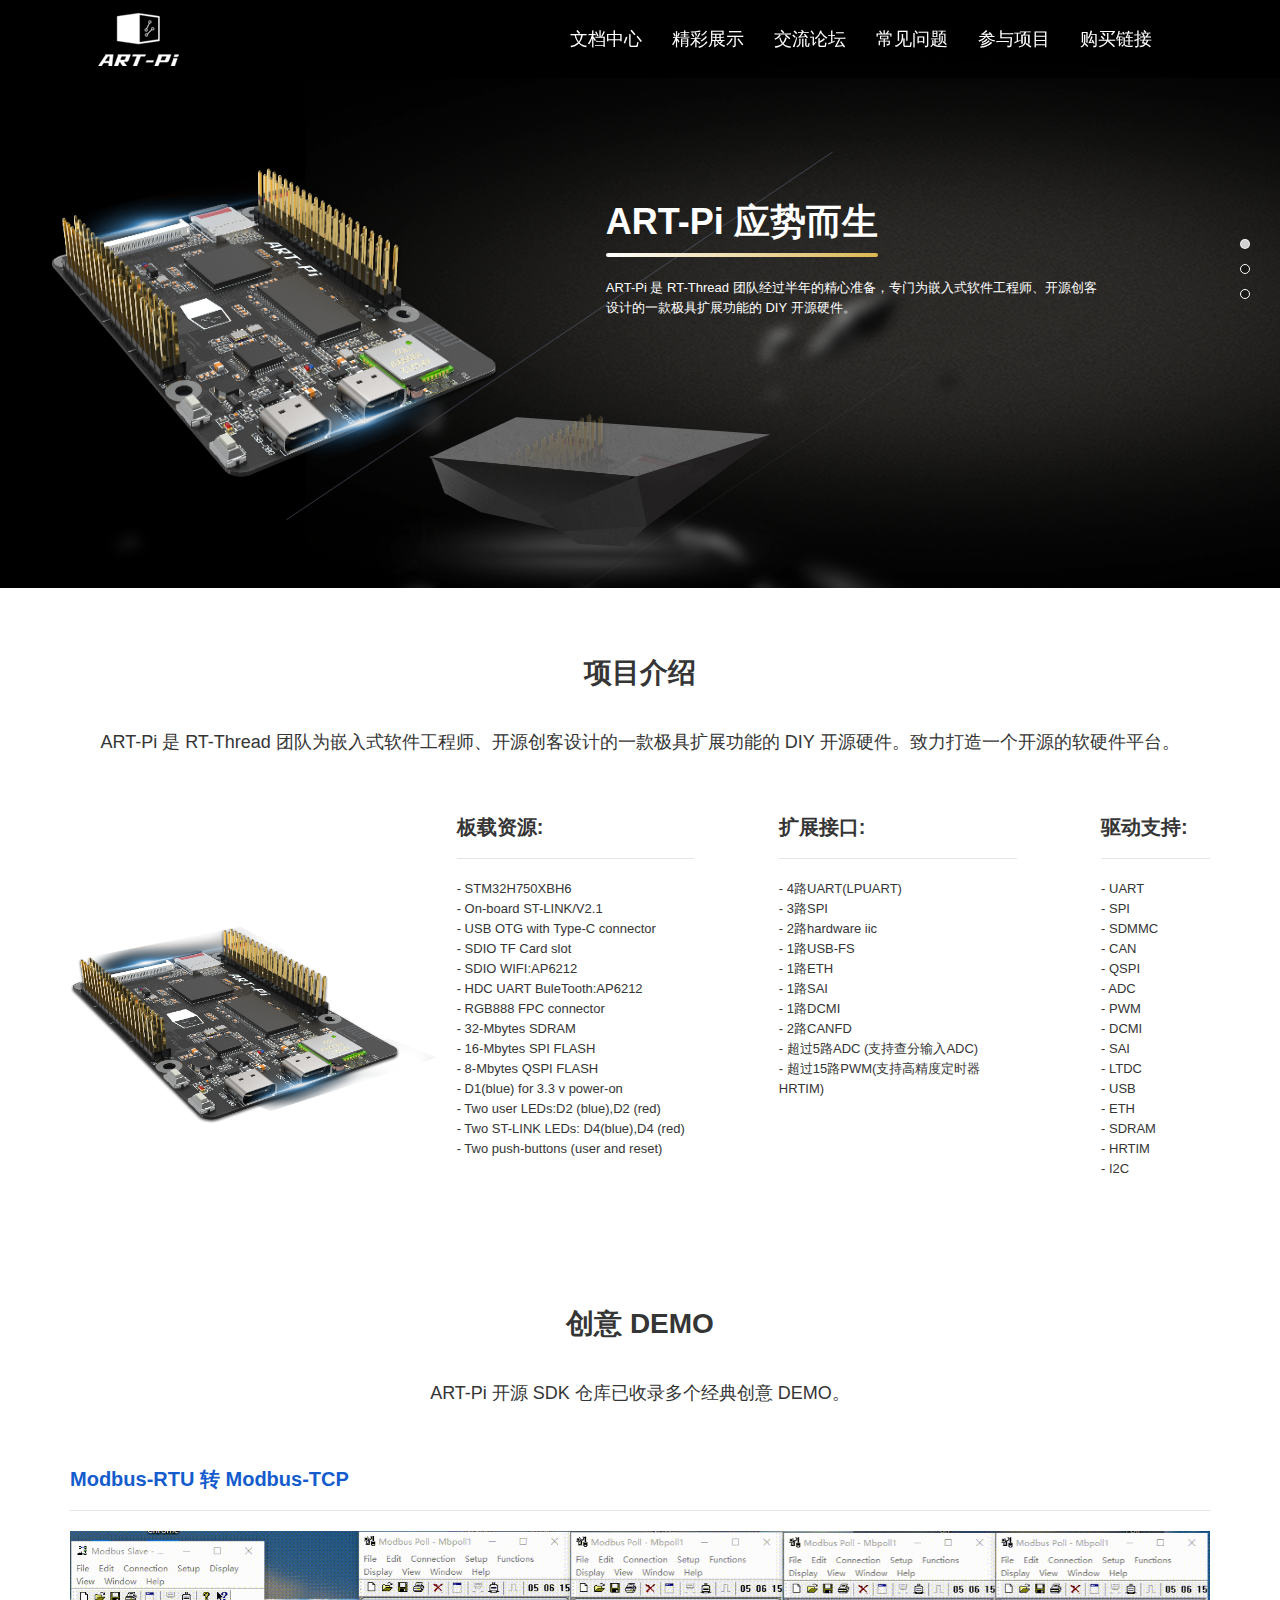
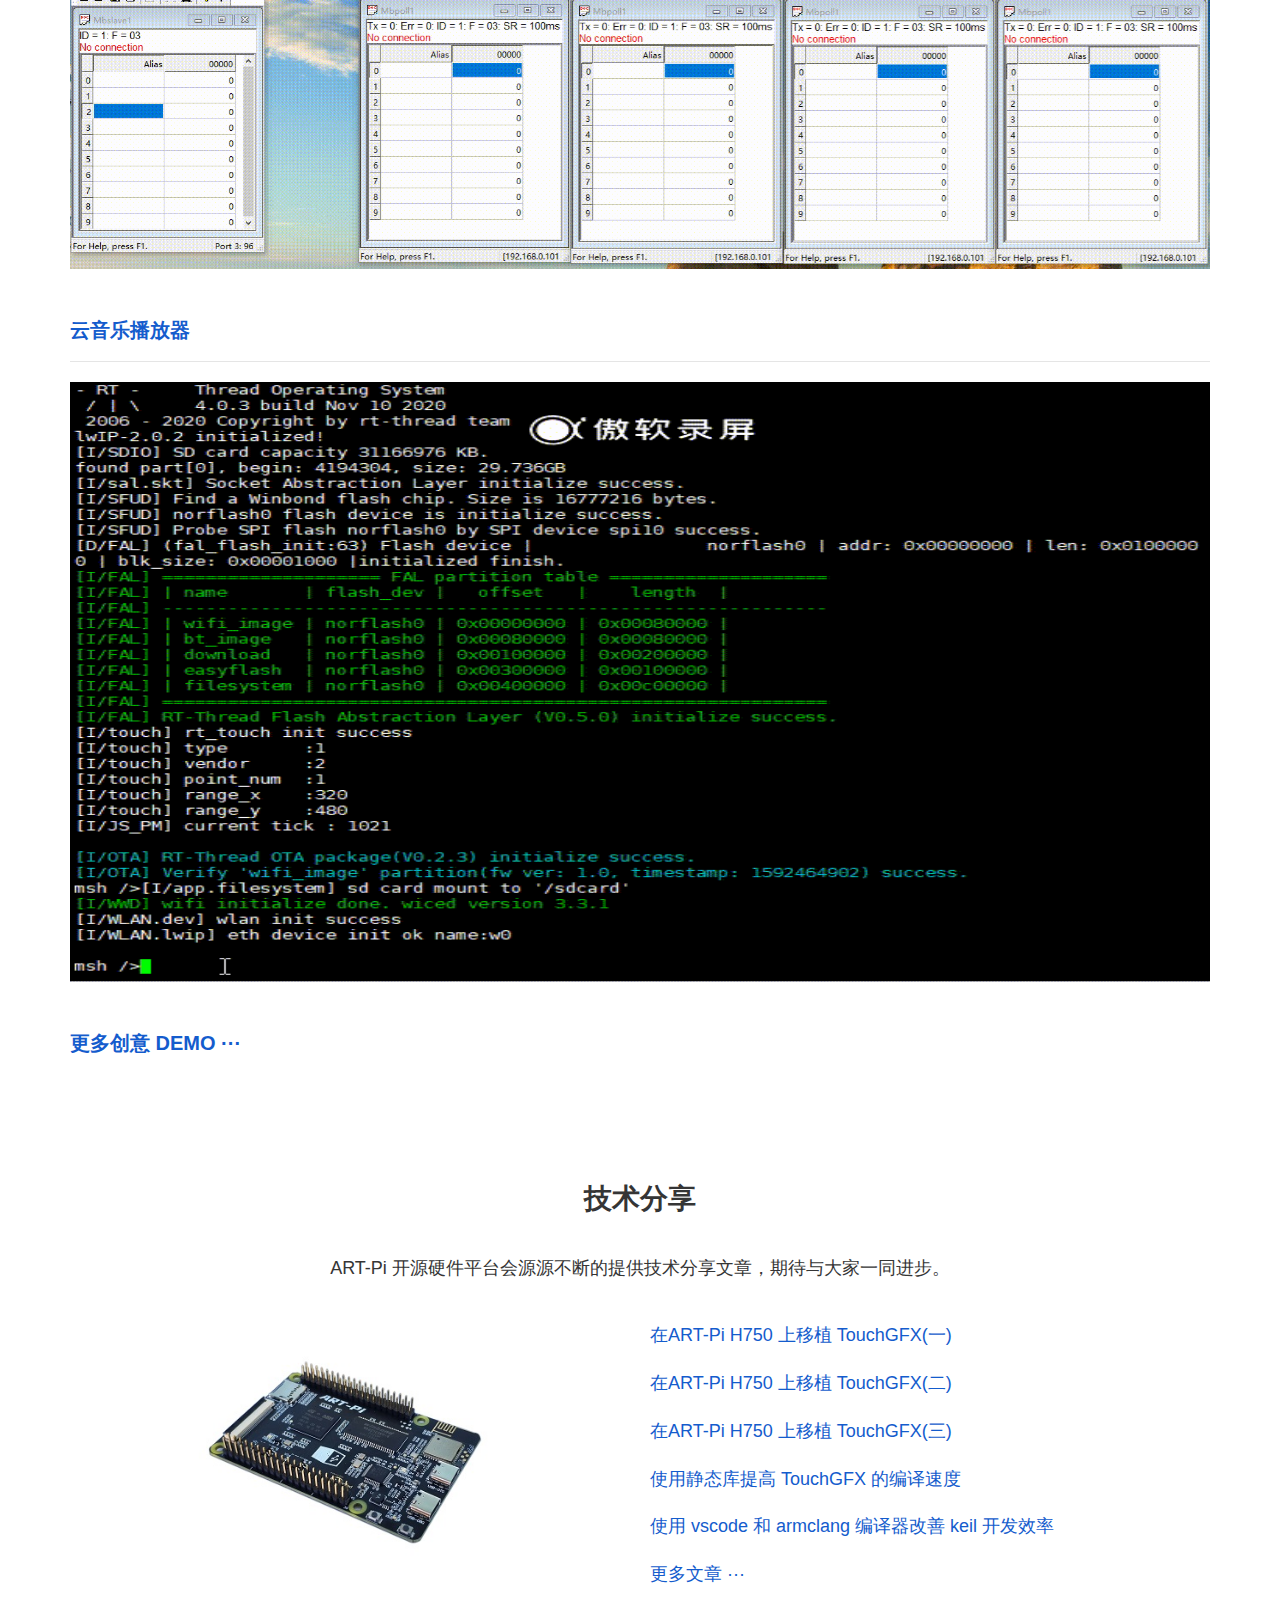
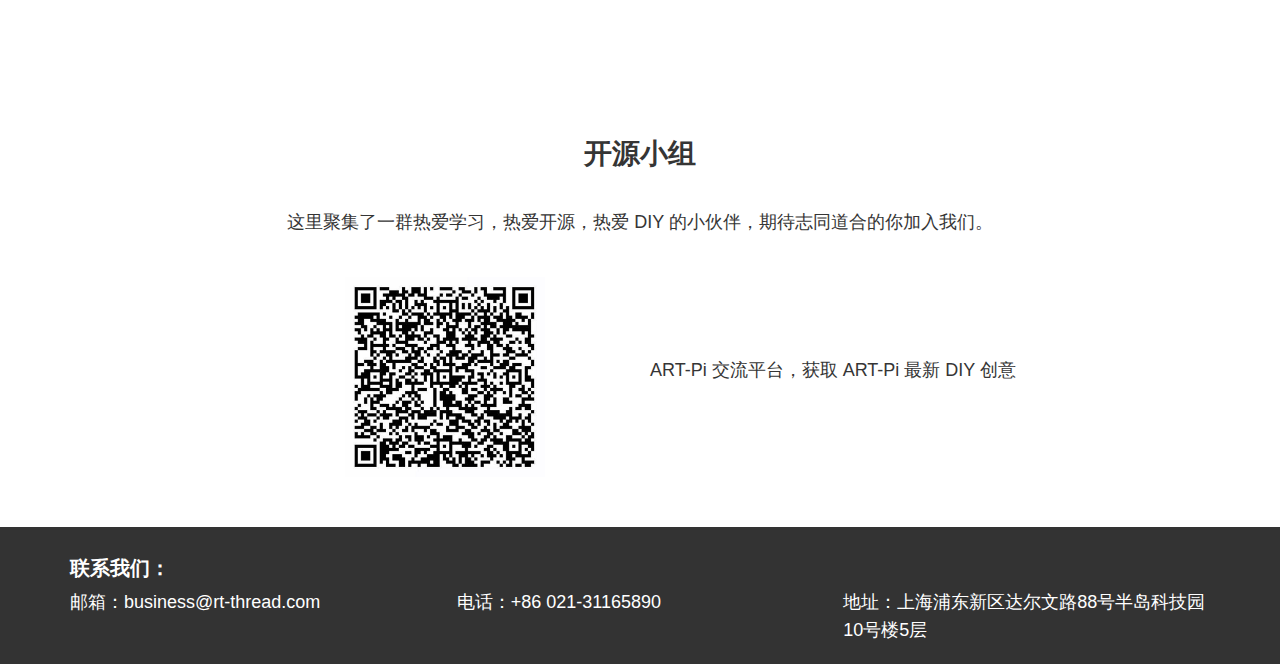
==== commit ba062e08: "更新网站图标" ====
--- a/index.html
+++ b/index.html
@@ -6,6 +6,7 @@
     <meta name="viewport" content="width=device-width, initial-scale=1.0">
     <meta http-equiv="X-UA-Compatible" content="ie=edge">
     <title>ART-Pi</title>
+    <link rel="icon" href="_media/images/icon.png">
     <link rel="stylesheet" href="./_media/css/animation.css">
     <link rel="stylesheet" href="./_media/css/zui.min.css">
     <link rel="stylesheet" href="./_media/css/banner.css">
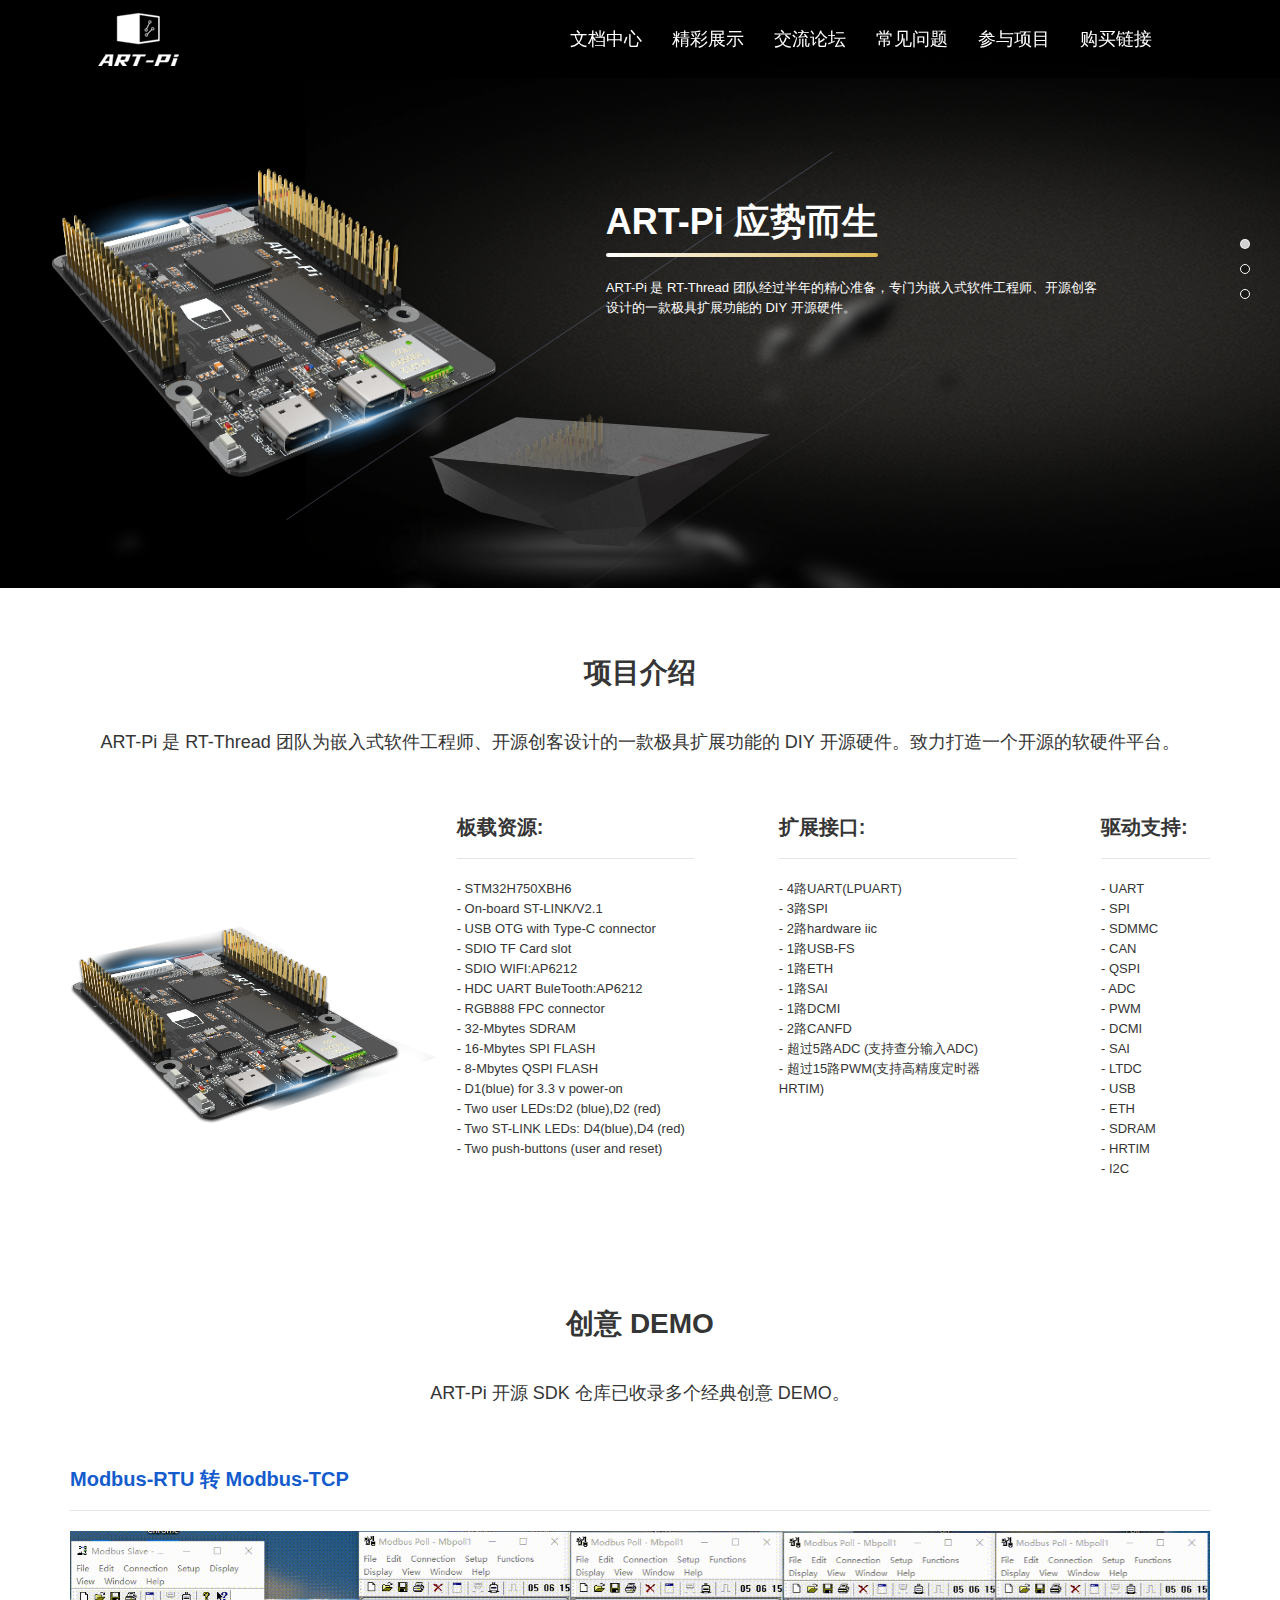
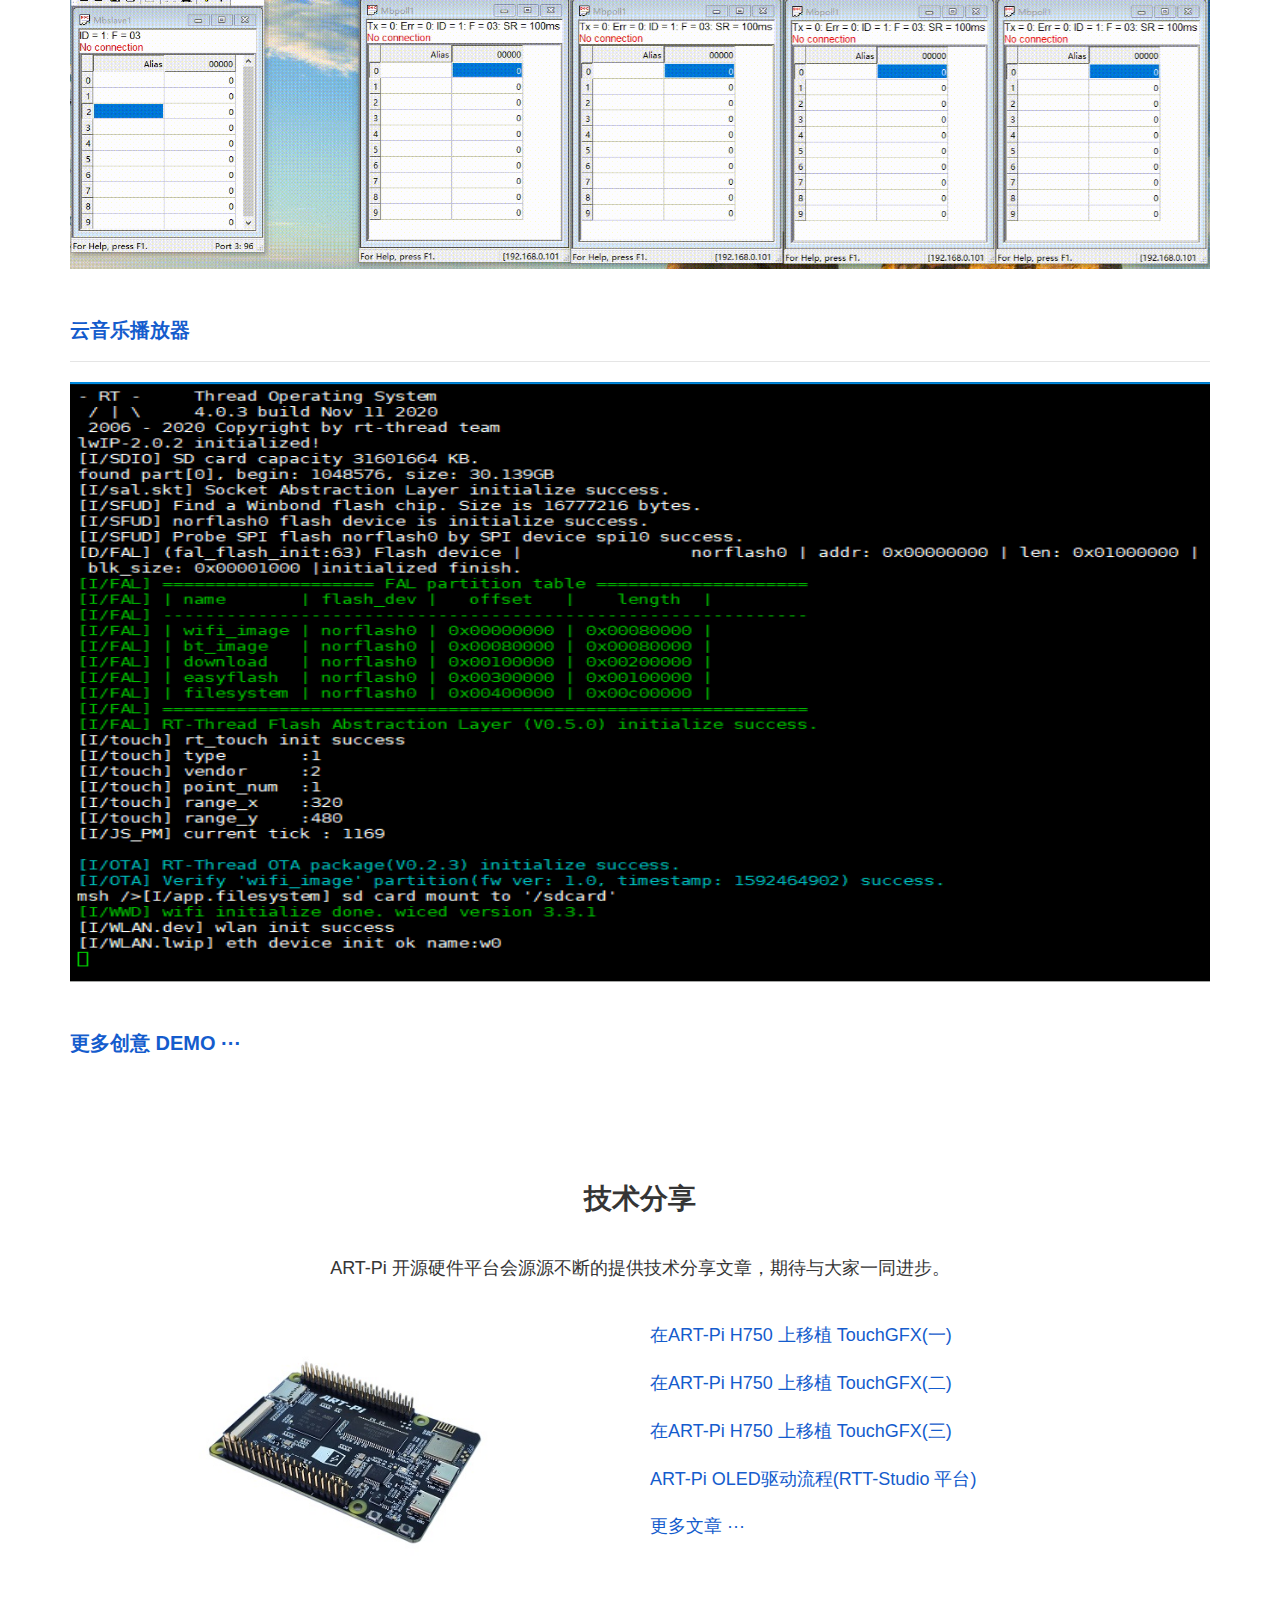
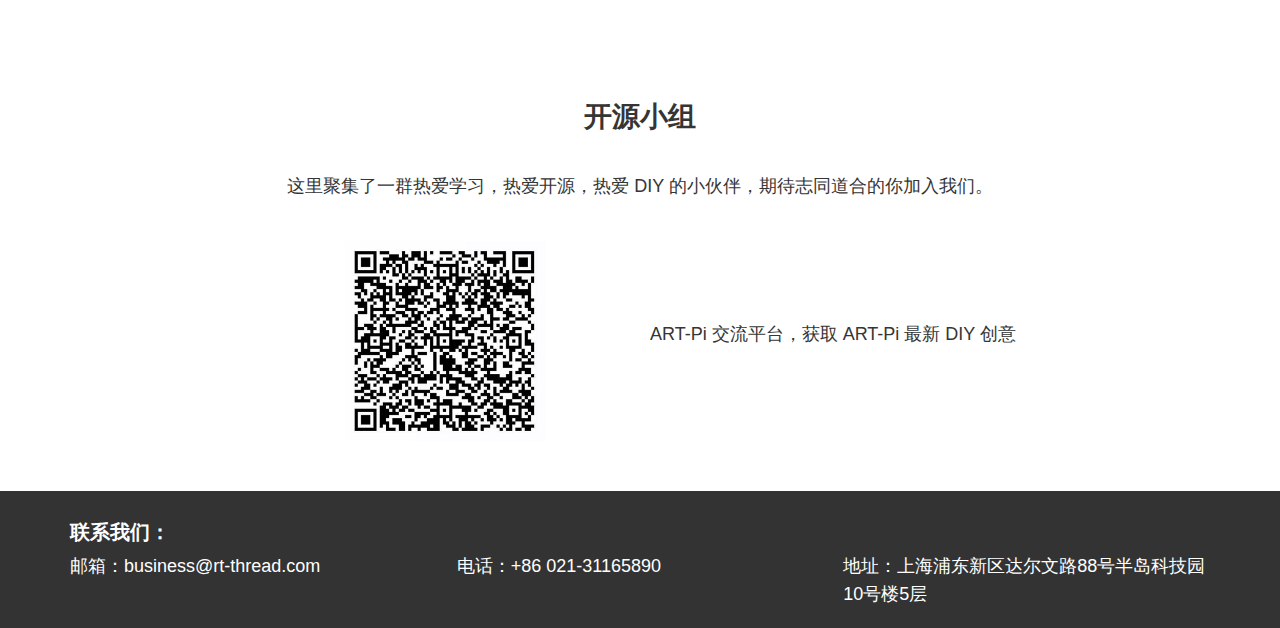
==== commit 8ce7a13d: "【完善】文章展示" ====
--- a/index.html
+++ b/index.html
@@ -322,8 +322,7 @@
                         <li><a href="https://blog.csdn.net/sinat_31039061/article/details/108599356">在ART-Pi H750 上移植 TouchGFX(一)</a></li>
                         <li><a href="https://blog.csdn.net/sinat_31039061/article/details/108614721">在ART-Pi H750 上移植 TouchGFX(二)</a></li>
                         <li><a href="https://blog.csdn.net/sinat_31039061/article/details/108638097">在ART-Pi H750 上移植 TouchGFX(三)</a></li>
-                        <li><a href="https://blog.csdn.net/sinat_31039061/article/details/109292396">使用静态库提高 TouchGFX 的编译速度</a></li>
-                        <li><a href="https://blog.csdn.net/sinat_31039061/article/details/109109571">使用 vscode 和 armclang 编译器改善 keil 开发效率</a></li>
+                        <li><a href="http://suo.nz/52VW35">ART-Pi OLED驱动流程(RTT-Studio 平台)</a></li>
                         <li><a href="docs/#/tutorial/README">更多文章 ···</a></li>
                     </ul>
                 </div>
